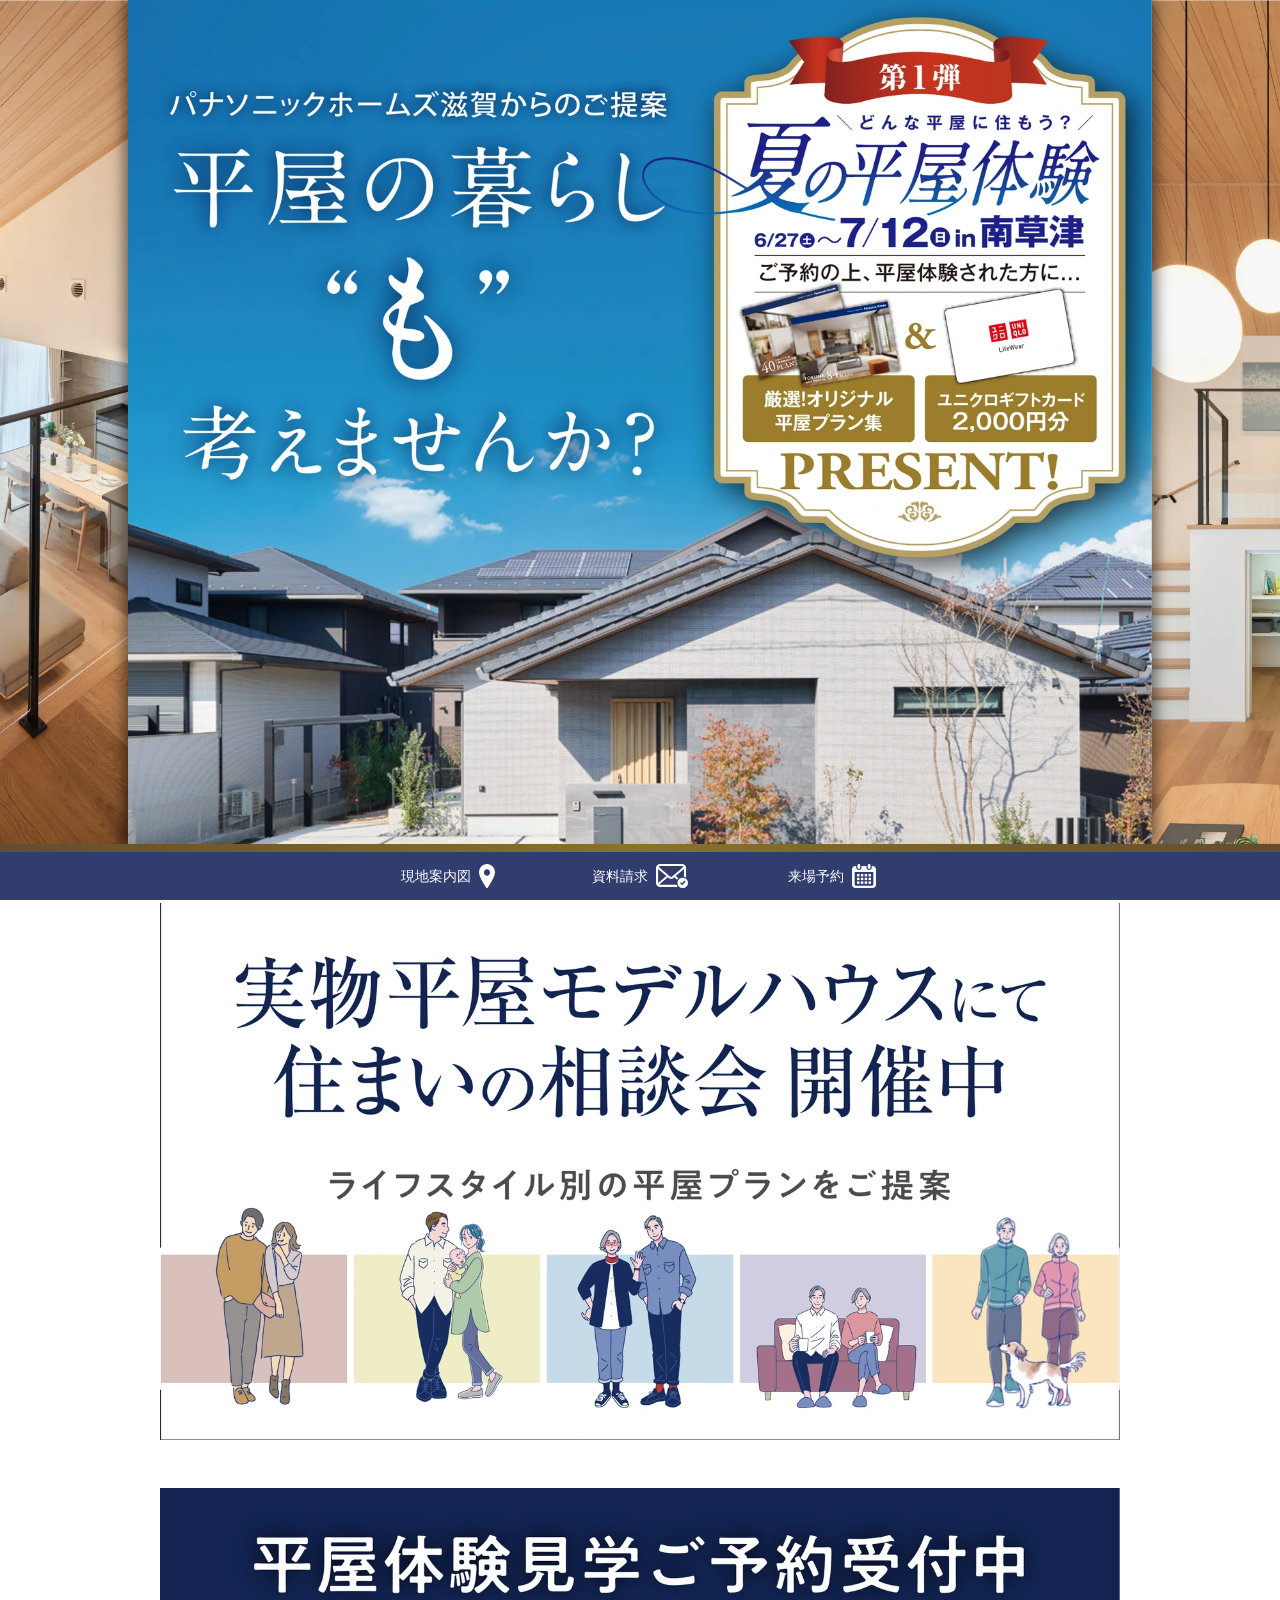
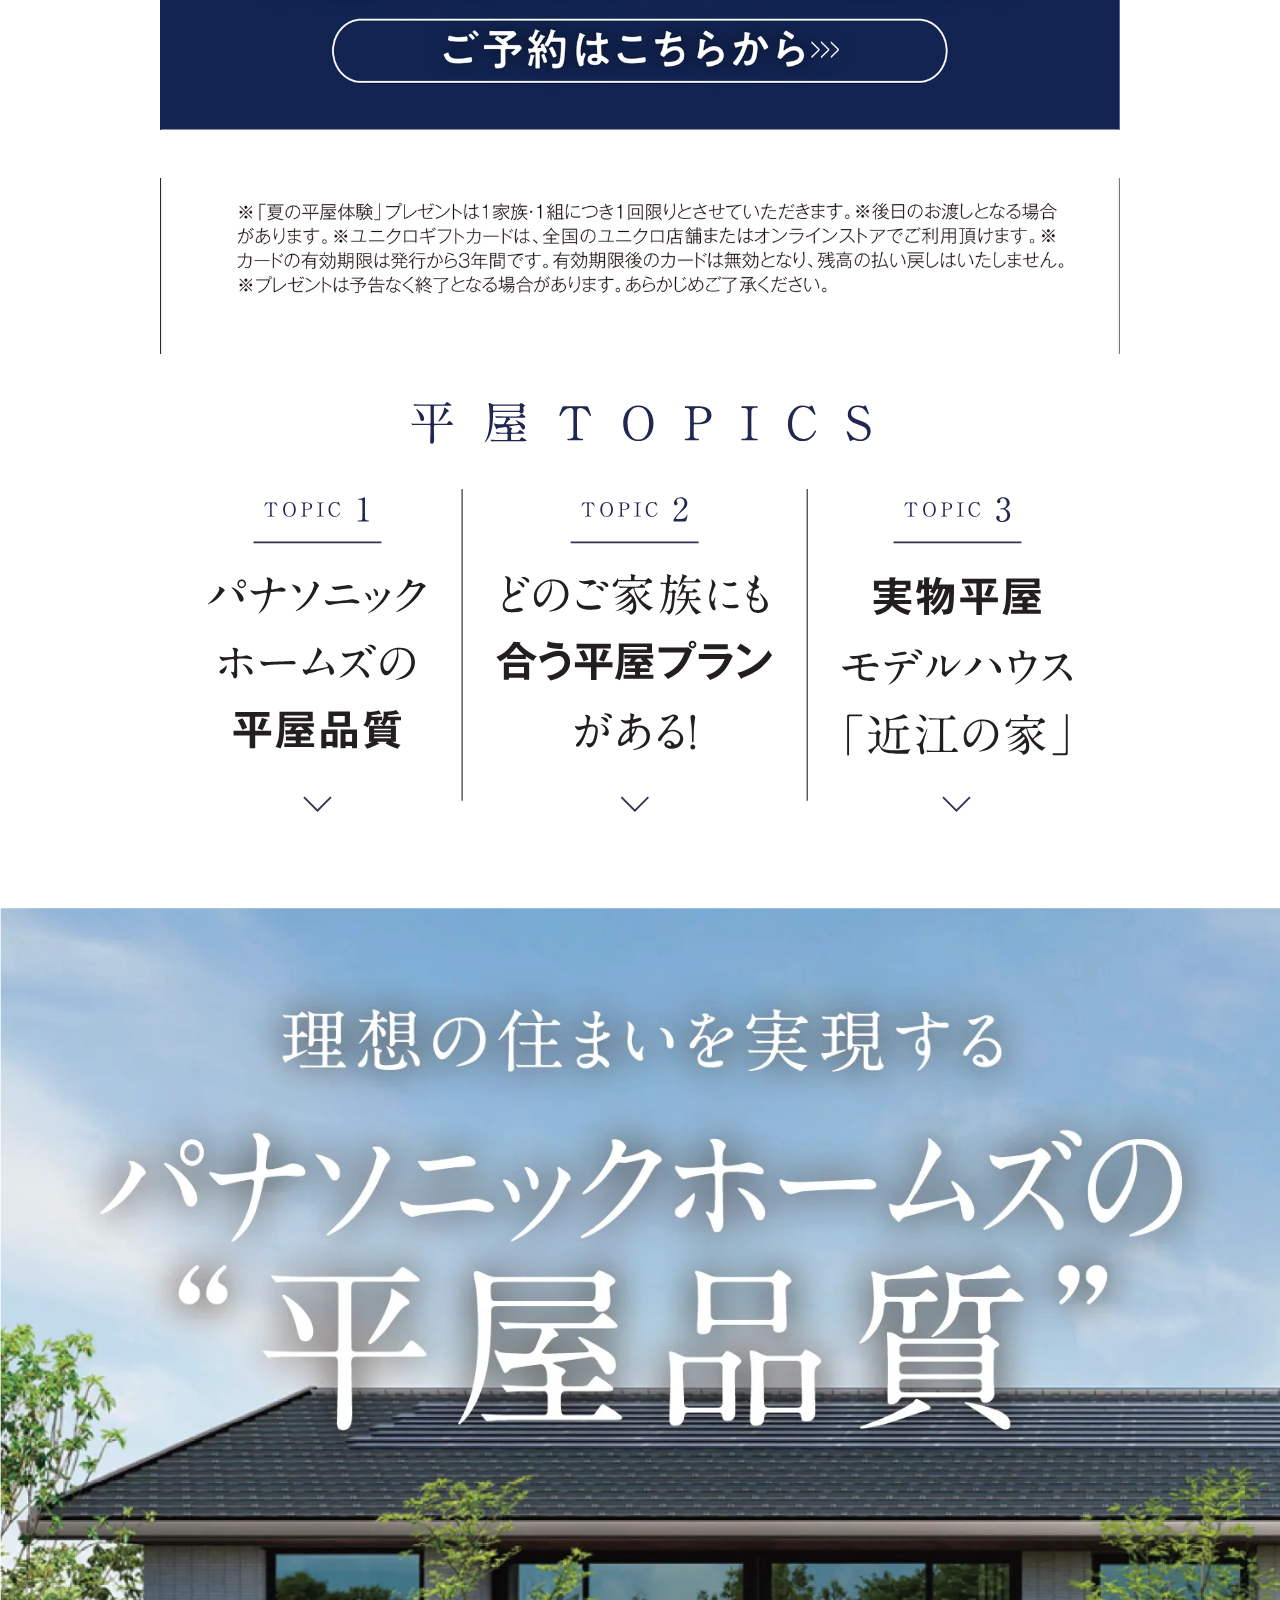
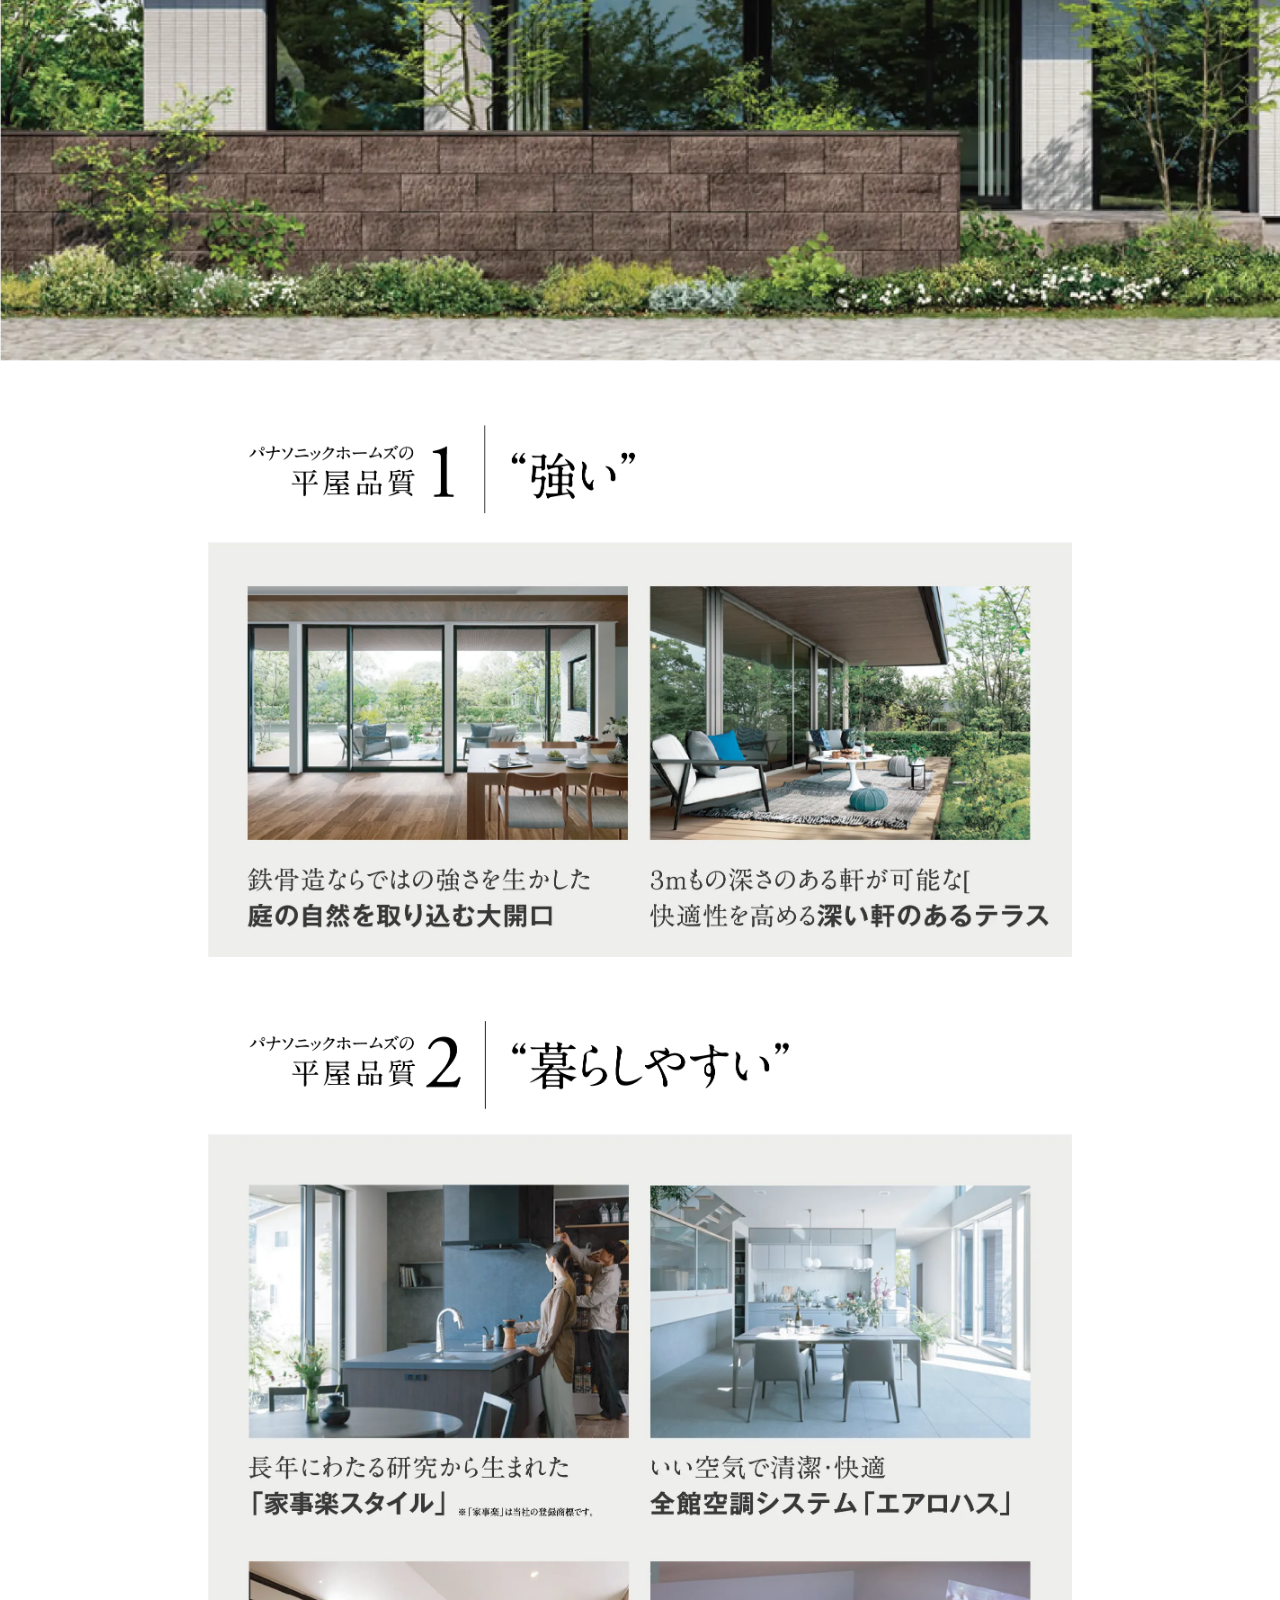
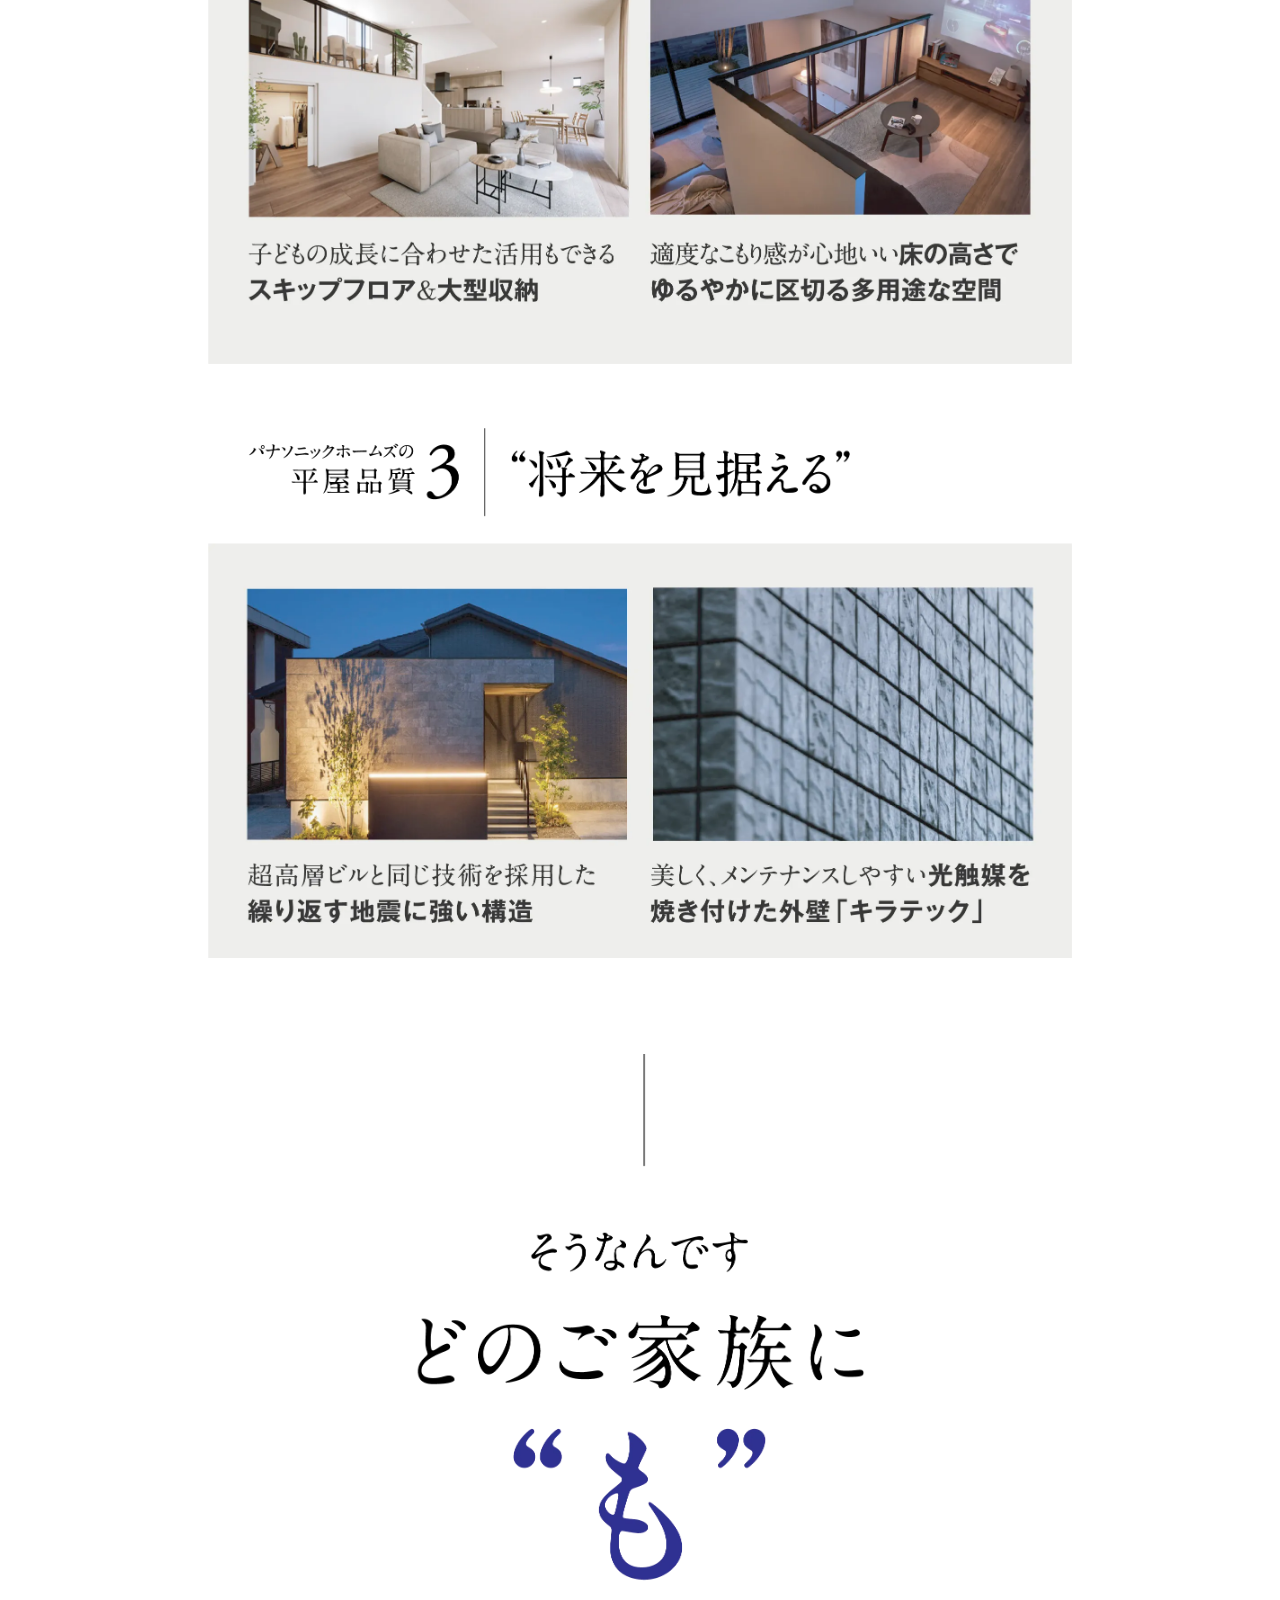
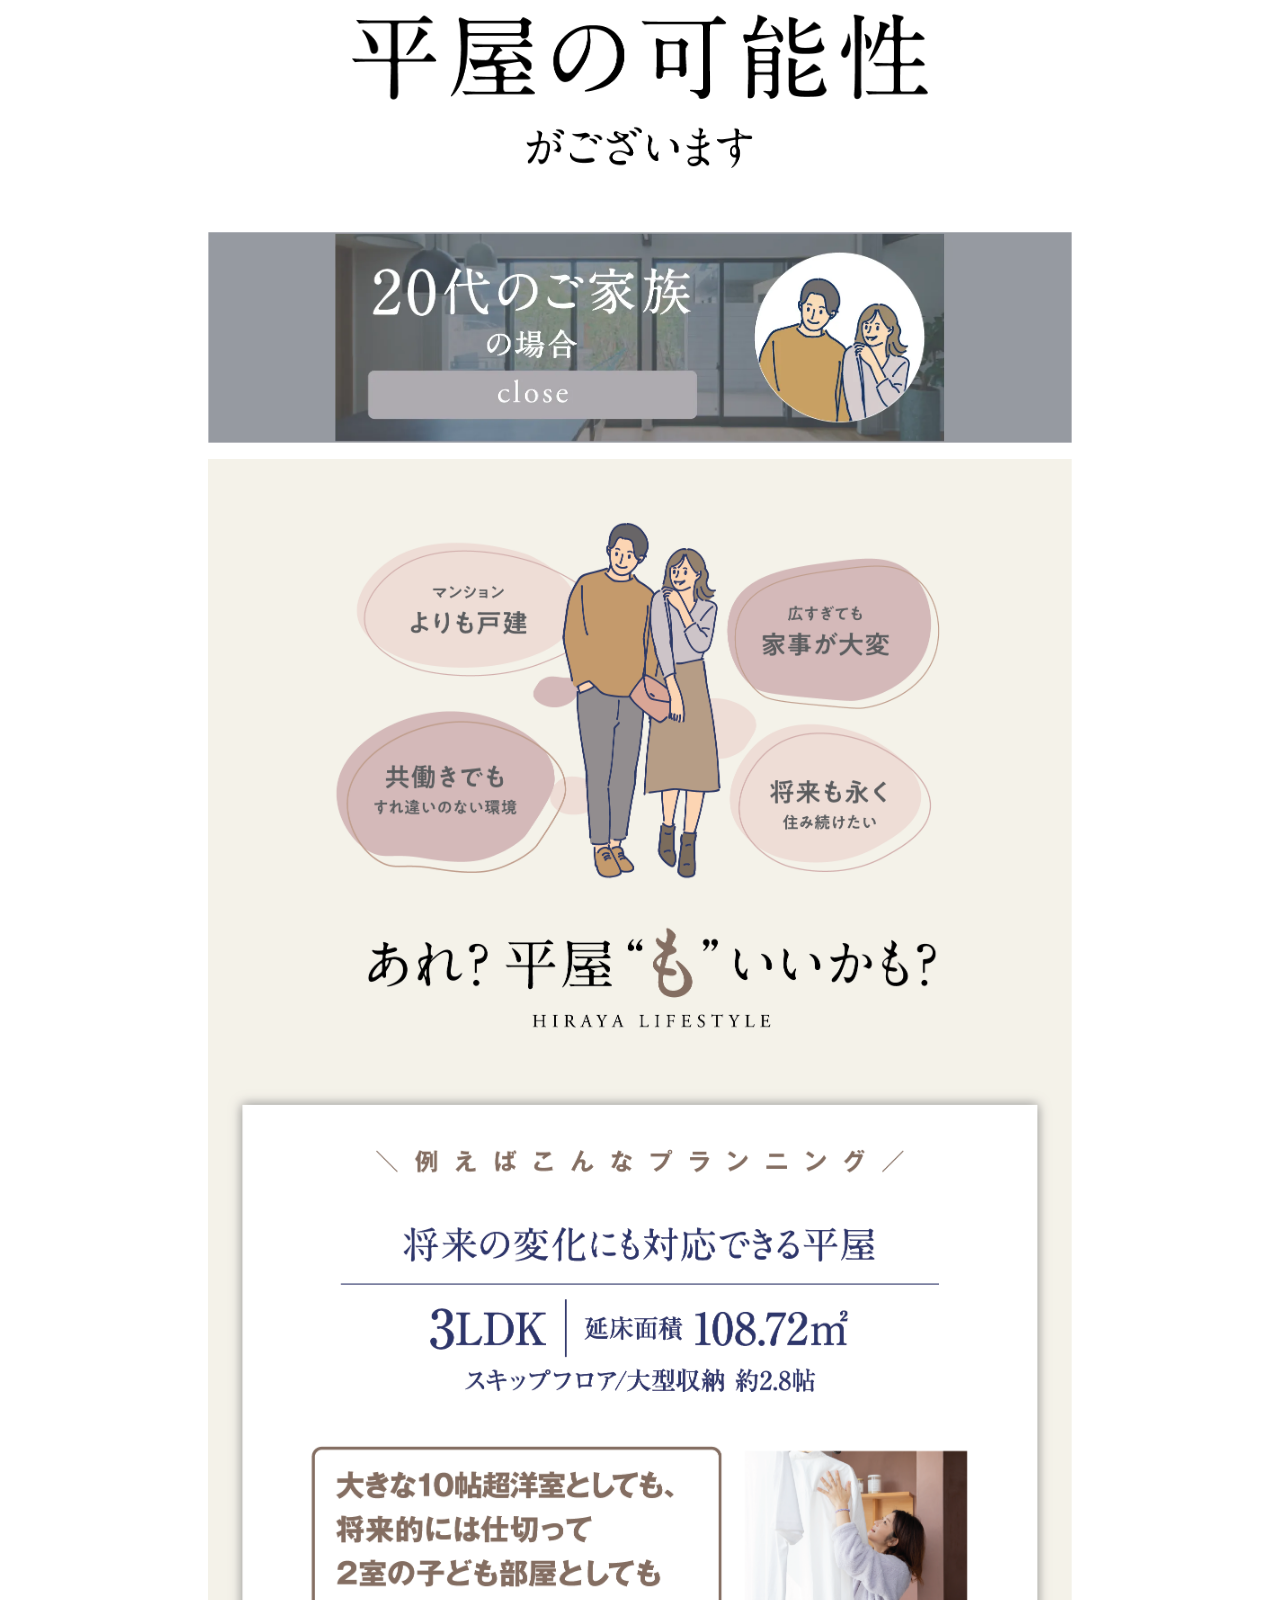
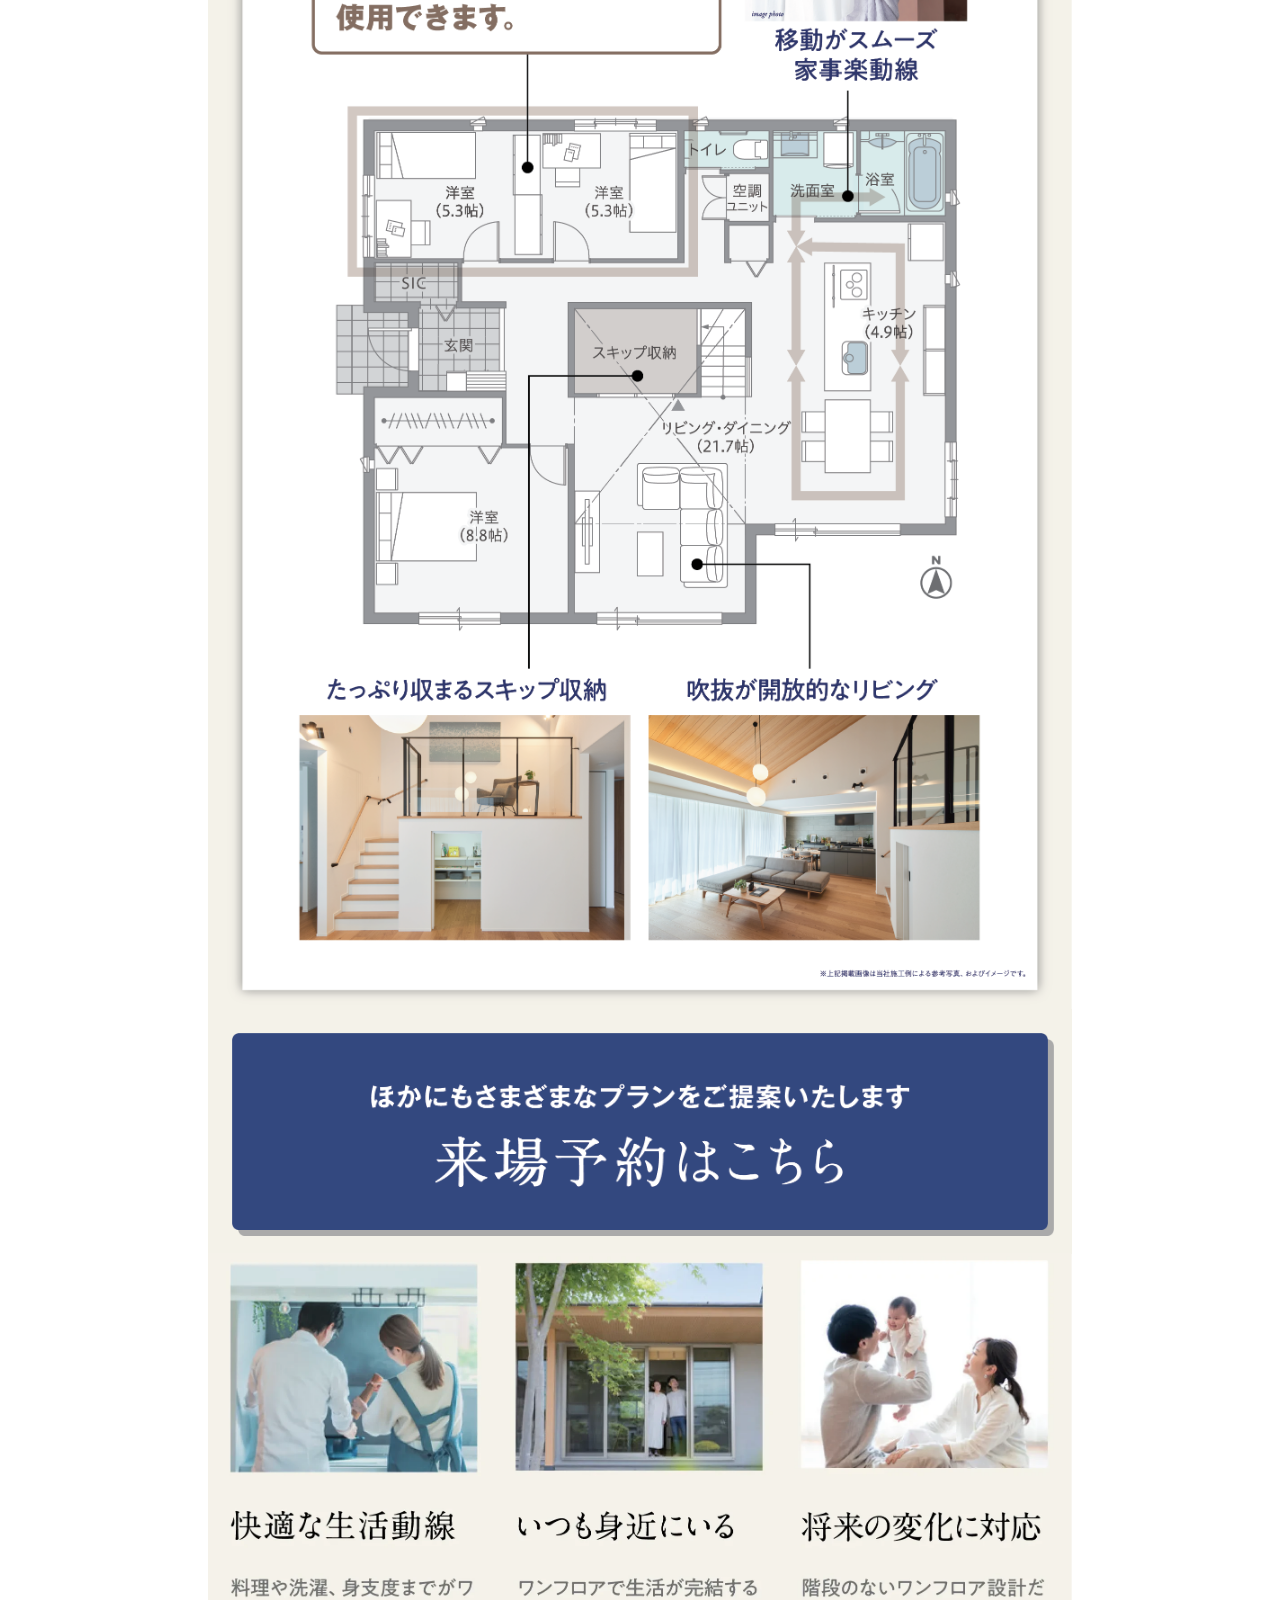
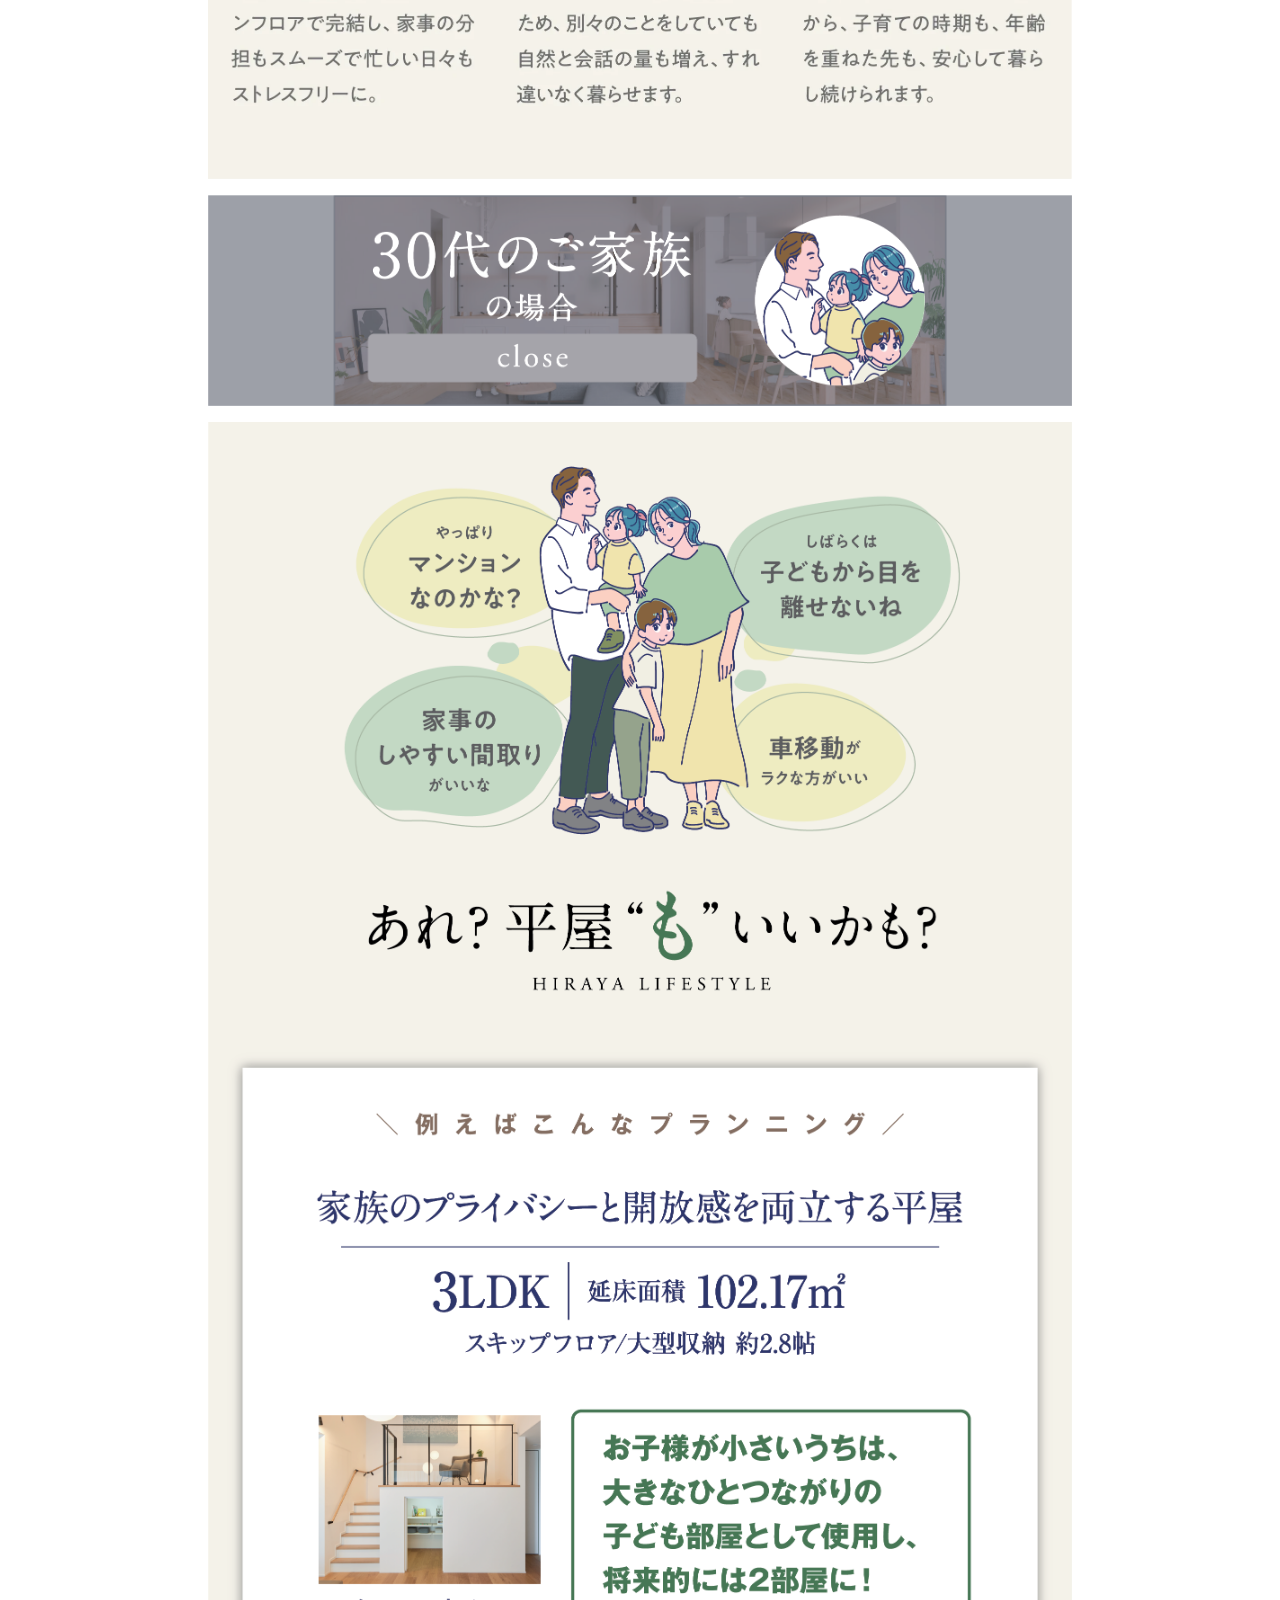
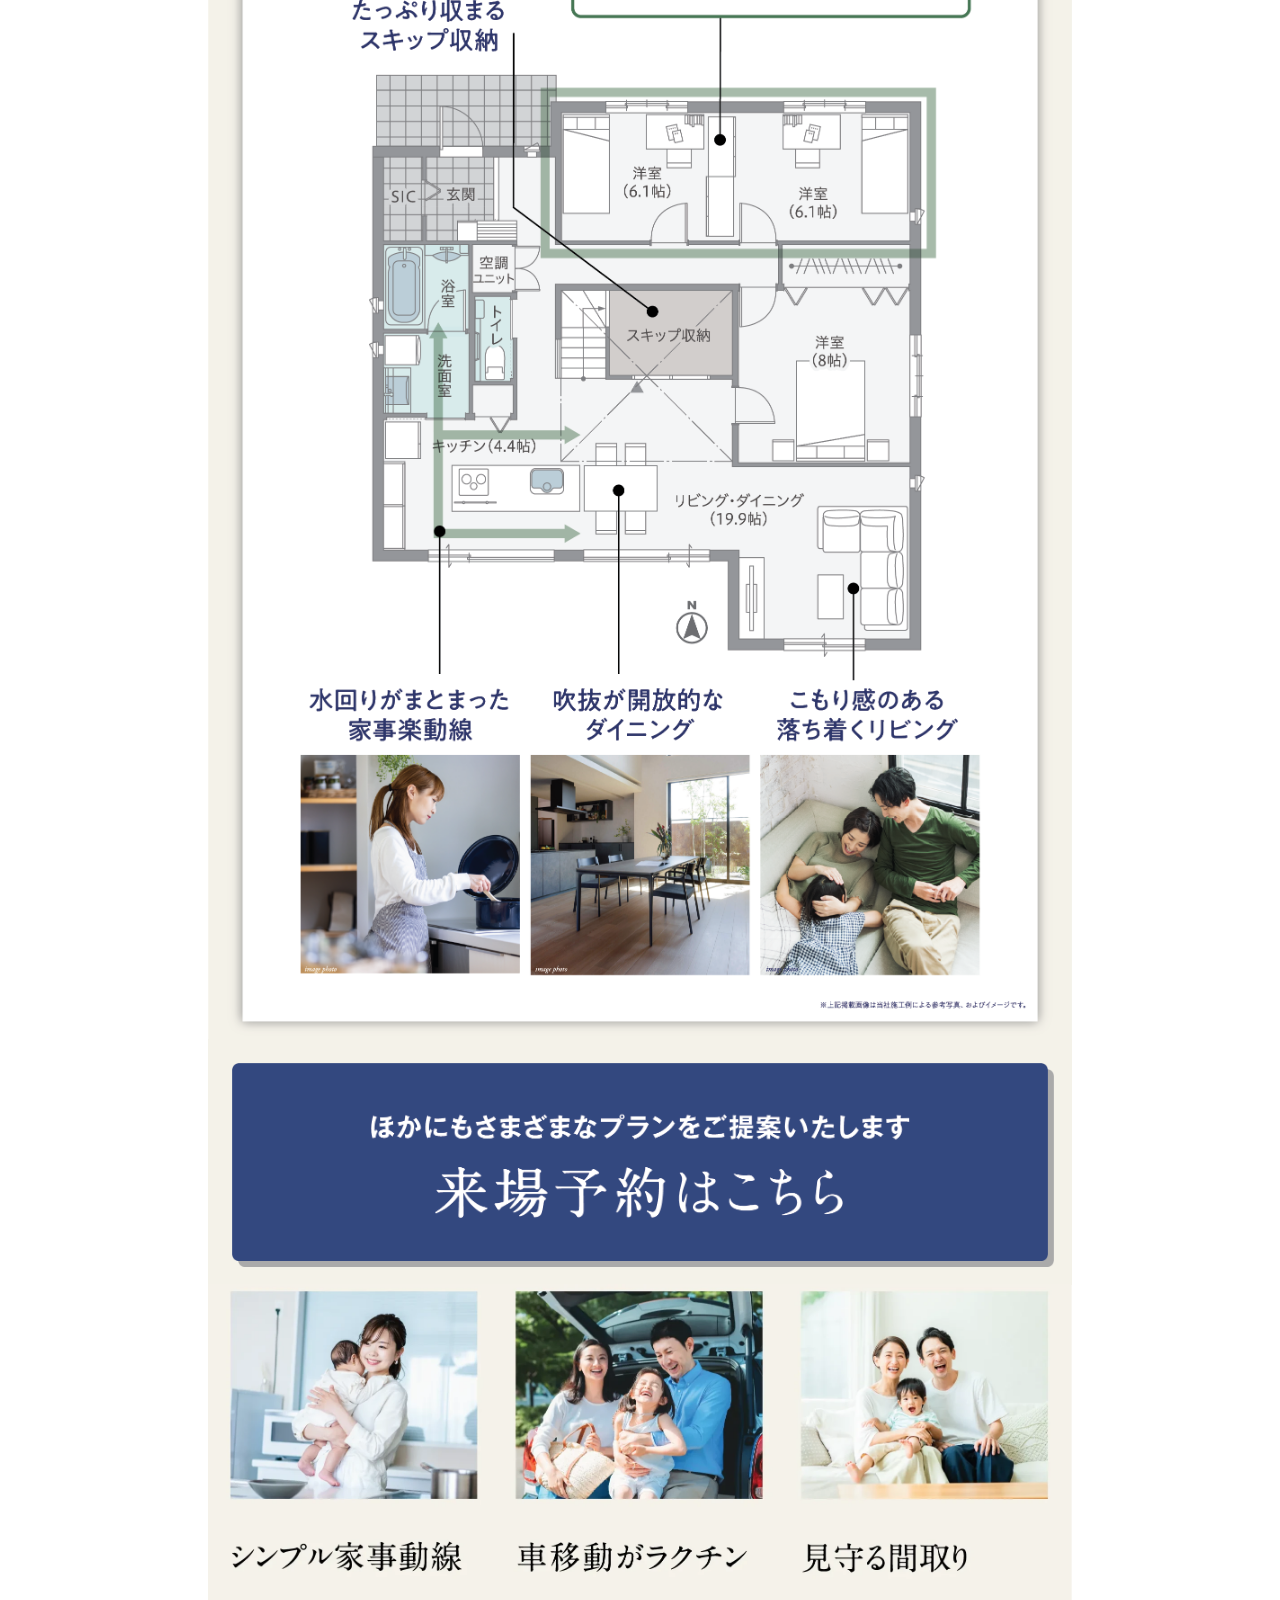
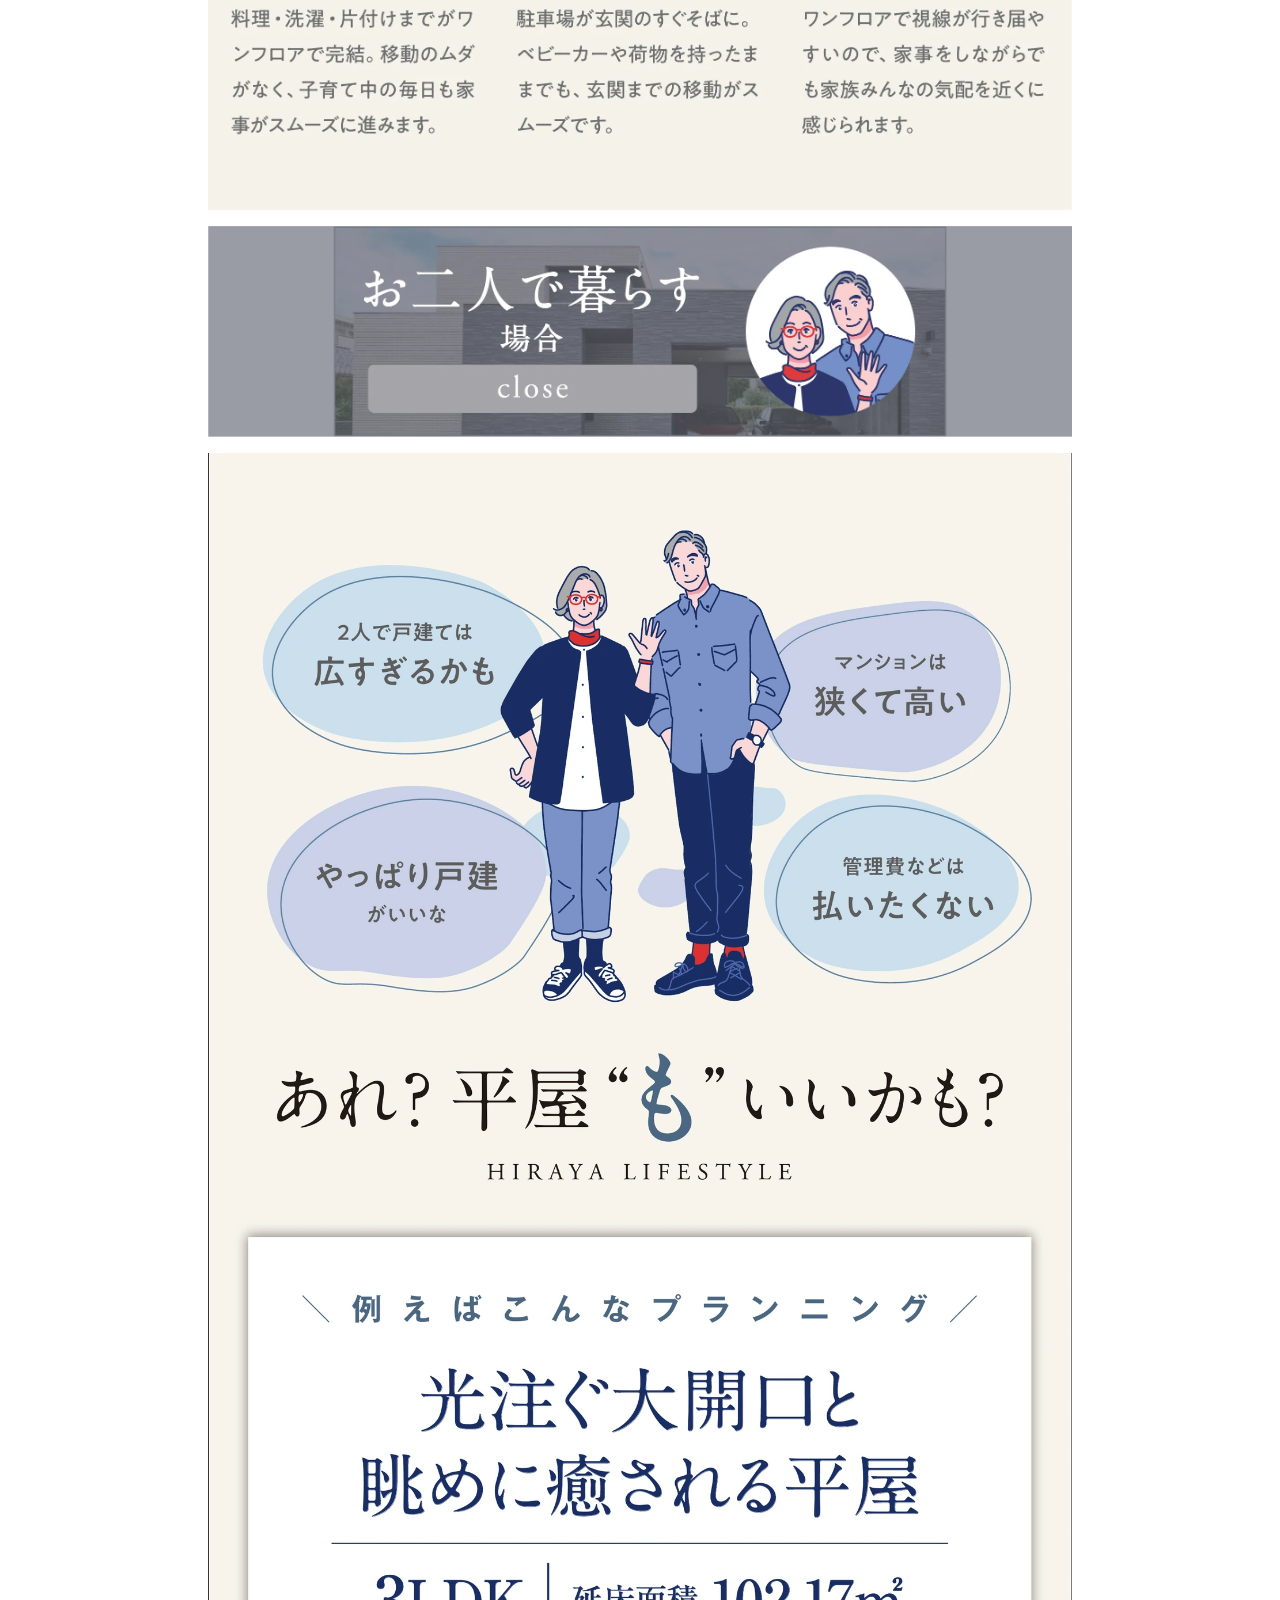
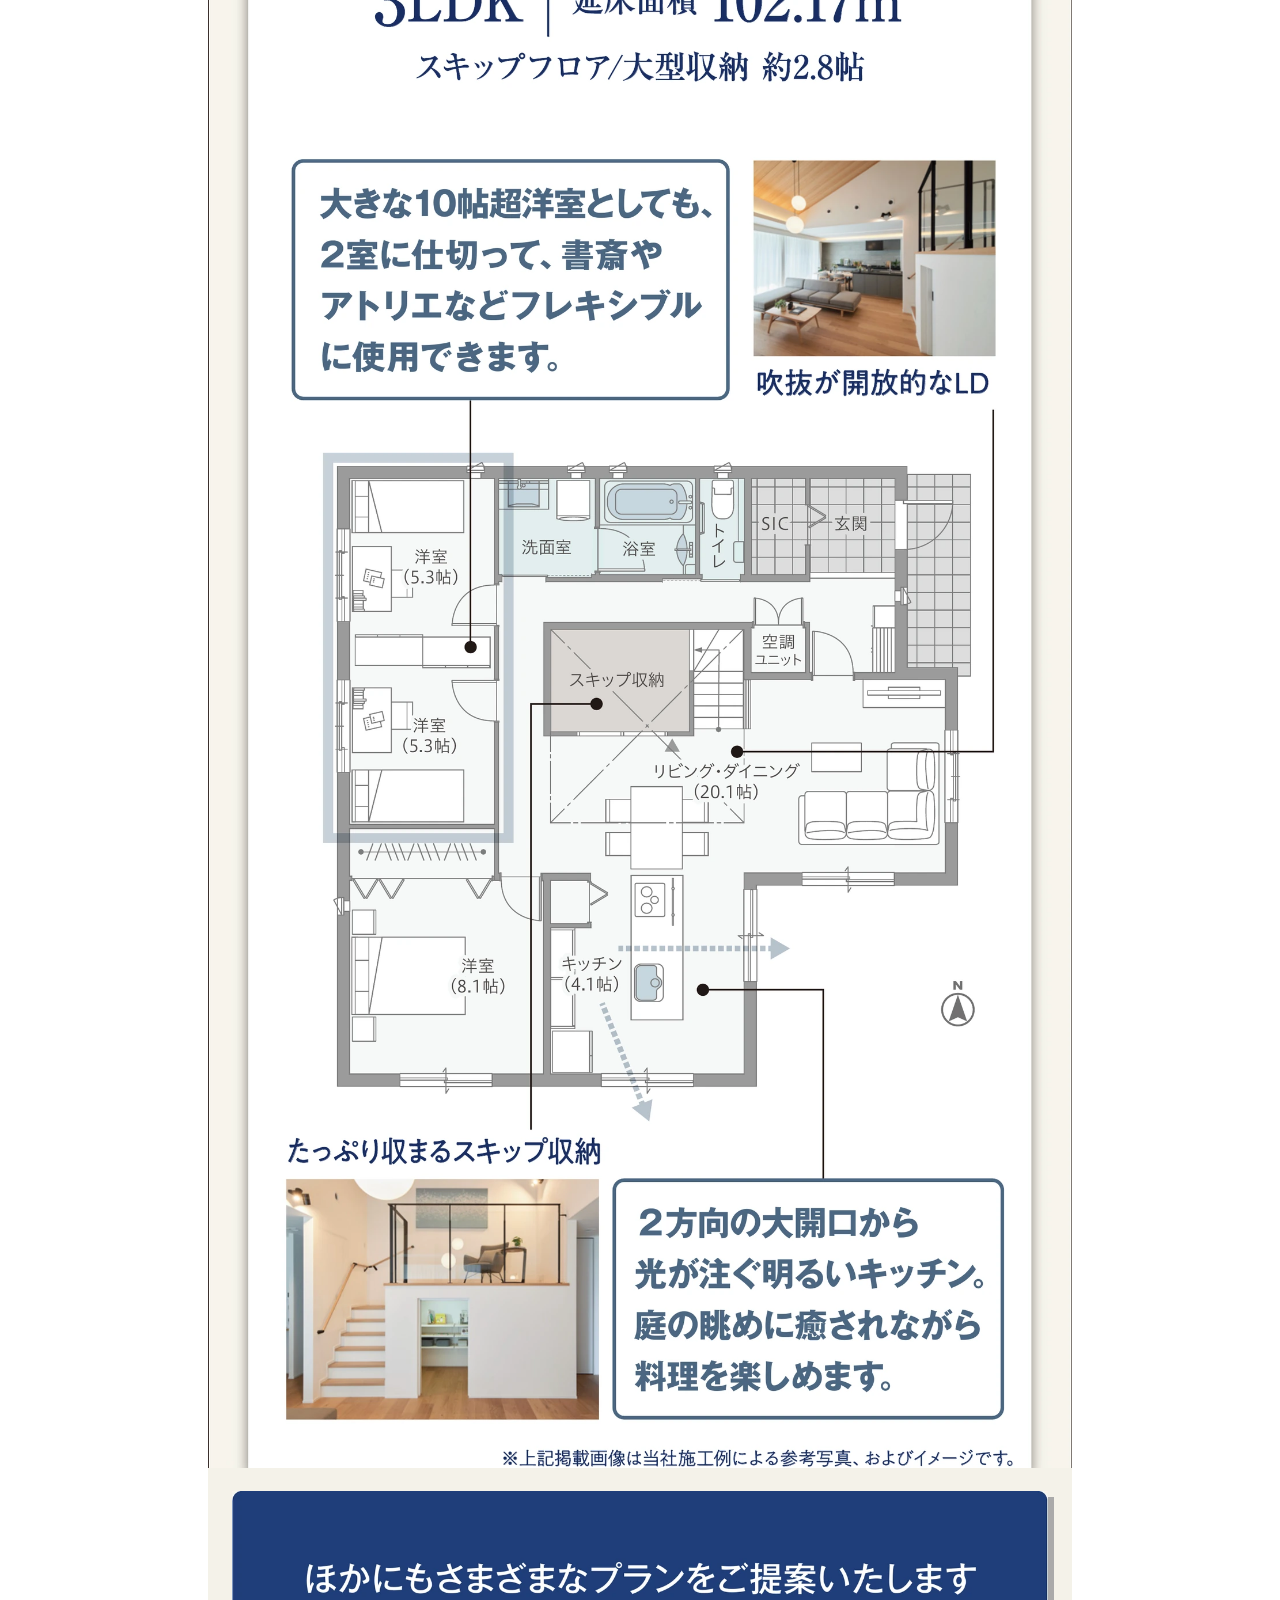
==== index.html @ 8e0b57bd "Add files via upload" ====
<!doctype html>
<html lang="ja">
	<head>
		<!-- Google Tag Manager -->
		<script>
			(function (w, d, s, l, i) {
				w[l] = w[l] || [];
				w[l].push({ "gtm.start": new Date().getTime(), event: "gtm.js" });
				var f = d.getElementsByTagName(s)[0],
					j = d.createElement(s),
					dl = l != "dataLayer" ? "&l=" + l : "";
				j.async = true;
				j.src = "https://www.googletagmanager.com/gtm.js?id=" + i + dl;
				f.parentNode.insertBefore(j, f);
			})(window, document, "script", "dataLayer", "GTM-PWSZZ2X");
		</script>
		<!-- End Google Tag Manager -->

		<meta charset="UTF-8" />
		<meta name="viewport" content="width=device-width, initial-scale=1.0" />
		<meta
			name="description"
			content="滋賀で叶える、家族にやさしい「平屋」という選択。新婚夫婦・子育て家族・ご夫婦・ペットと住む・セカンドライフまで、家族構成に合わせた平屋の可能性をご提案。街かどモデルハウス「近江の家」を公開中。実物の平屋で暮らしの相談会開催、ご予約受付中。"
		/>
		<title>滋賀で叶える「平屋」という選択｜街かどモデルハウス 近江の家</title>

		<link rel="icon" href="/phbases/img/favicon.ico" type="image/x-icon" />
		<link rel="shortcut icon" href="/phbases/img/favicon.ico" type="image/x-icon" />
		<link rel="shortcut icon" href="/phbases/img/favicon.ico" type="image/vnd.microsoft.icon" />
		<link rel="icon" href="/phbases/img/icon.svg?ts=260514" type="image/svg+xml" />
		<link rel="apple-touch-icon" sizes="180x180" href="/phbases/img/apple-touch-icon.png" />
		<link rel="manifest" href="/phbases/img/manifest.webmanifest" />

		<link rel="stylesheet" href="./_assets/styles/output.css" />
		<link href="https://unpkg.com/aos@2.3.1/dist/aos.css" rel="stylesheet" />
		<script src="https://unpkg.com/aos@2.3.1/dist/aos.js"></script>
	</head>

	<body class="bg-zinc-100">
		<!-- Google Tag Manager (noscript) -->
		<noscript>
			<iframe src="https://www.googletagmanager.com/ns.html?id=GTM-PWSZZ2X" height="0" width="0" style="display: none; visibility: hidden"></iframe>
		</noscript>
		<!-- End Google Tag Manager (noscript) -->

		<!-- main -->
		<main class="overflow-x-hidden max-w-360 mx-auto bg-white">
			<!-- 01 -->
			<section>
				<div class="flex overflow-y-hidden">
					<div class="max-md:hidden bg-center bg-cover flex-1" style="background-image: url(./_assets/images/sec01/hero-right.webp?ts=260514)"></div>
					<figure
						class="mx-auto max-w-5xl w-full shrink-0 relative z-10"
						style="
							box-shadow:
								-6px 0 12px #0006,
								6px 0 12px #0006;
						"
					>
						<picture>
							<source media="(min-width: 768px)" srcset="./_assets/images/sec01/summer-hero_pc.webp?ts=260623" />
							<img src="./_assets/images/sec01/summer-hero_sp.webp?ts=260623" alt="パナソニックホームズ滋賀からのご提案 平屋の暮らし“も”考えませんか？ 第1弾 夏の平屋体験 6月27日から7月12日まで in 南草津" />
						</picture>
					</figure>
					<div class="max-md:hidden bg-center bg-cover flex-1" style="background-image: url(./_assets/images/sec01/hero-left.webp?ts=260514)"></div>
				</div>

				<div class="space-y-8 md:space-y-12">
					<div class="w-full h-3 -mt-px bg-linear-to-l from-[#644d2e] to-[#644d2e] via-[#89722b]"></div>

					<figure class="max-w-240 mx-auto">
						<img src="./_assets/images/sec01/summer-lead.webp?ts=260623" alt="実物平屋モデルハウスにて住まいの相談会開催中 ライフスタイル別の平屋プランをご提案" />
					</figure>

					<a
						href="https://homes.panasonic.com/cgi-bin/webkytn/RC05205/input"
						target="_blank"
						class="flex items-center justify-center max-w-240 mx-auto hover:ring-2 ring-[#202852] ring-offset-2 transition"
					>
						<img src="./_assets/images/sec01/summer-reservation.webp?ts=260623" alt="平屋体験見学ご予約受付中 ご予約はこちらから" />
					</a>

					<figure class="max-w-240 mx-auto">
						<img src="./_assets/images/sec01/summer-notes.webp?ts=260623" alt="夏の平屋体験プレゼントに関する注意事項" />
					</figure>

					<div class="relative max-w-240 mx-auto">
						<figure class="px-[5%]">
							<picture>
								<source media="(min-width: 768px)" srcset="./_assets/images/sec01/topics_pc.svg?ts=260514" />
								<img src="./_assets/images/sec01/topics_sp.svg?ts=260514" alt="平屋TOPICS パナソニックホームズの平屋品質、どのご家族にも合う平屋プランがある、実物平屋モデルハウス 近江の家" class="w-full h-auto" />
							</picture>
						</figure>
						<nav aria-label="平屋TOPICS" style="position:absolute; left:5%; right:5%; top:28%; bottom:0; display:grid; grid-template-columns:repeat(3, minmax(0, 1fr)); z-index:2;">
							<a href="#topic-01" aria-label="パナソニックホームズの平屋品質へ" style="display:block;"></a>
							<a href="#topic-02" aria-label="どのご家族にも合う平屋プランへ" style="display:block;"></a>
							<a href="#topic-03" aria-label="実物平屋モデルハウス 近江の家へ" style="display:block;"></a>
						</nav>
					</div>
				</div>
			</section>

			<!-- sec05 -->
			<section id="topic-01" class="my-20 md:my-24 space-y-16">
				<figure data-aos="fade-in">
					<picture>
						<source media="(min-width: 768px)" srcset="./_assets/images/sec05/image-01_pc.webp?ts=260514" />
						<img src="./_assets/images/sec05/image-01_sp.webp?ts=260514" alt="" />
					</picture>
				</figure>

				<figure data-aos="fade-in" class="max-w-4xl px-4 mx-auto">
					<picture>
						<source media="(min-width: 768px)" srcset="./_assets/images/sec05/image-02_pc.webp?ts=260514" />
						<img src="./_assets/images/sec05/image-02_sp.webp?ts=260514" alt="" />
					</picture>
				</figure>

				<figure data-aos="fade-in" class="max-w-4xl px-4 mx-auto">
					<picture>
						<source media="(min-width: 768px)" srcset="./_assets/images/sec05/image-03_pc.webp?ts=260514" />
						<img src="./_assets/images/sec05/image-03_sp.webp?ts=260514" alt="" />
					</picture>
				</figure>

				<figure data-aos="fade-in" class="max-w-4xl px-4 mx-auto">
					<picture>
						<source media="(min-width: 768px)" srcset="./_assets/images/sec05/image-04_pc.webp?ts=260514" />
						<img src="./_assets/images/sec05/image-04_sp.webp?ts=260514" alt="" />
					</picture>
				</figure>
			</section>

			<!-- sec03 -->
			<section id="topic-02" class="max-w-4xl px-4 mx-auto my-20 md:my-24 space-y-4">
				<figure class="max-w-xl mx-auto pb-12" data-aos="fade-in">
					<img src="./_assets/images/sec03/image-01.webp?ts=260514" alt="" />
				</figure>

				<!-- 新婚ご夫婦 -->
				<details class="group space-y-4" open>
					<summary class="[&::-webkit-details-marker]:hidden cursor-pointer list-none flex transition hover:opacity-80">
						<figure class="hidden group-open:flex">
							<picture>
								<source media="(min-width: 768px)" srcset="./_assets/images/sec03/button-01_close_pc.webp?ts=260514" />
								<img src="./_assets/images/sec03/button-01_close_sp.webp?ts=260514" alt="" />
							</picture>
						</figure>
						<figure class="group-open:hidden">
							<picture>
								<source media="(min-width: 768px)" srcset="./_assets/images/sec03/button-01_click_pc.webp?ts=260514" />
								<img src="./_assets/images/sec03/button-01_click_sp.webp?ts=260514" alt="" />
							</picture>
						</figure>
					</summary>
					<div>
						<figure>
							<picture>
								<source media="(min-width: 768px)" srcset="./_assets/images/sec03/image-02_a_pc.webp?ts=260514" />
								<img src="./_assets/images/sec03/image-02_a_sp.webp?ts=260514" alt="" />
							</picture>
						</figure>
						<div class="py-6 -my-px bg-[#f4f2e9] px-6">
							<a
								class="flex transition hover:opacity-70"
								style="filter: drop-shadow(6px 6px 0 #aaa)"
								href="https://homes.panasonic.com/cgi-bin/webkytn/RC05205/input"
								target="_blank"
							>
								<picture>
									<source media="(min-width: 768px)" srcset="./_assets/images/sec03/link-01_pc.webp?ts=260514" />
									<img src="./_assets/images/sec03/link-01_sp.webp?ts=260514" alt="" />
								</picture>
							</a>
						</div>
						<figure>
							<picture>
								<source media="(min-width: 768px)" srcset="./_assets/images/sec03/image-02_b_pc.webp?ts=260514" />
								<img src="./_assets/images/sec03/image-02_b_sp.webp?ts=260514" alt="" />
							</picture>
						</figure>
					</div>
				</details>

				<!-- 子育て家族 -->
				<details class="group space-y-4" open>
					<summary class="[&::-webkit-details-marker]:hidden cursor-pointer list-none flex transition hover:opacity-80">
						<figure class="hidden group-open:flex">
							<picture>
								<source media="(min-width: 768px)" srcset="./_assets/images/sec03/button-02_close_pc.webp?ts=260514" />
								<img src="./_assets/images/sec03/button-02_close_sp.webp?ts=260514" alt="" />
							</picture>
						</figure>
						<figure class="group-open:hidden">
							<picture>
								<source media="(min-width: 768px)" srcset="./_assets/images/sec03/button-02_click_pc.webp?ts=260514" />
								<img src="./_assets/images/sec03/button-02_click_sp.webp?ts=260514" alt="" />
							</picture>
						</figure>
					</summary>
					<div>
						<figure>
							<picture>
								<source media="(min-width: 768px)" srcset="./_assets/images/sec03/image-03_a_pc.webp?ts=260514" />
								<img src="./_assets/images/sec03/image-03_a_sp.webp?ts=260514" alt="" />
							</picture>
						</figure>
						<div class="py-6 -my-px bg-[#f4f2e9] px-6">
							<a
								class="flex transition hover:opacity-70"
								style="filter: drop-shadow(6px 6px 0 #aaa)"
								href="https://homes.panasonic.com/cgi-bin/webkytn/RC05205/input"
								target="_blank"
							>
								<picture>
									<source media="(min-width: 768px)" srcset="./_assets/images/sec03/link-01_pc.webp?ts=260514" />
									<img src="./_assets/images/sec03/link-01_sp.webp?ts=260514" alt="" />
								</picture>
							</a>
						</div>
						<figure>
							<picture>
								<source media="(min-width: 768px)" srcset="./_assets/images/sec03/image-03_b_pc.webp?ts=260514" />
								<img src="./_assets/images/sec03/image-03_b_sp.webp?ts=260514" alt="" />
							</picture>
						</figure>
					</div>
				</details>

				<!-- お二人で暮らす -->
				<details class="group space-y-4" open>
					<summary class="[&::-webkit-details-marker]:hidden cursor-pointer list-none flex transition hover:opacity-80">
						<figure class="hidden group-open:flex">
							<picture>
								<source media="(min-width: 768px)" srcset="./_assets/images/sec03/button-03_close_pc.webp?ts=260623" />
								<img src="./_assets/images/sec03/button-03_close_sp.webp?ts=260623" alt="お二人で暮らす場合 close" />
							</picture>
						</figure>
						<figure class="group-open:hidden">
							<picture>
								<source media="(min-width: 768px)" srcset="./_assets/images/sec03/button-03_click_pc.webp?ts=260623" />
								<img src="./_assets/images/sec03/button-03_click_sp.webp?ts=260623" alt="お二人で暮らす場合 click" />
							</picture>
						</figure>
					</summary>
					<div>
						<figure>
							<img src="./_assets/images/sec03/case-couple-body.webp?ts=260623" alt="お二人で暮らす場合 光注ぐ大開口と眺めに癒される平屋" />
						</figure>
						<div class="py-6 -my-px bg-[#f4f2e9] px-6">
							<a
								class="flex transition hover:opacity-70"
								style="filter: drop-shadow(6px 6px 0 #aaa)"
								href="https://homes.panasonic.com/cgi-bin/webkytn/RC05205/input"
								target="_blank"
							>
								<img src="./_assets/images/sec03/case-couple-reservation.webp?ts=260623" alt="ほかにもさまざまなプランをご提案いたします 来場予約はこちら" />
							</a>
						</div>
					</div>
				</details>

				<!-- ファミリー -->
				<details class="group space-y-4" open>
					<summary class="[&::-webkit-details-marker]:hidden cursor-pointer list-none flex transition hover:opacity-80">
						<figure class="hidden group-open:flex">
							<picture>
								<source media="(min-width: 768px)" srcset="./_assets/images/sec03/button-04_close_pc.webp?ts=260623" />
								<img src="./_assets/images/sec03/button-04_close_sp.webp?ts=260623" alt="ファミリーの場合 close" />
							</picture>
						</figure>
						<figure class="group-open:hidden">
							<picture>
								<source media="(min-width: 768px)" srcset="./_assets/images/sec03/button-04_click_pc.webp?ts=260623" />
								<img src="./_assets/images/sec03/button-04_click_sp.webp?ts=260623" alt="ファミリーの場合 click" />
							</picture>
						</figure>
					</summary>
					<div>
						<figure>
							<img src="./_assets/images/sec03/case-family-body.webp?ts=260623" alt="ファミリーの場合 家族の集う空間がもっと広がる平屋" />
						</figure>
						<div class="py-6 -my-px bg-[#f4f2e9] px-6">
							<a
								class="flex transition hover:opacity-70"
								style="filter: drop-shadow(6px 6px 0 #aaa)"
								href="https://homes.panasonic.com/cgi-bin/webkytn/RC05205/input"
								target="_blank"
							>
								<img src="./_assets/images/sec03/case-family-reservation.webp?ts=260623" alt="ほかにもさまざまなプランをご提案いたします 来場予約はこちら" />
							</a>
						</div>
					</div>
				</details>

				<!-- セカンドライフ -->
				<details class="group space-y-4" open>
					<summary class="[&::-webkit-details-marker]:hidden cursor-pointer list-none flex transition hover:opacity-80">
						<figure class="hidden group-open:flex">
							<picture>
								<source media="(min-width: 768px)" srcset="./_assets/images/sec03/button-05_close_pc.webp?ts=260623" />
								<img src="./_assets/images/sec03/button-05_close_sp.webp?ts=260623" alt="セカンドライフの場合 close" />
							</picture>
						</figure>
						<figure class="group-open:hidden">
							<picture>
								<source media="(min-width: 768px)" srcset="./_assets/images/sec03/button-05_click_pc.webp?ts=260623" />
								<img src="./_assets/images/sec03/button-05_click_sp.webp?ts=260623" alt="セカンドライフの場合 click" />
							</picture>
						</figure>
					</summary>
					<div>
						<figure>
							<img src="./_assets/images/sec03/case-secondlife-body.webp?ts=260623" alt="セカンドライフの場合 内と外をつなげ自然を取り込む平屋" />
						</figure>
						<div class="py-6 -my-px bg-[#f4f2e9] px-6">
							<a
								class="flex transition hover:opacity-70"
								style="filter: drop-shadow(6px 6px 0 #aaa)"
								href="https://homes.panasonic.com/cgi-bin/webkytn/RC05205/input"
								target="_blank"
							>
								<img src="./_assets/images/sec03/case-secondlife-reservation.webp?ts=260623" alt="ほかにもさまざまなプランをご提案いたします 来場予約はこちら" />
							</a>
						</div>
					</div>
				</details>

				<div class="space-y-6 max-w-4xl px-4 mx-auto pt-8">
					<figure data-aos="fade-in">
						<picture>
							<source media="(min-width: 768px)" srcset="./_assets/images/sec03/image-07_pc.webp?ts=260514" />
							<img src="./_assets/images/sec03/image-07_sp.webp?ts=260514" alt="" />
						</picture>
					</figure>
					<a
						href="https://homes.panasonic.com/cgi-bin/webkytn/RC05205/input"
						target="_blank"
						class="flex items-center justify-center max-w-240 py-3 md:py-6 mx-auto bg-[#33487f] rounded-lg hover:opacity-70 transition"
						style="filter: drop-shadow(6px 6px 0 #aaa)"
					>
						<figure class="mx-auto w-4/5 max-w-md">
							<img src="./_assets/images/sec03/reservation.svg?ts=260514" alt="" />
						</figure>
					</a>
				</div>
			</section>

			<!-- sec06 -->
			<section class="my-20 md:my-24 space-y-6">
				<figure data-aos="fade-in" class="mx-auto max-w-2xl w-3/5">
					<img src="./_assets/images/sec06/image-01.webp?ts=260514" alt="" />
				</figure>

				<div class="max-w-4xl mx-auto -mb-6 pt-6">
					<figure class="" data-aos="fade-in">
						<img src="./_assets/images/sec06/image-02.webp?ts=260514" alt="" />
					</figure>
				</div>

				<div class="space-y-16 max-w-4xl px-5 py-12 mx-auto bg-[#e7e7e0]">
					<figure data-aos="fade-in">
						<img src="./_assets/images/sec06/image-03.webp?ts=260514" alt="" />
					</figure>

					<figure data-aos="fade-in" class="mx-auto w-6/7">
						<img src="./_assets/images/sec06/image-04.webp?ts=260514" alt="" />
					</figure>

					<figure data-aos="fade-in">
						<img src="./_assets/images/sec06/image-05.webp?ts=260514" alt="" />
					</figure>

					<div data-aos="fade-in">
						<a
							class="flex transition hover:opacity-70"
							style="filter: drop-shadow(6px 6px 0 #aaa)"
							href="https://homes.panasonic.com/cgi-bin/webkytn/RC05205/input"
							target="_blank"
						>
							<img src="./_assets/images/sec06/link-01.webp?ts=260514" alt="" />
						</a>
					</div>

					<div class="relative" data-aos="fade-in">
						<figure>
							<img src="./_assets/images/sec06/image-06.webp?ts=260514" alt="" />
						</figure>
						<a
							class="flex absolute bottom-[3%] right-2 w-[31.5%] hover:opacity-70 transition"
							style="filter: drop-shadow(6px 6px 0 #aaa)"
							href="https://www.google.com/maps/search/?api=1&query=34.99868894774493,135.94258057096255"
							target="_blank"
						>
							<img class="" src="./_assets/images/sec06/link-02.webp?ts=260514" alt="" />
						</a>
					</div>
				</div>
			</section>

			<!-- sec04 -->
			<section id="topic-03" class="my-20 md:my-24 space-y-16">
				<figure data-aos="fade-in">
					<picture>
						<source media="(min-width: 768px)" srcset="./_assets/images/sec04/image-02_pc.webp?ts=260514" />
						<img src="./_assets/images/sec04/image-02_sp.webp?ts=260514" alt="" />
					</picture>
				</figure>

				<figure data-aos="fade-in" class="max-w-4xl px-4 mx-auto">
					<picture>
						<source media="(min-width: 768px)" srcset="./_assets/images/sec04/image-03_pc.webp?ts=260514" />
						<img src="./_assets/images/sec04/image-03_sp.webp?ts=260514" alt="" />
					</picture>
				</figure>

				<figure data-aos="fade-in" class="max-w-4xl px-4 mx-auto">
					<picture>
						<source media="(min-width: 768px)" srcset="./_assets/images/sec04/image-04_pc.webp?ts=260514" />
						<img src="./_assets/images/sec04/image-04_sp.webp?ts=260514" alt="" />
					</picture>
				</figure>

				<div class="-space-y-1 max-w-4xl px-4 mx-auto">
					<figure data-aos="fade-in" class="w-4/5 mx-auto">
						<picture>
							<source media="(min-width: 768px)" srcset="./_assets/images/sec04/image-05_pc.webp?ts=260514" />
							<img src="./_assets/images/sec04/image-05_sp.webp?ts=260514" alt="" />
						</picture>
					</figure>
					<div data-aos="fade-in">
						<a
							class="flex transition hover:opacity-80"
							style="filter: drop-shadow(6px 6px 0 #aaa)"
							href="https://homes.panasonic.com/cgi-bin/webkytn/RC05205/input"
							target="_blank"
						>
							<picture>
								<source media="(min-width: 768px)" srcset="./_assets/images/sec04/link-02_pc.webp?ts=260514" />
								<img class="" src="./_assets/images/sec04/link-02_sp.webp?ts=260514" alt="" />
							</picture>
						</a>
					</div>
				</div>

				<div class="max-w-2xl mx-auto px-4 py-12">
					<figure data-aos="fade-in" class="mx-auto">
						<img src="./_assets/images/sec06/image-07.webp?ts=260514" alt="" />
					</figure>
					<div class="px-4 py-12 bg-[#f6f5ec]">
						<a
							class="flex group"
							style="filter: drop-shadow(6px 6px 0 #aaa)"
							href="https://homes.panasonic.com/cgi-bin/webkytn/S300001S/input "
							target="_blank"
						>
							<img class="group-hover:opacity-80 transition" src="./_assets/images/sec06/link-03.webp?ts=260514" alt="" />
						</a>
					</div>
				</div>
			</section>
		</main>

		<!-- footer -->
		<footer class="mt-20 pb-12">
			<div class="px-4 py-8 text-[#67686b]">
				<div class="flex justify-center items-center gap-2 max-md:flex-col">
					<p class="text-xs">事業主</p>
					<figure>
						<img src="./_assets/images/shared/logo-panahome-shiga.svg?ts=260514" class="h-6" alt="" />
					</figure>
				</div>
			</div>

			<div class="bg-[#edeae3] text-[#67686b] py-8 px-4 flex flex-col justify-center items-center gap-4">
				<p>お問い合わせは「大津展示場」</p>
				<a href="tel:0120-8746-53">
					<figure>
						<img src="./_assets/images/shared/phone.svg?ts=260514" class="h-7 w-auto" alt="" />
					</figure>
				</a>
				<p>営業時間／10：00〜18:00（火曜水曜定休）</p>
			</div>

			<div class="px-4 py-8 text-[#67686b] flex justify-center items-center gap-4 max-md:flex-col">
				<figure>
					<img src="./_assets/images/shared/logo_plt_1.webp?ts=260514" alt="" class="w-auto h-7" />
				</figure>
				<div class="md:border-r md:pr-4">
					<p class="text-xs tracking-wide">
						パナソニック ホームズは、未来志向のまちづくりと豊かな地域社会の実現を目指す<br />
						プライム ライフテクノロジーズ株式会社(PLT)のグループ会社です。
					</p>
				</div>
				<figure class="max-md:hidden">
					<img src="./_assets/images/shared/logo_plt_2.webp?ts=260514" alt="" class="w-auto h-4" />
				</figure>
			</div>

			<div class="bg-[#edeae3] text-[#67686b] pt-2 pb-8 px-4 space-y-3">
				<a href="#" class="flex w-full justify-center flex-col items-center gap-1">
					<svg xmlns="http://www.w3.org/2000/svg" width="14.83" height="8.016">
						<path fill="none" stroke="#67686b" stroke-miterlimit="10" stroke-width=".85" d="M.301 7.716 7.415.601l7.114 7.115" />
					</svg>
					<span class="text-xs">ページの先頭へ</span>
				</a>
				<p class="text-center text-xs">© Panasonic Homes Co., Ltd.</p>
				<ul class="text-xs flex divide-x justify-center *:px-2 flex-wrap gap-y-1">
					<li><a href="https://homes.panasonic.com/sitemap/" target="_blank">サイトマップ</a></li>
					<li><a href="https://homes.panasonic.com/company/sitepolicy/" target="_blank">サイトのご利用にあたって</a></li>
					<li><a href="https://homes.panasonic.com/company/privacy/" target="_blank">個人情報保護方針</a></li>
					<li><a href="https://homes.panasonic.com/" target="_blank">パナソニック</a> ホームズ</li>
				</ul>
			</div>
		</footer>

		<!-- bottom menu -->
		<div class="fixed bg-[#313d6f] bottom-0 inset-x-0 w-full z-100">
			<ul class="flex justify-center mx-auto max-w-xl max-md:divide-x divide-white">
				<li class="w-full">
					<a
						href="https://www.google.com/maps/search/?api=1&query=34.99868894774493,135.94258057096255 "
						class="flex items-center justify-center gap-2 px-4 py-3 hover:bg-white/10 transition max-md:flex-col-reverse max-md:bg-white/70"
						target="_blank"
					>
						<span class="text-white max-md:text-[#313d6f] text-xs md:text-sm">現地案内図</span>
						<figure>
							<picture>
								<source media="(min-width: 768px)" srcset="./_assets/images/shared/icon-pin.svg?ts=260514" />
								<img src="./_assets/images/shared/icon-pin_2.svg?ts=260514" class="w-auto h-6" alt="" />
							</picture>
						</figure>
					</a>
				</li>
				<li class="w-full">
					<a
						href="https://homes.panasonic.com/cgi-bin/webkytn/S300001S/input "
						class="flex items-center justify-center gap-2 px-4 py-3 hover:bg-white/10 transition max-md:flex-col-reverse"
						target="_blank"
					>
						<span class="text-white text-xs md:text-sm">資料請求</span>
						<figure>
							<img src="./_assets/images/shared/icon-mail.svg?ts=260514" class="w-auto h-6" alt="" />
						</figure>
					</a>
				</li>
				<li class="w-full">
					<a
						href="https://homes.panasonic.com/cgi-bin/webkytn/RC05205/input "
						class="flex items-center justify-center gap-2 px-4 py-3 hover:bg-white/10 transition max-md:flex-col-reverse"
						target="_blank"
					>
						<span class="text-white text-xs md:text-sm">来場予約</span>
						<figure>
							<img src="./_assets/images/shared/icon-calendar.svg?ts=260514" class="w-auto h-6" alt="" />
						</figure>
					</a>
				</li>
				<li class="w-full md:hidden">
					<a
						href="https://homes.panasonic.com/cgi-bin/webkytn/RC05205/input "
						class="flex items-center justify-center gap-2 px-4 py-3 hover:bg-white/10 bg-black/20 transition max-md:flex-col-reverse"
						target="_blank"
					>
						<span class="text-white text-xs md:text-sm">お電話</span>
						<figure>
							<img src="./_assets/images/shared/icon-phone.svg?ts=260514" class="w-auto h-6" alt="" />
						</figure>
					</a>
				</li>
			</ul>
		</div>

		<script>
			AOS.init({
				delay: 100, // values from 0 to 3000, with step 50ms
				duration: 600, // values from 0 to 3000, with step 50ms
			});
		</script>
	</body>
</html>
---- _assets/styles/output.css ----
/*! tailwindcss v4.3.0 | MIT License | https://tailwindcss.com */
@layer properties;
@layer theme, base, components, utilities;
@layer theme {
  :root, :host {
    --font-sans: ui-sans-serif, system-ui, sans-serif, "Apple Color Emoji",
      "Segoe UI Emoji", "Segoe UI Symbol", "Noto Color Emoji";
    --font-mono: ui-monospace, SFMono-Regular, Menlo, Monaco, Consolas, "Liberation Mono",
      "Courier New", monospace;
    --color-zinc-100: oklch(96.7% 0.001 286.375);
    --color-black: #000;
    --color-white: #fff;
    --spacing: 0.25rem;
    --container-md: 28rem;
    --container-xl: 36rem;
    --container-2xl: 42rem;
    --container-4xl: 56rem;
    --container-5xl: 64rem;
    --text-xs: 0.75rem;
    --text-xs--line-height: calc(1 / 0.75);
    --text-sm: 0.875rem;
    --text-sm--line-height: calc(1.25 / 0.875);
    --tracking-wide: 0.025em;
    --radius-lg: 0.5rem;
    --default-transition-duration: 150ms;
    --default-transition-timing-function: cubic-bezier(0.4, 0, 0.2, 1);
    --default-font-family: var(--font-sans);
    --default-mono-font-family: var(--font-mono);
  }
}
@layer base {
  *, ::after, ::before, ::backdrop, ::file-selector-button {
    box-sizing: border-box;
    margin: 0;
    padding: 0;
    border: 0 solid;
  }
  html, :host {
    line-height: 1.5;
    -webkit-text-size-adjust: 100%;
    tab-size: 4;
    font-family: var(--default-font-family, ui-sans-serif, system-ui, sans-serif, "Apple Color Emoji", "Segoe UI Emoji", "Segoe UI Symbol", "Noto Color Emoji");
    font-feature-settings: var(--default-font-feature-settings, normal);
    font-variation-settings: var(--default-font-variation-settings, normal);
    -webkit-tap-highlight-color: transparent;
  }
  hr {
    height: 0;
    color: inherit;
    border-top-width: 1px;
  }
  abbr:where([title]) {
    -webkit-text-decoration: underline dotted;
    text-decoration: underline dotted;
  }
  h1, h2, h3, h4, h5, h6 {
    font-size: inherit;
    font-weight: inherit;
  }
  a {
    color: inherit;
    -webkit-text-decoration: inherit;
    text-decoration: inherit;
  }
  b, strong {
    font-weight: bolder;
  }
  code, kbd, samp, pre {
    font-family: var(--default-mono-font-family, ui-monospace, SFMono-Regular, Menlo, Monaco, Consolas, "Liberation Mono", "Courier New", monospace);
    font-feature-settings: var(--default-mono-font-feature-settings, normal);
    font-variation-settings: var(--default-mono-font-variation-settings, normal);
    font-size: 1em;
  }
  small {
    font-size: 80%;
  }
  sub, sup {
    font-size: 75%;
    line-height: 0;
    position: relative;
    vertical-align: baseline;
  }
  sub {
    bottom: -0.25em;
  }
  sup {
    top: -0.5em;
  }
  table {
    text-indent: 0;
    border-color: inherit;
    border-collapse: collapse;
  }
  :-moz-focusring {
    outline: auto;
  }
  progress {
    vertical-align: baseline;
  }
  summary {
    display: list-item;
  }
  ol, ul, menu {
    list-style: none;
  }
  img, svg, video, canvas, audio, iframe, embed, object {
    display: block;
    vertical-align: middle;
  }
  img, video {
    max-width: 100%;
    height: auto;
  }
  button, input, select, optgroup, textarea, ::file-selector-button {
    font: inherit;
    font-feature-settings: inherit;
    font-variation-settings: inherit;
    letter-spacing: inherit;
    color: inherit;
    border-radius: 0;
    background-color: transparent;
    opacity: 1;
  }
  :where(select:is([multiple], [size])) optgroup {
    font-weight: bolder;
  }
  :where(select:is([multiple], [size])) optgroup option {
    padding-inline-start: 20px;
  }
  ::file-selector-button {
    margin-inline-end: 4px;
  }
  ::placeholder {
    opacity: 1;
  }
  @supports (not (-webkit-appearance: -apple-pay-button))  or (contain-intrinsic-size: 1px) {
    ::placeholder {
      color: currentcolor;
      @supports (color: color-mix(in lab, red, red)) {
        color: color-mix(in oklab, currentcolor 50%, transparent);
      }
    }
  }
  textarea {
    resize: vertical;
  }
  ::-webkit-search-decoration {
    -webkit-appearance: none;
  }
  ::-webkit-date-and-time-value {
    min-height: 1lh;
    text-align: inherit;
  }
  ::-webkit-datetime-edit {
    display: inline-flex;
  }
  ::-webkit-datetime-edit-fields-wrapper {
    padding: 0;
  }
  ::-webkit-datetime-edit, ::-webkit-datetime-edit-year-field, ::-webkit-datetime-edit-month-field, ::-webkit-datetime-edit-day-field, ::-webkit-datetime-edit-hour-field, ::-webkit-datetime-edit-minute-field, ::-webkit-datetime-edit-second-field, ::-webkit-datetime-edit-millisecond-field, ::-webkit-datetime-edit-meridiem-field {
    padding-block: 0;
  }
  ::-webkit-calendar-picker-indicator {
    line-height: 1;
  }
  :-moz-ui-invalid {
    box-shadow: none;
  }
  button, input:where([type="button"], [type="reset"], [type="submit"]), ::file-selector-button {
    appearance: button;
  }
  ::-webkit-inner-spin-button, ::-webkit-outer-spin-button {
    height: auto;
  }
  [hidden]:where(:not([hidden="until-found"])) {
    display: none !important;
  }
}
@layer utilities {
  .absolute {
    position: absolute;
  }
  .fixed {
    position: fixed;
  }
  .relative {
    position: relative;
  }
  .inset-x-0 {
    inset-inline: calc(var(--spacing) * 0);
  }
  .right-2 {
    right: calc(var(--spacing) * 2);
  }
  .bottom-0 {
    bottom: calc(var(--spacing) * 0);
  }
  .bottom-\[3\%\] {
    bottom: 3%;
  }
  .z-10 {
    z-index: 10;
  }
  .z-100 {
    z-index: 100;
  }
  .col-span-full {
    grid-column: 1 / -1;
  }
  .row-span-4 {
    grid-row: span 4 / span 4;
  }
  .row-span-full {
    grid-row: 1 / -1;
  }
  .mx-auto {
    margin-inline: auto;
  }
  .-my-1 {
    margin-block: calc(var(--spacing) * -1);
  }
  .-my-px {
    margin-block: -1px;
  }
  .my-20 {
    margin-block: calc(var(--spacing) * 20);
  }
  .-mt-px {
    margin-top: -1px;
  }
  .mt-20 {
    margin-top: calc(var(--spacing) * 20);
  }
  .-mb-6 {
    margin-bottom: calc(var(--spacing) * -6);
  }
  .flex {
    display: flex;
  }
  .grid {
    display: grid;
  }
  .hidden {
    display: none;
  }
  .h-3 {
    height: calc(var(--spacing) * 3);
  }
  .h-4 {
    height: calc(var(--spacing) * 4);
  }
  .h-6 {
    height: calc(var(--spacing) * 6);
  }
  .h-7 {
    height: calc(var(--spacing) * 7);
  }
  .h-auto {
    height: auto;
  }
  .w-3\/5 {
    width: calc(3 / 5 * 100%);
  }
  .w-4\/5 {
    width: calc(4 / 5 * 100%);
  }
  .w-6\/7 {
    width: calc(6 / 7 * 100%);
  }
  .w-\[31\.5\%\] {
    width: 31.5%;
  }
  .w-auto {
    width: auto;
  }
  .w-full {
    width: 100%;
  }
  .max-w-2xl {
    max-width: var(--container-2xl);
  }
  .max-w-4xl {
    max-width: var(--container-4xl);
  }
  .max-w-5xl {
    max-width: var(--container-5xl);
  }
  .max-w-240 {
    max-width: calc(var(--spacing) * 240);
  }
  .max-w-360 {
    max-width: calc(var(--spacing) * 360);
  }
  .max-w-md {
    max-width: var(--container-md);
  }
  .max-w-xl {
    max-width: var(--container-xl);
  }
  .flex-1 {
    flex: 1;
  }
  .shrink-0 {
    flex-shrink: 0;
  }
  .transform {
    transform: var(--tw-rotate-x,) var(--tw-rotate-y,) var(--tw-rotate-z,) var(--tw-skew-x,) var(--tw-skew-y,);
  }
  .cursor-pointer {
    cursor: pointer;
  }
  .list-none {
    list-style-type: none;
  }
  .grid-cols-3 {
    grid-template-columns: repeat(3, minmax(0, 1fr));
  }
  .grid-rows-5 {
    grid-template-rows: repeat(5, minmax(0, 1fr));
  }
  .flex-col {
    flex-direction: column;
  }
  .flex-wrap {
    flex-wrap: wrap;
  }
  .items-center {
    align-items: center;
  }
  .justify-center {
    justify-content: center;
  }
  .gap-1 {
    gap: calc(var(--spacing) * 1);
  }
  .gap-2 {
    gap: calc(var(--spacing) * 2);
  }
  .gap-4 {
    gap: calc(var(--spacing) * 4);
  }
  .gap-px {
    gap: 1px;
  }
  .-space-y-1 {
    :where(& > :not(:last-child)) {
      --tw-space-y-reverse: 0;
      margin-block-start: calc(calc(var(--spacing) * -1) * var(--tw-space-y-reverse));
      margin-block-end: calc(calc(var(--spacing) * -1) * calc(1 - var(--tw-space-y-reverse)));
    }
  }
  .space-y-3 {
    :where(& > :not(:last-child)) {
      --tw-space-y-reverse: 0;
      margin-block-start: calc(calc(var(--spacing) * 3) * var(--tw-space-y-reverse));
      margin-block-end: calc(calc(var(--spacing) * 3) * calc(1 - var(--tw-space-y-reverse)));
    }
  }
  .space-y-4 {
    :where(& > :not(:last-child)) {
      --tw-space-y-reverse: 0;
      margin-block-start: calc(calc(var(--spacing) * 4) * var(--tw-space-y-reverse));
      margin-block-end: calc(calc(var(--spacing) * 4) * calc(1 - var(--tw-space-y-reverse)));
    }
  }
  .space-y-6 {
    :where(& > :not(:last-child)) {
      --tw-space-y-reverse: 0;
      margin-block-start: calc(calc(var(--spacing) * 6) * var(--tw-space-y-reverse));
      margin-block-end: calc(calc(var(--spacing) * 6) * calc(1 - var(--tw-space-y-reverse)));
    }
  }
  .space-y-8 {
    :where(& > :not(:last-child)) {
      --tw-space-y-reverse: 0;
      margin-block-start: calc(calc(var(--spacing) * 8) * var(--tw-space-y-reverse));
      margin-block-end: calc(calc(var(--spacing) * 8) * calc(1 - var(--tw-space-y-reverse)));
    }
  }
  .space-y-16 {
    :where(& > :not(:last-child)) {
      --tw-space-y-reverse: 0;
      margin-block-start: calc(calc(var(--spacing) * 16) * var(--tw-space-y-reverse));
      margin-block-end: calc(calc(var(--spacing) * 16) * calc(1 - var(--tw-space-y-reverse)));
    }
  }
  .gap-y-1 {
    row-gap: calc(var(--spacing) * 1);
  }
  .divide-x {
    :where(& > :not(:last-child)) {
      --tw-divide-x-reverse: 0;
      border-inline-style: var(--tw-border-style);
      border-inline-start-width: calc(1px * var(--tw-divide-x-reverse));
      border-inline-end-width: calc(1px * calc(1 - var(--tw-divide-x-reverse)));
    }
  }
  .divide-white {
    :where(& > :not(:last-child)) {
      border-color: var(--color-white);
    }
  }
  .overflow-x-hidden {
    overflow-x: hidden;
  }
  .overflow-y-hidden {
    overflow-y: hidden;
  }
  .rounded-lg {
    border-radius: var(--radius-lg);
  }
  .bg-\[\#313d6f\] {
    background-color: #313d6f;
  }
  .bg-\[\#33487f\] {
    background-color: #33487f;
  }
  .bg-\[\#202852\] {
    background-color: #202852;
  }
  .bg-\[\#\] {
    background-color: #;
  }
  .bg-\[\#e7e7e0\] {
    background-color: #e7e7e0;
  }
  .bg-\[\#edeae3\] {
    background-color: #edeae3;
  }
  .bg-\[\#f4f2e9\] {
    background-color: #f4f2e9;
  }
  .bg-\[\#f5f2ea\] {
    background-color: #f5f2ea;
  }
  .bg-\[\#f6f5ec\] {
    background-color: #f6f5ec;
  }
  .bg-black\/20 {
    background-color: color-mix(in srgb, #000 20%, transparent);
    @supports (color: color-mix(in lab, red, red)) {
      background-color: color-mix(in oklab, var(--color-black) 20%, transparent);
    }
  }
  .bg-white {
    background-color: var(--color-white);
  }
  .bg-zinc-100 {
    background-color: var(--color-zinc-100);
  }
  .bg-linear-to-l {
    --tw-gradient-position: to left;
    @supports (background-image: linear-gradient(in lab, red, red)) {
      --tw-gradient-position: to left in oklab;
    }
    background-image: linear-gradient(var(--tw-gradient-stops));
  }
  .from-\[\#644d2e\] {
    --tw-gradient-from: #644d2e;
    --tw-gradient-stops: var(--tw-gradient-via-stops, var(--tw-gradient-position), var(--tw-gradient-from) var(--tw-gradient-from-position), var(--tw-gradient-to) var(--tw-gradient-to-position));
  }
  .via-\[\#89722b\] {
    --tw-gradient-via: #89722b;
    --tw-gradient-via-stops: var(--tw-gradient-position), var(--tw-gradient-from) var(--tw-gradient-from-position), var(--tw-gradient-via) var(--tw-gradient-via-position), var(--tw-gradient-to) var(--tw-gradient-to-position);
    --tw-gradient-stops: var(--tw-gradient-via-stops);
  }
  .to-\[\#644d2e\] {
    --tw-gradient-to: #644d2e;
    --tw-gradient-stops: var(--tw-gradient-via-stops, var(--tw-gradient-position), var(--tw-gradient-from) var(--tw-gradient-from-position), var(--tw-gradient-to) var(--tw-gradient-to-position));
  }
  .bg-cover {
    background-size: cover;
  }
  .bg-center {
    background-position: center;
  }
  .px-4 {
    padding-inline: calc(var(--spacing) * 4);
  }
  .px-5 {
    padding-inline: calc(var(--spacing) * 5);
  }
  .px-6 {
    padding-inline: calc(var(--spacing) * 6);
  }
  .px-\[5\%\] {
    padding-inline: 5%;
  }
  .py-3 {
    padding-block: calc(var(--spacing) * 3);
  }
  .py-4 {
    padding-block: calc(var(--spacing) * 4);
  }
  .py-6 {
    padding-block: calc(var(--spacing) * 6);
  }
  .py-8 {
    padding-block: calc(var(--spacing) * 8);
  }
  .py-12 {
    padding-block: calc(var(--spacing) * 12);
  }
  .pt-2 {
    padding-top: calc(var(--spacing) * 2);
  }
  .pt-6 {
    padding-top: calc(var(--spacing) * 6);
  }
  .pt-8 {
    padding-top: calc(var(--spacing) * 8);
  }
  .pb-8 {
    padding-bottom: calc(var(--spacing) * 8);
  }
  .pb-12 {
    padding-bottom: calc(var(--spacing) * 12);
  }
  .text-center {
    text-align: center;
  }
  .text-xs {
    font-size: var(--text-xs);
    line-height: var(--tw-leading, var(--text-xs--line-height));
  }
  .tracking-wide {
    --tw-tracking: var(--tracking-wide);
    letter-spacing: var(--tracking-wide);
  }
  .text-\[\#67686b\] {
    color: #67686b;
  }
  .text-white {
    color: var(--color-white);
  }
  .ring-\[\#202852\] {
    --tw-ring-color: #202852;
  }
  .ring-offset-2 {
    --tw-ring-offset-width: 2px;
    --tw-ring-offset-shadow: var(--tw-ring-inset,) 0 0 0 var(--tw-ring-offset-width) var(--tw-ring-offset-color);
  }
  .filter {
    filter: var(--tw-blur,) var(--tw-brightness,) var(--tw-contrast,) var(--tw-grayscale,) var(--tw-hue-rotate,) var(--tw-invert,) var(--tw-saturate,) var(--tw-sepia,) var(--tw-drop-shadow,);
  }
  .transition {
    transition-property: color, background-color, border-color, outline-color, text-decoration-color, fill, stroke, --tw-gradient-from, --tw-gradient-via, --tw-gradient-to, opacity, box-shadow, transform, translate, scale, rotate, filter, -webkit-backdrop-filter, backdrop-filter, display, content-visibility, overlay, pointer-events;
    transition-timing-function: var(--tw-ease, var(--default-transition-timing-function));
    transition-duration: var(--tw-duration, var(--default-transition-duration));
  }
  .\*\:px-2 {
    :is(& > *) {
      padding-inline: calc(var(--spacing) * 2);
    }
  }
  .group-open\:flex {
    &:is(:where(.group):is([open], :popover-open, :open) *) {
      display: flex;
    }
  }
  .group-open\:hidden {
    &:is(:where(.group):is([open], :popover-open, :open) *) {
      display: none;
    }
  }
  .group-hover\:opacity-80 {
    &:is(:where(.group):hover *) {
      @media (hover: hover) {
        opacity: 80%;
      }
    }
  }
  .hover\:bg-white\/10 {
    &:hover {
      @media (hover: hover) {
        background-color: color-mix(in srgb, #fff 10%, transparent);
        @supports (color: color-mix(in lab, red, red)) {
          background-color: color-mix(in oklab, var(--color-white) 10%, transparent);
        }
      }
    }
  }
  .hover\:bg-white\/50 {
    &:hover {
      @media (hover: hover) {
        background-color: color-mix(in srgb, #fff 50%, transparent);
        @supports (color: color-mix(in lab, red, red)) {
          background-color: color-mix(in oklab, var(--color-white) 50%, transparent);
        }
      }
    }
  }
  .hover\:opacity-70 {
    &:hover {
      @media (hover: hover) {
        opacity: 70%;
      }
    }
  }
  .hover\:opacity-80 {
    &:hover {
      @media (hover: hover) {
        opacity: 80%;
      }
    }
  }
  .hover\:ring-2 {
    &:hover {
      @media (hover: hover) {
        --tw-ring-shadow: var(--tw-ring-inset,) 0 0 0 calc(2px + var(--tw-ring-offset-width)) var(--tw-ring-color, currentcolor);
        box-shadow: var(--tw-inset-shadow), var(--tw-inset-ring-shadow), var(--tw-ring-offset-shadow), var(--tw-ring-shadow), var(--tw-shadow);
      }
    }
  }
  .max-md\:hidden {
    @media (width < 48rem) {
      display: none;
    }
  }
  .max-md\:flex-col {
    @media (width < 48rem) {
      flex-direction: column;
    }
  }
  .max-md\:flex-col-reverse {
    @media (width < 48rem) {
      flex-direction: column-reverse;
    }
  }
  .max-md\:divide-x {
    @media (width < 48rem) {
      :where(& > :not(:last-child)) {
        --tw-divide-x-reverse: 0;
        border-inline-style: var(--tw-border-style);
        border-inline-start-width: calc(1px * var(--tw-divide-x-reverse));
        border-inline-end-width: calc(1px * calc(1 - var(--tw-divide-x-reverse)));
      }
    }
  }
  .max-md\:bg-white\/70 {
    @media (width < 48rem) {
      background-color: color-mix(in srgb, #fff 70%, transparent);
      @supports (color: color-mix(in lab, red, red)) {
        background-color: color-mix(in oklab, var(--color-white) 70%, transparent);
      }
    }
  }
  .max-md\:text-\[\#313d6f\] {
    @media (width < 48rem) {
      color: #313d6f;
    }
  }
  .md\:my-24 {
    @media (width >= 48rem) {
      margin-block: calc(var(--spacing) * 24);
    }
  }
  .md\:hidden {
    @media (width >= 48rem) {
      display: none;
    }
  }
  .md\:space-y-12 {
    @media (width >= 48rem) {
      :where(& > :not(:last-child)) {
        --tw-space-y-reverse: 0;
        margin-block-start: calc(calc(var(--spacing) * 12) * var(--tw-space-y-reverse));
        margin-block-end: calc(calc(var(--spacing) * 12) * calc(1 - var(--tw-space-y-reverse)));
      }
    }
  }
  .md\:border-r {
    @media (width >= 48rem) {
      border-right-style: var(--tw-border-style);
      border-right-width: 1px;
    }
  }
  .md\:py-6 {
    @media (width >= 48rem) {
      padding-block: calc(var(--spacing) * 6);
    }
  }
  .md\:pr-4 {
    @media (width >= 48rem) {
      padding-right: calc(var(--spacing) * 4);
    }
  }
  .md\:text-sm {
    @media (width >= 48rem) {
      font-size: var(--text-sm);
      line-height: var(--tw-leading, var(--text-sm--line-height));
    }
  }
  .\[\&\:\:-webkit-details-marker\]\:hidden {
    &::-webkit-details-marker {
      display: none;
    }
  }
}
html {
  scroll-behavior: smooth;
}
[data-aos="fade-in"] {
  opacity: 0;
  transition-property: opacity;
  &.aos-animate {
    opacity: 1;
  }
}
@property --tw-rotate-x {
  syntax: "*";
  inherits: false;
}
@property --tw-rotate-y {
  syntax: "*";
  inherits: false;
}
@property --tw-rotate-z {
  syntax: "*";
  inherits: false;
}
@property --tw-skew-x {
  syntax: "*";
  inherits: false;
}
@property --tw-skew-y {
  syntax: "*";
  inherits: false;
}
@property --tw-space-y-reverse {
  syntax: "*";
  inherits: false;
  initial-value: 0;
}
@property --tw-divide-x-reverse {
  syntax: "*";
  inherits: false;
  initial-value: 0;
}
@property --tw-border-style {
  syntax: "*";
  inherits: false;
  initial-value: solid;
}
@property --tw-gradient-position {
  syntax: "*";
  inherits: false;
}
@property --tw-gradient-from {
  syntax: "<color>";
  inherits: false;
  initial-value: #0000;
}
@property --tw-gradient-via {
  syntax: "<color>";
  inherits: false;
  initial-value: #0000;
}
@property --tw-gradient-to {
  syntax: "<color>";
  inherits: false;
  initial-value: #0000;
}
@property --tw-gradient-stops {
  syntax: "*";
  inherits: false;
}
@property --tw-gradient-via-stops {
  syntax: "*";
  inherits: false;
}
@property --tw-gradient-from-position {
  syntax: "<length-percentage>";
  inherits: false;
  initial-value: 0%;
}
@property --tw-gradient-via-position {
  syntax: "<length-percentage>";
  inherits: false;
  initial-value: 50%;
}
@property --tw-gradient-to-position {
  syntax: "<length-percentage>";
  inherits: false;
  initial-value: 100%;
}
@property --tw-tracking {
  syntax: "*";
  inherits: false;
}
@property --tw-blur {
  syntax: "*";
  inherits: false;
}
@property --tw-brightness {
  syntax: "*";
  inherits: false;
}
@property --tw-contrast {
  syntax: "*";
  inherits: false;
}
@property --tw-grayscale {
  syntax: "*";
  inherits: false;
}
@property --tw-hue-rotate {
  syntax: "*";
  inherits: false;
}
@property --tw-invert {
  syntax: "*";
  inherits: false;
}
@property --tw-opacity {
  syntax: "*";
  inherits: false;
}
@property --tw-saturate {
  syntax: "*";
  inherits: false;
}
@property --tw-sepia {
  syntax: "*";
  inherits: false;
}
@property --tw-drop-shadow {
  syntax: "*";
  inherits: false;
}
@property --tw-drop-shadow-color {
  syntax: "*";
  inherits: false;
}
@property --tw-drop-shadow-alpha {
  syntax: "<percentage>";
  inherits: false;
  initial-value: 100%;
}
@property --tw-drop-shadow-size {
  syntax: "*";
  inherits: false;
}
@property --tw-shadow {
  syntax: "*";
  inherits: false;
  initial-value: 0 0 #0000;
}
@property --tw-shadow-color {
  syntax: "*";
  inherits: false;
}
@property --tw-shadow-alpha {
  syntax: "<percentage>";
  inherits: false;
  initial-value: 100%;
}
@property --tw-inset-shadow {
  syntax: "*";
  inherits: false;
  initial-value: 0 0 #0000;
}
@property --tw-inset-shadow-color {
  syntax: "*";
  inherits: false;
}
@property --tw-inset-shadow-alpha {
  syntax: "<percentage>";
  inherits: false;
  initial-value: 100%;
}
@property --tw-ring-color {
  syntax: "*";
  inherits: false;
}
@property --tw-ring-shadow {
  syntax: "*";
  inherits: false;
  initial-value: 0 0 #0000;
}
@property --tw-inset-ring-color {
  syntax: "*";
  inherits: false;
}
@property --tw-inset-ring-shadow {
  syntax: "*";
  inherits: false;
  initial-value: 0 0 #0000;
}
@property --tw-ring-inset {
  syntax: "*";
  inherits: false;
}
@property --tw-ring-offset-width {
  syntax: "<length>";
  inherits: false;
  initial-value: 0px;
}
@property --tw-ring-offset-color {
  syntax: "*";
  inherits: false;
  initial-value: #fff;
}
@property --tw-ring-offset-shadow {
  syntax: "*";
  inherits: false;
  initial-value: 0 0 #0000;
}
@layer properties {
  @supports ((-webkit-hyphens: none) and (not (margin-trim: inline))) or ((-moz-orient: inline) and (not (color:rgb(from red r g b)))) {
    *, ::before, ::after, ::backdrop {
      --tw-rotate-x: initial;
      --tw-rotate-y: initial;
      --tw-rotate-z: initial;
      --tw-skew-x: initial;
      --tw-skew-y: initial;
      --tw-space-y-reverse: 0;
      --tw-divide-x-reverse: 0;
      --tw-border-style: solid;
      --tw-gradient-position: initial;
      --tw-gradient-from: #0000;
      --tw-gradient-via: #0000;
      --tw-gradient-to: #0000;
      --tw-gradient-stops: initial;
      --tw-gradient-via-stops: initial;
      --tw-gradient-from-position: 0%;
      --tw-gradient-via-position: 50%;
      --tw-gradient-to-position: 100%;
      --tw-tracking: initial;
      --tw-blur: initial;
      --tw-brightness: initial;
      --tw-contrast: initial;
      --tw-grayscale: initial;
      --tw-hue-rotate: initial;
      --tw-invert: initial;
      --tw-opacity: initial;
      --tw-saturate: initial;
      --tw-sepia: initial;
      --tw-drop-shadow: initial;
      --tw-drop-shadow-color: initial;
      --tw-drop-shadow-alpha: 100%;
      --tw-drop-shadow-size: initial;
      --tw-shadow: 0 0 #0000;
      --tw-shadow-color: initial;
      --tw-shadow-alpha: 100%;
      --tw-inset-shadow: 0 0 #0000;
      --tw-inset-shadow-color: initial;
      --tw-inset-shadow-alpha: 100%;
      --tw-ring-color: initial;
      --tw-ring-shadow: 0 0 #0000;
      --tw-inset-ring-color: initial;
      --tw-inset-ring-shadow: 0 0 #0000;
      --tw-ring-inset: initial;
      --tw-ring-offset-width: 0px;
      --tw-ring-offset-color: #fff;
      --tw-ring-offset-shadow: 0 0 #0000;
    }
  }
}
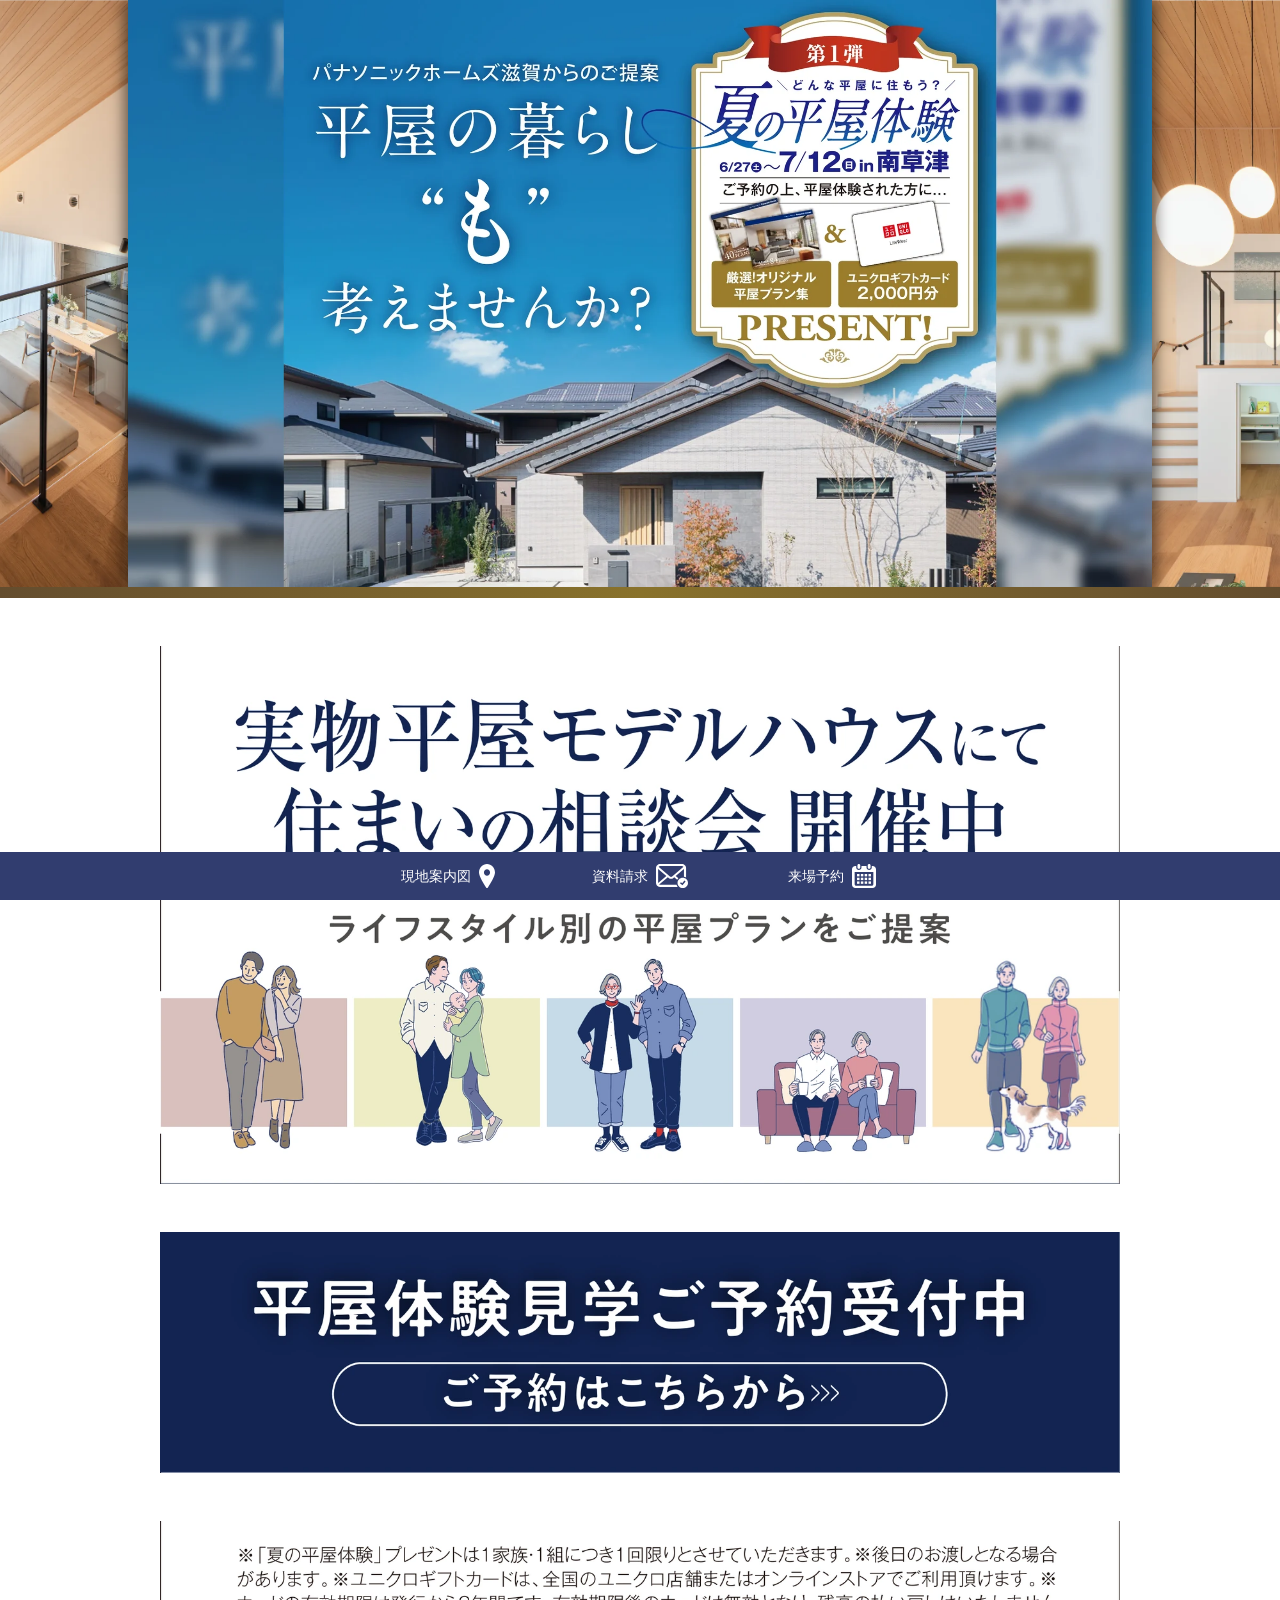
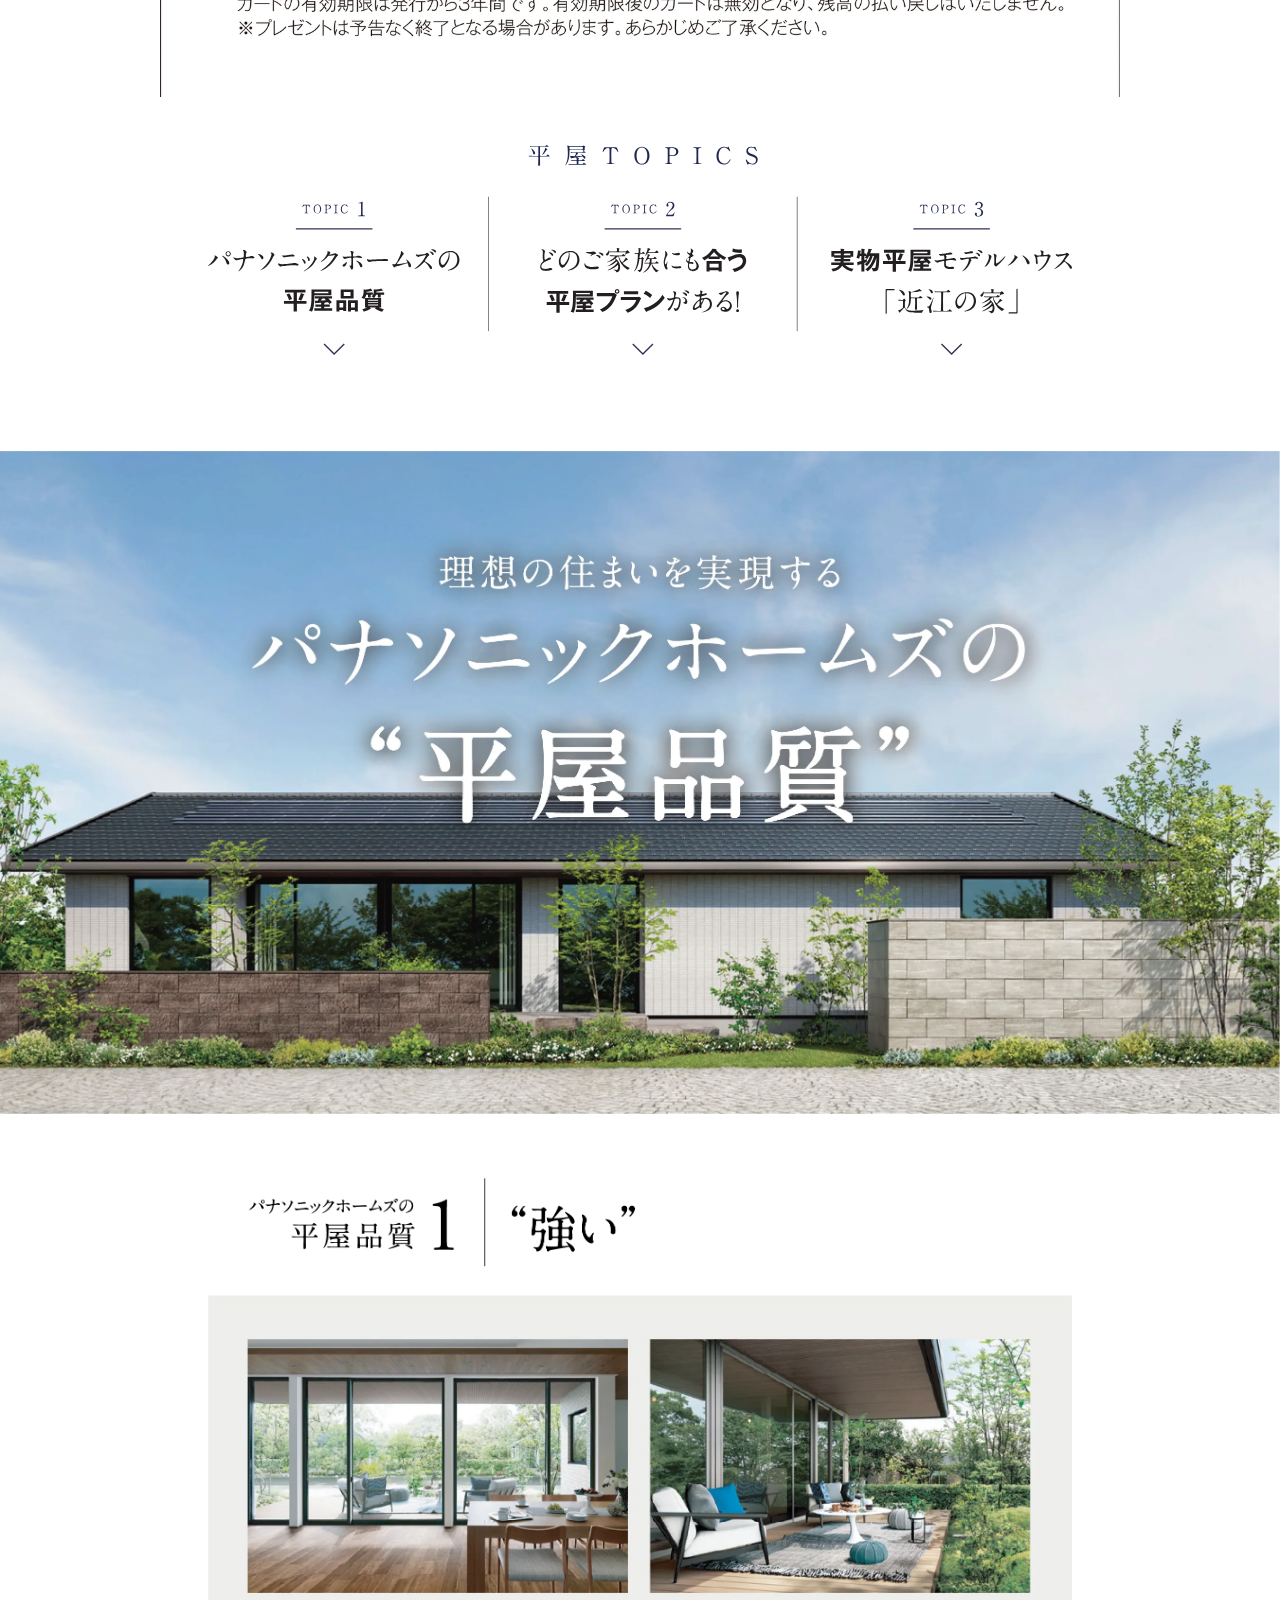
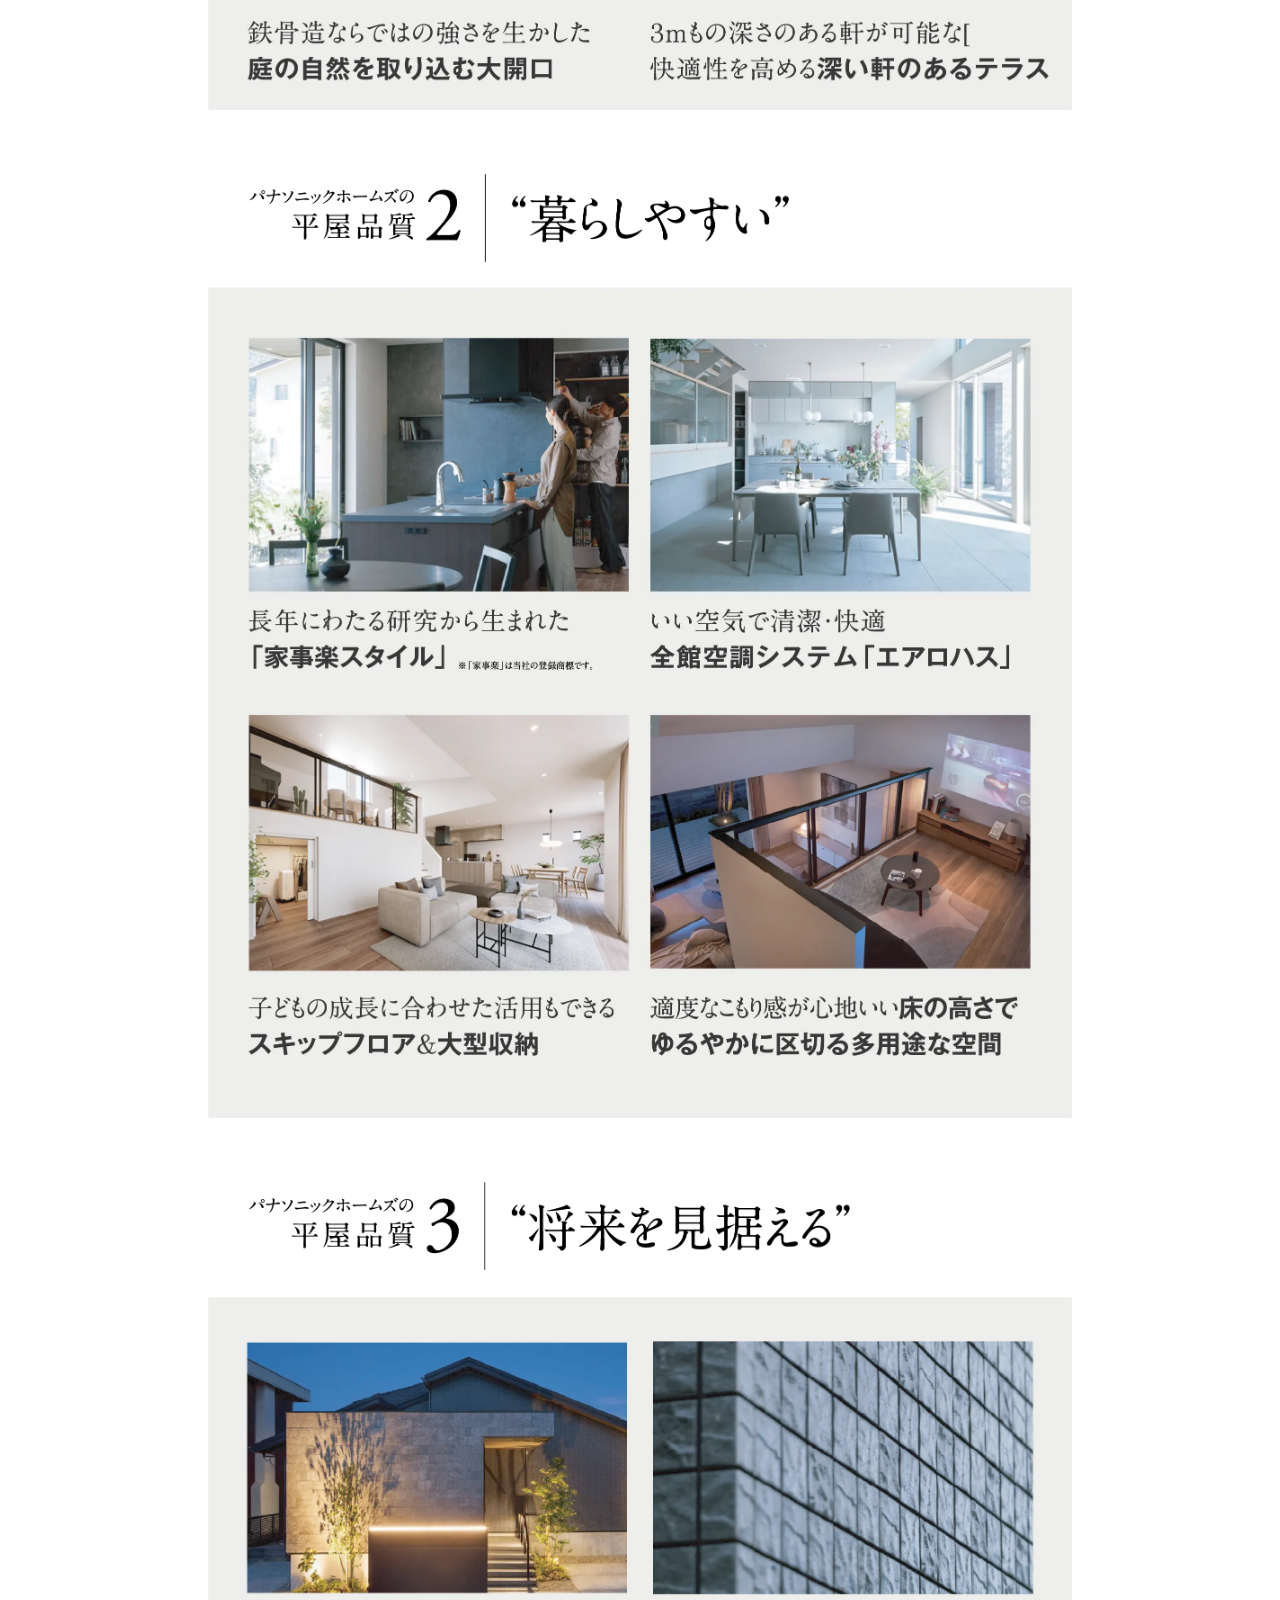
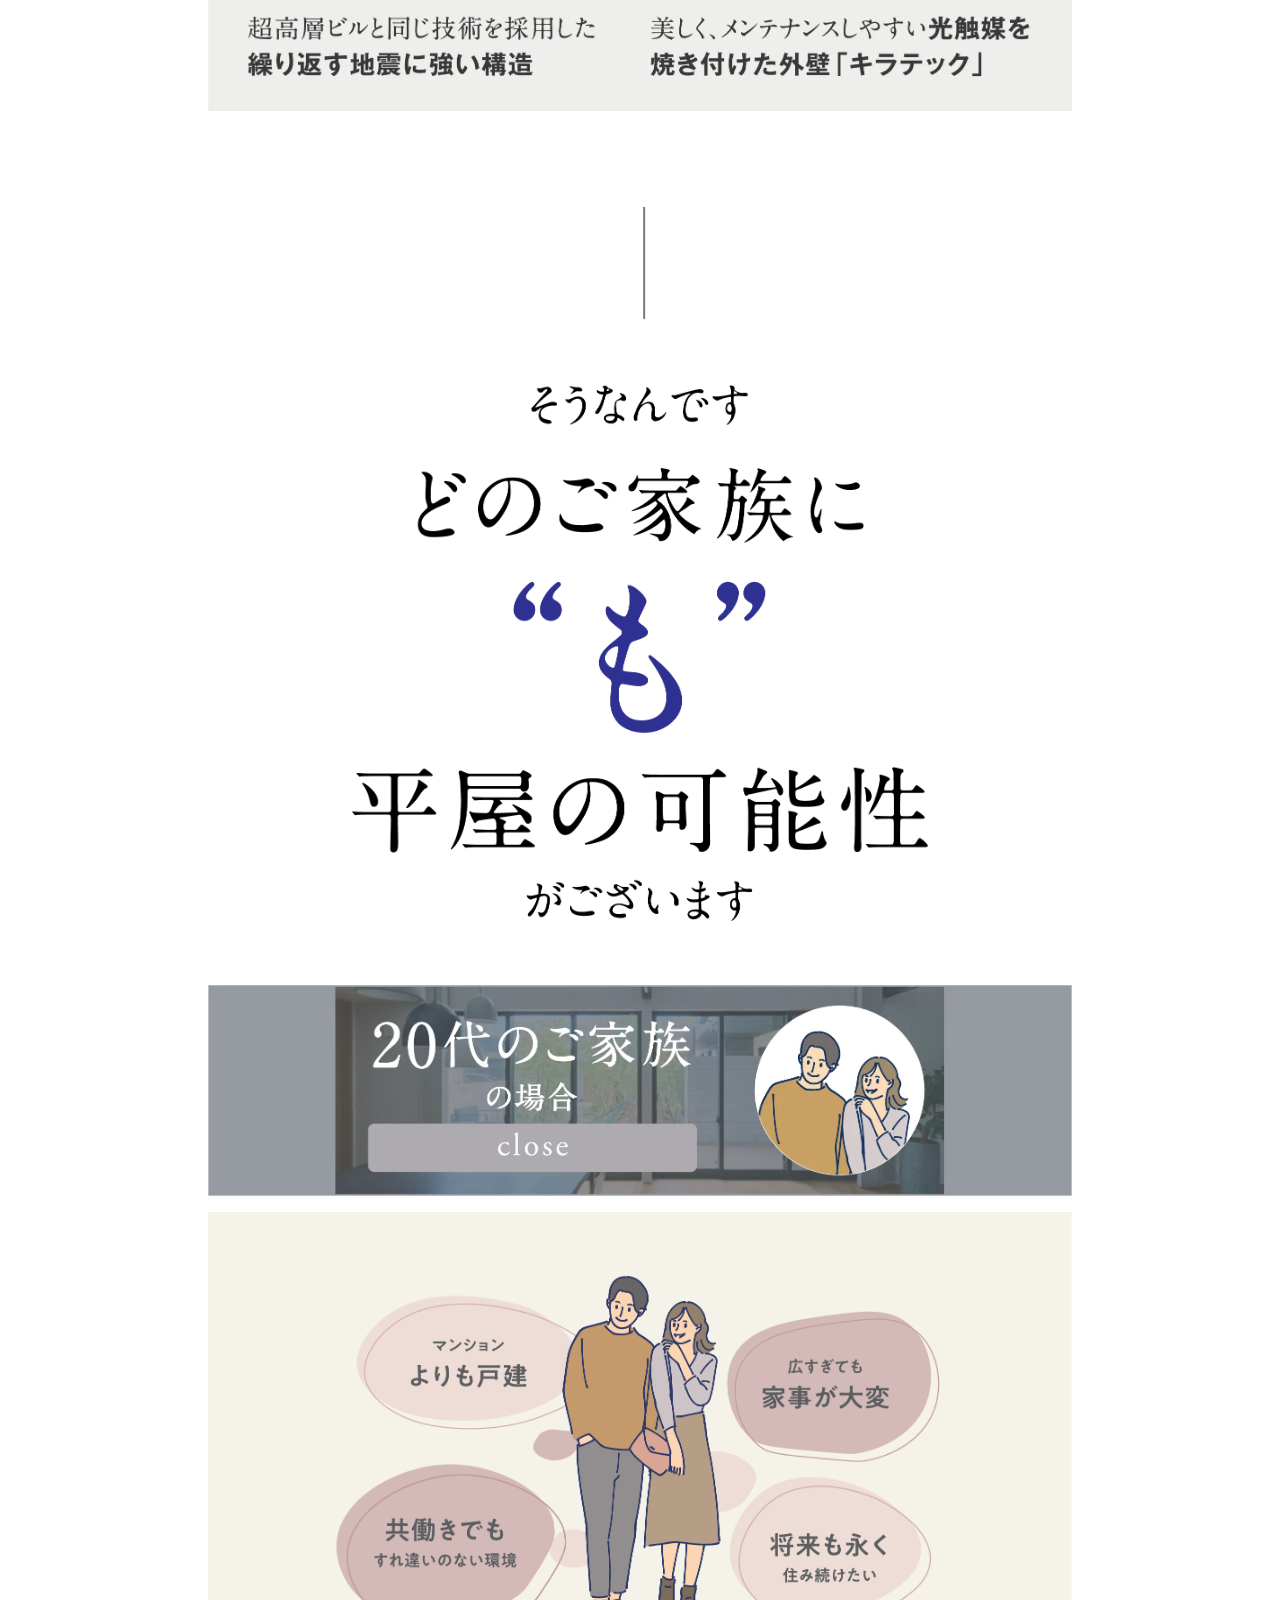
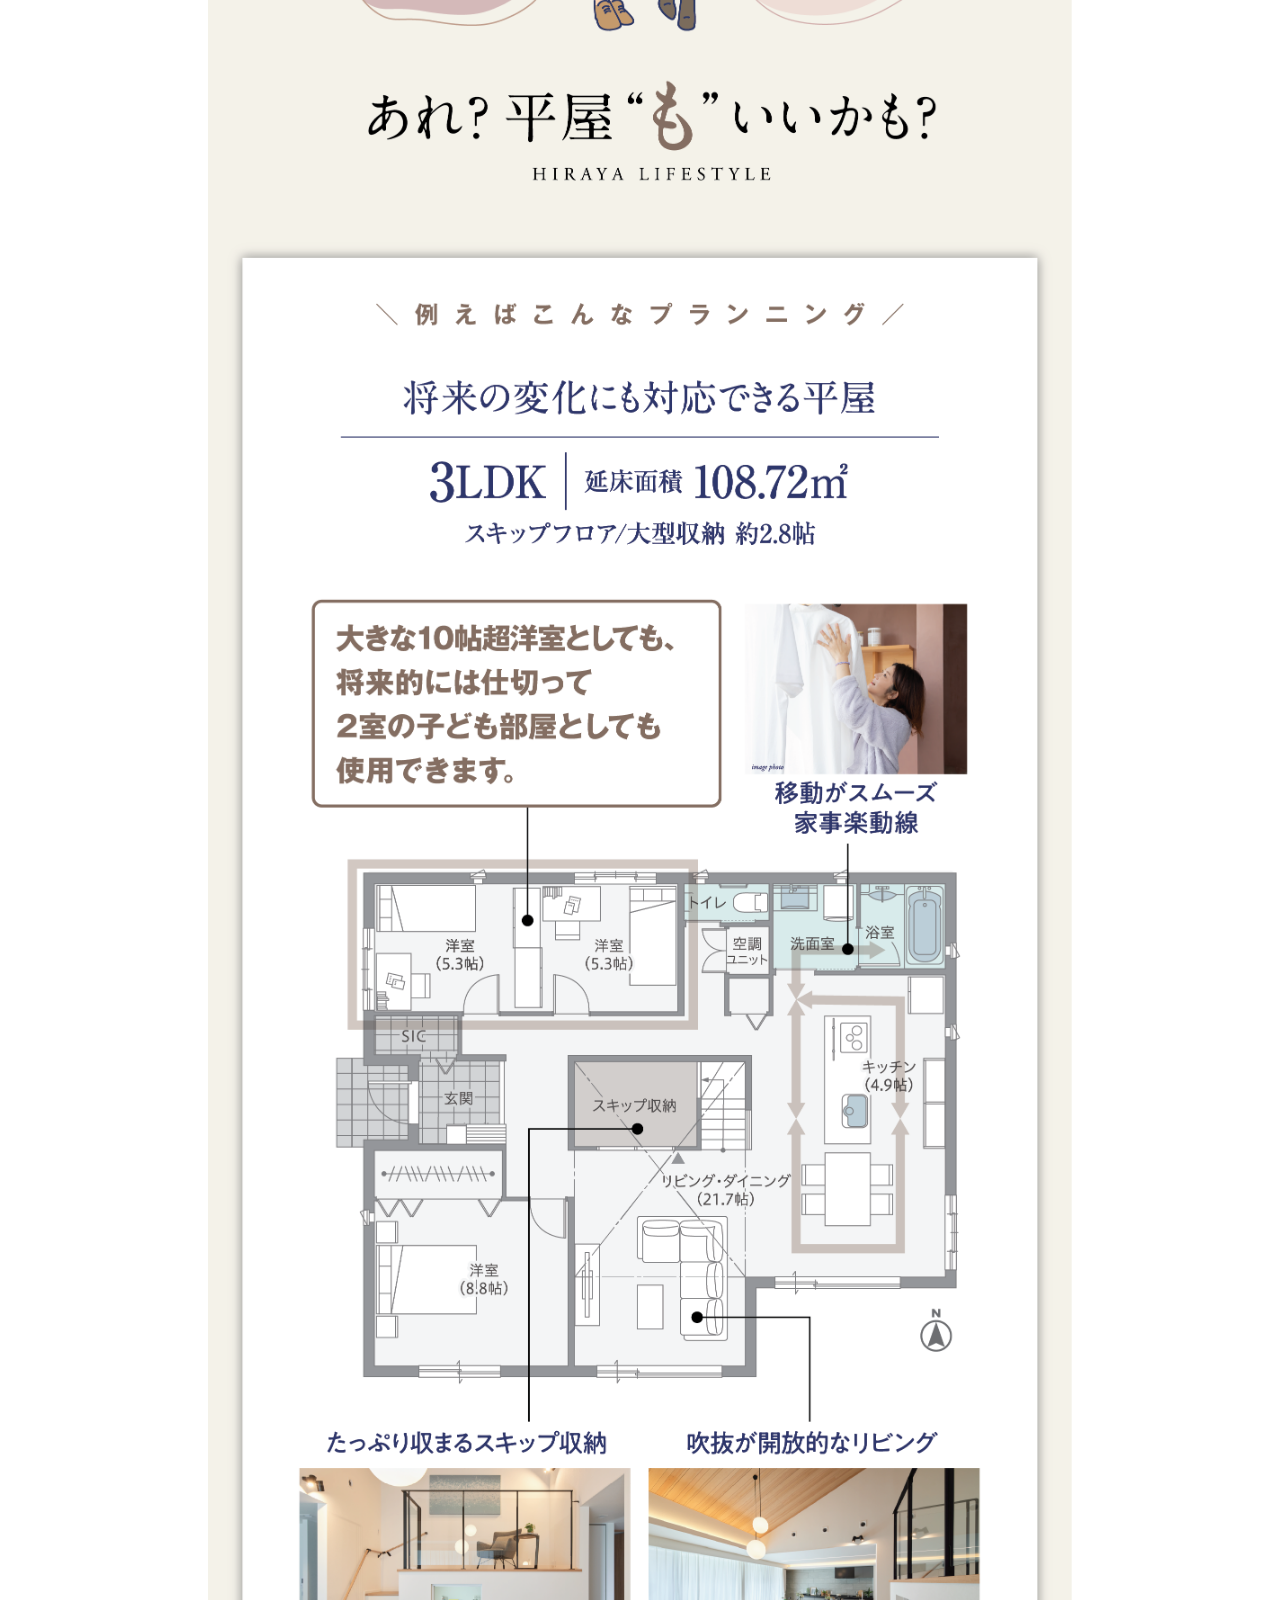
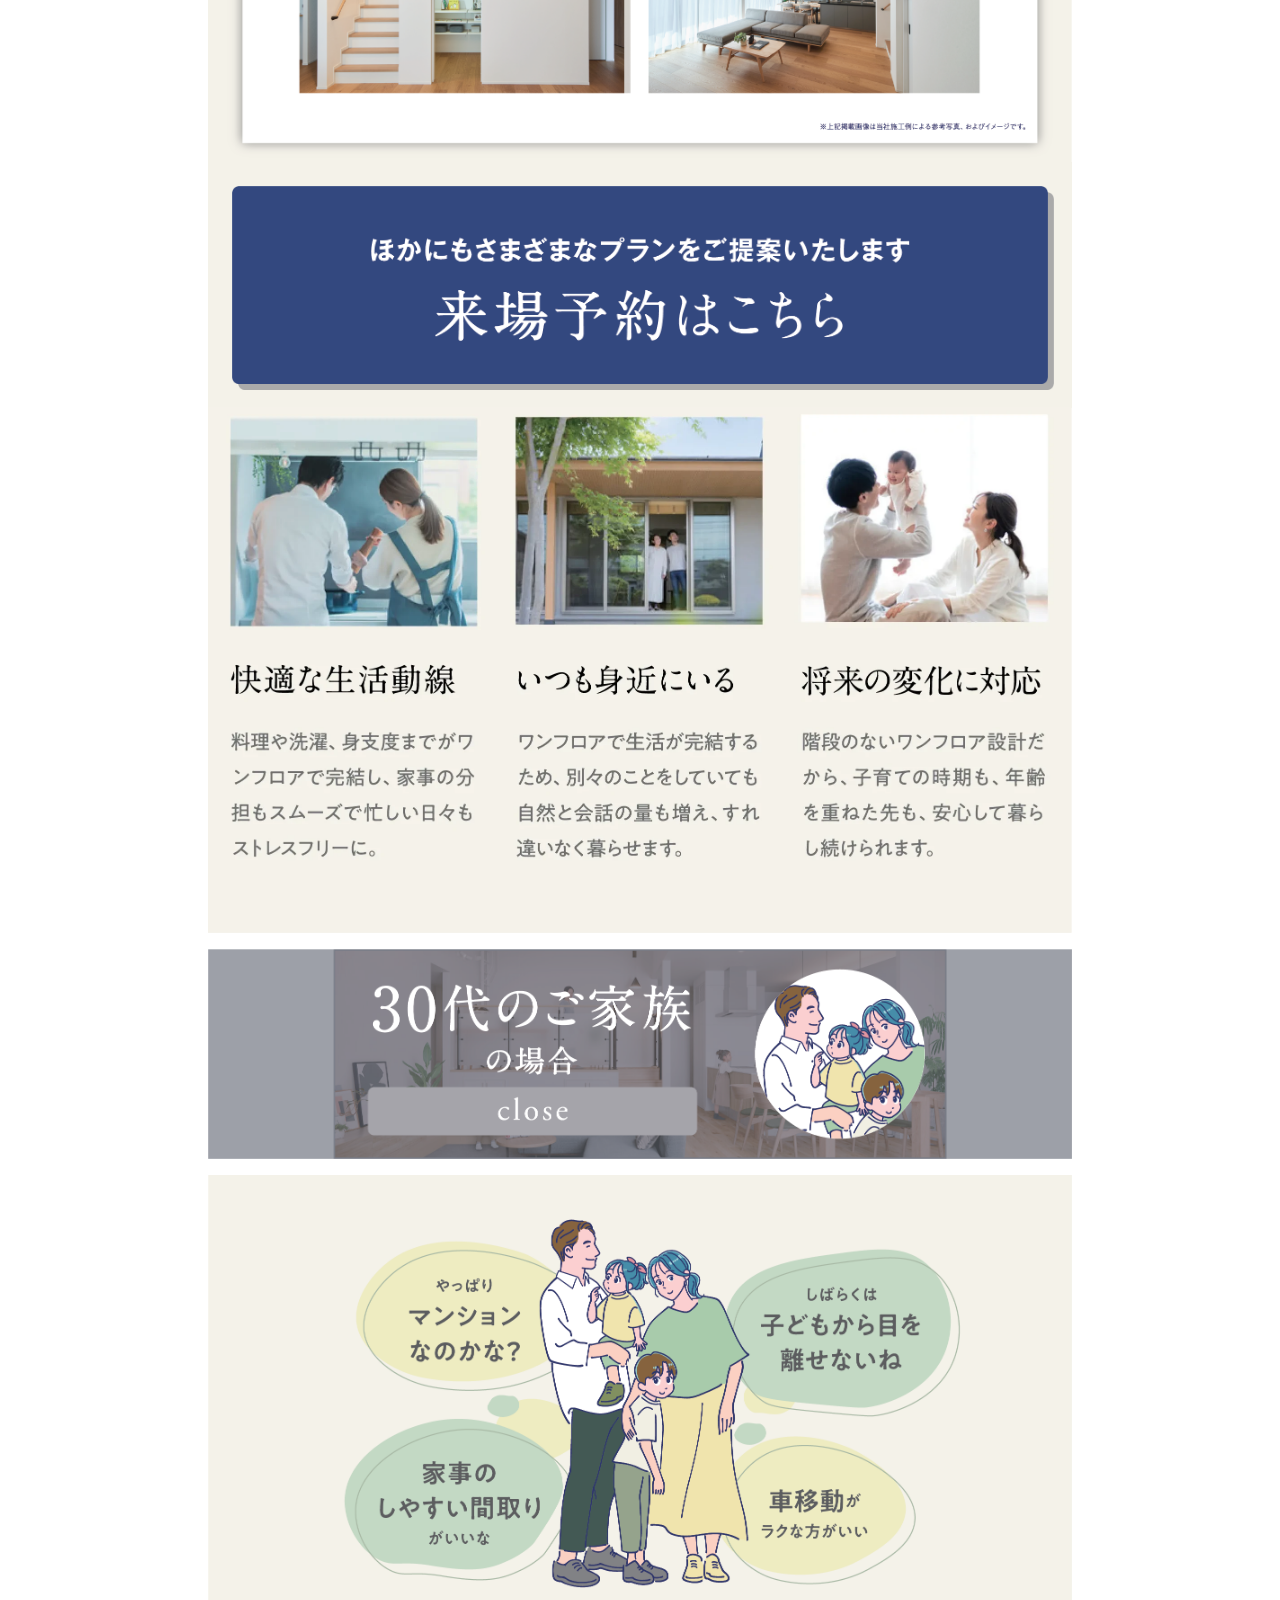
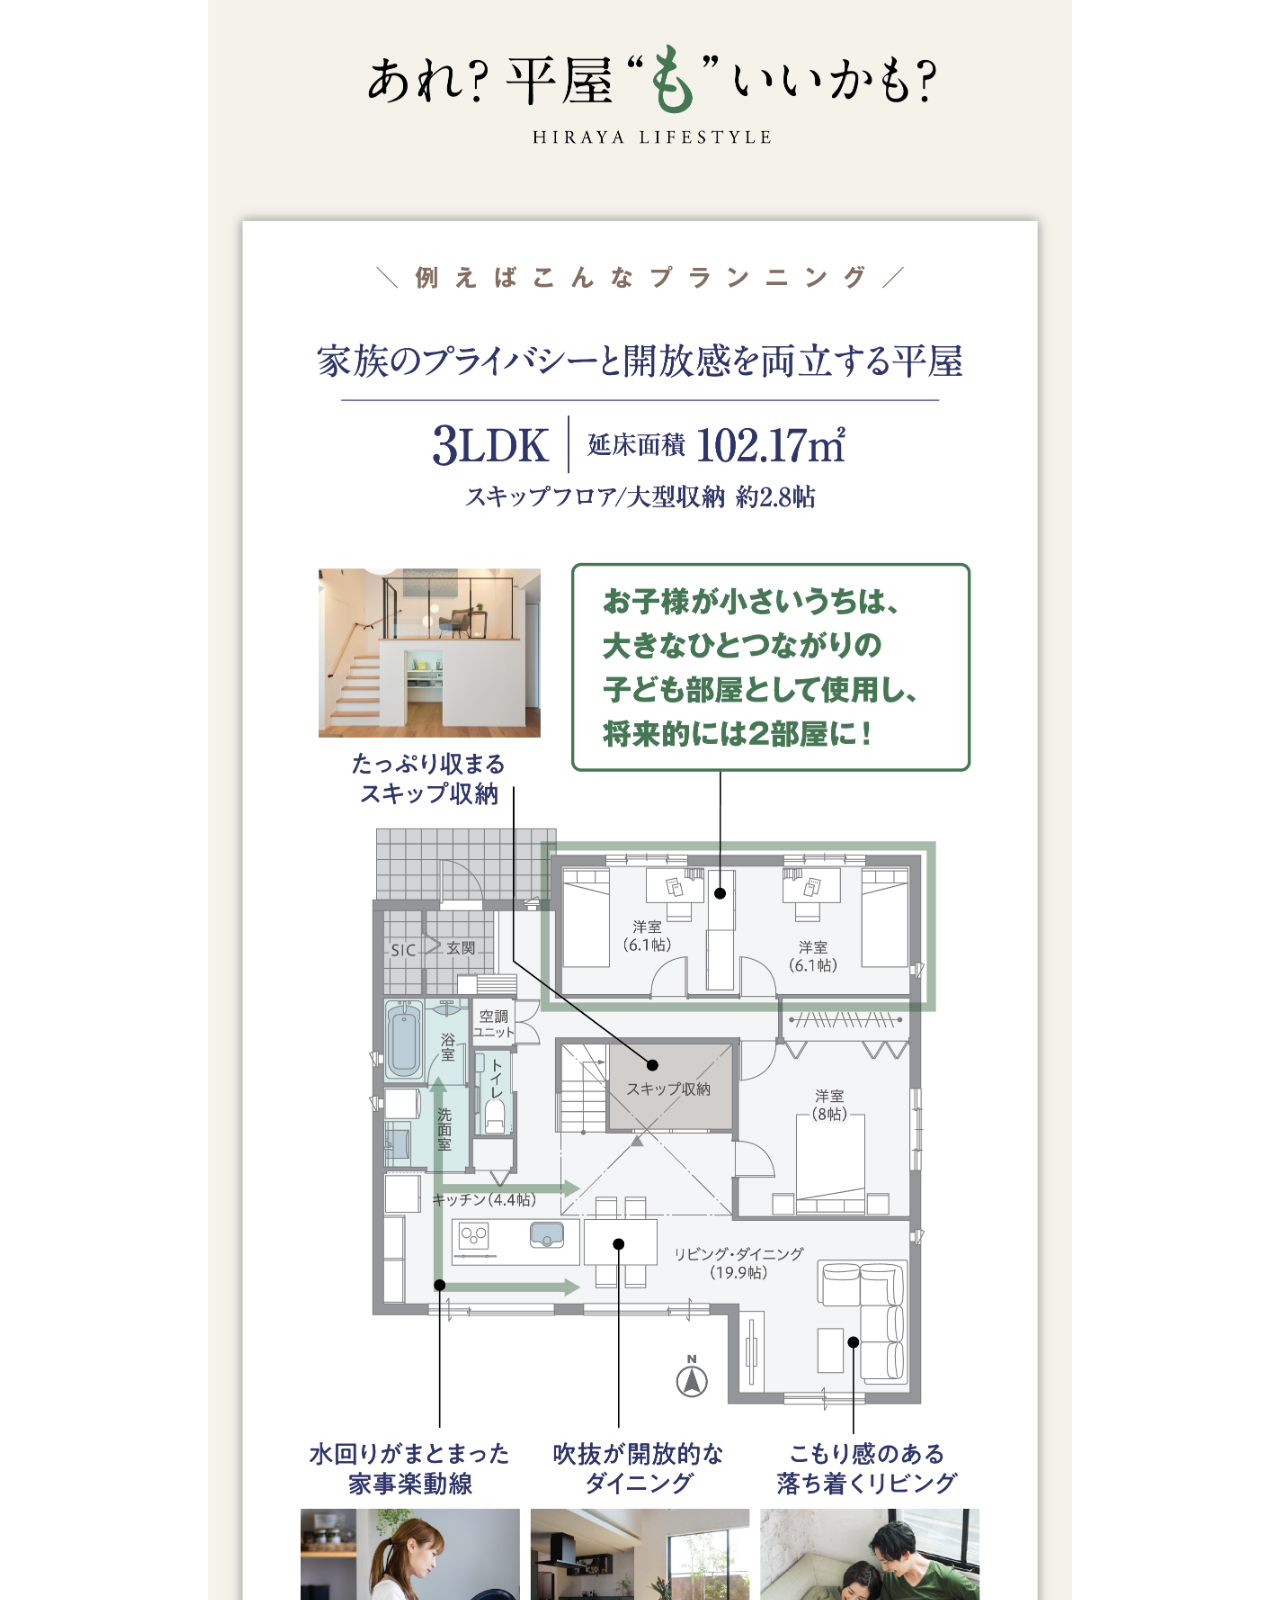
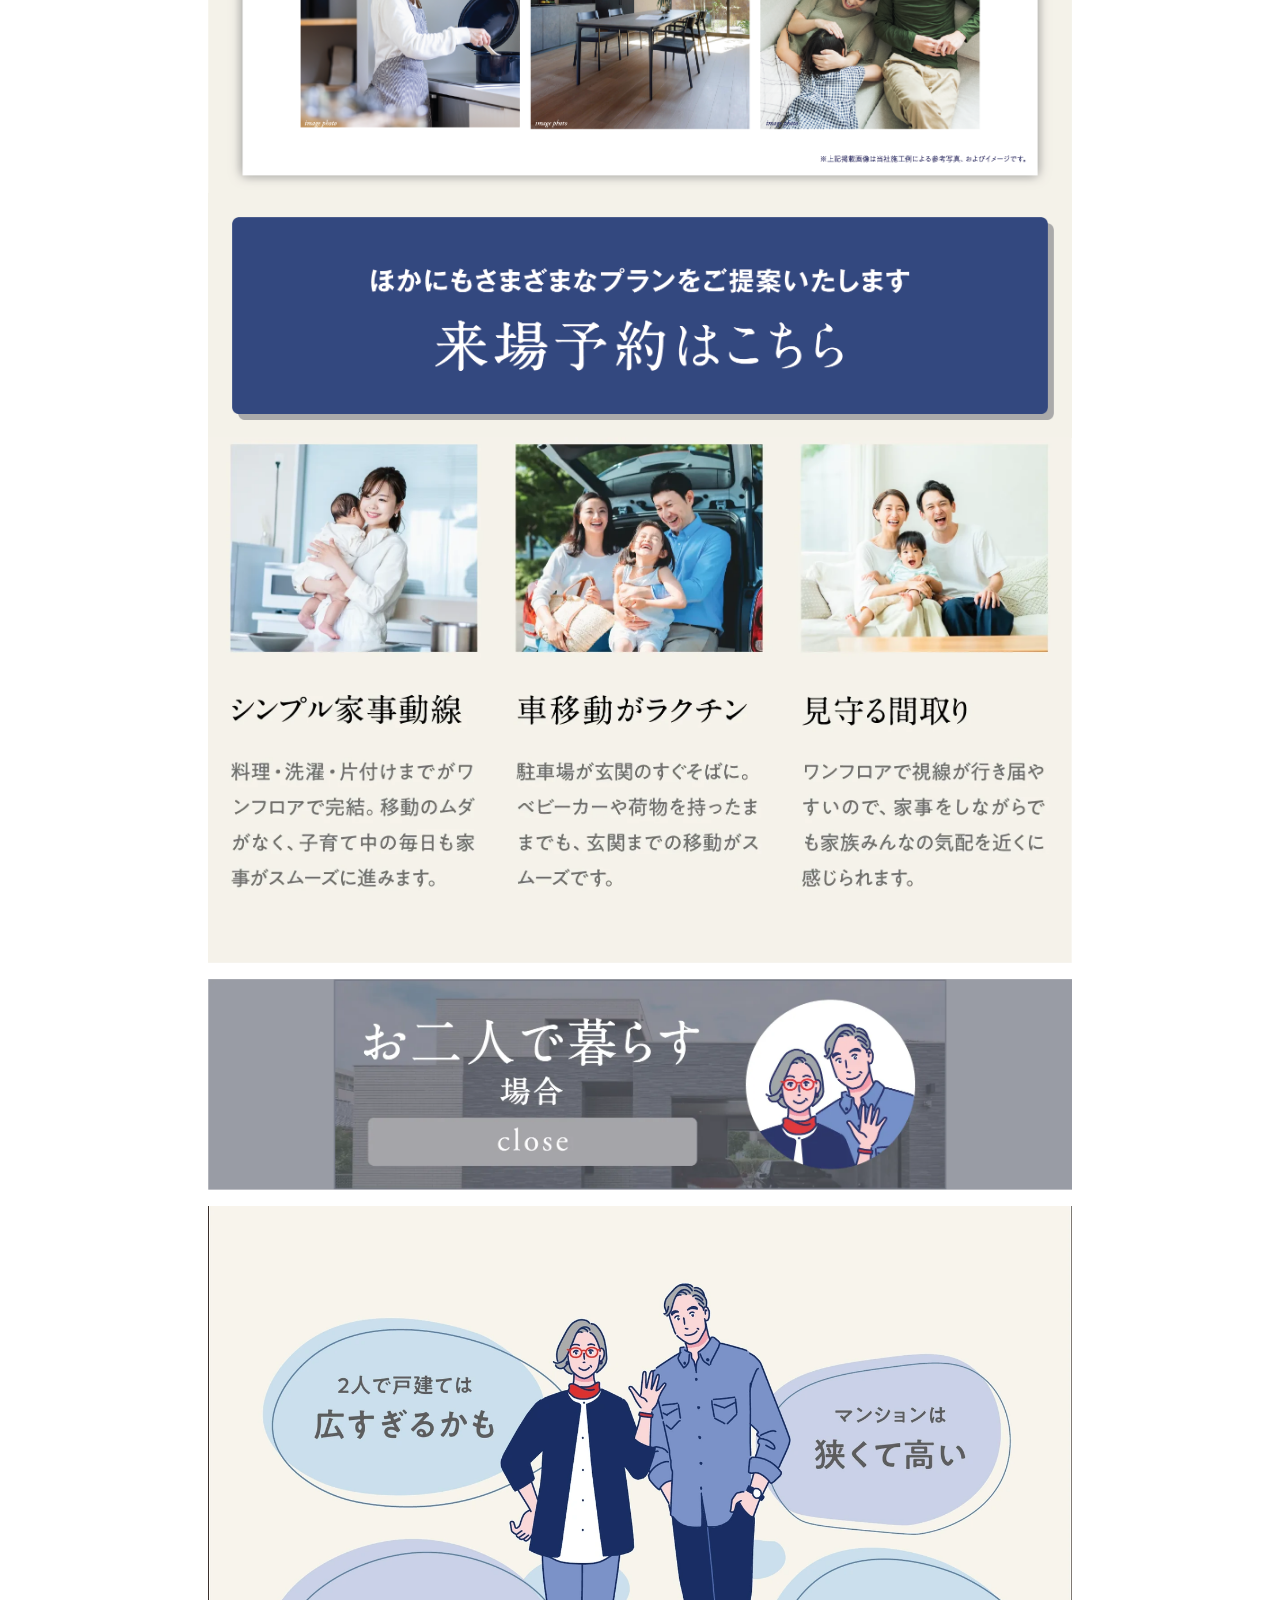
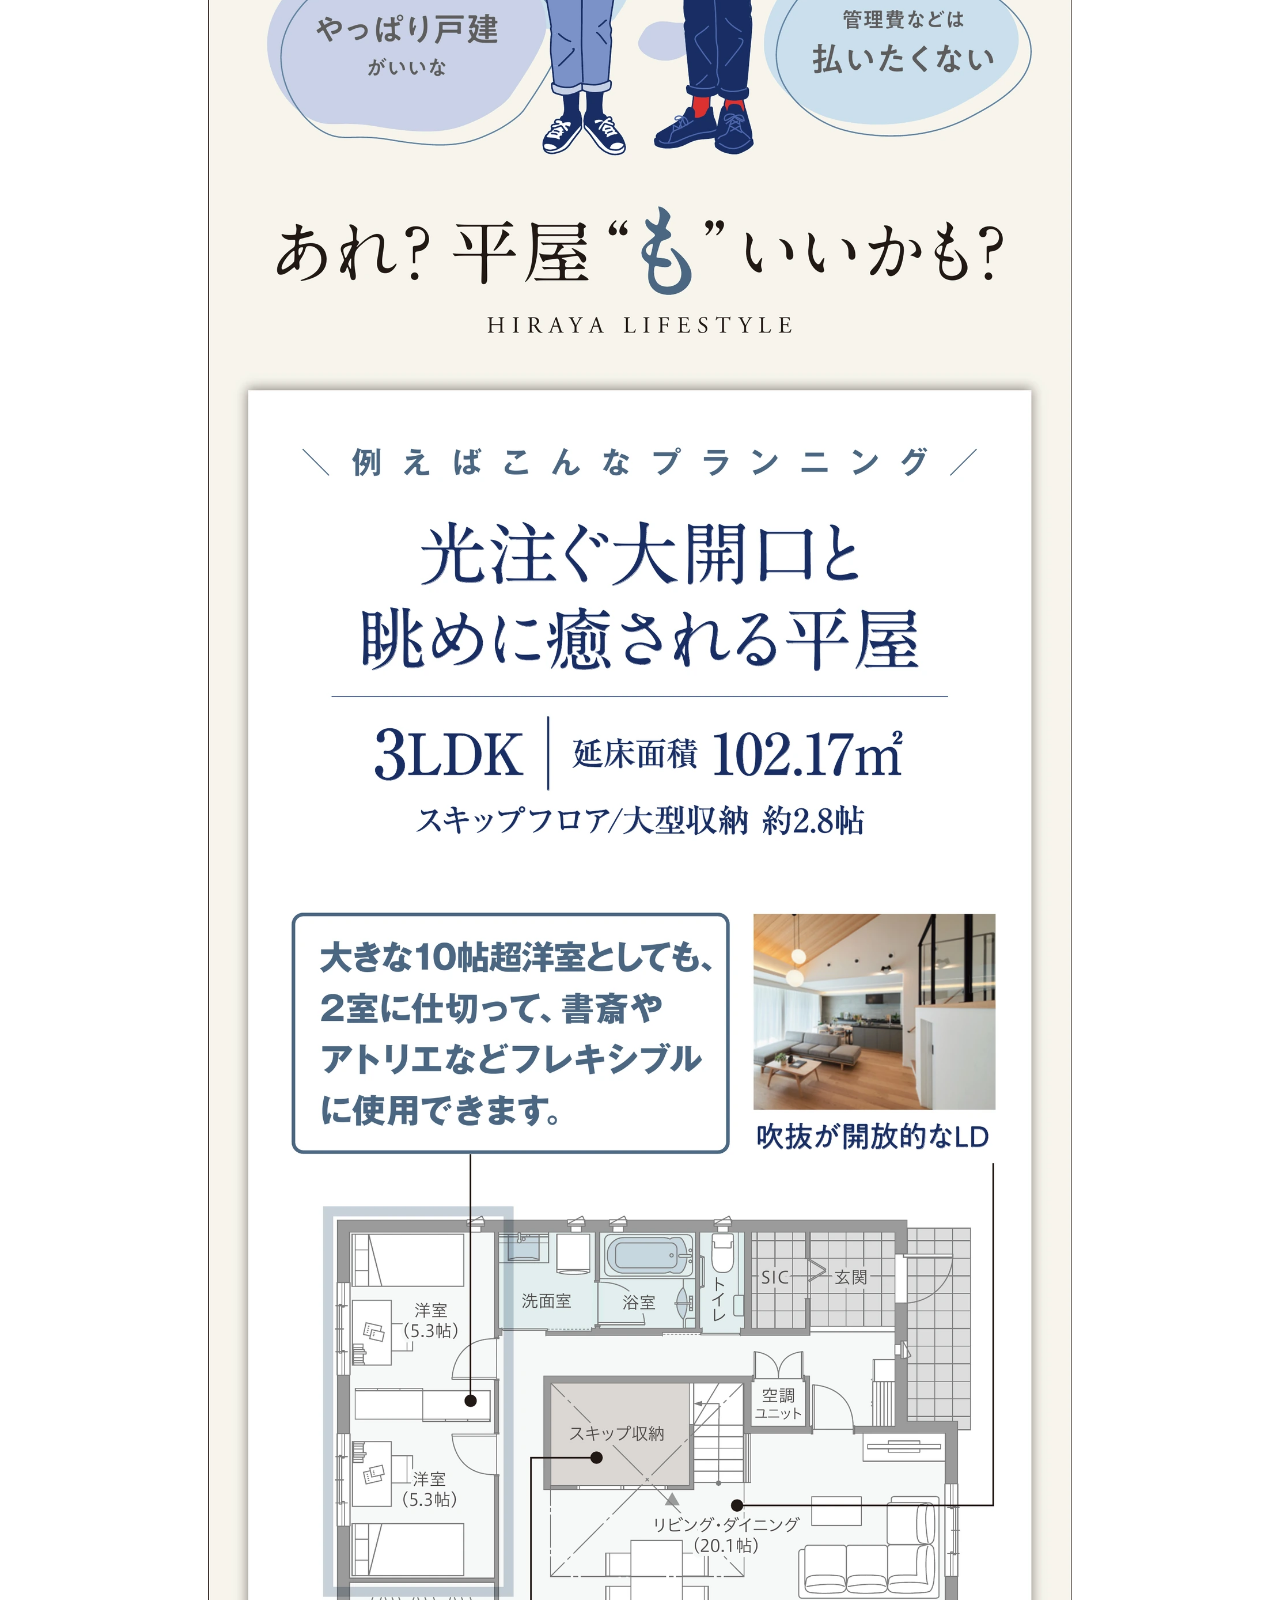
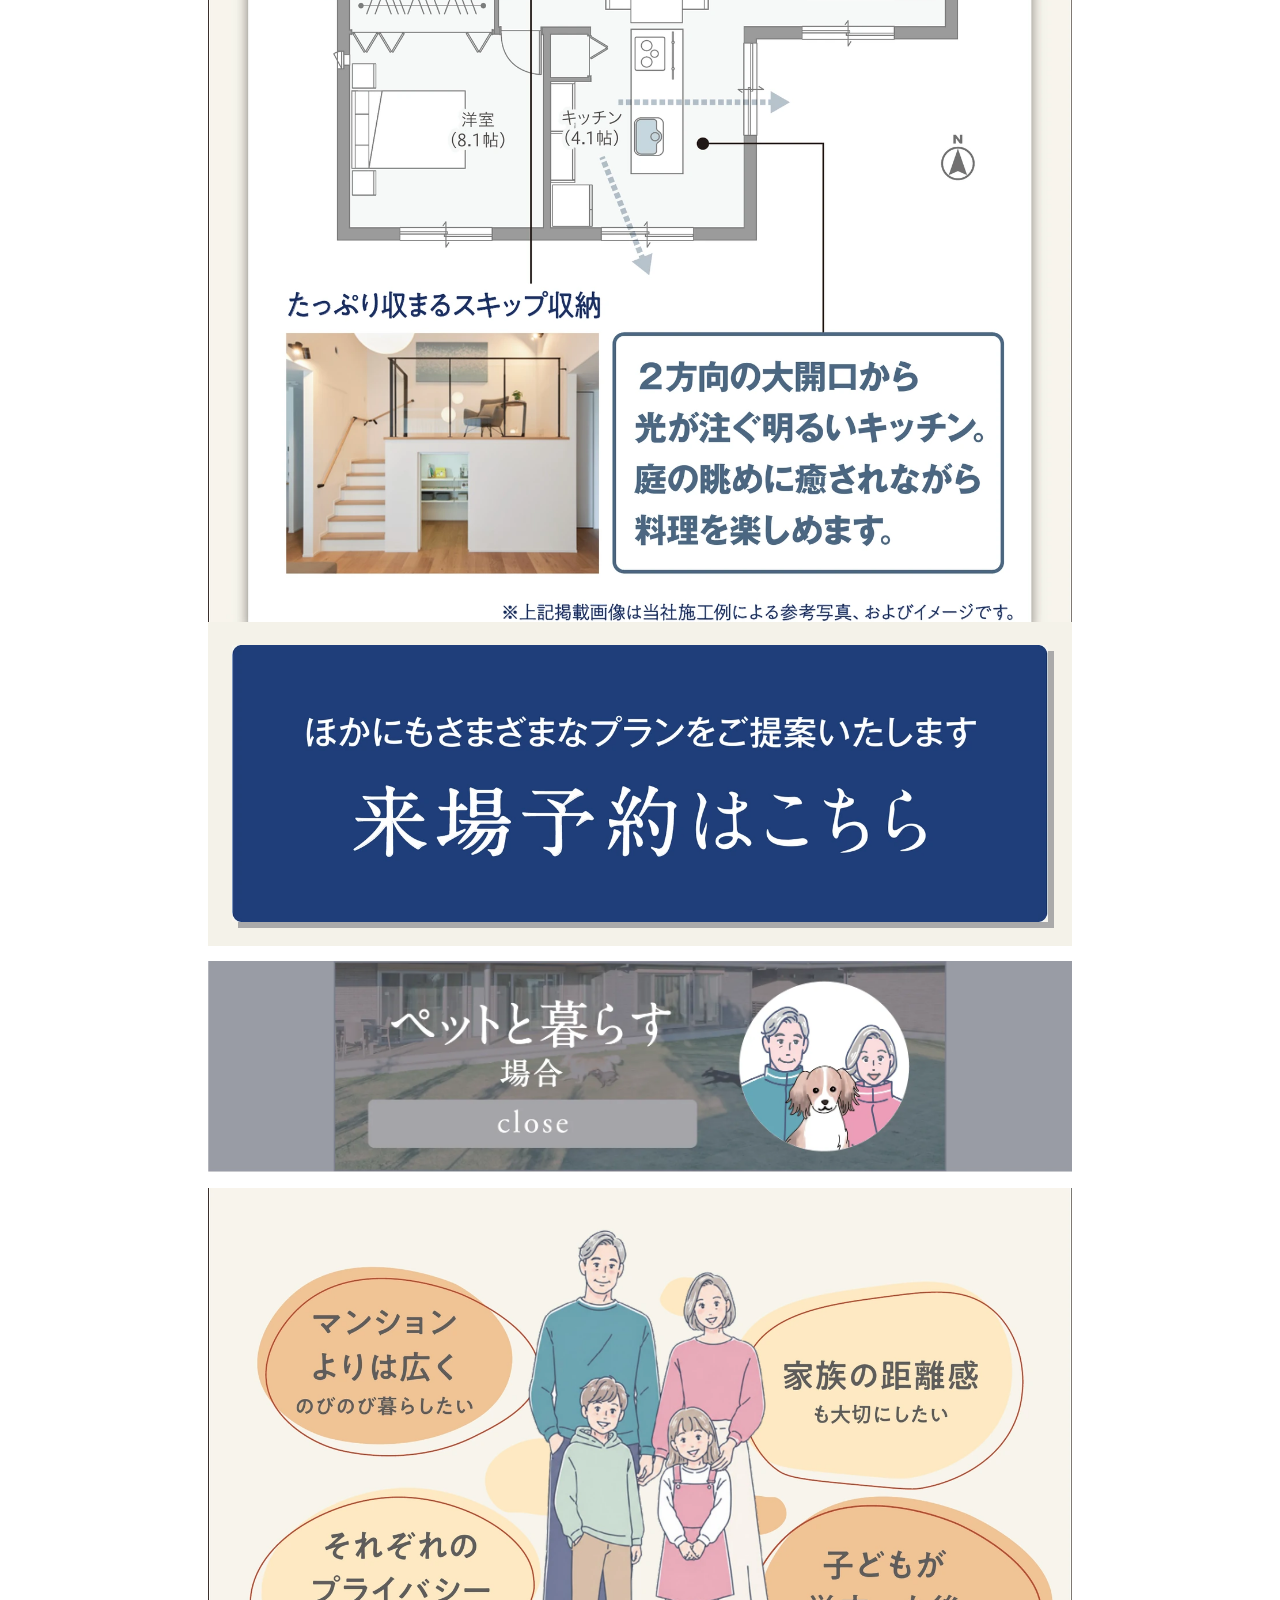
==== commit 12c9d2b7: "Add files via upload" ====
--- a/index.html
+++ b/index.html
@@ -84,17 +84,17 @@
 						<img src="./_assets/images/sec01/summer-notes.webp?ts=260623" alt="夏の平屋体験プレゼントに関する注意事項" />
 					</figure>
 
-					<div class="relative max-w-240 mx-auto">
+					<div class="relative max-w-240 mx-auto" style="position: relative;">
 						<figure class="px-[5%]">
 							<picture>
 								<source media="(min-width: 768px)" srcset="./_assets/images/sec01/topics_pc.svg?ts=260514" />
 								<img src="./_assets/images/sec01/topics_sp.svg?ts=260514" alt="平屋TOPICS パナソニックホームズの平屋品質、どのご家族にも合う平屋プランがある、実物平屋モデルハウス 近江の家" class="w-full h-auto" />
 							</picture>
 						</figure>
-						<nav aria-label="平屋TOPICS" style="position:absolute; left:5%; right:5%; top:28%; bottom:0; display:grid; grid-template-columns:repeat(3, minmax(0, 1fr)); z-index:2;">
-							<a href="#topic-01" aria-label="パナソニックホームズの平屋品質へ" style="display:block;"></a>
-							<a href="#topic-02" aria-label="どのご家族にも合う平屋プランへ" style="display:block;"></a>
-							<a href="#topic-03" aria-label="実物平屋モデルハウス 近江の家へ" style="display:block;"></a>
+						<nav aria-label="平屋TOPICS" style="position:absolute; left:5%; right:5%; top:0; bottom:0; z-index:20; display:grid; grid-template-columns:repeat(3, 1fr);">
+							<a href="#topic-01" aria-label="パナソニックホームズの平屋品質へ" style="display:block; width:100%; height:100%; cursor:pointer; text-indent:-9999px; overflow:hidden; background:rgba(255,255,255,0);">TOPIC 1</a>
+							<a href="#topic-02" aria-label="どのご家族にも合う平屋プランへ" style="display:block; width:100%; height:100%; cursor:pointer; text-indent:-9999px; overflow:hidden; background:rgba(255,255,255,0);">TOPIC 2</a>
+							<a href="#topic-03" aria-label="実物平屋モデルハウス 近江の家へ" style="display:block; width:100%; height:100%; cursor:pointer; text-indent:-9999px; overflow:hidden; background:rgba(255,255,255,0);">TOPIC 3</a>
 						</nav>
 					</div>
 				</div>
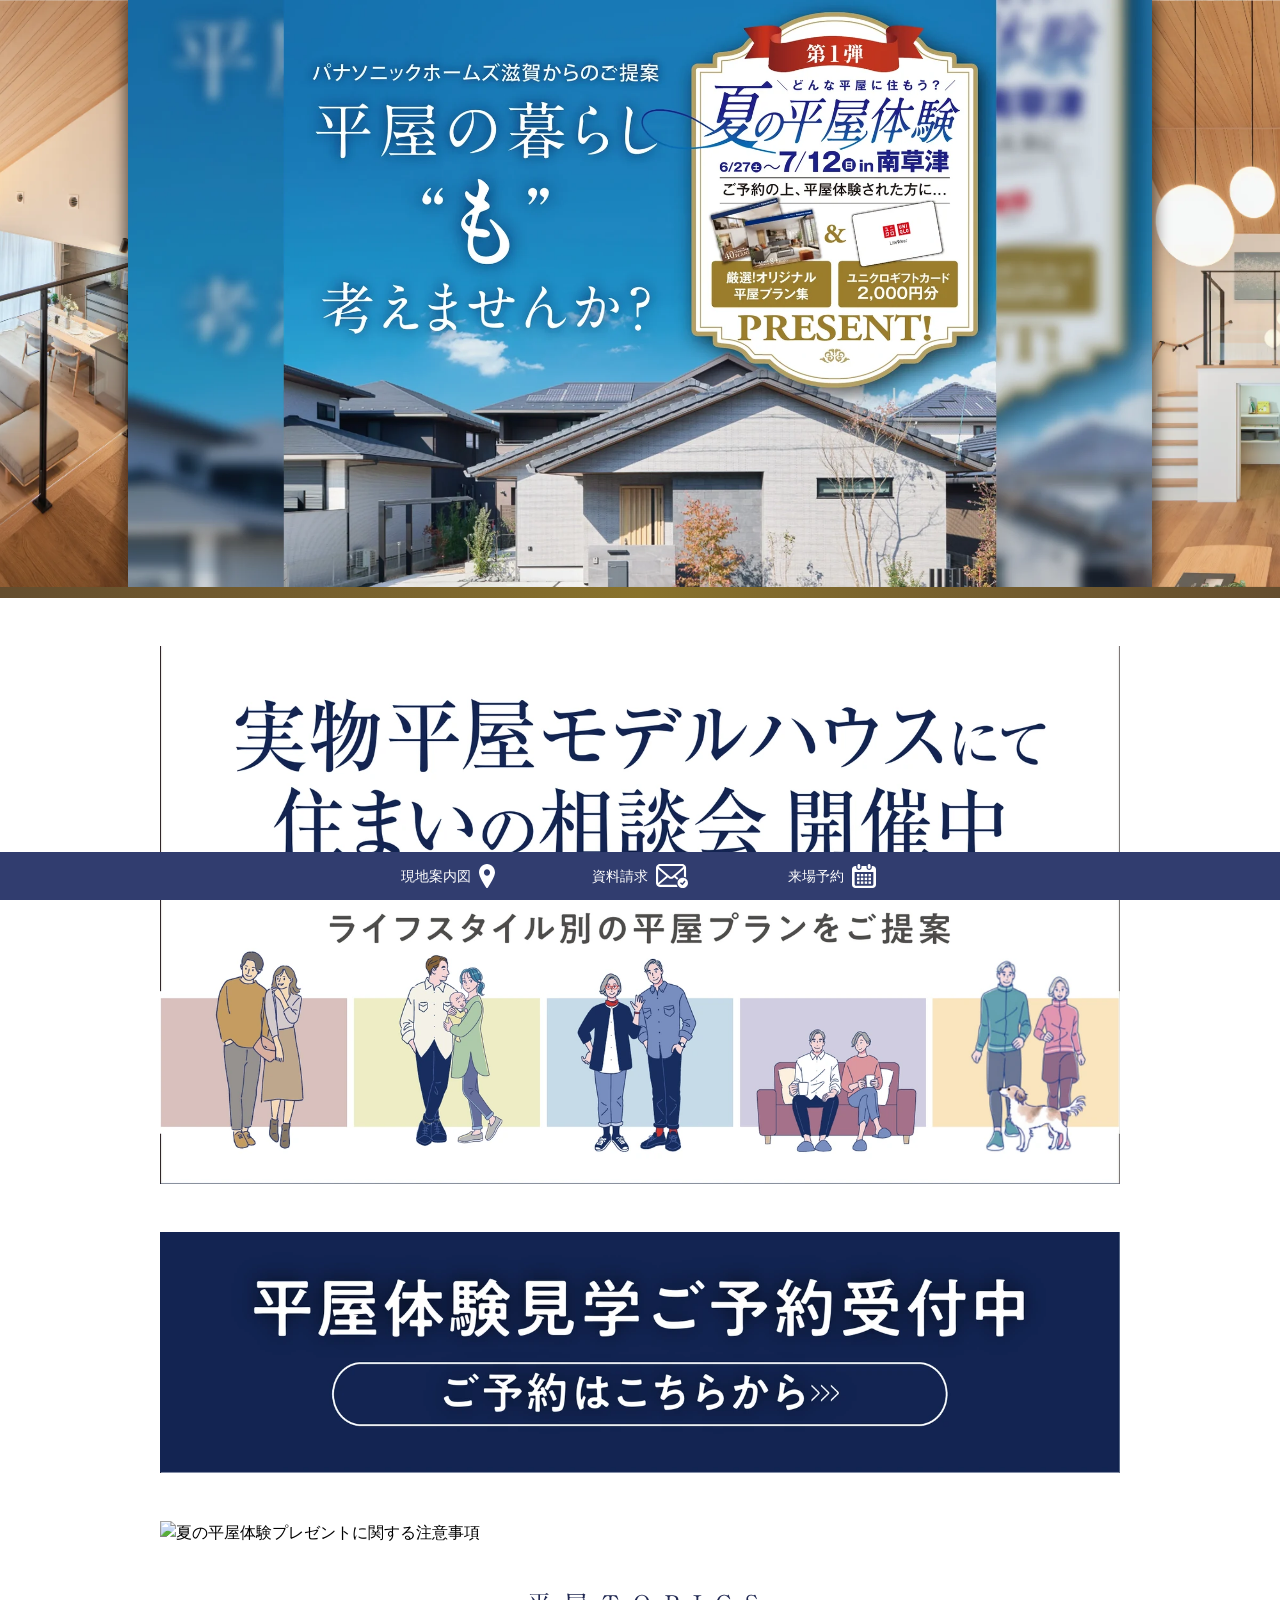
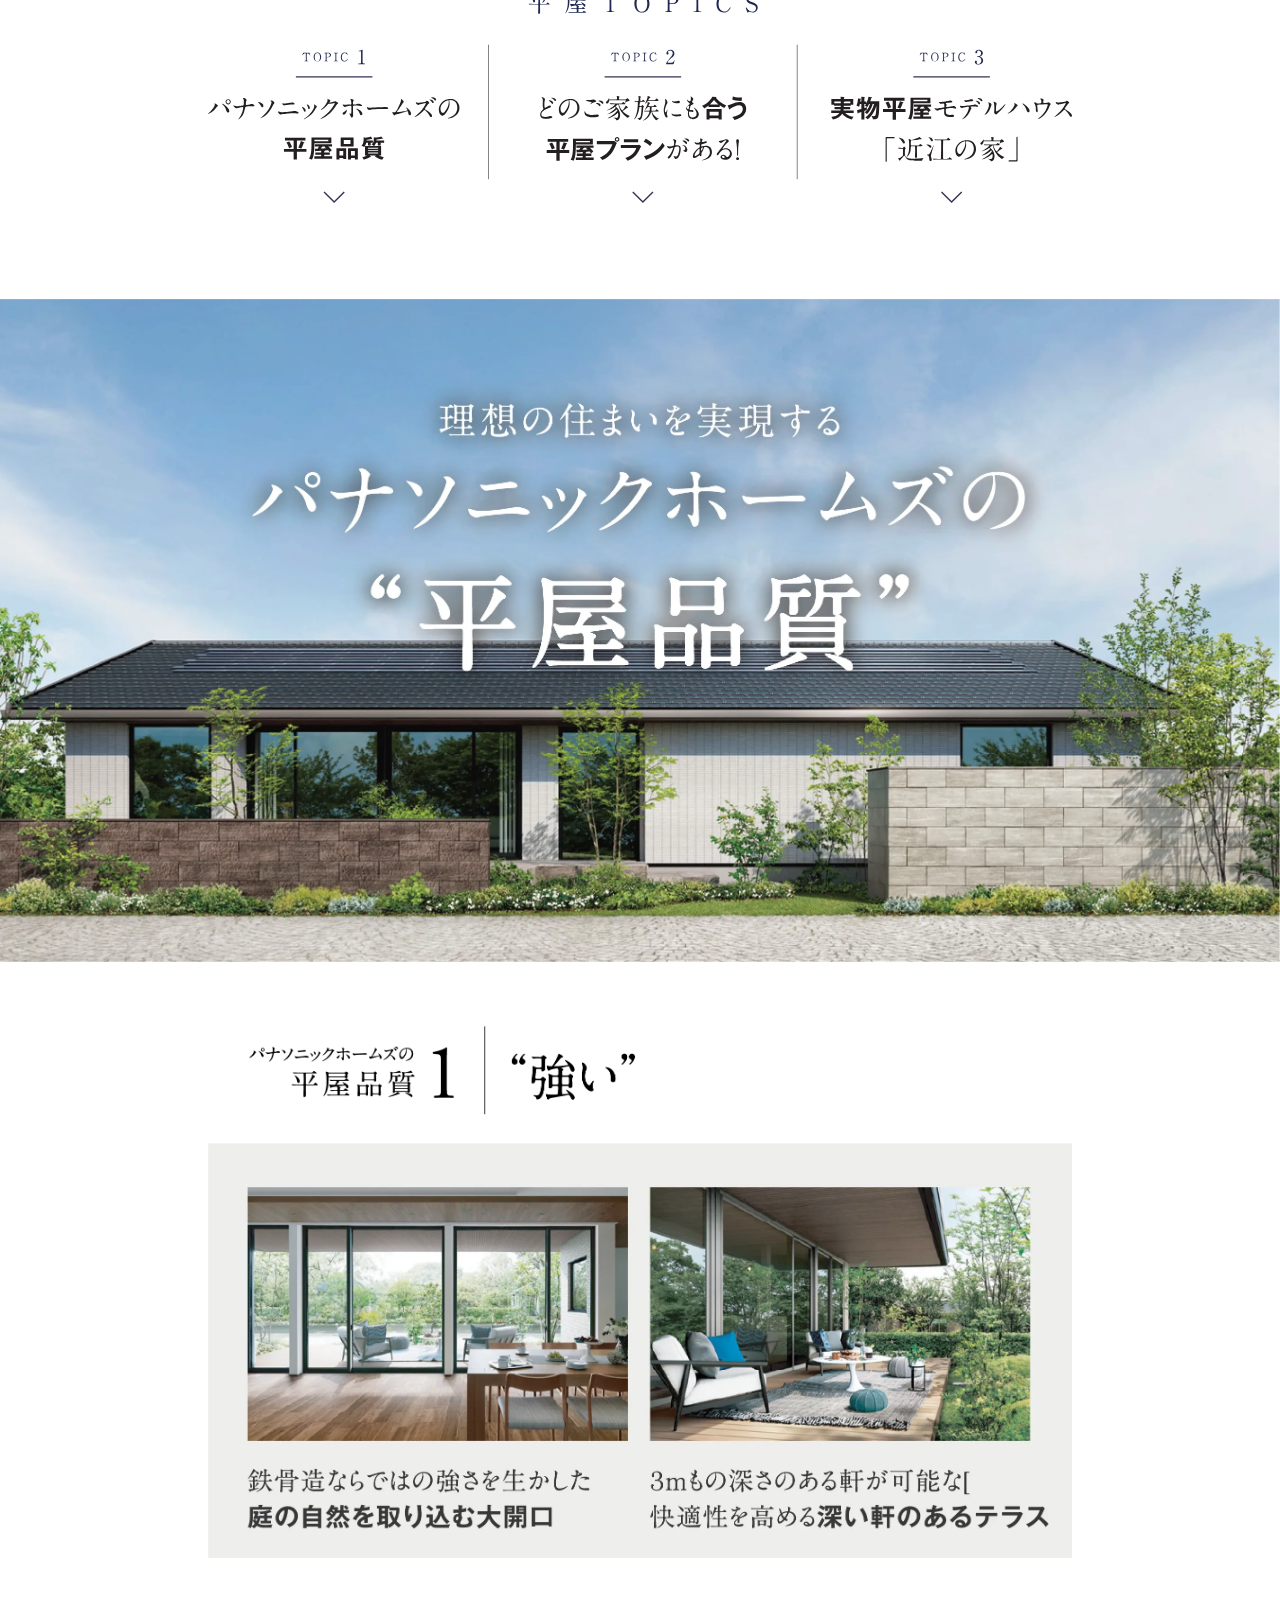
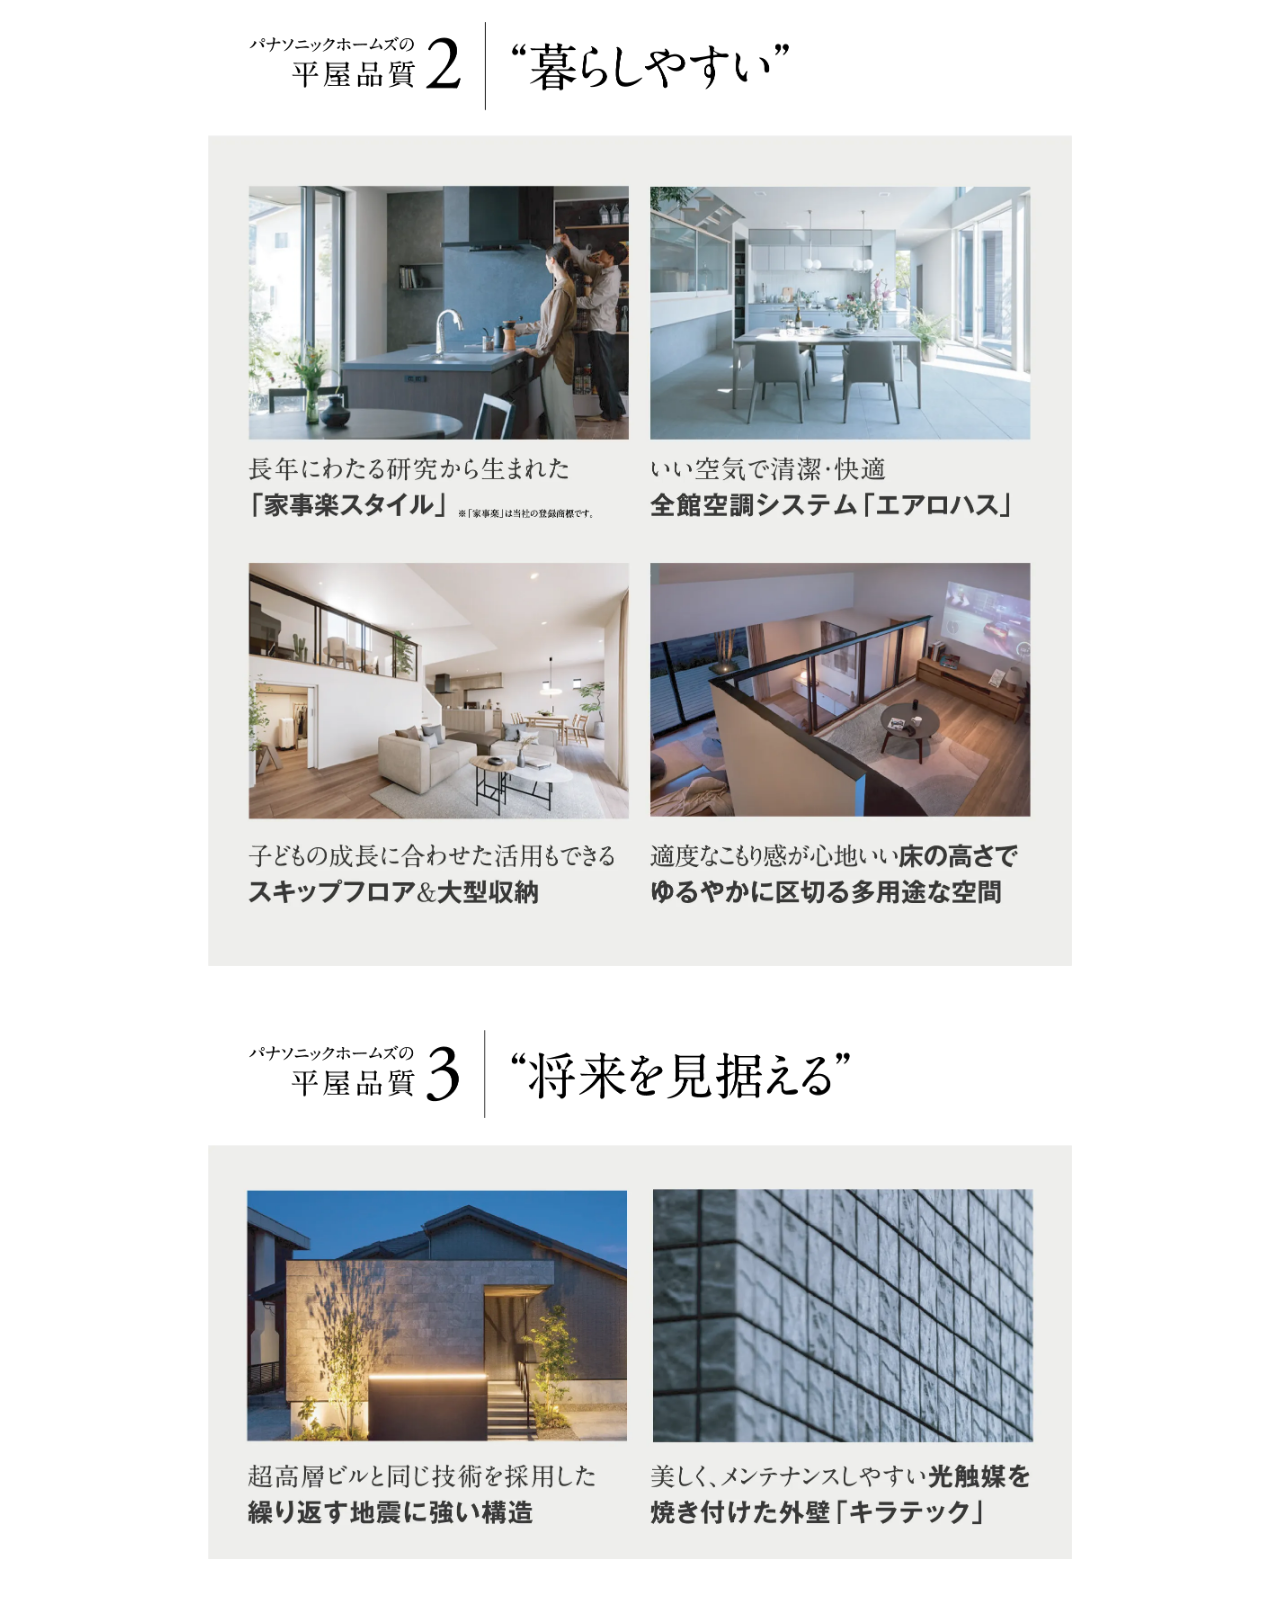
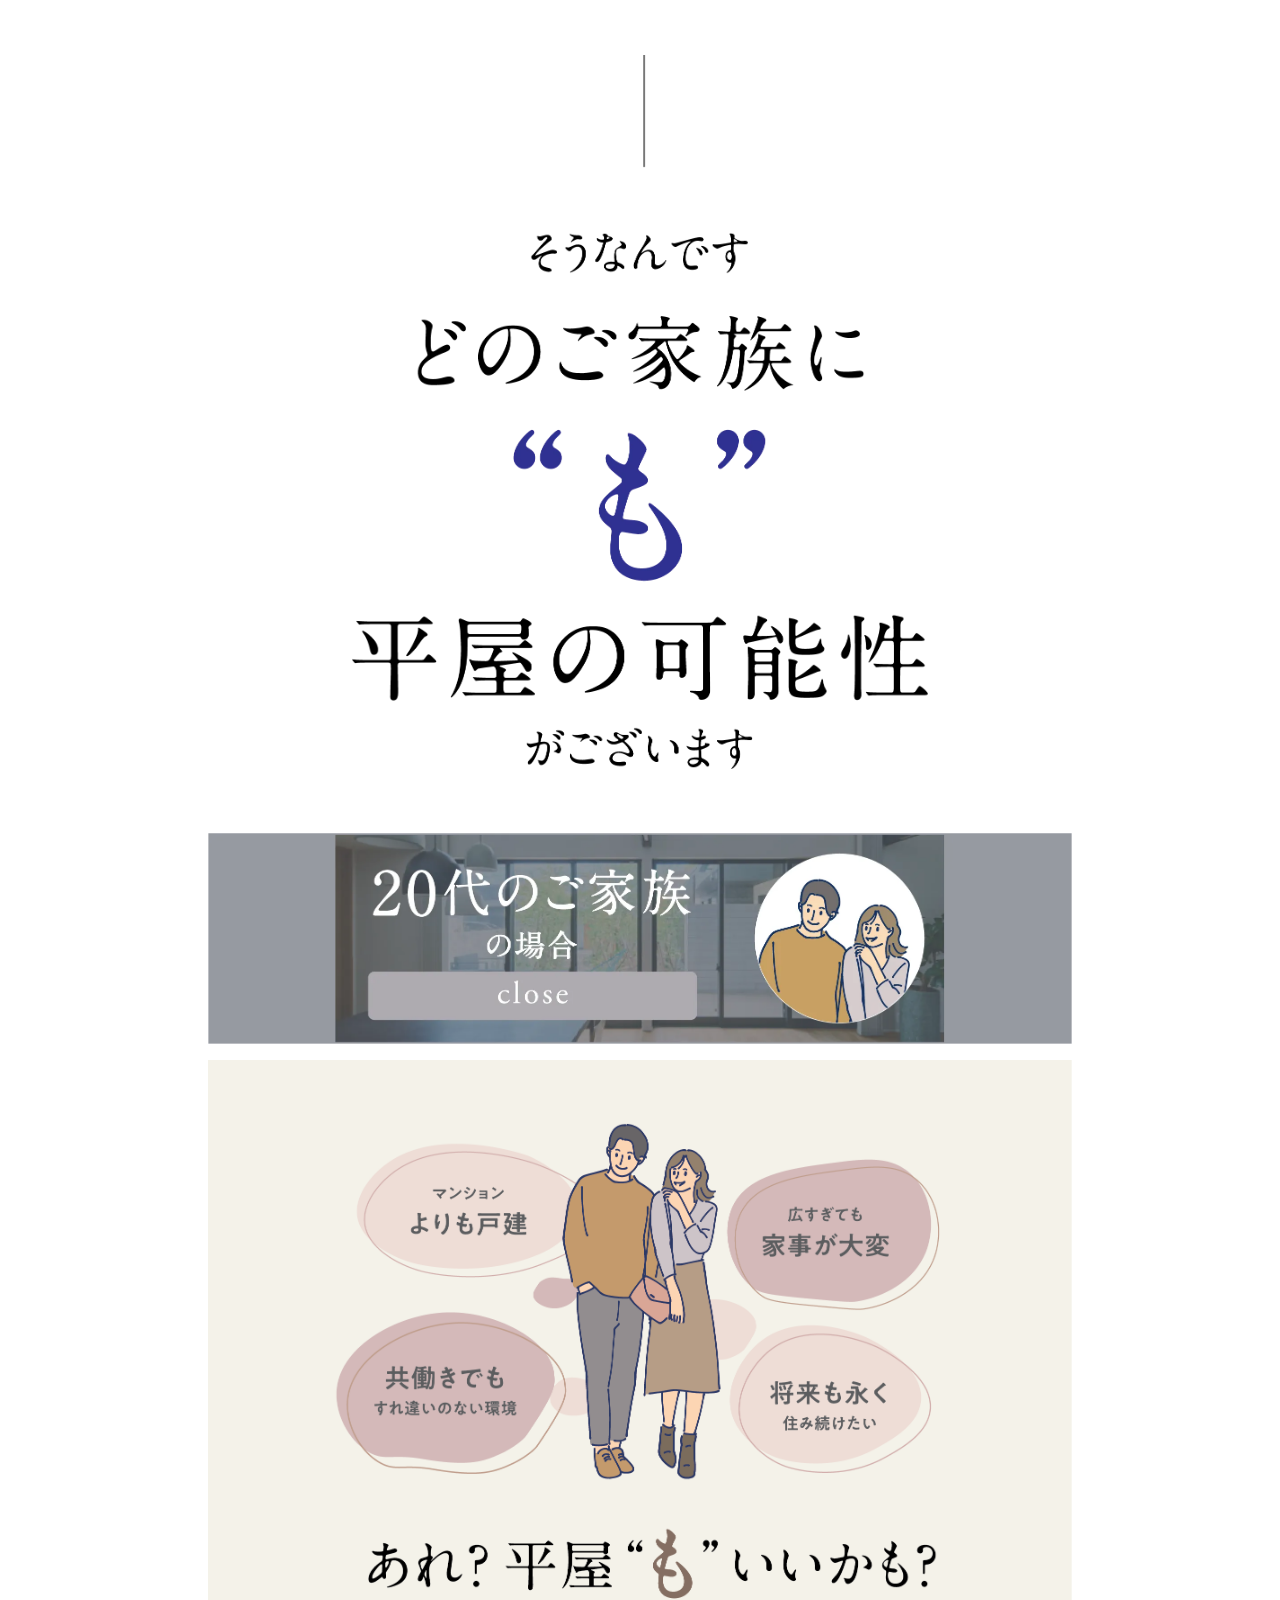
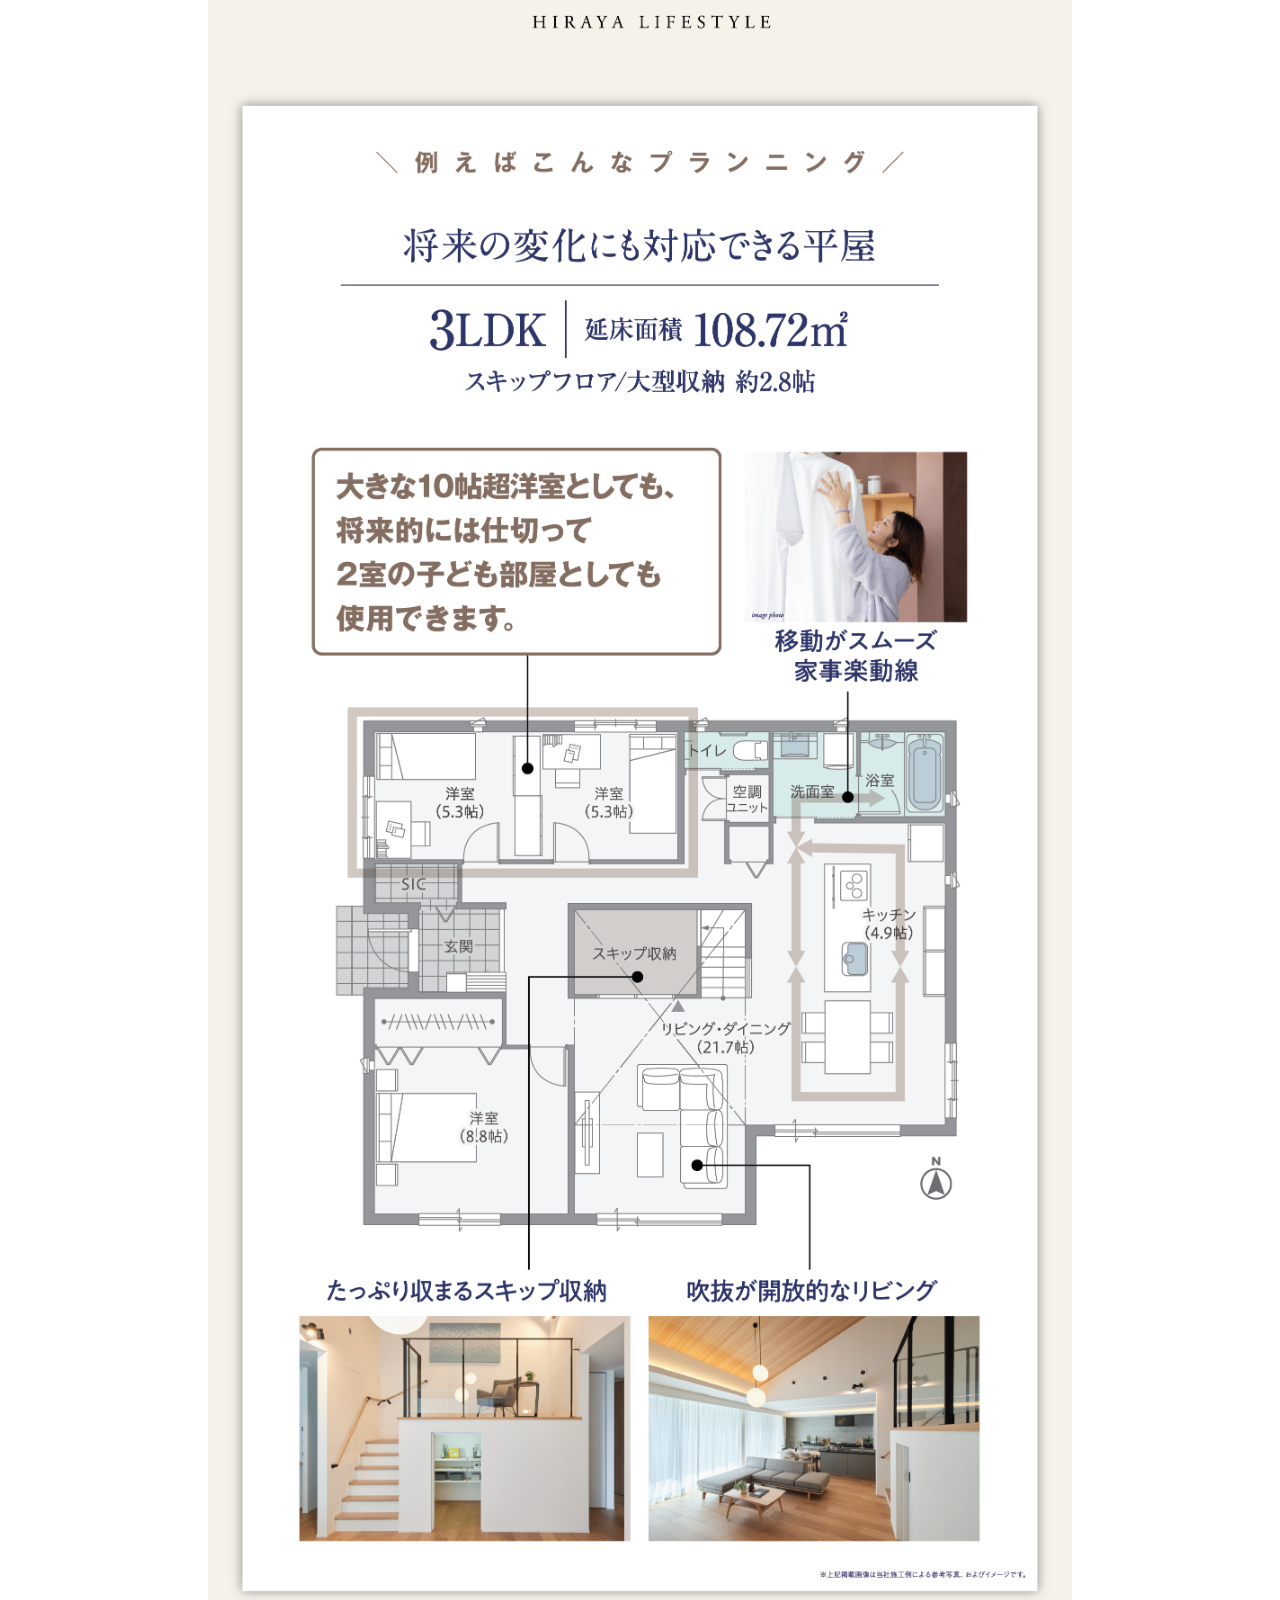
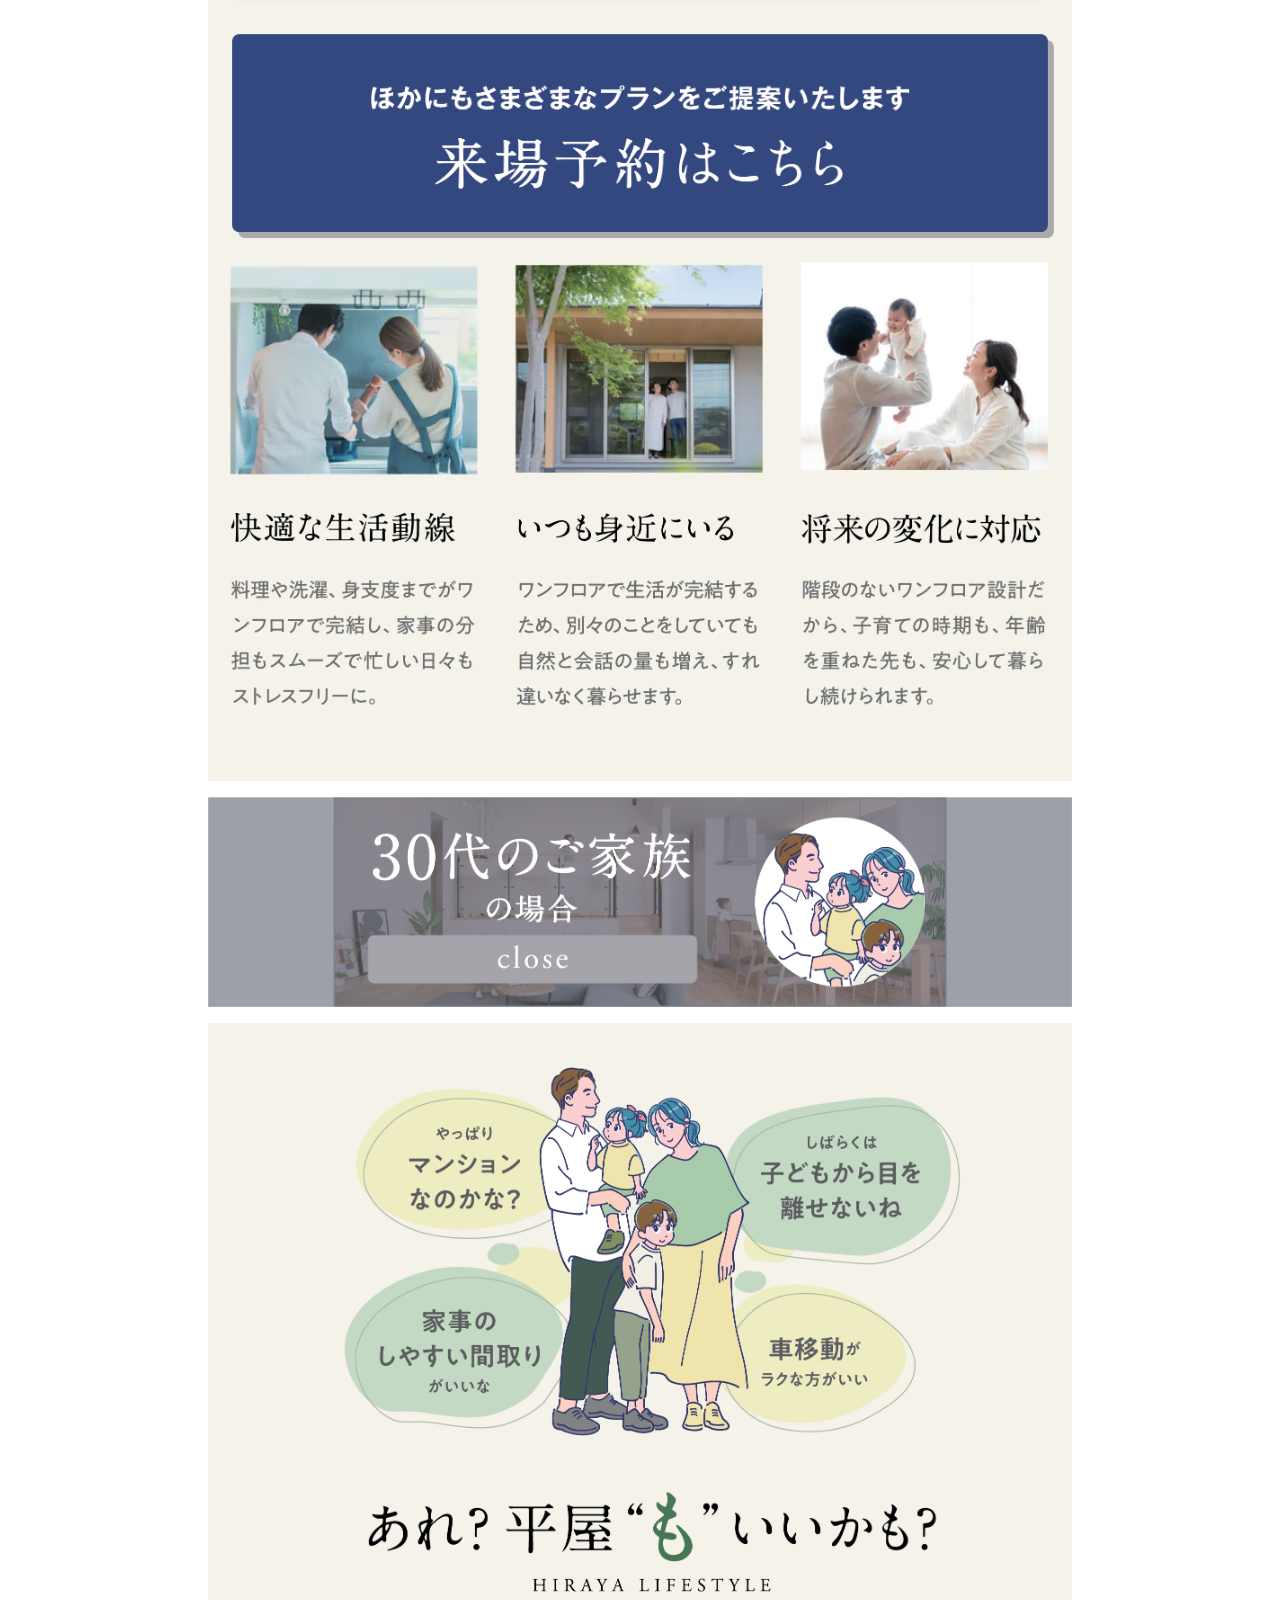
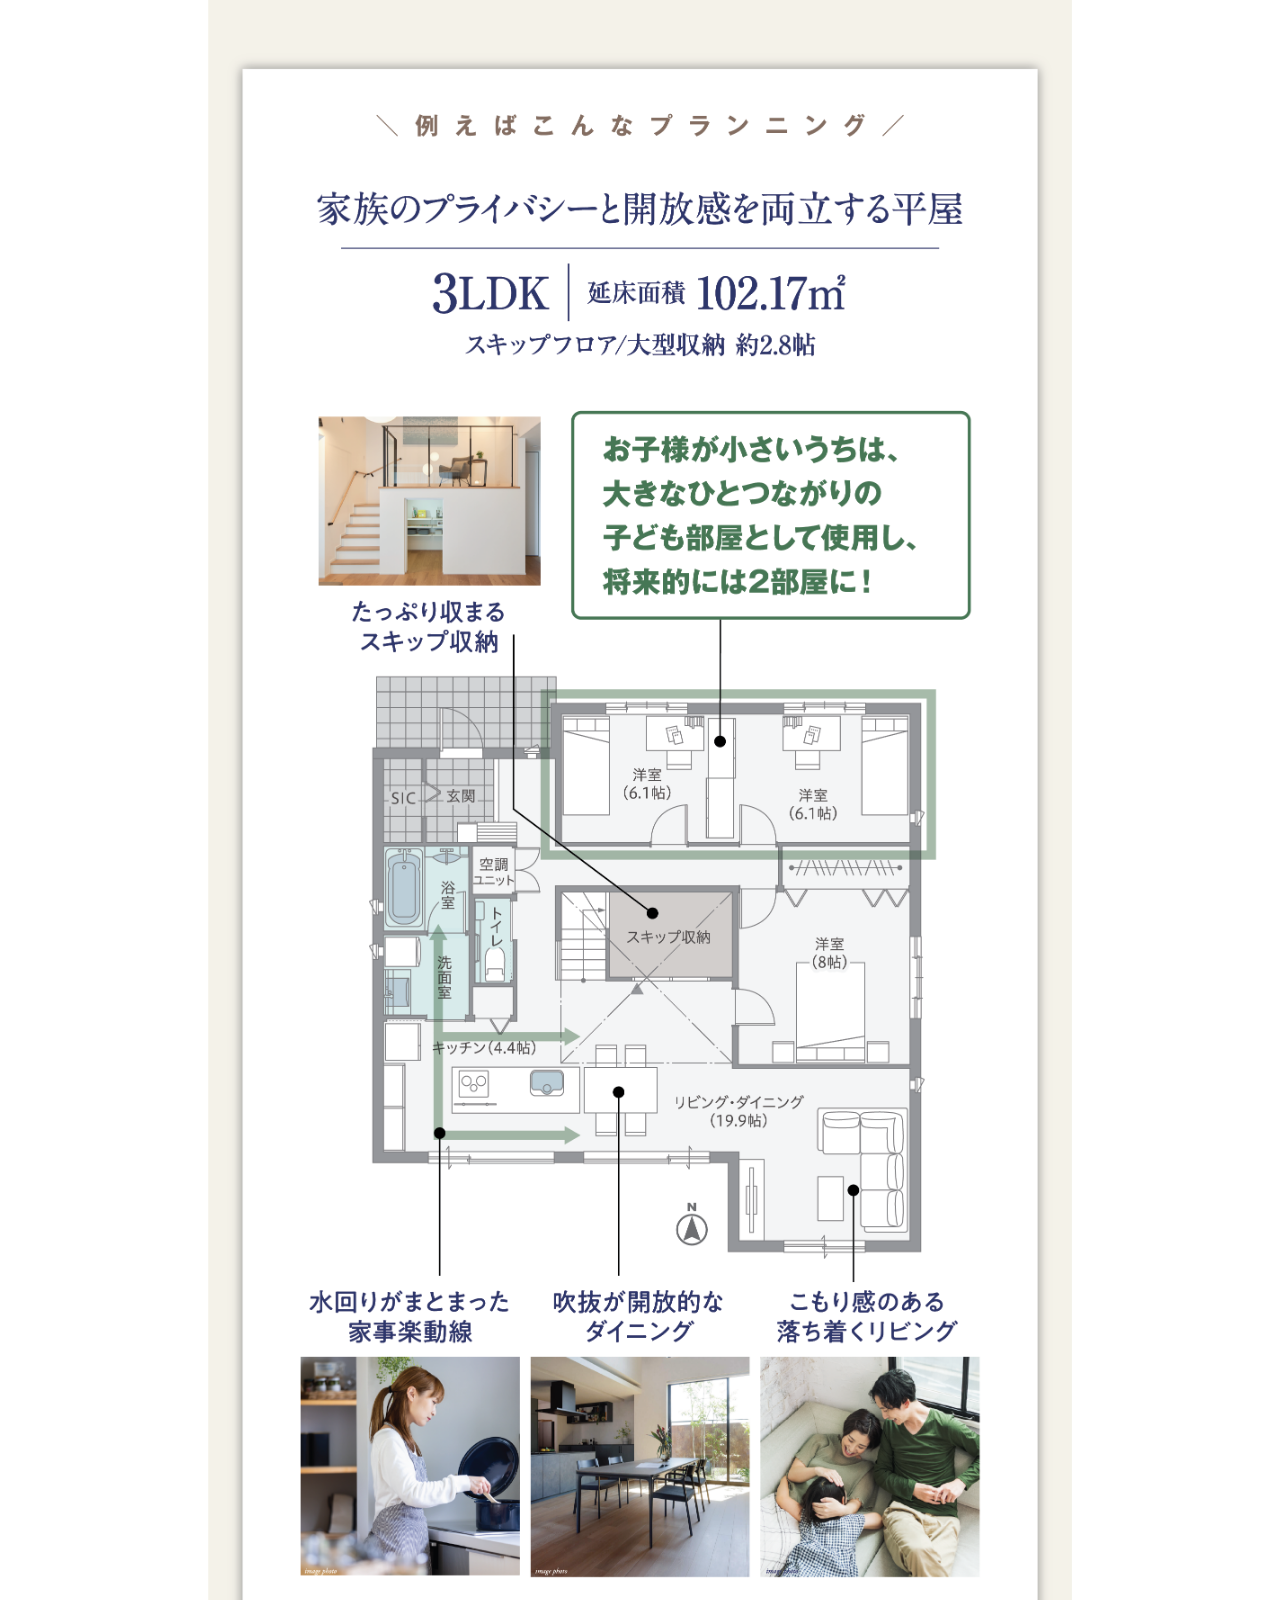
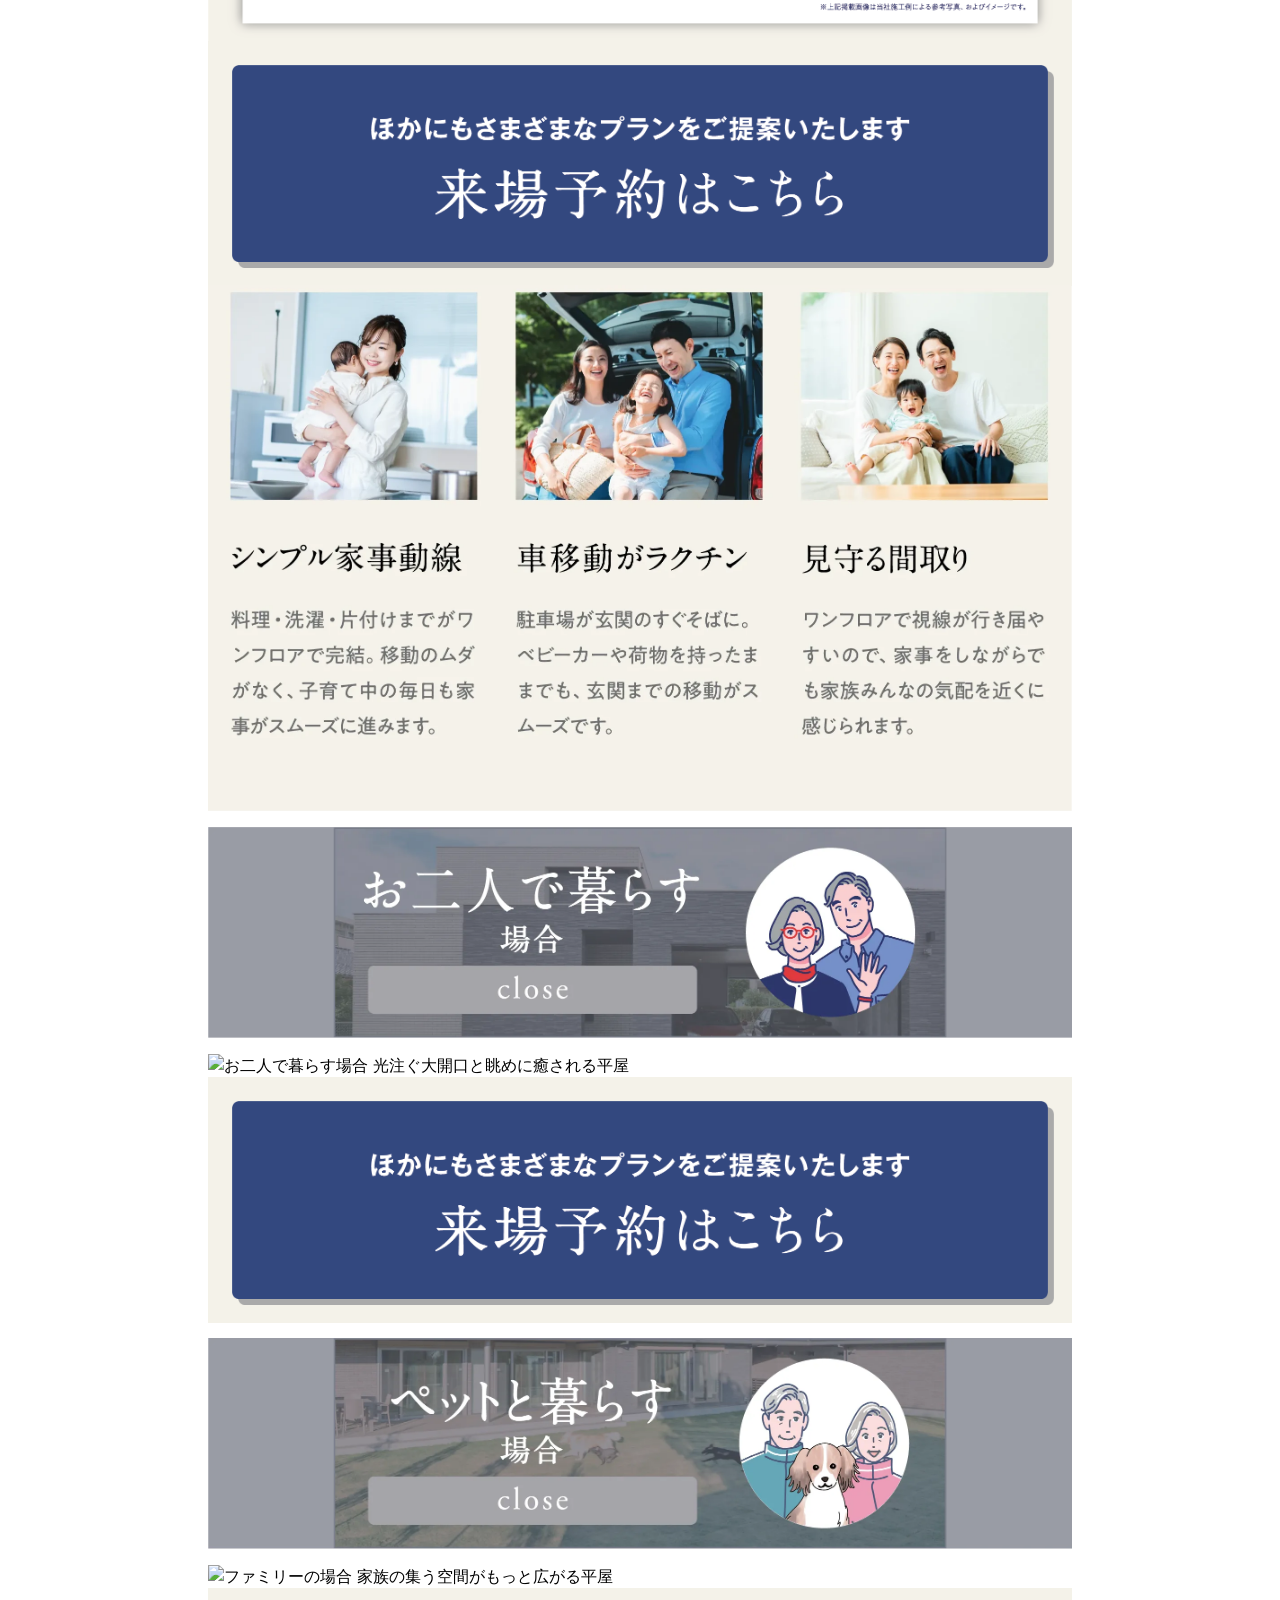
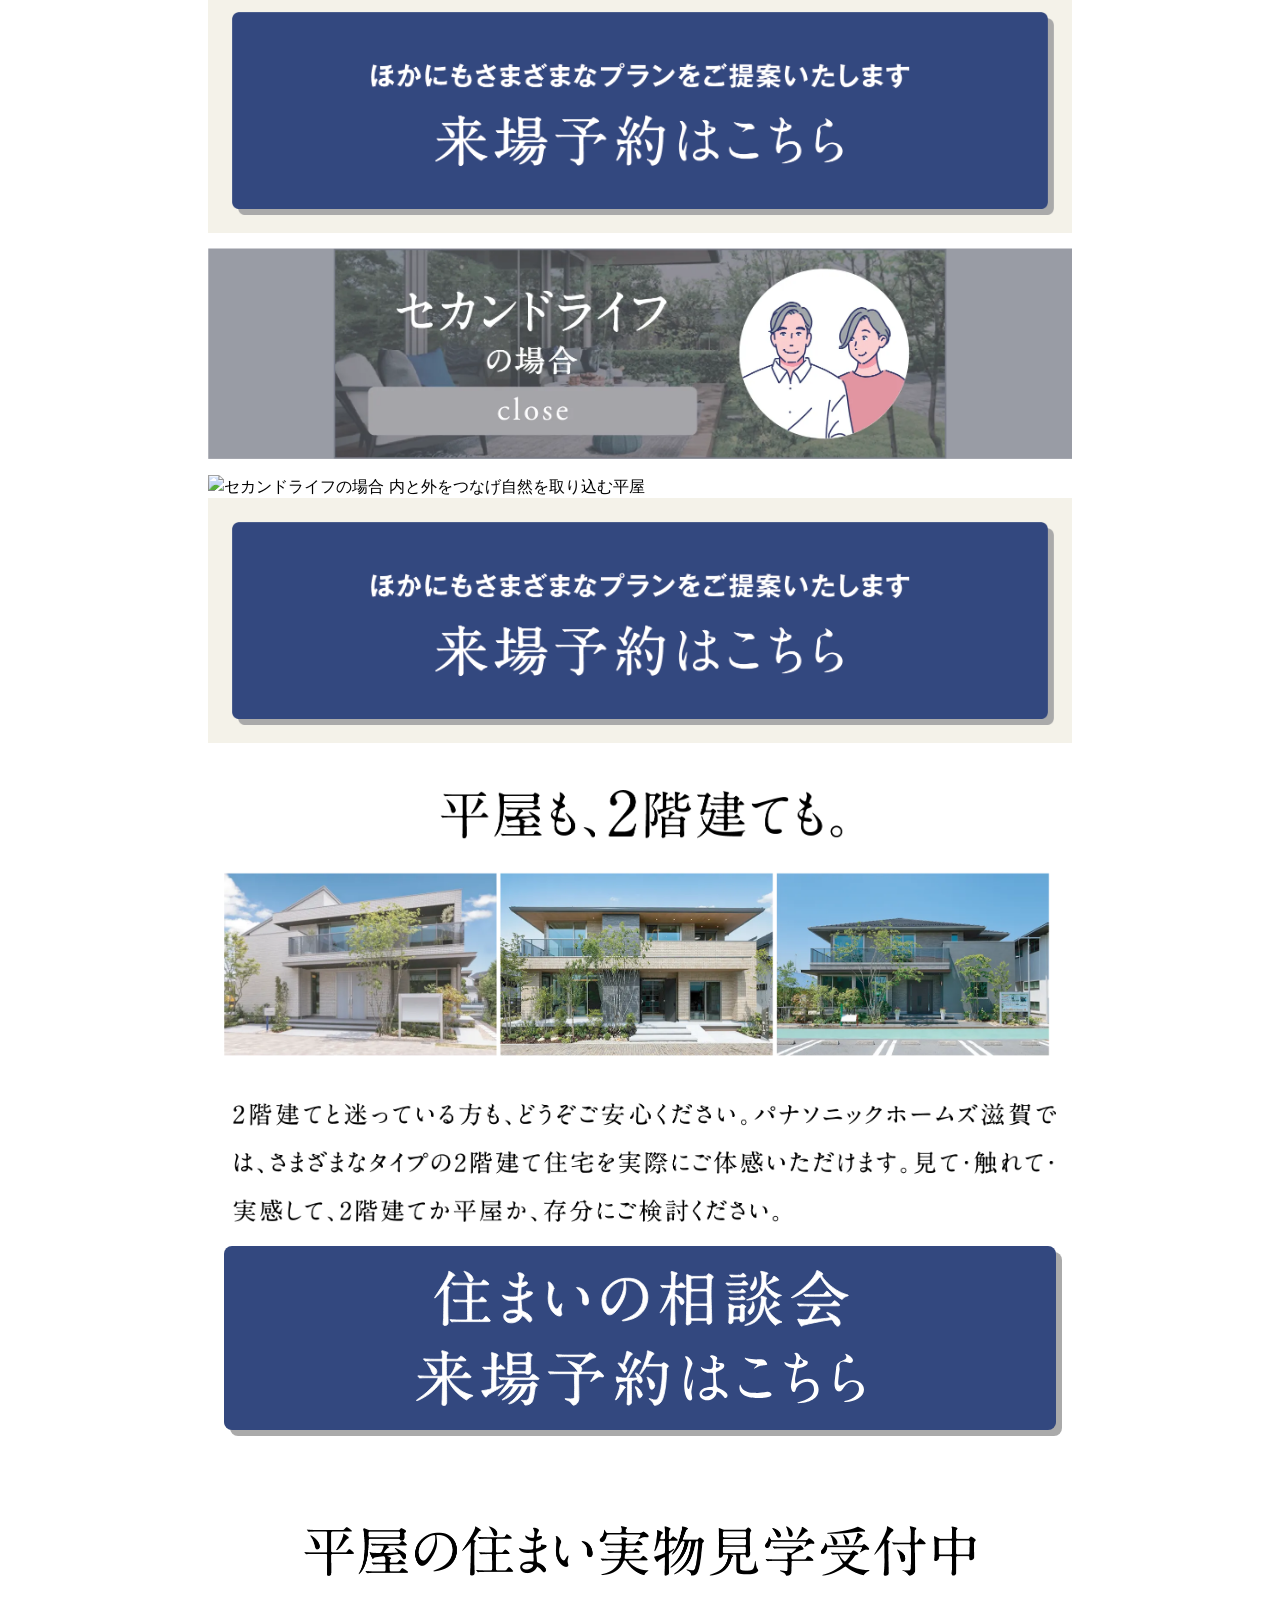
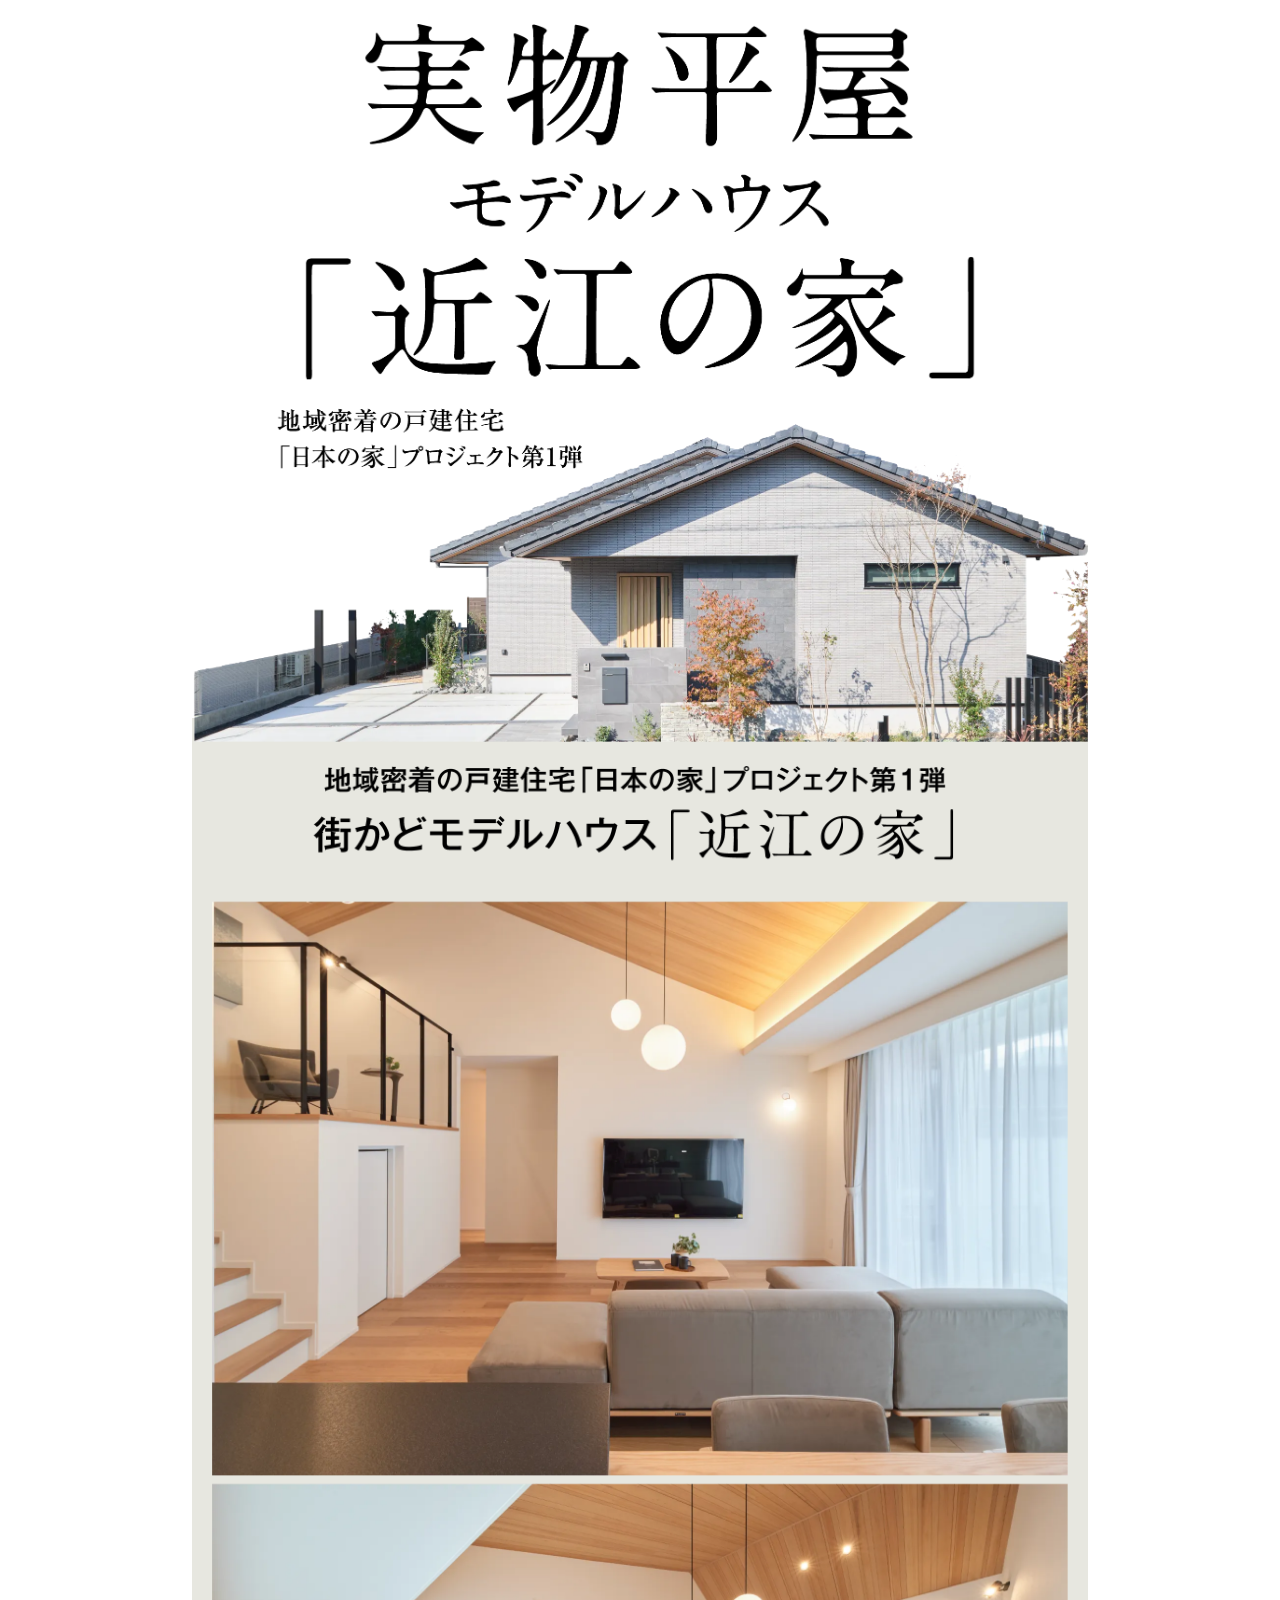
==== commit 8f977781: "Add files via upload" ====
--- a/index.html
+++ b/index.html
@@ -71,7 +71,6 @@
 					<figure class="max-w-240 mx-auto">
 						<img src="./_assets/images/sec01/summer-lead.webp?ts=260623" alt="実物平屋モデルハウスにて住まいの相談会開催中 ライフスタイル別の平屋プランをご提案" />
 					</figure>
-
 					<a
 						href="https://homes.panasonic.com/cgi-bin/webkytn/RC05205/input"
 						target="_blank"
@@ -79,23 +78,25 @@
 					>
 						<img src="./_assets/images/sec01/summer-reservation.webp?ts=260623" alt="平屋体験見学ご予約受付中 ご予約はこちらから" />
 					</a>
-
 					<figure class="max-w-240 mx-auto">
-						<img src="./_assets/images/sec01/summer-notes.webp?ts=260623" alt="夏の平屋体験プレゼントに関する注意事項" />
-					</figure>
-
-					<div class="relative max-w-240 mx-auto" style="position: relative;">
-						<figure class="px-[5%]">
+						<picture>
+							<source media="(min-width: 768px)" srcset="./_assets/images/sec01/summer-notes_pc.webp?ts=260623" />
+							<img src="./_assets/images/sec01/summer-notes_sp.webp?ts=260623" alt="夏の平屋体験プレゼントに関する注意事項" />
+						</picture>
+					</figure>
+
+					<div class="grid max-w-240 mx-auto" style="position: relative;">
+						<figure class="col-span-full row-span-full px-[5%]">
 							<picture>
 								<source media="(min-width: 768px)" srcset="./_assets/images/sec01/topics_pc.svg?ts=260514" />
 								<img src="./_assets/images/sec01/topics_sp.svg?ts=260514" alt="平屋TOPICS パナソニックホームズの平屋品質、どのご家族にも合う平屋プランがある、実物平屋モデルハウス 近江の家" class="w-full h-auto" />
 							</picture>
 						</figure>
-						<nav aria-label="平屋TOPICS" style="position:absolute; left:5%; right:5%; top:0; bottom:0; z-index:20; display:grid; grid-template-columns:repeat(3, 1fr);">
-							<a href="#topic-01" aria-label="パナソニックホームズの平屋品質へ" style="display:block; width:100%; height:100%; cursor:pointer; text-indent:-9999px; overflow:hidden; background:rgba(255,255,255,0);">TOPIC 1</a>
-							<a href="#topic-02" aria-label="どのご家族にも合う平屋プランへ" style="display:block; width:100%; height:100%; cursor:pointer; text-indent:-9999px; overflow:hidden; background:rgba(255,255,255,0);">TOPIC 2</a>
-							<a href="#topic-03" aria-label="実物平屋モデルハウス 近江の家へ" style="display:block; width:100%; height:100%; cursor:pointer; text-indent:-9999px; overflow:hidden; background:rgba(255,255,255,0);">TOPIC 3</a>
-						</nav>
+						<div aria-hidden="false" style="position: absolute; inset: 0 5%; z-index: 10; display: grid; grid-template-columns: repeat(3, minmax(0, 1fr));">
+							<a href="#topic-01" aria-label="パナソニックホームズの平屋品質" style="display: block;"></a>
+							<a href="#topic-02" aria-label="どのご家族にも合う平屋プランがある" style="display: block;"></a>
+							<a href="#topic-03" aria-label="実物平屋モデルハウス 近江の家" style="display: block;"></a>
+						</div>
 					</div>
 				</div>
 			</section>
@@ -245,7 +246,10 @@
 					</summary>
 					<div>
 						<figure>
-							<img src="./_assets/images/sec03/case-couple-body.webp?ts=260623" alt="お二人で暮らす場合 光注ぐ大開口と眺めに癒される平屋" />
+							<picture>
+								<source media="(min-width: 768px)" srcset="./_assets/images/sec03/case-couple-body_pc.webp?ts=260623" />
+								<img src="./_assets/images/sec03/case-couple-body_sp.webp?ts=260623" alt="お二人で暮らす場合 光注ぐ大開口と眺めに癒される平屋" />
+							</picture>
 						</figure>
 						<div class="py-6 -my-px bg-[#f4f2e9] px-6">
 							<a
@@ -254,7 +258,10 @@
 								href="https://homes.panasonic.com/cgi-bin/webkytn/RC05205/input"
 								target="_blank"
 							>
-								<img src="./_assets/images/sec03/case-couple-reservation.webp?ts=260623" alt="ほかにもさまざまなプランをご提案いたします 来場予約はこちら" />
+								<picture>
+	<source media="(min-width: 768px)" srcset="./_assets/images/sec03/link-01_pc.webp?ts=260514" />
+	<img src="./_assets/images/sec03/link-01_sp.webp?ts=260514" alt="" />
+</picture>
 							</a>
 						</div>
 					</div>
@@ -278,7 +285,10 @@
 					</summary>
 					<div>
 						<figure>
-							<img src="./_assets/images/sec03/case-family-body.webp?ts=260623" alt="ファミリーの場合 家族の集う空間がもっと広がる平屋" />
+							<picture>
+								<source media="(min-width: 768px)" srcset="./_assets/images/sec03/case-family-body_pc.webp?ts=260623" />
+								<img src="./_assets/images/sec03/case-family-body_sp.webp?ts=260623" alt="ファミリーの場合 家族の集う空間がもっと広がる平屋" />
+							</picture>
 						</figure>
 						<div class="py-6 -my-px bg-[#f4f2e9] px-6">
 							<a
@@ -287,7 +297,10 @@
 								href="https://homes.panasonic.com/cgi-bin/webkytn/RC05205/input"
 								target="_blank"
 							>
-								<img src="./_assets/images/sec03/case-family-reservation.webp?ts=260623" alt="ほかにもさまざまなプランをご提案いたします 来場予約はこちら" />
+								<picture>
+	<source media="(min-width: 768px)" srcset="./_assets/images/sec03/link-01_pc.webp?ts=260514" />
+	<img src="./_assets/images/sec03/link-01_sp.webp?ts=260514" alt="" />
+</picture>
 							</a>
 						</div>
 					</div>
@@ -311,7 +324,10 @@
 					</summary>
 					<div>
 						<figure>
-							<img src="./_assets/images/sec03/case-secondlife-body.webp?ts=260623" alt="セカンドライフの場合 内と外をつなげ自然を取り込む平屋" />
+							<picture>
+								<source media="(min-width: 768px)" srcset="./_assets/images/sec03/case-secondlife-body_pc.webp?ts=260623" />
+								<img src="./_assets/images/sec03/case-secondlife-body_sp.webp?ts=260623" alt="セカンドライフの場合 内と外をつなげ自然を取り込む平屋" />
+							</picture>
 						</figure>
 						<div class="py-6 -my-px bg-[#f4f2e9] px-6">
 							<a
@@ -320,7 +336,10 @@
 								href="https://homes.panasonic.com/cgi-bin/webkytn/RC05205/input"
 								target="_blank"
 							>
-								<img src="./_assets/images/sec03/case-secondlife-reservation.webp?ts=260623" alt="ほかにもさまざまなプランをご提案いたします 来場予約はこちら" />
+								<picture>
+	<source media="(min-width: 768px)" srcset="./_assets/images/sec03/link-01_pc.webp?ts=260514" />
+	<img src="./_assets/images/sec03/link-01_sp.webp?ts=260514" alt="" />
+</picture>
 							</a>
 						</div>
 					</div>
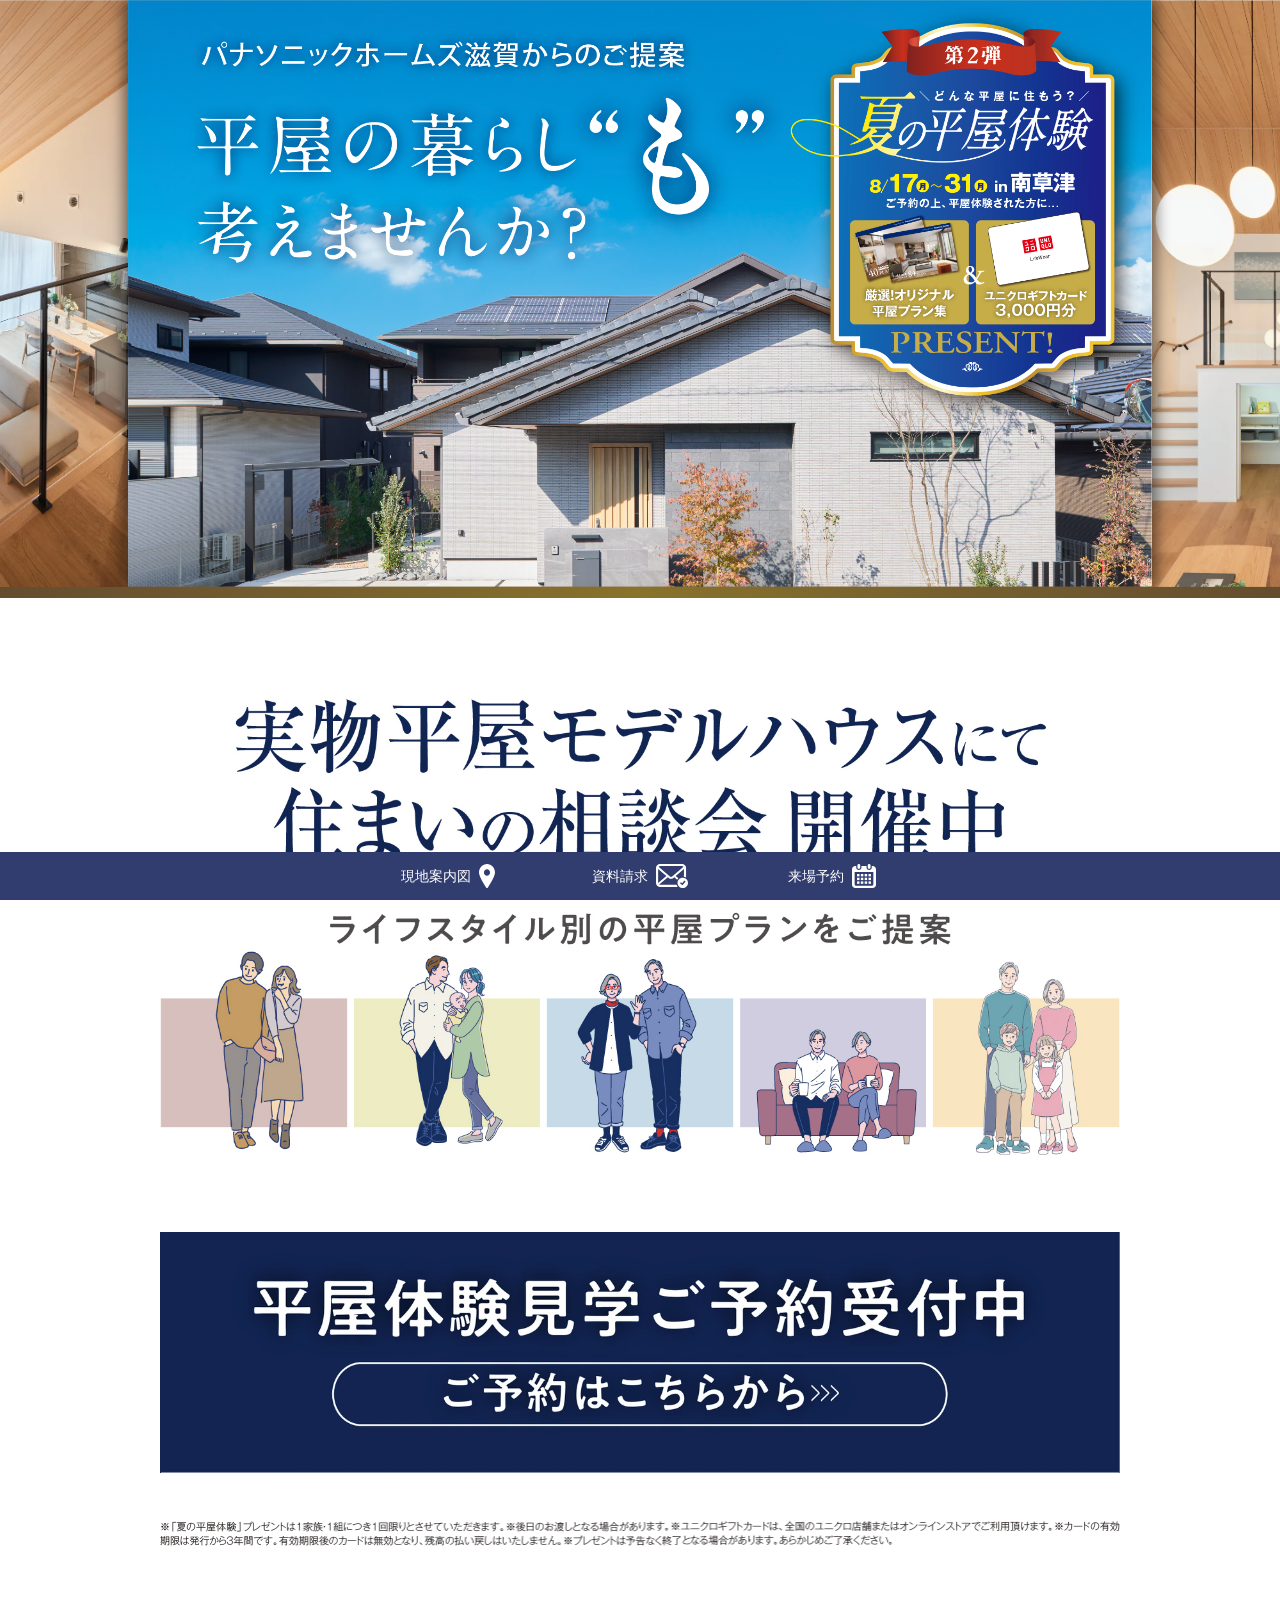
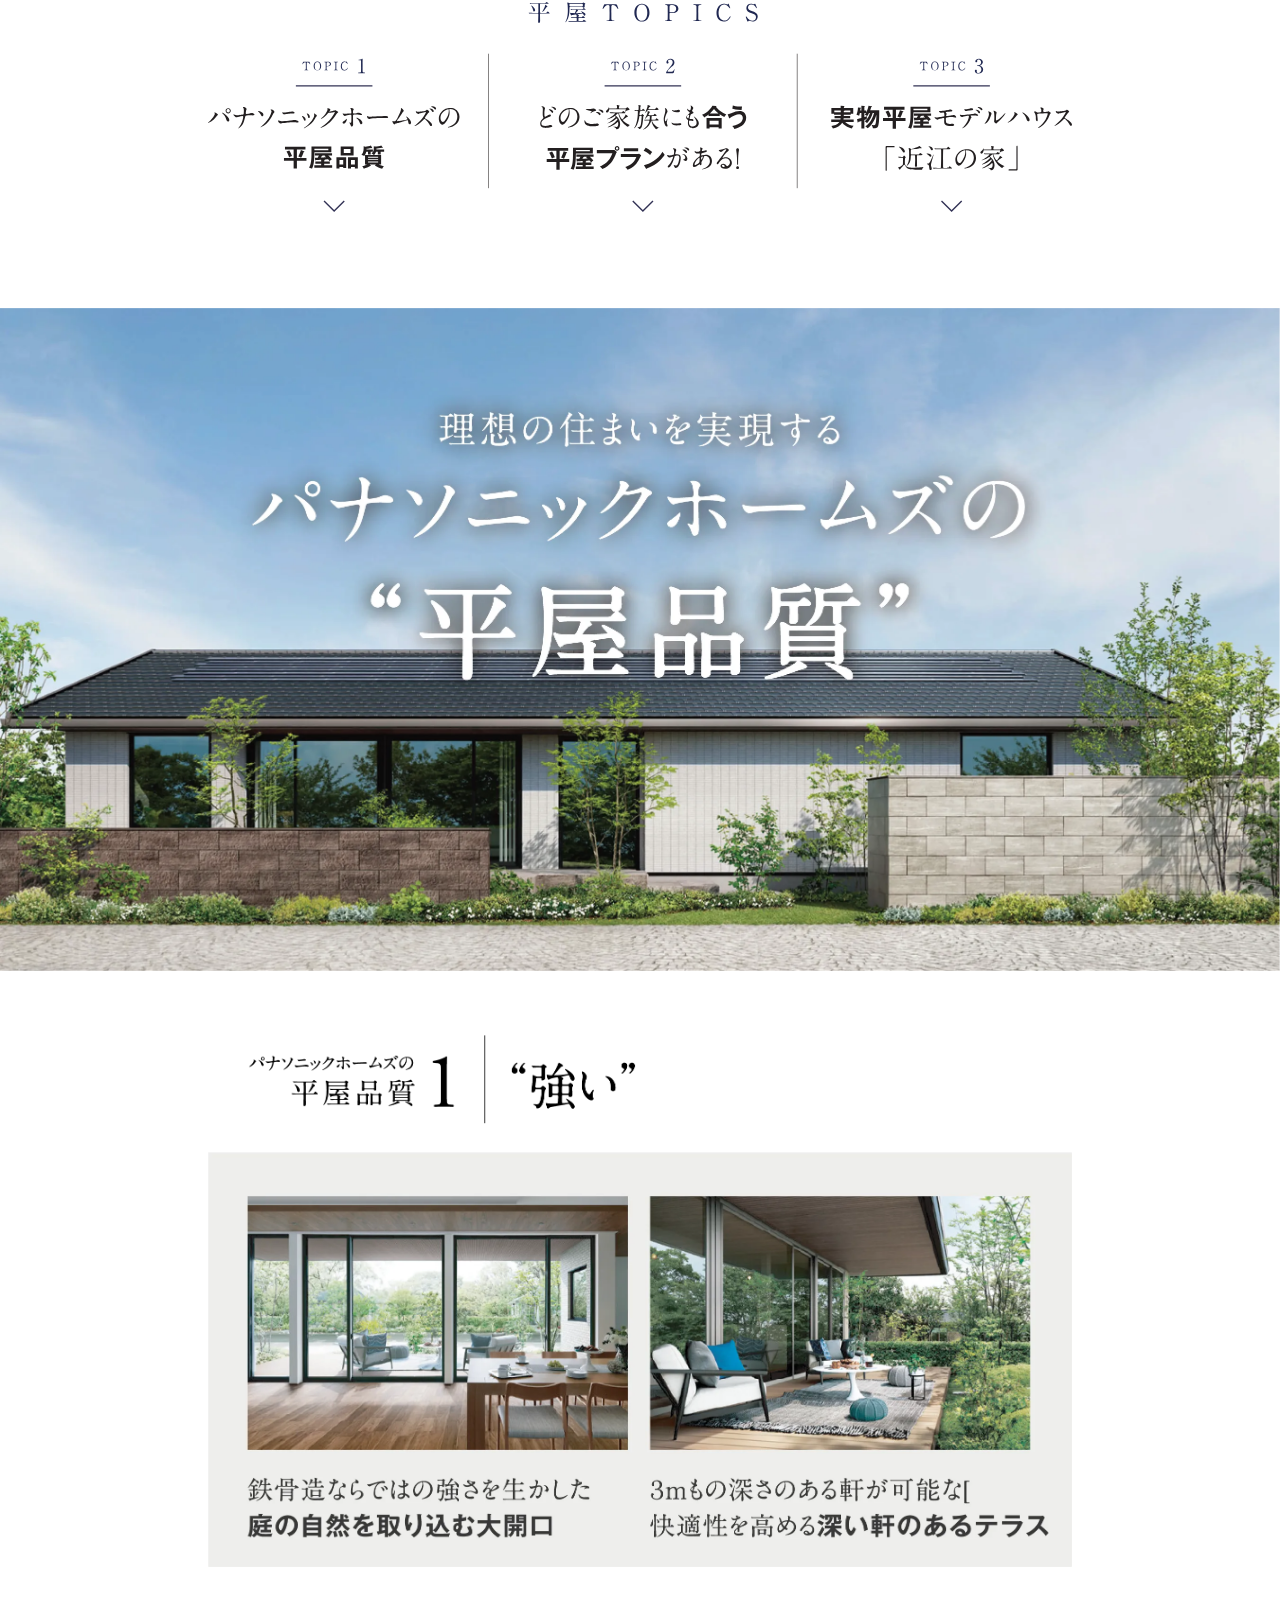
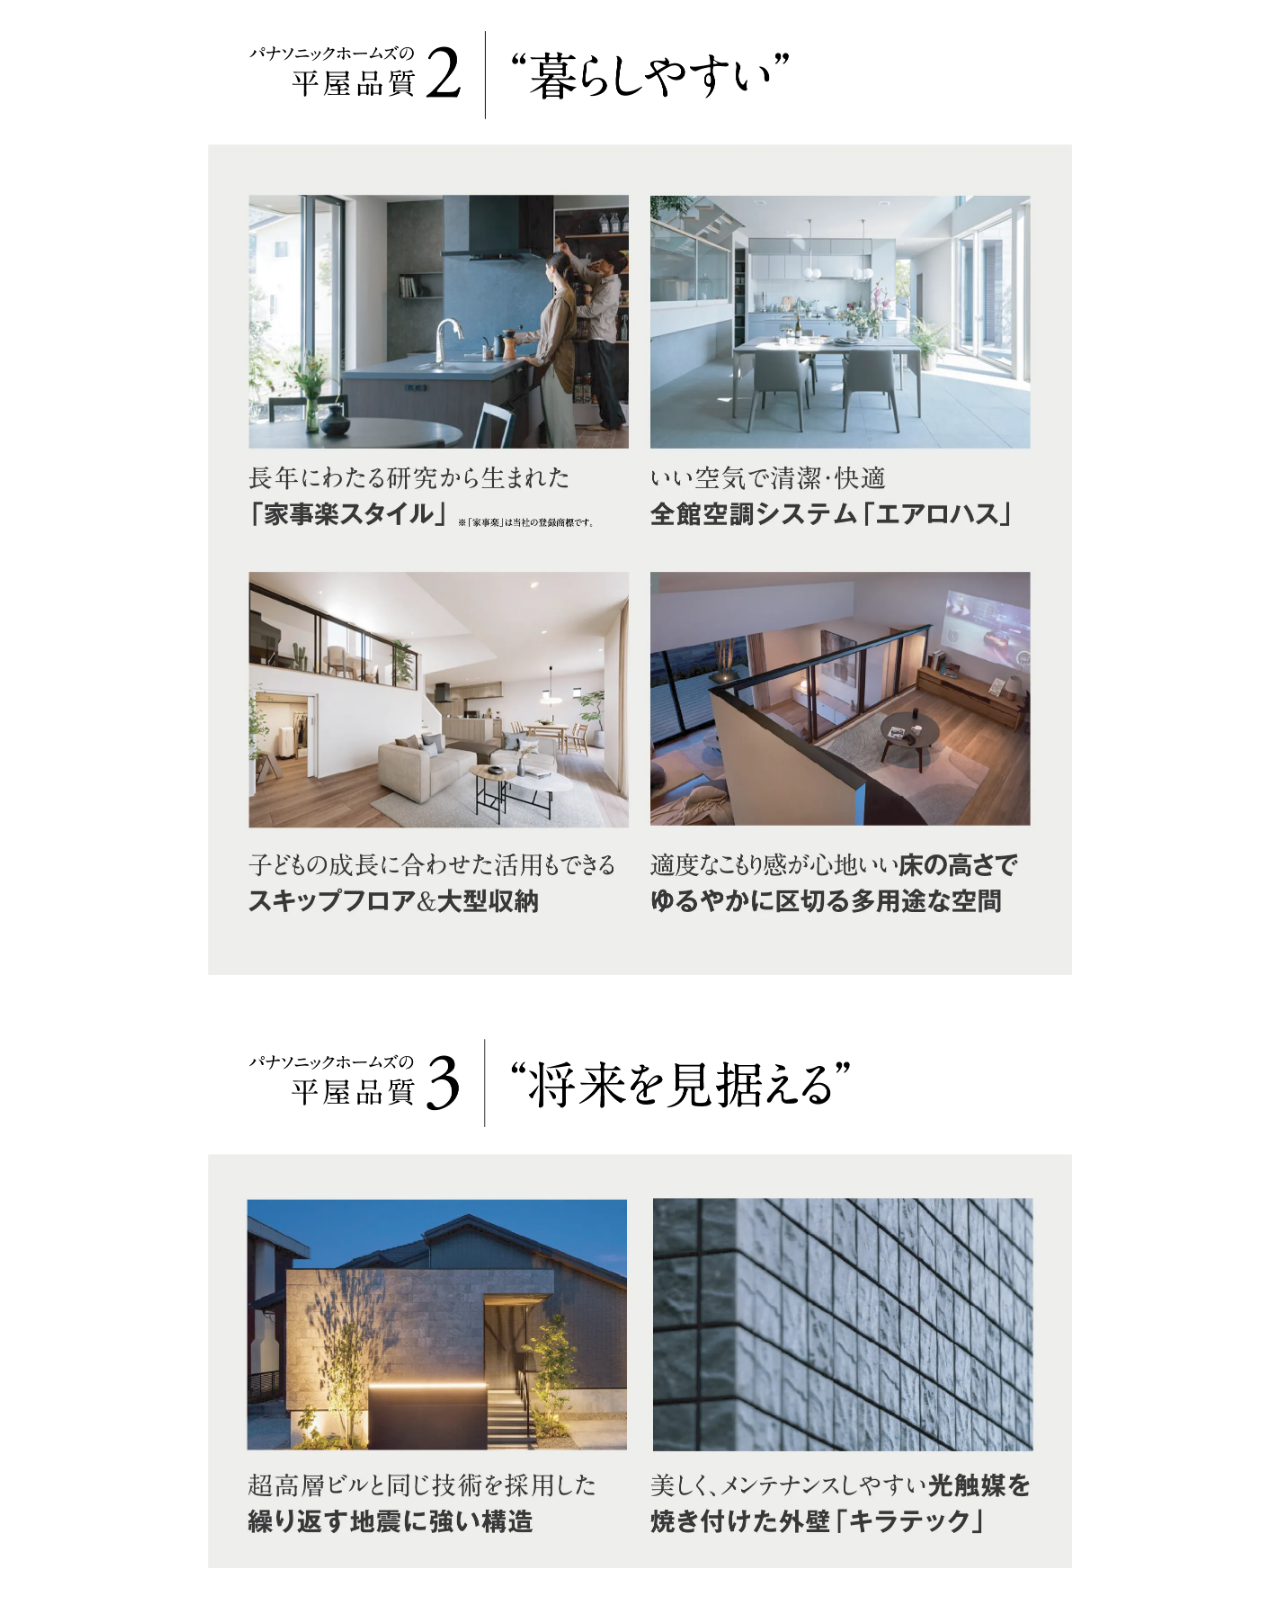
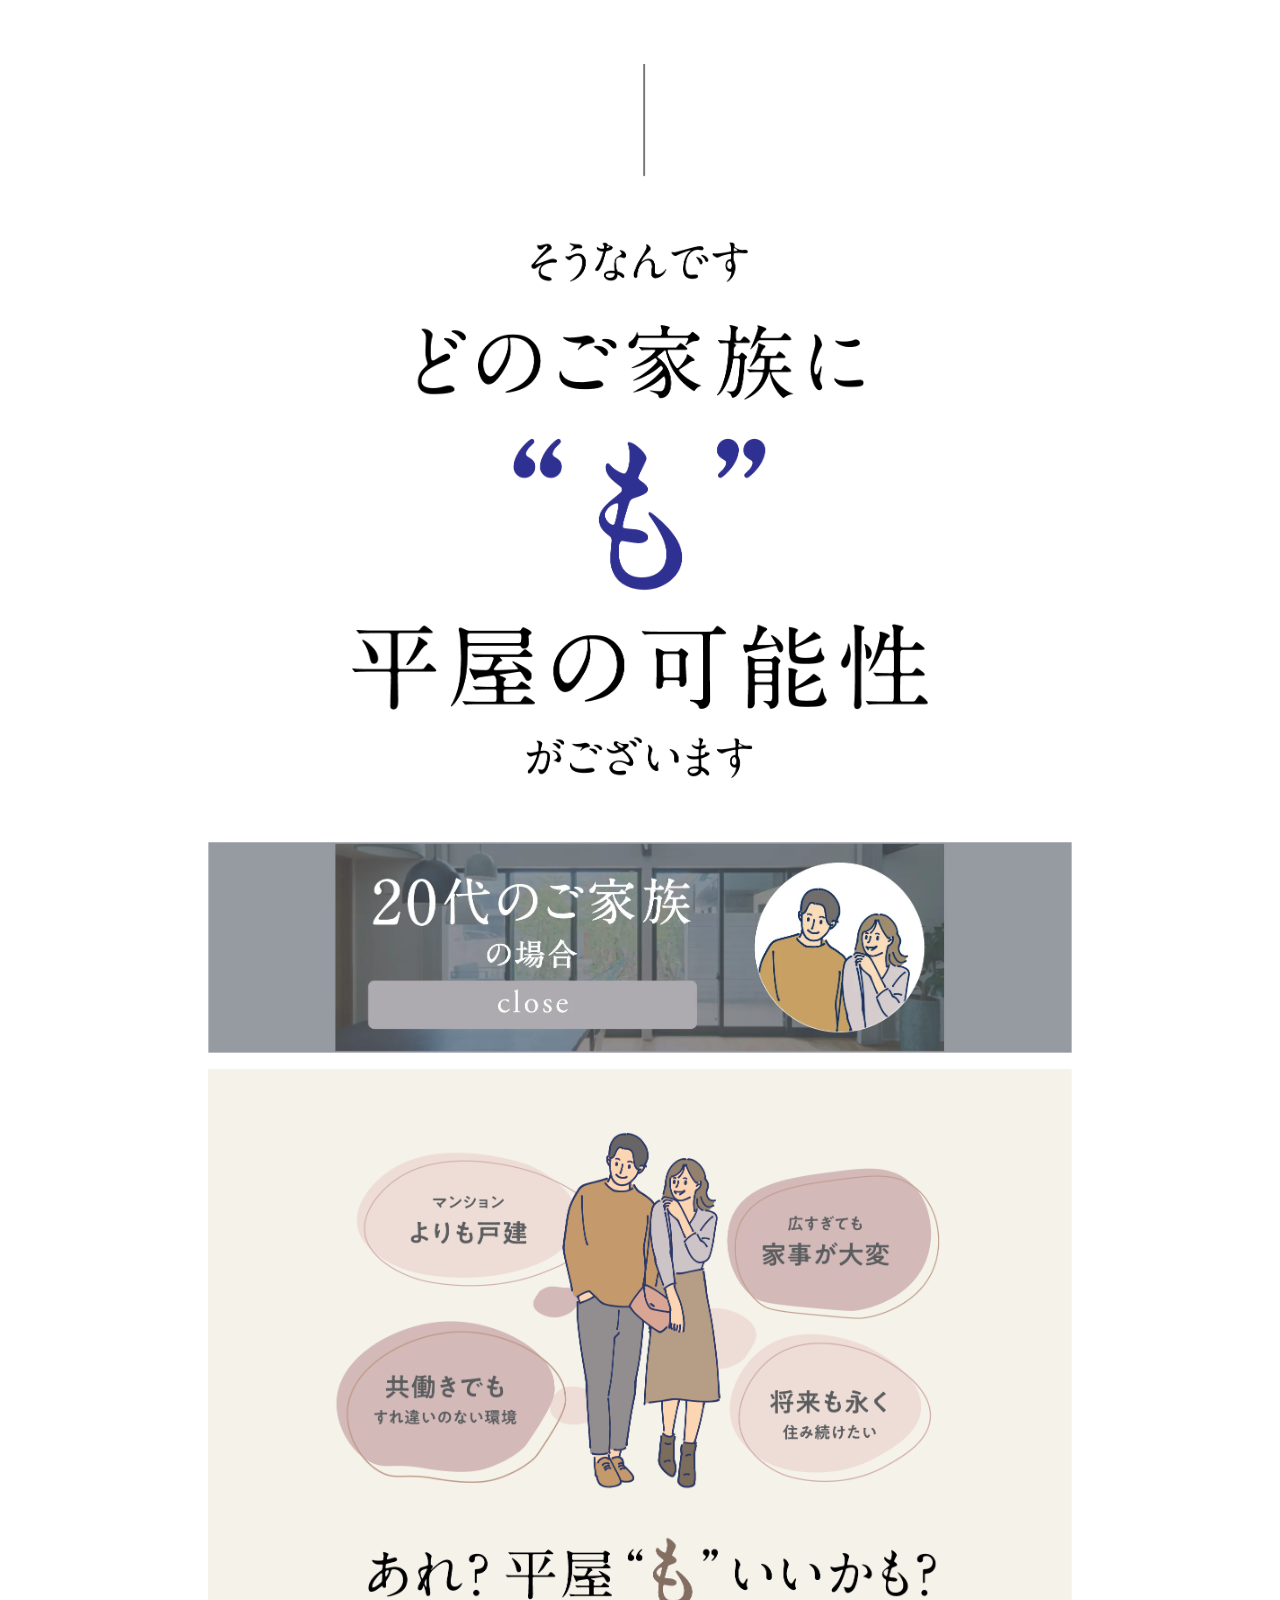
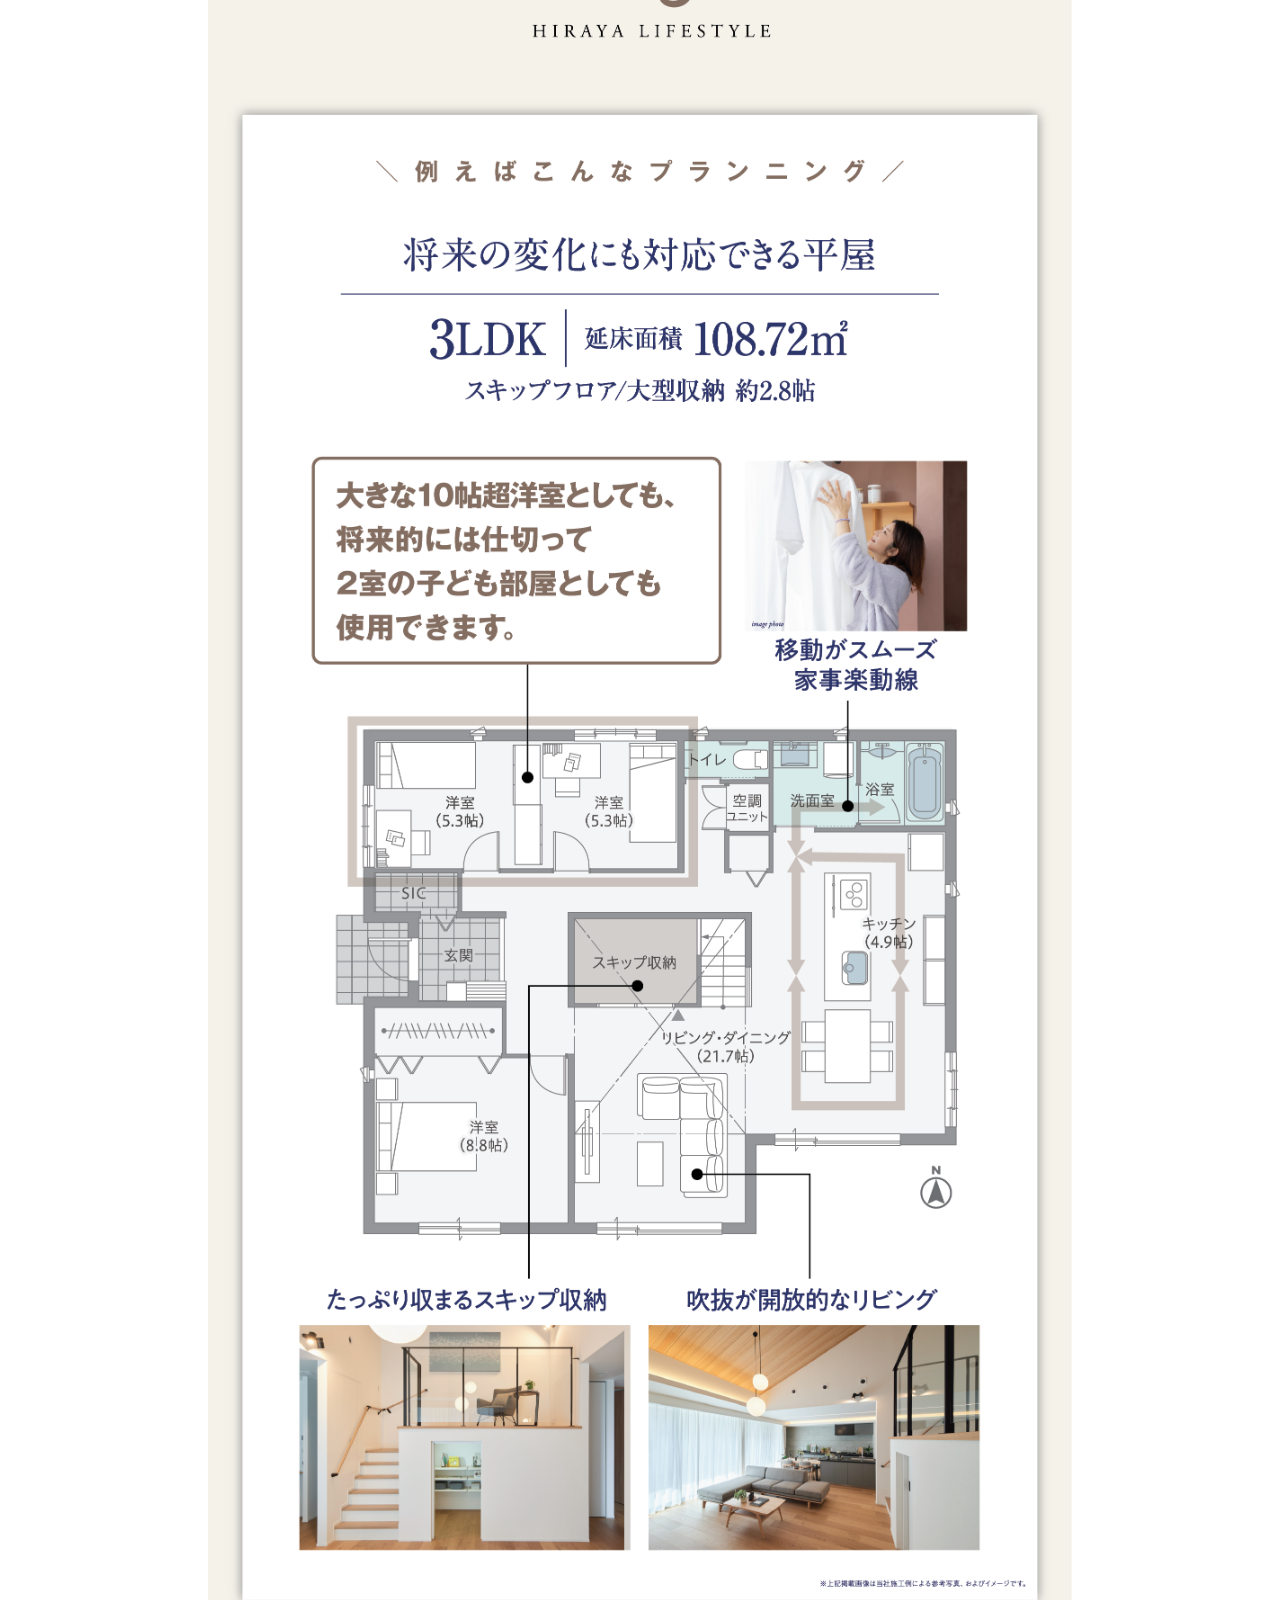
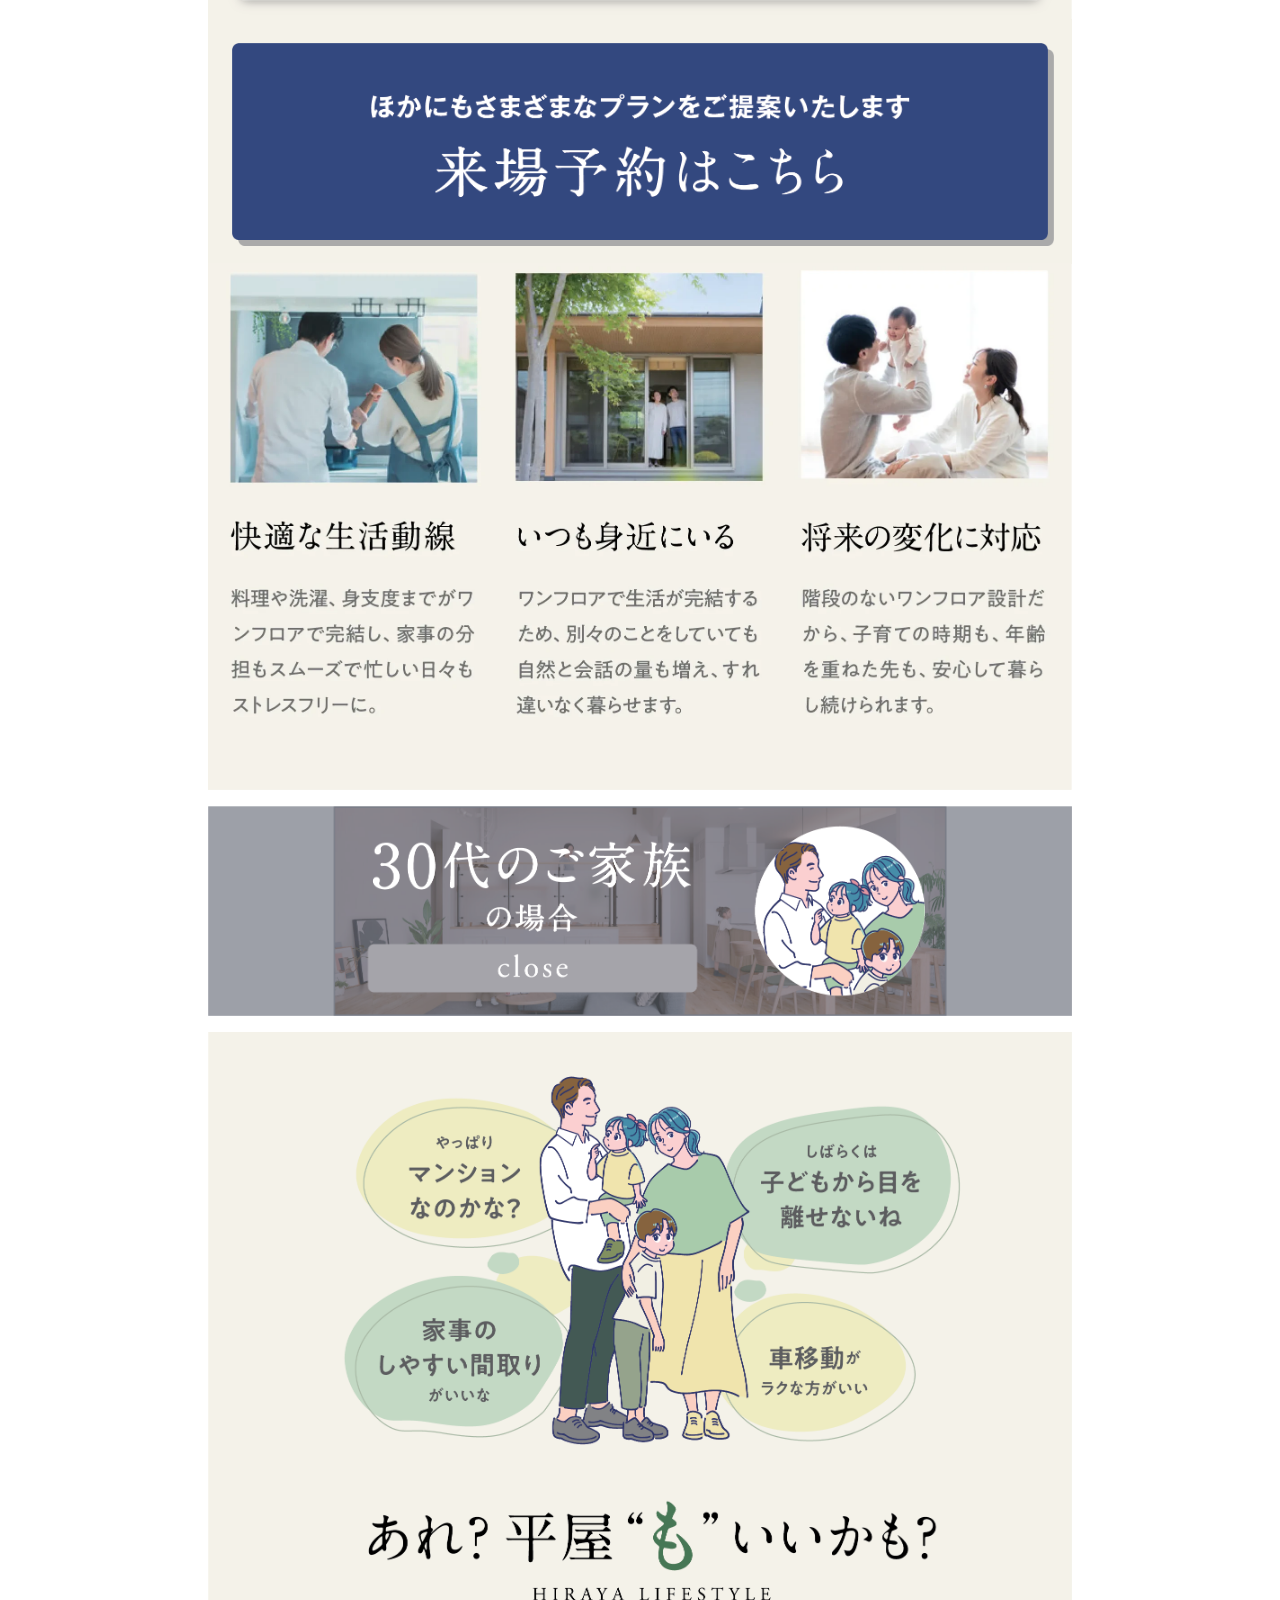
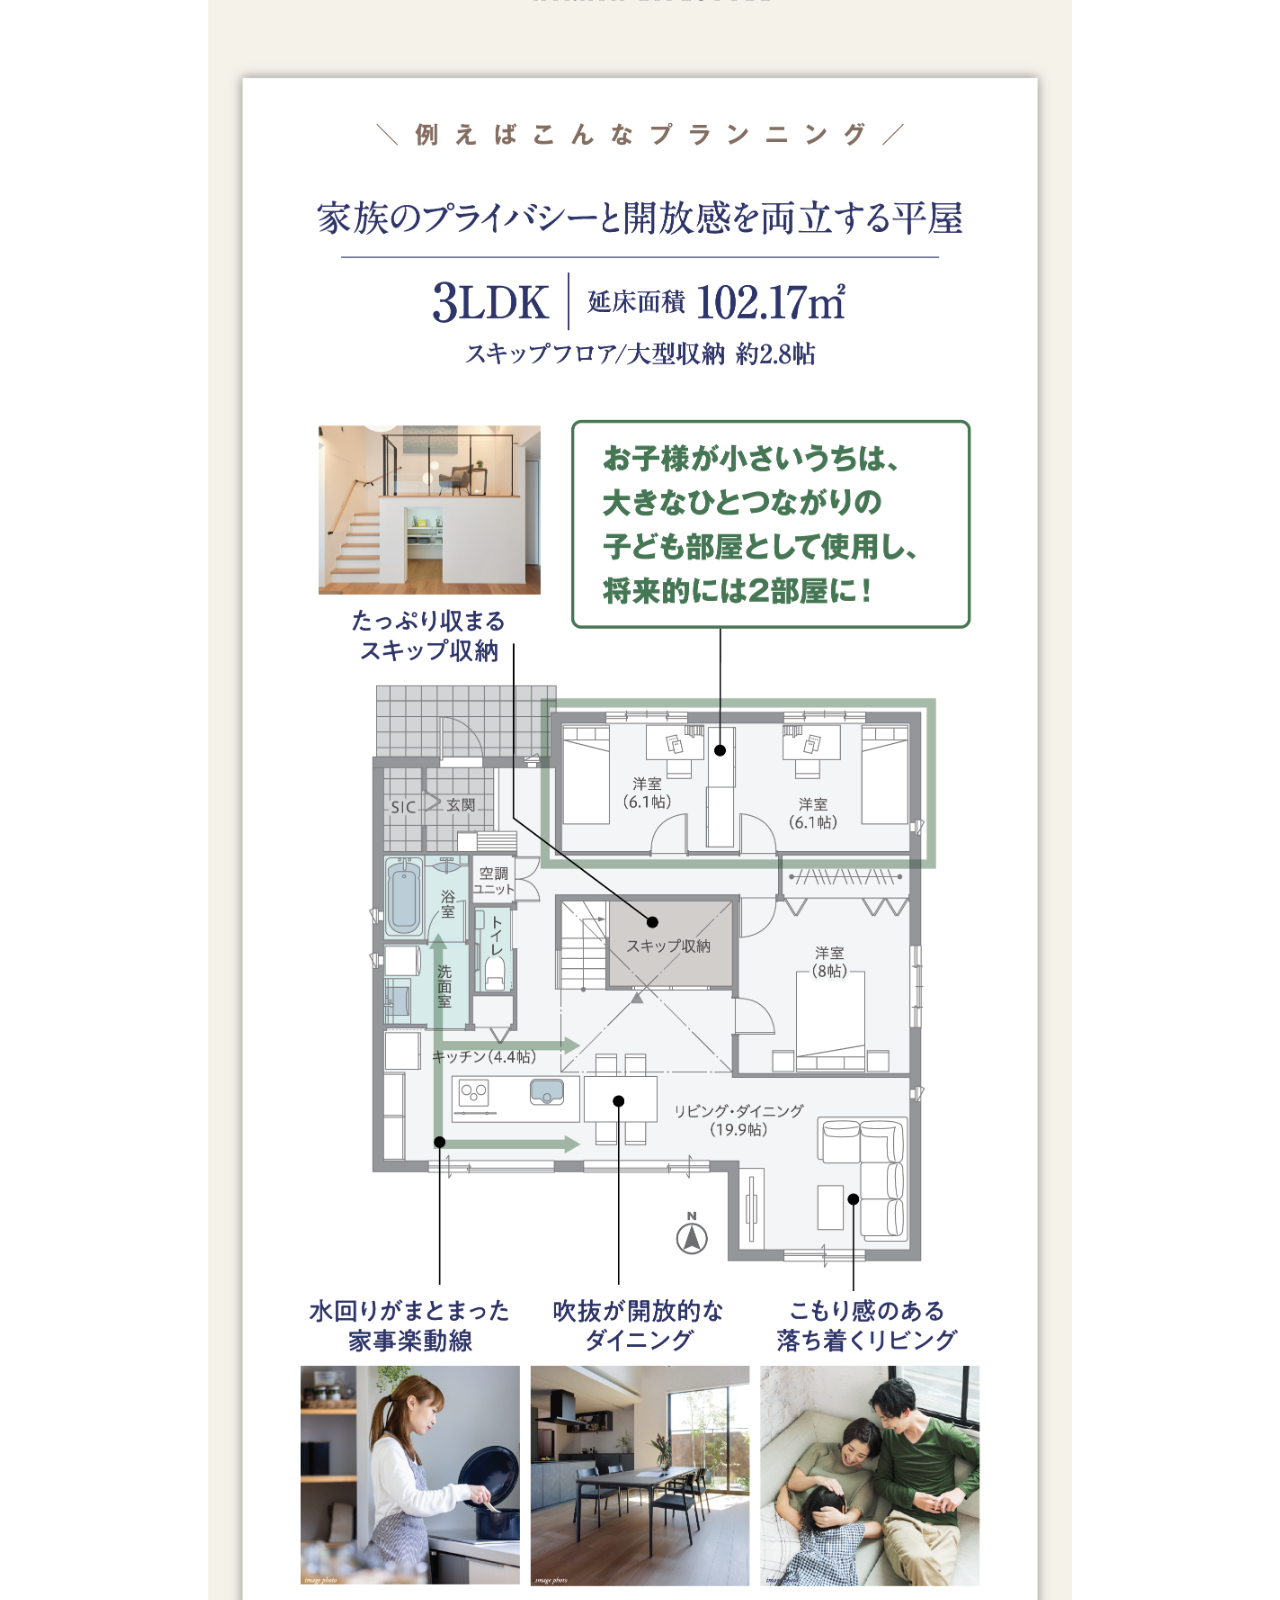
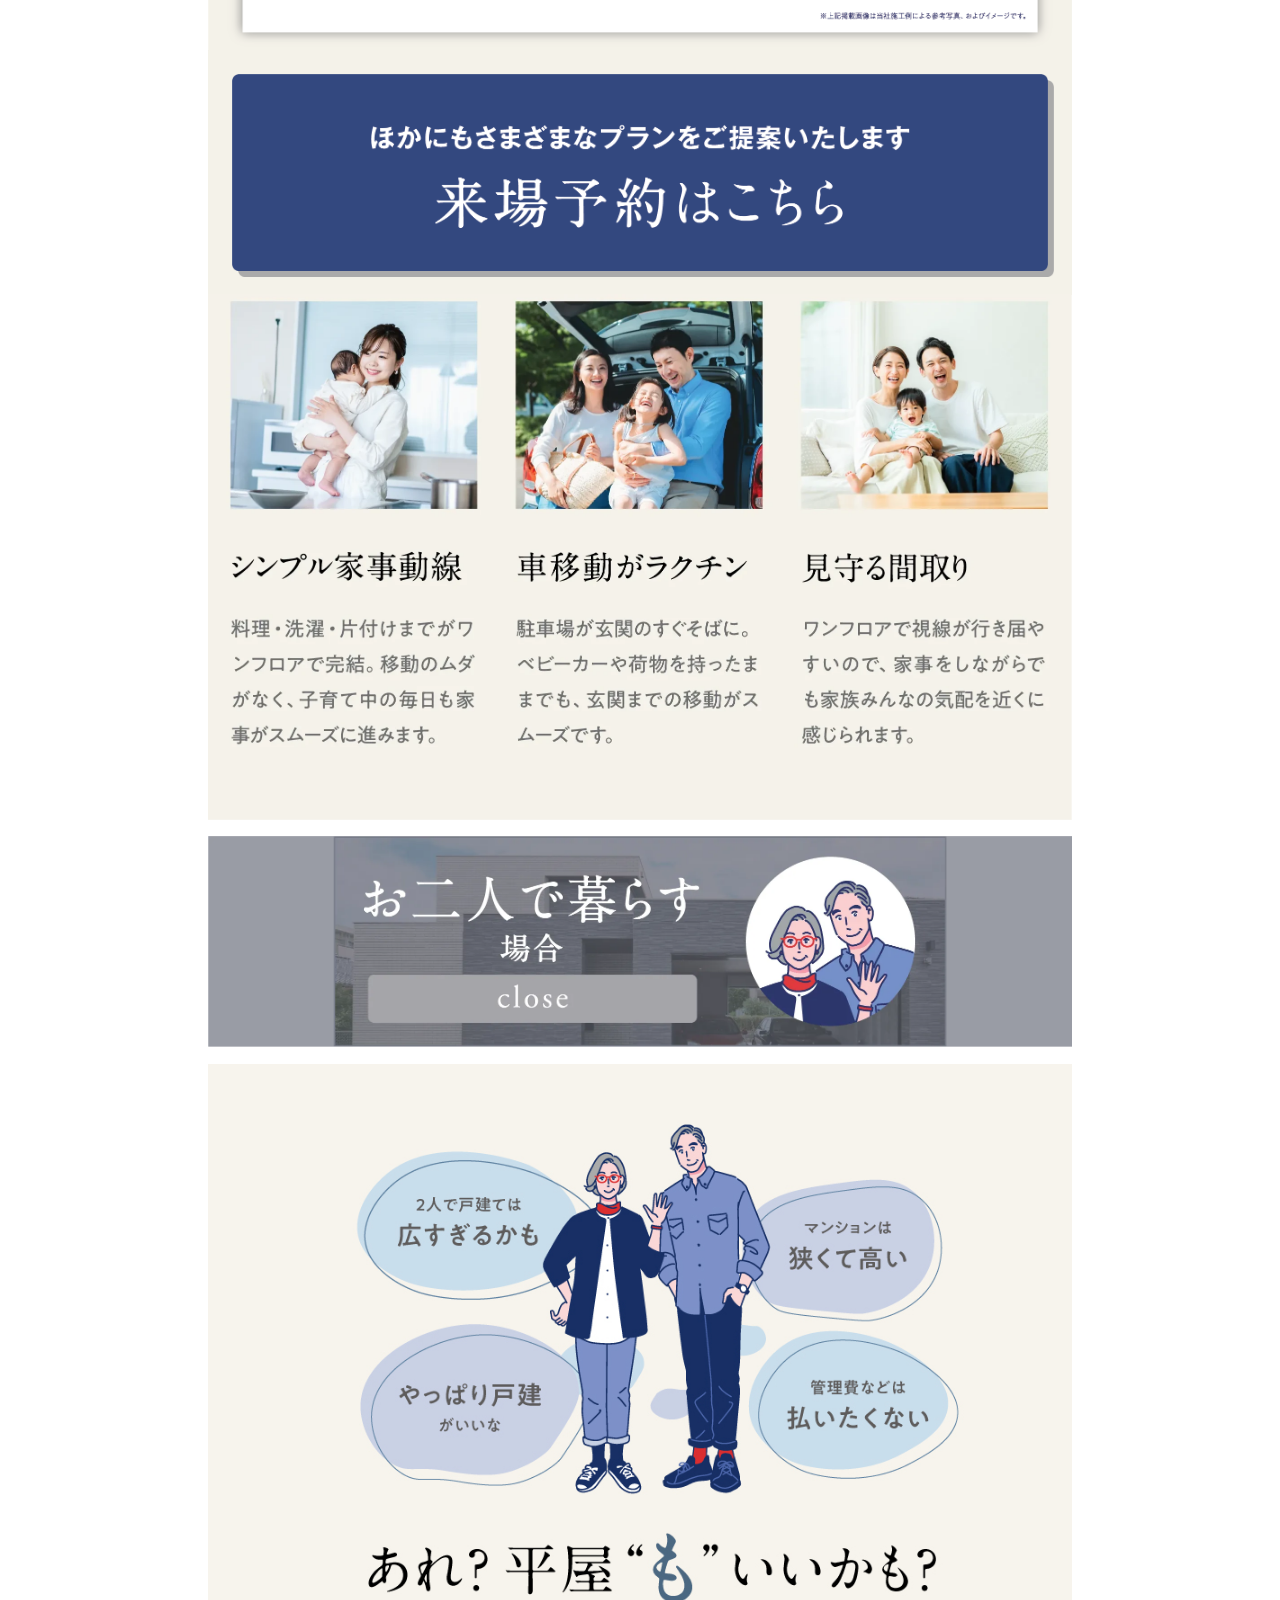
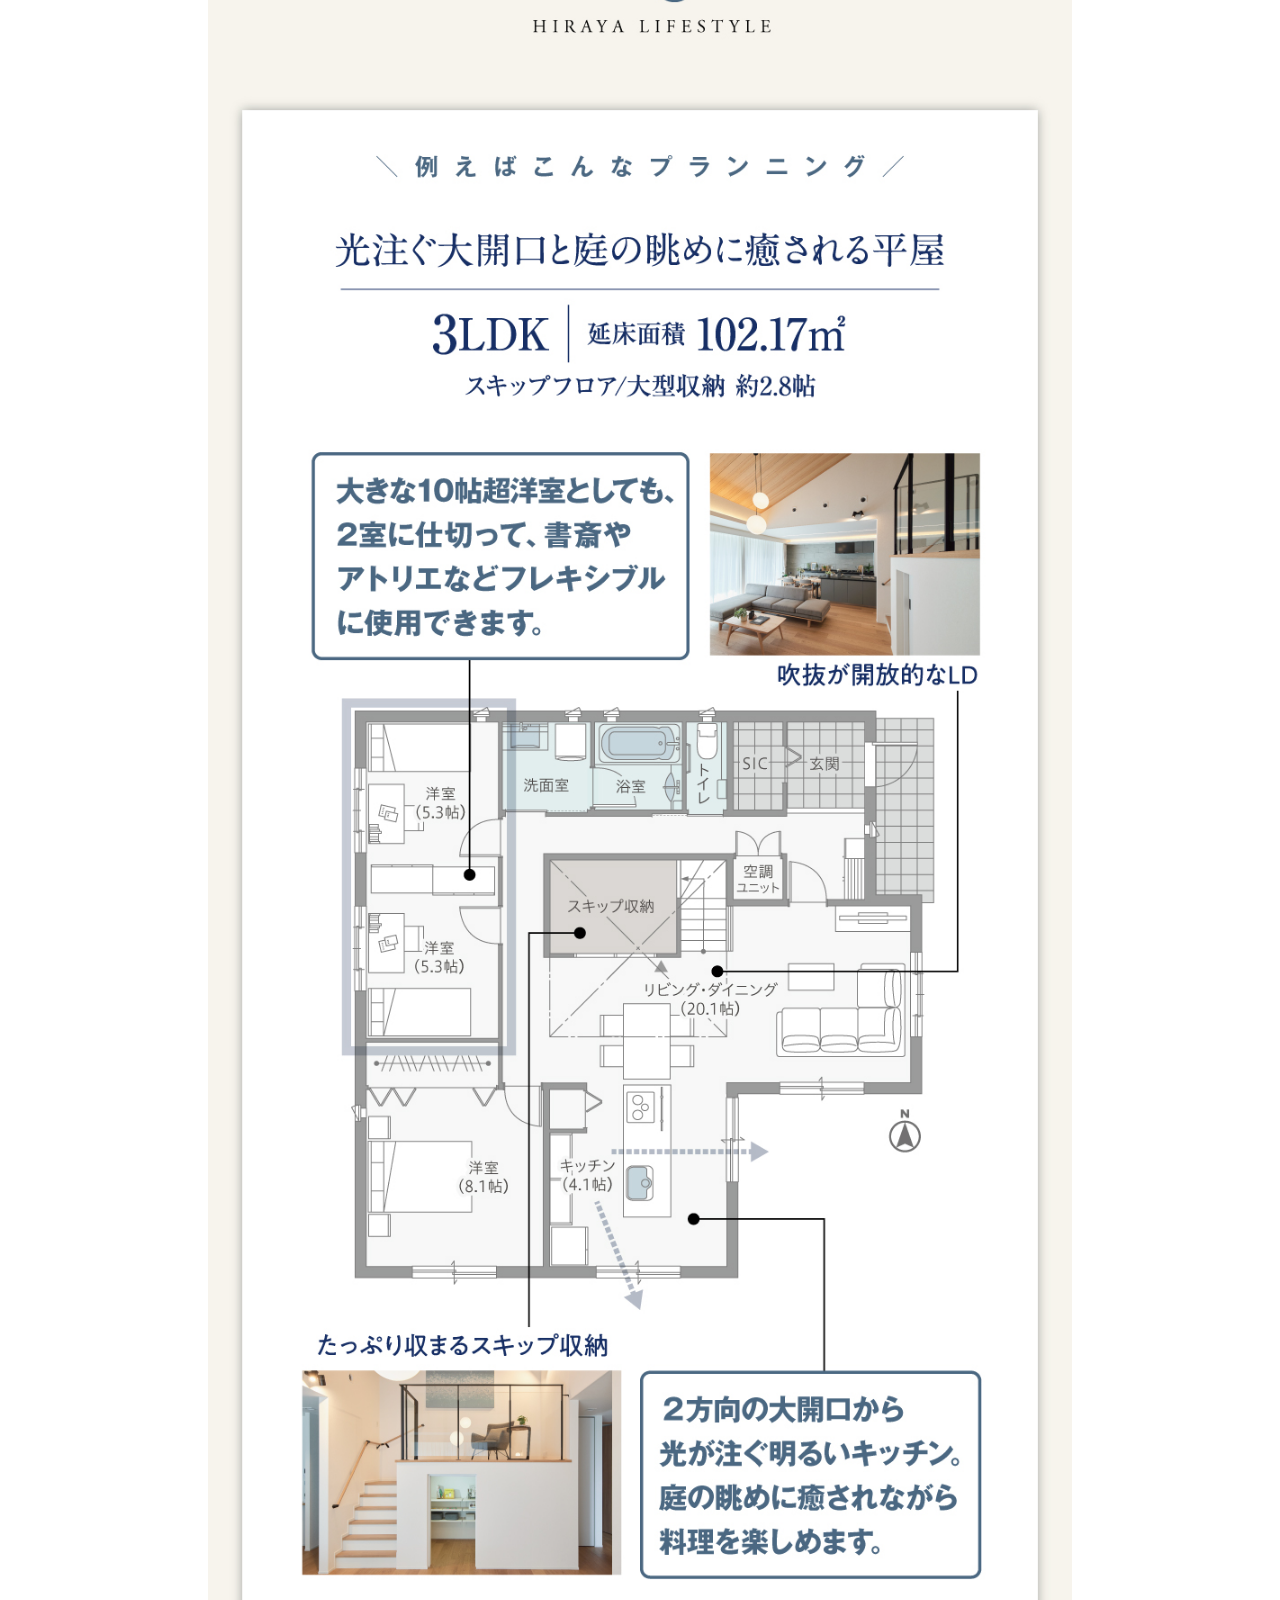
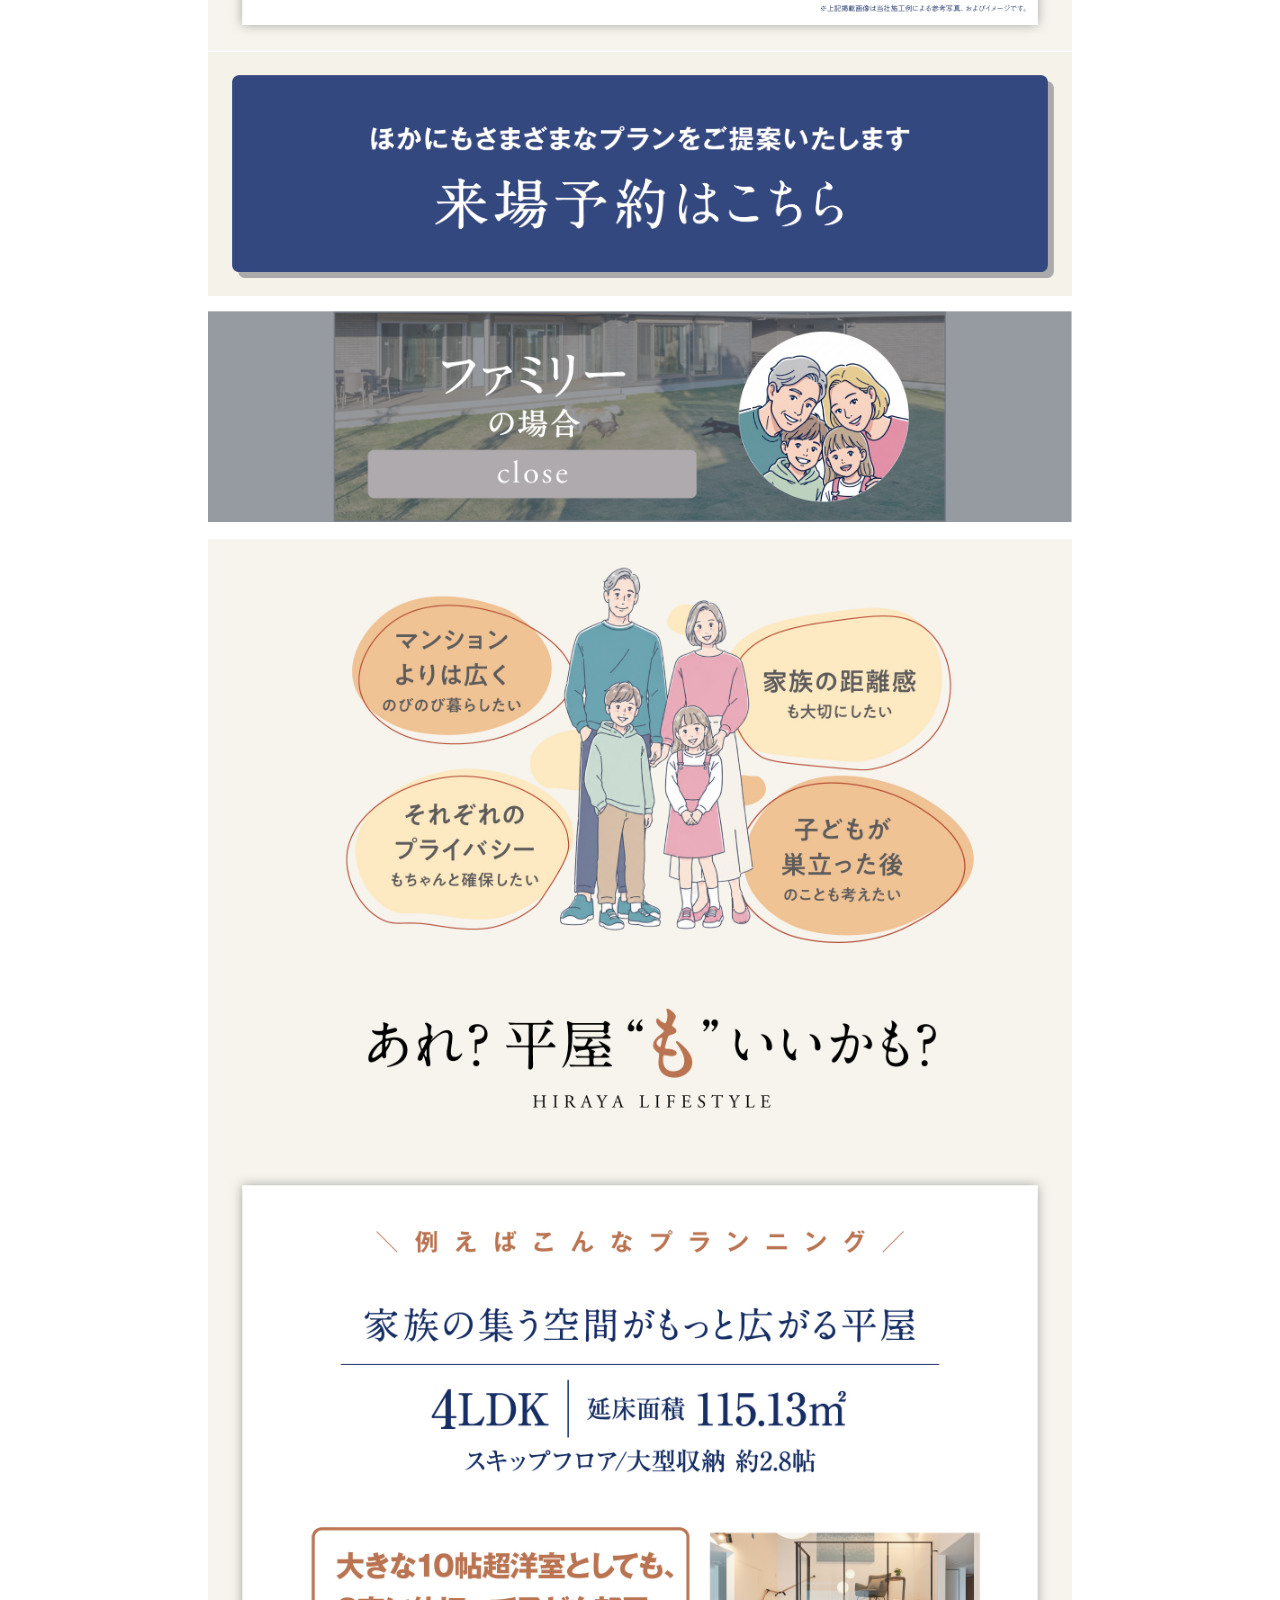
==== commit 99e1eecb: "Add files via upload" ====
--- a/index.html
+++ b/index.html
@@ -58,8 +58,8 @@
 						"
 					>
 						<picture>
-							<source media="(min-width: 768px)" srcset="./_assets/images/sec01/summer-hero_pc.webp?ts=260623" />
-							<img src="./_assets/images/sec01/summer-hero_sp.webp?ts=260623" alt="パナソニックホームズ滋賀からのご提案 平屋の暮らし“も”考えませんか？ 第1弾 夏の平屋体験 6月27日から7月12日まで in 南草津" />
+							<source media="(min-width: 768px)" srcset="./_assets/images/sec01/summer-hero_pc.webp?ts=260806" />
+							<img src="./_assets/images/sec01/summer-hero_sp.webp?ts=260806" alt="パナソニックホームズ滋賀からのご提案 平屋の暮らし“も”考えませんか？ 第2弾 夏の平屋体験 8月17日から31日まで in 南草津" />
 						</picture>
 					</figure>
 					<div class="max-md:hidden bg-center bg-cover flex-1" style="background-image: url(./_assets/images/sec01/hero-left.webp?ts=260514)"></div>
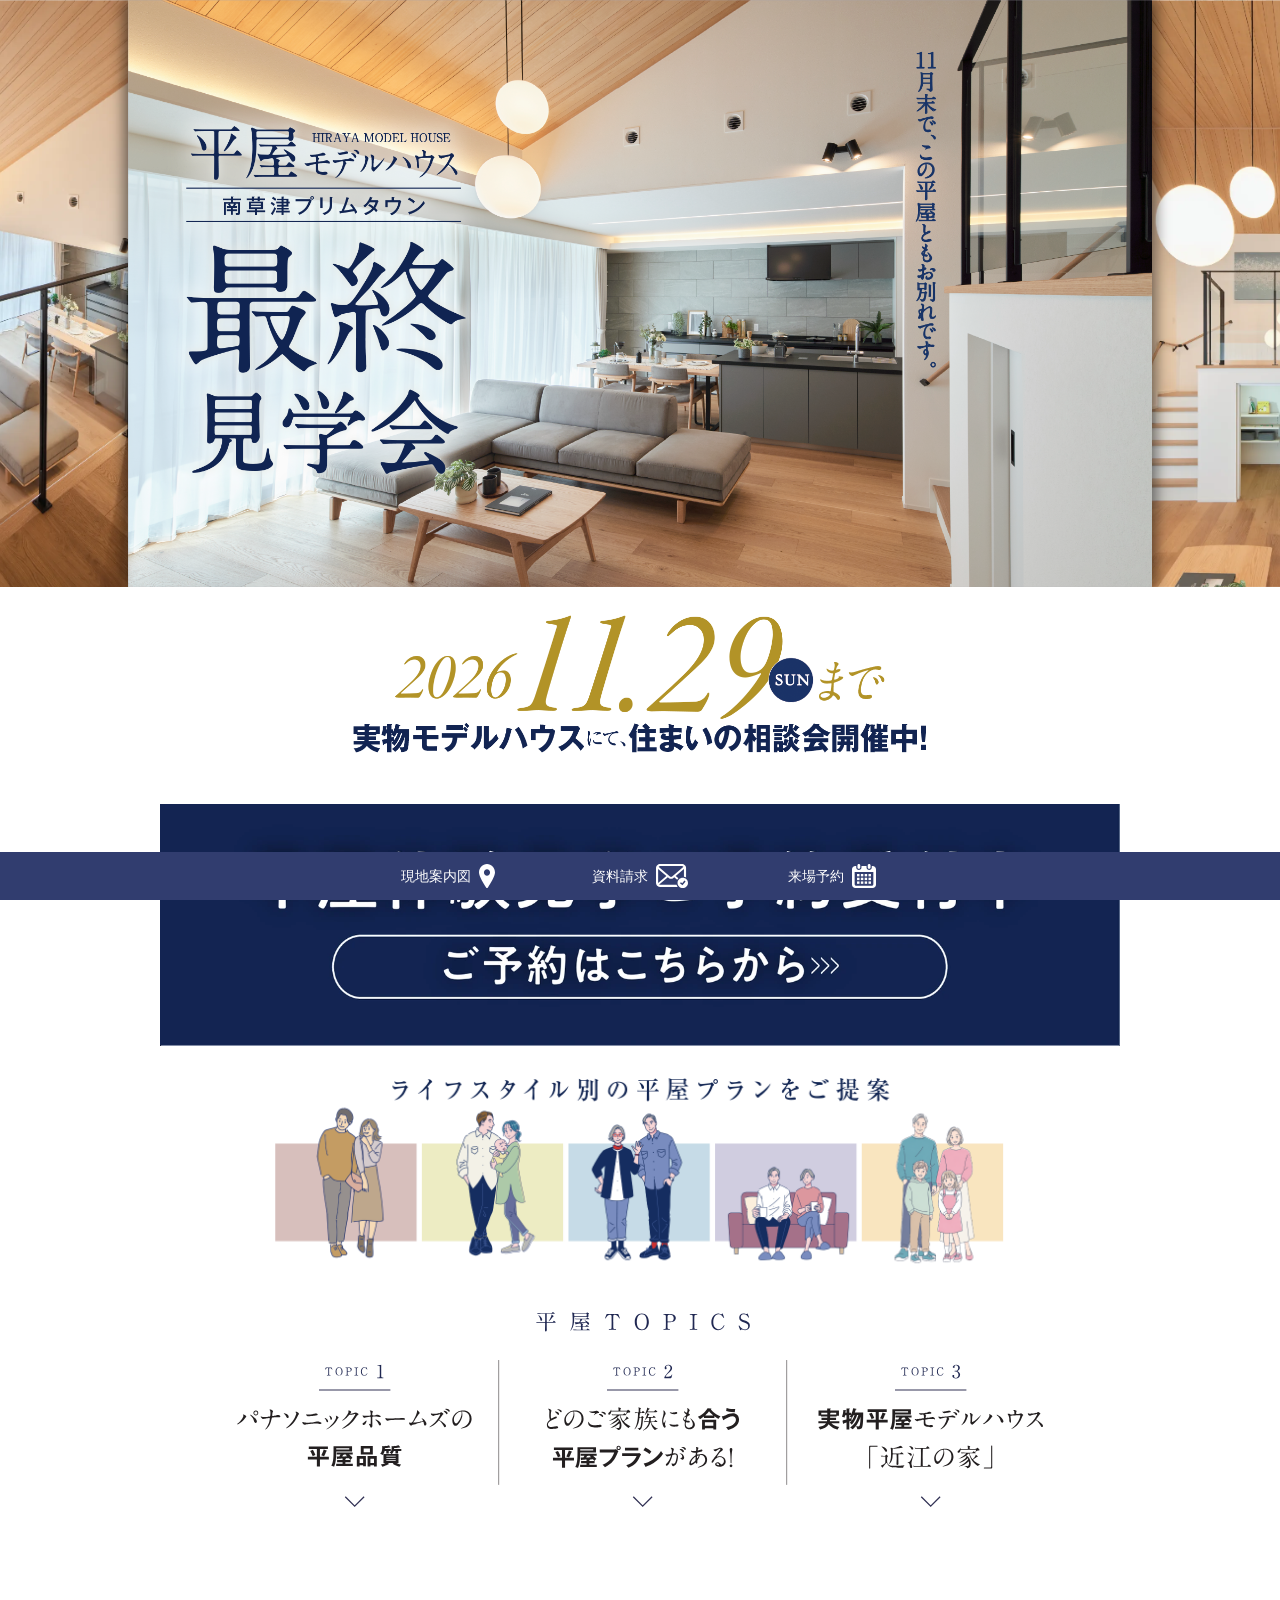
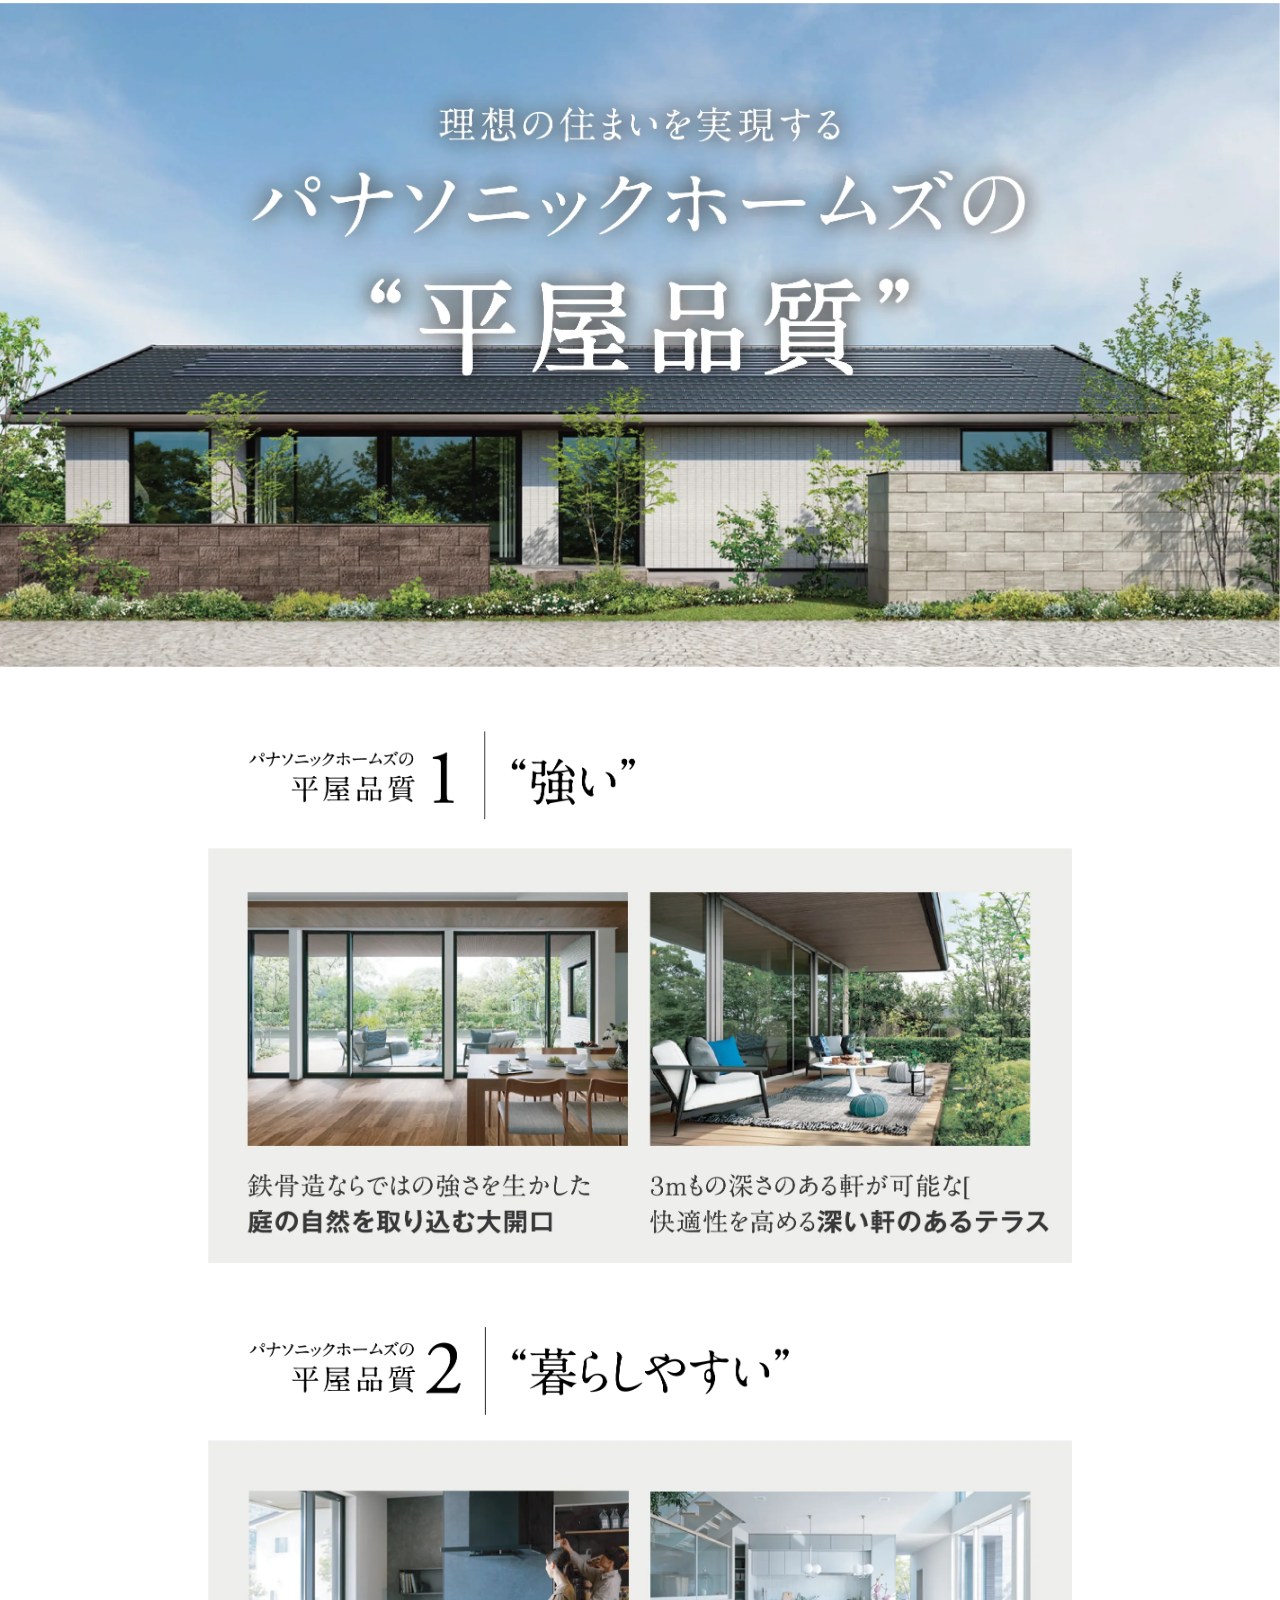
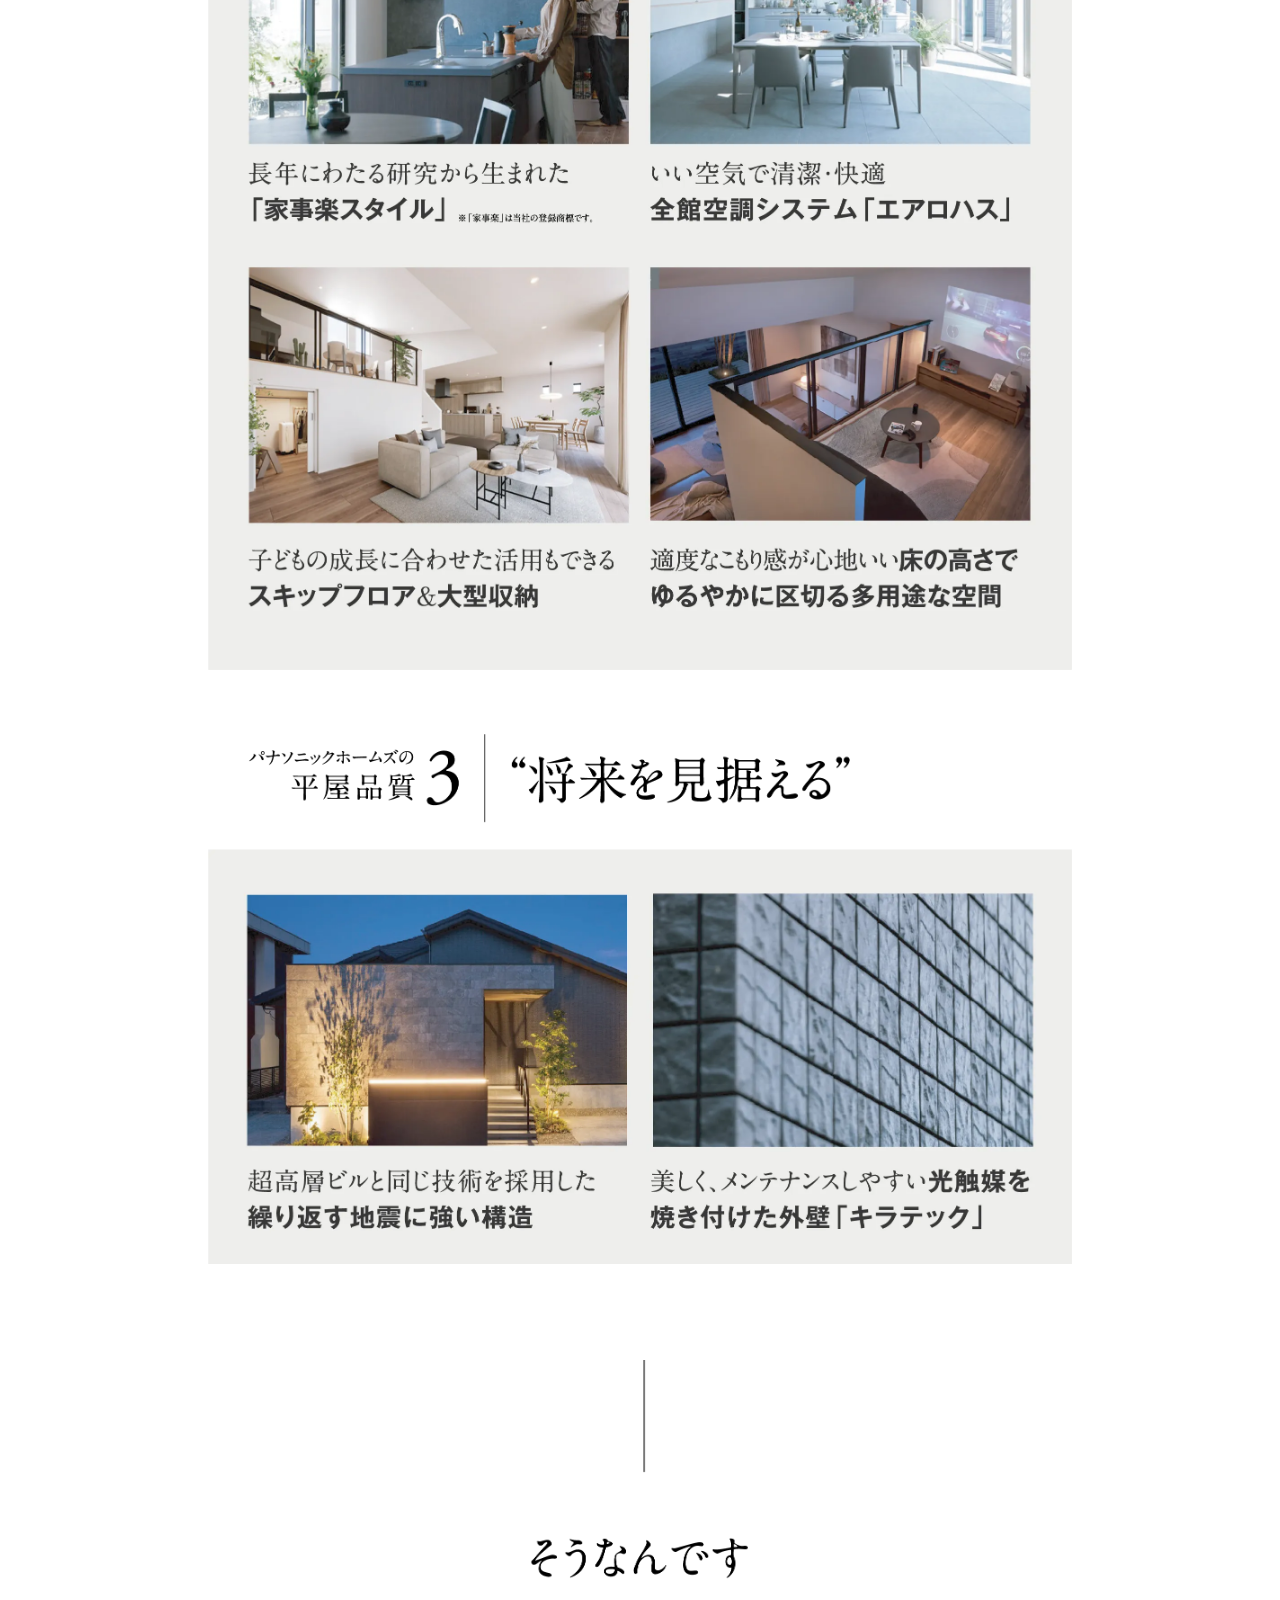
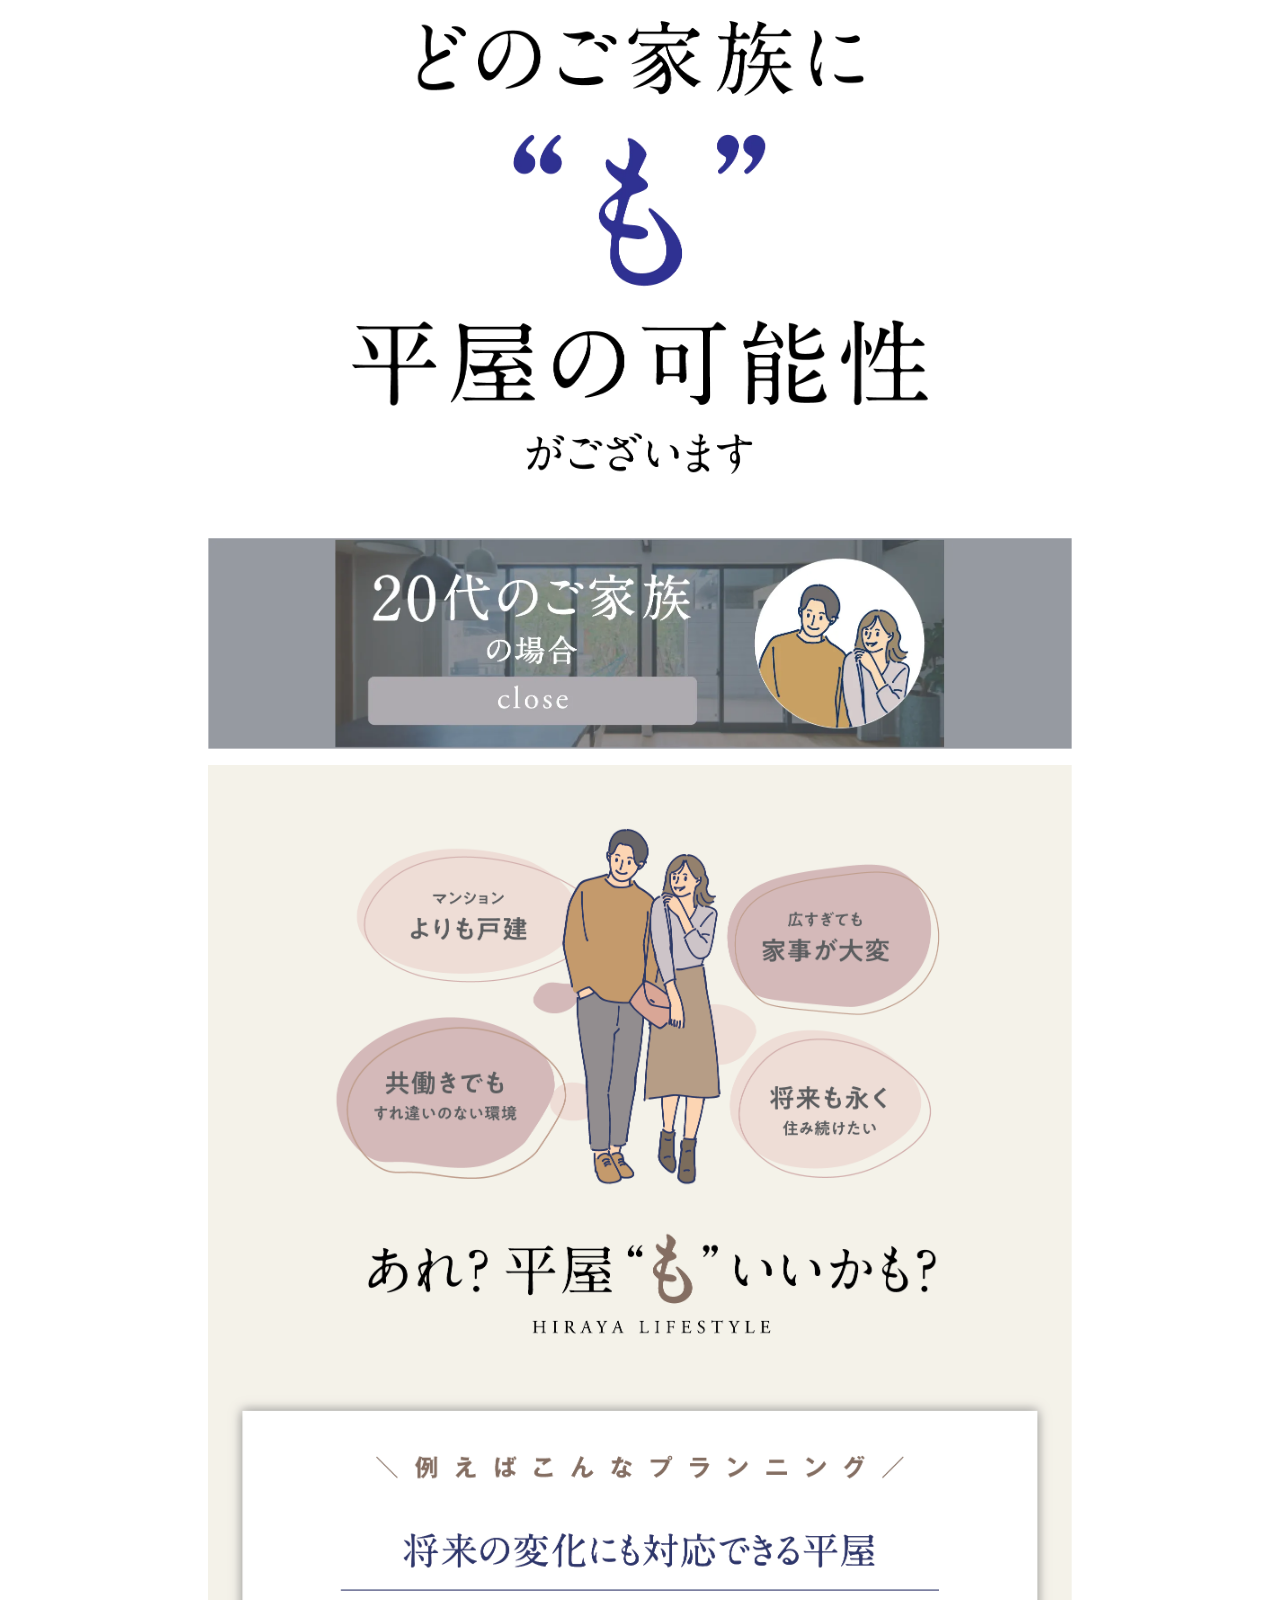
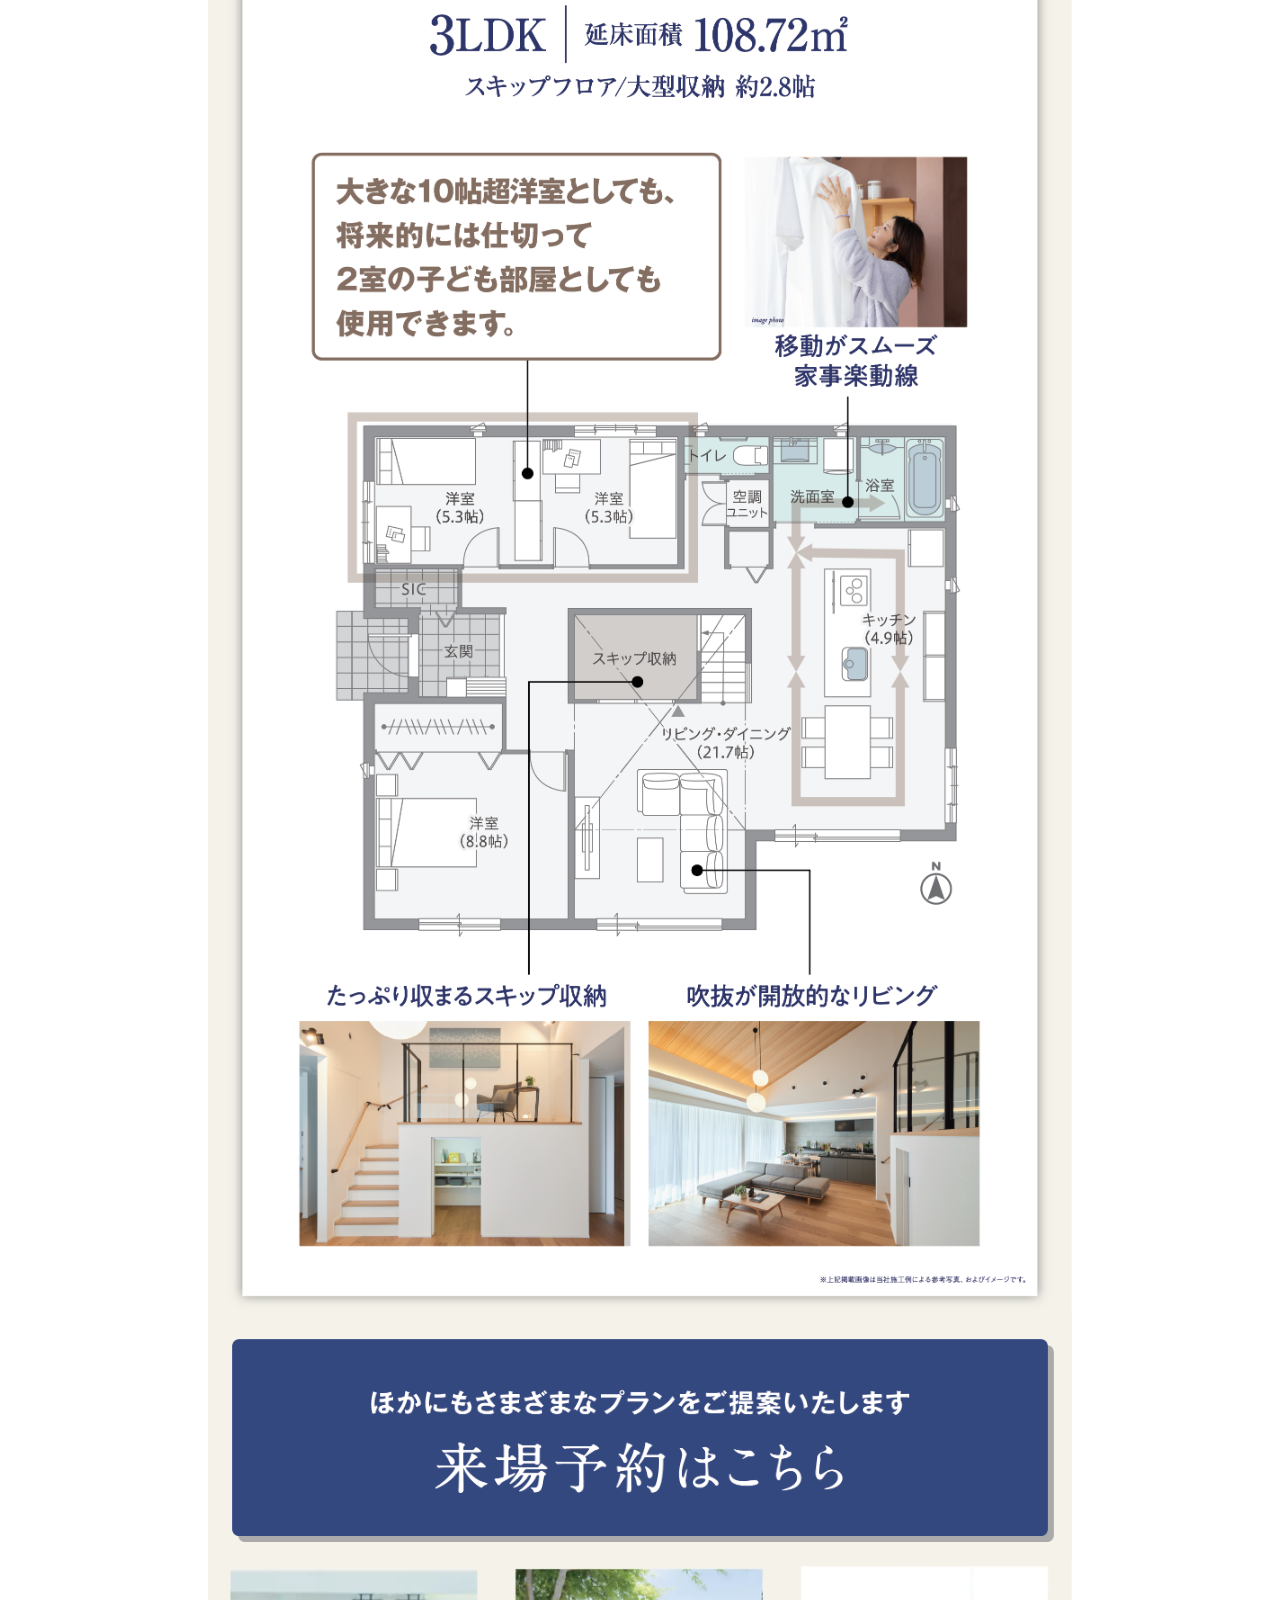
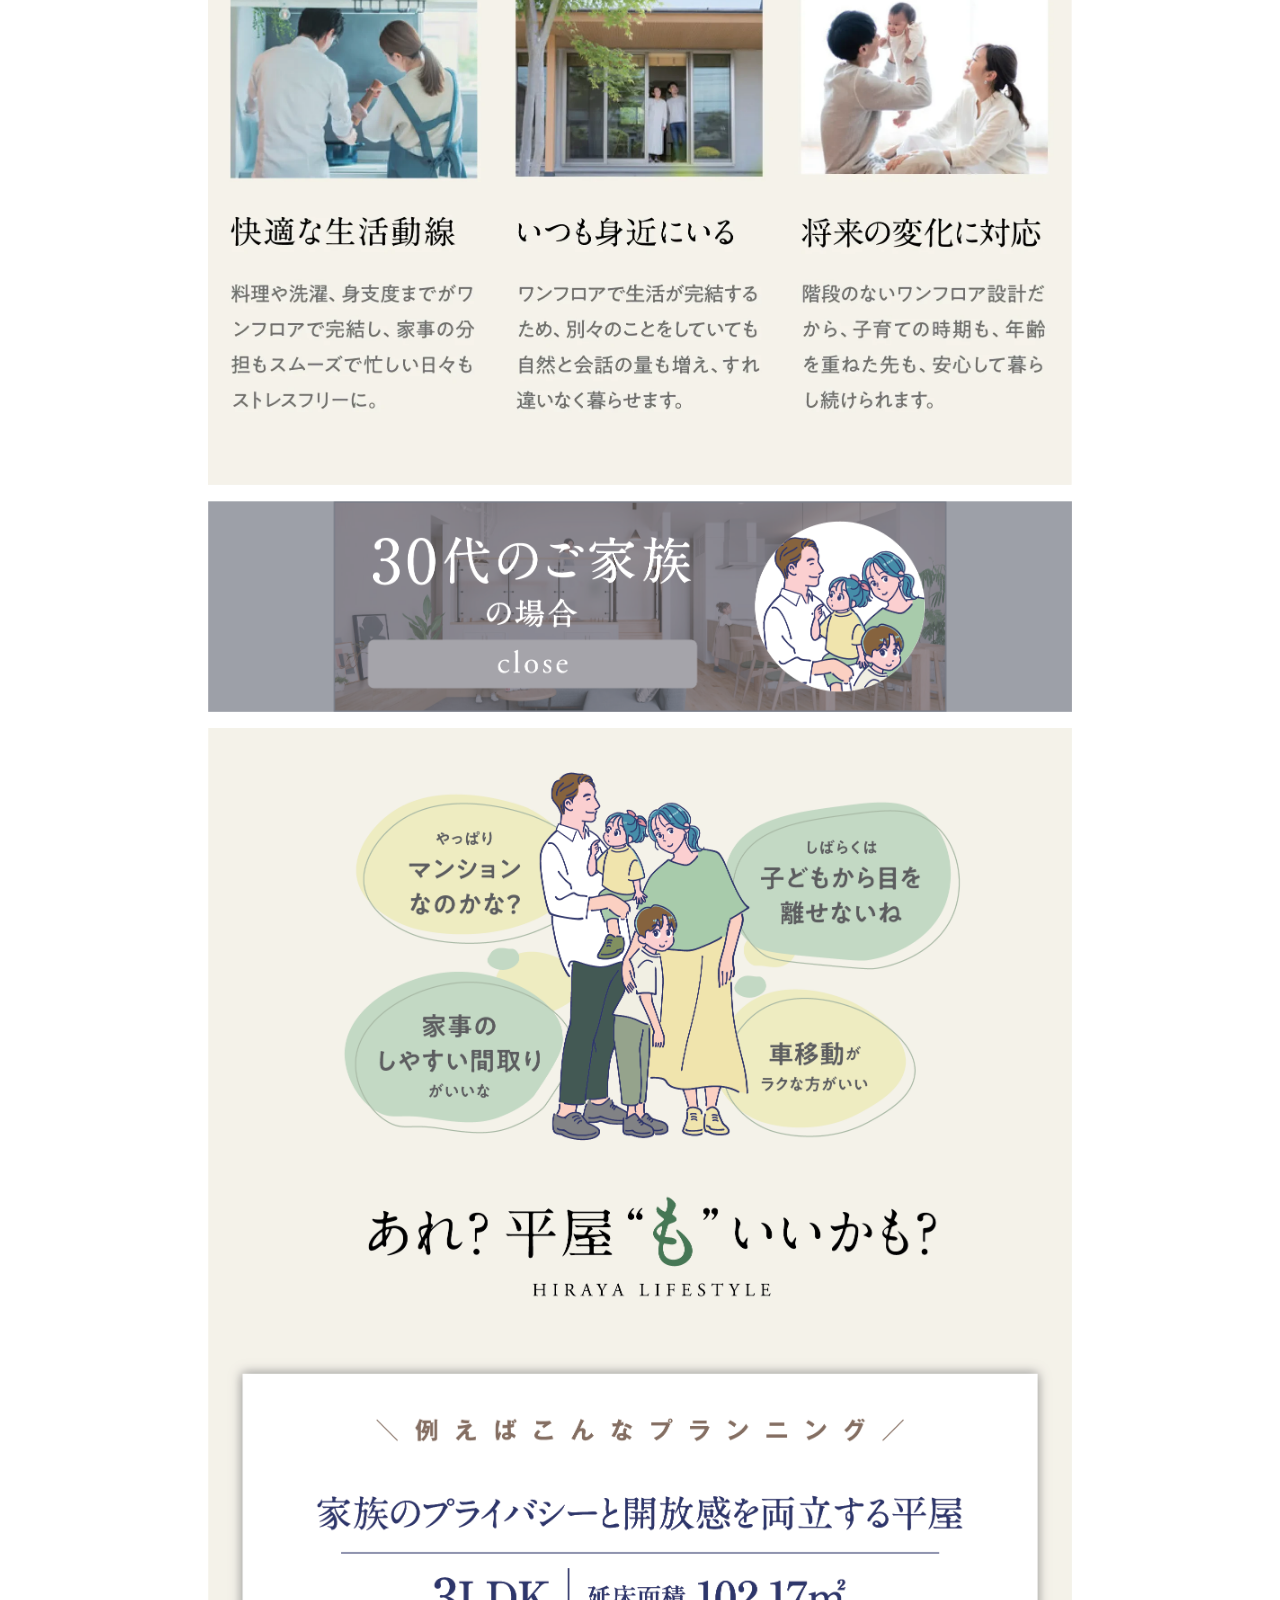
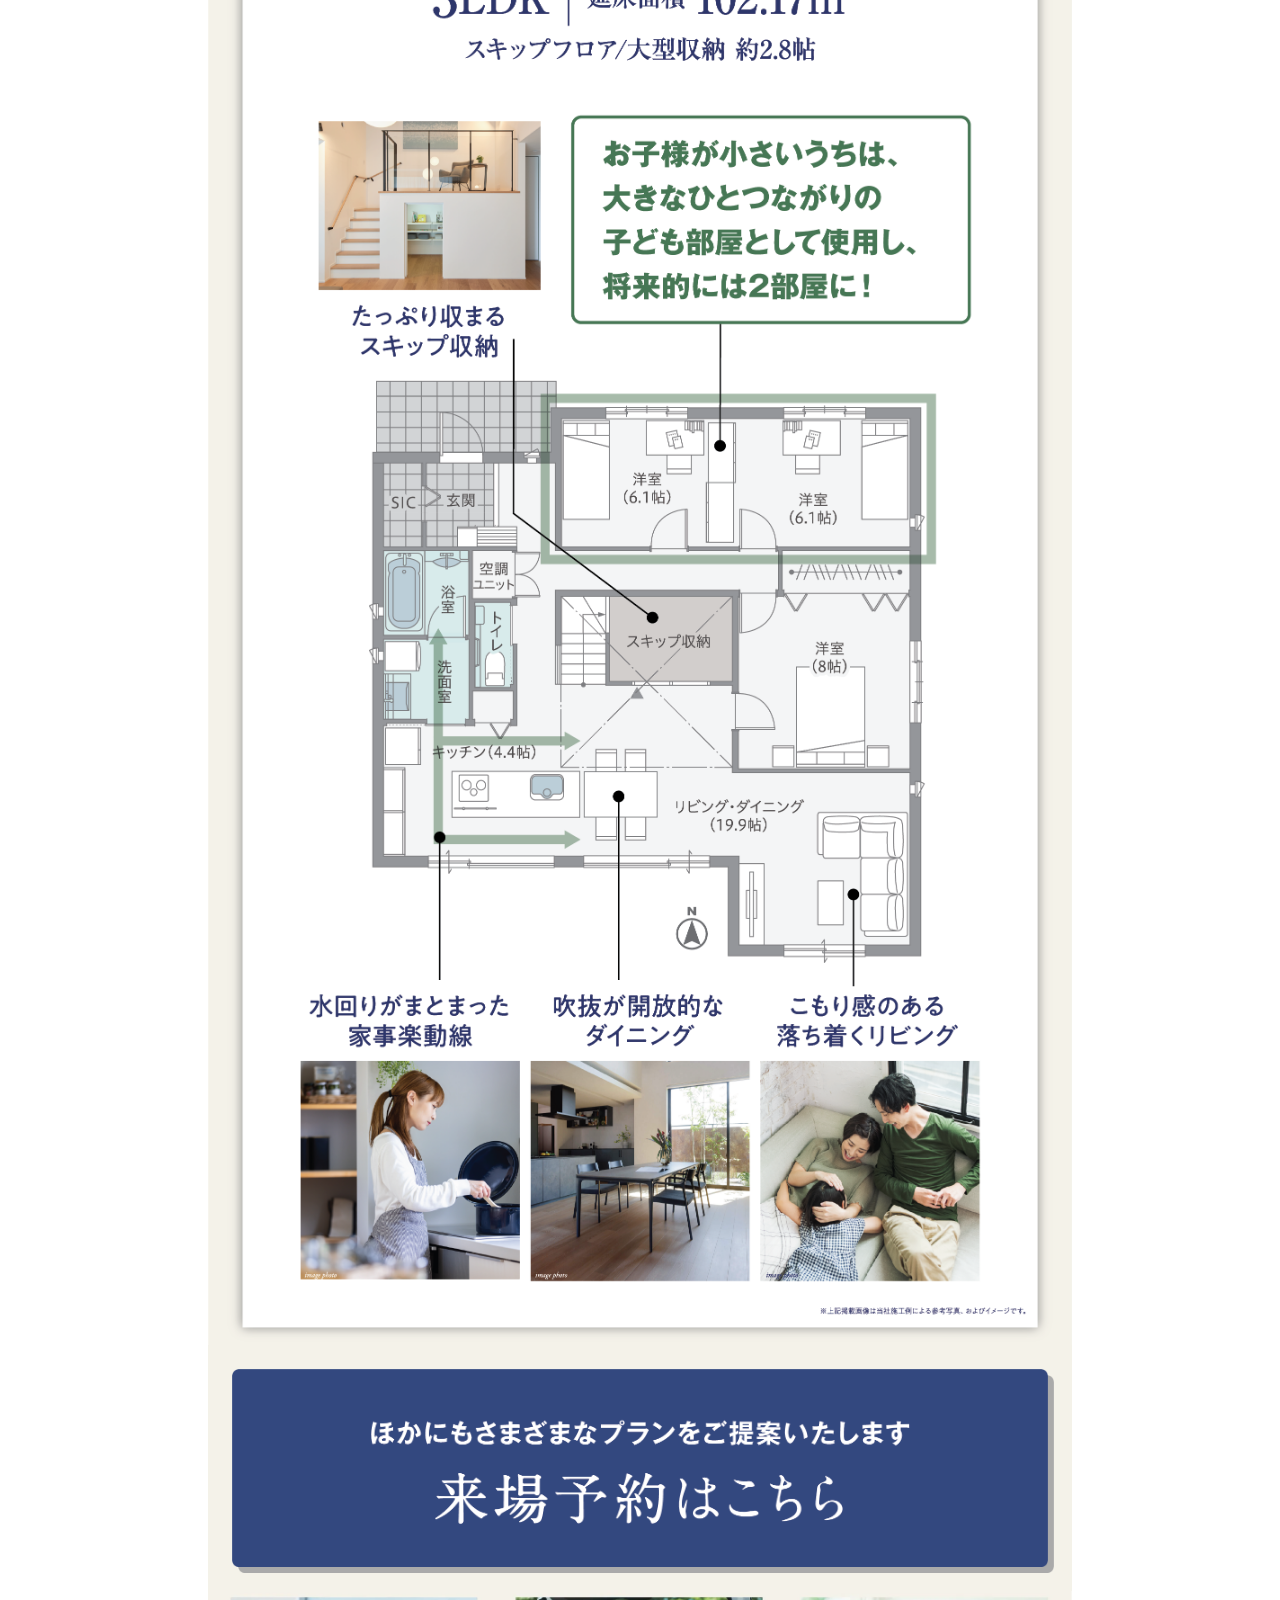
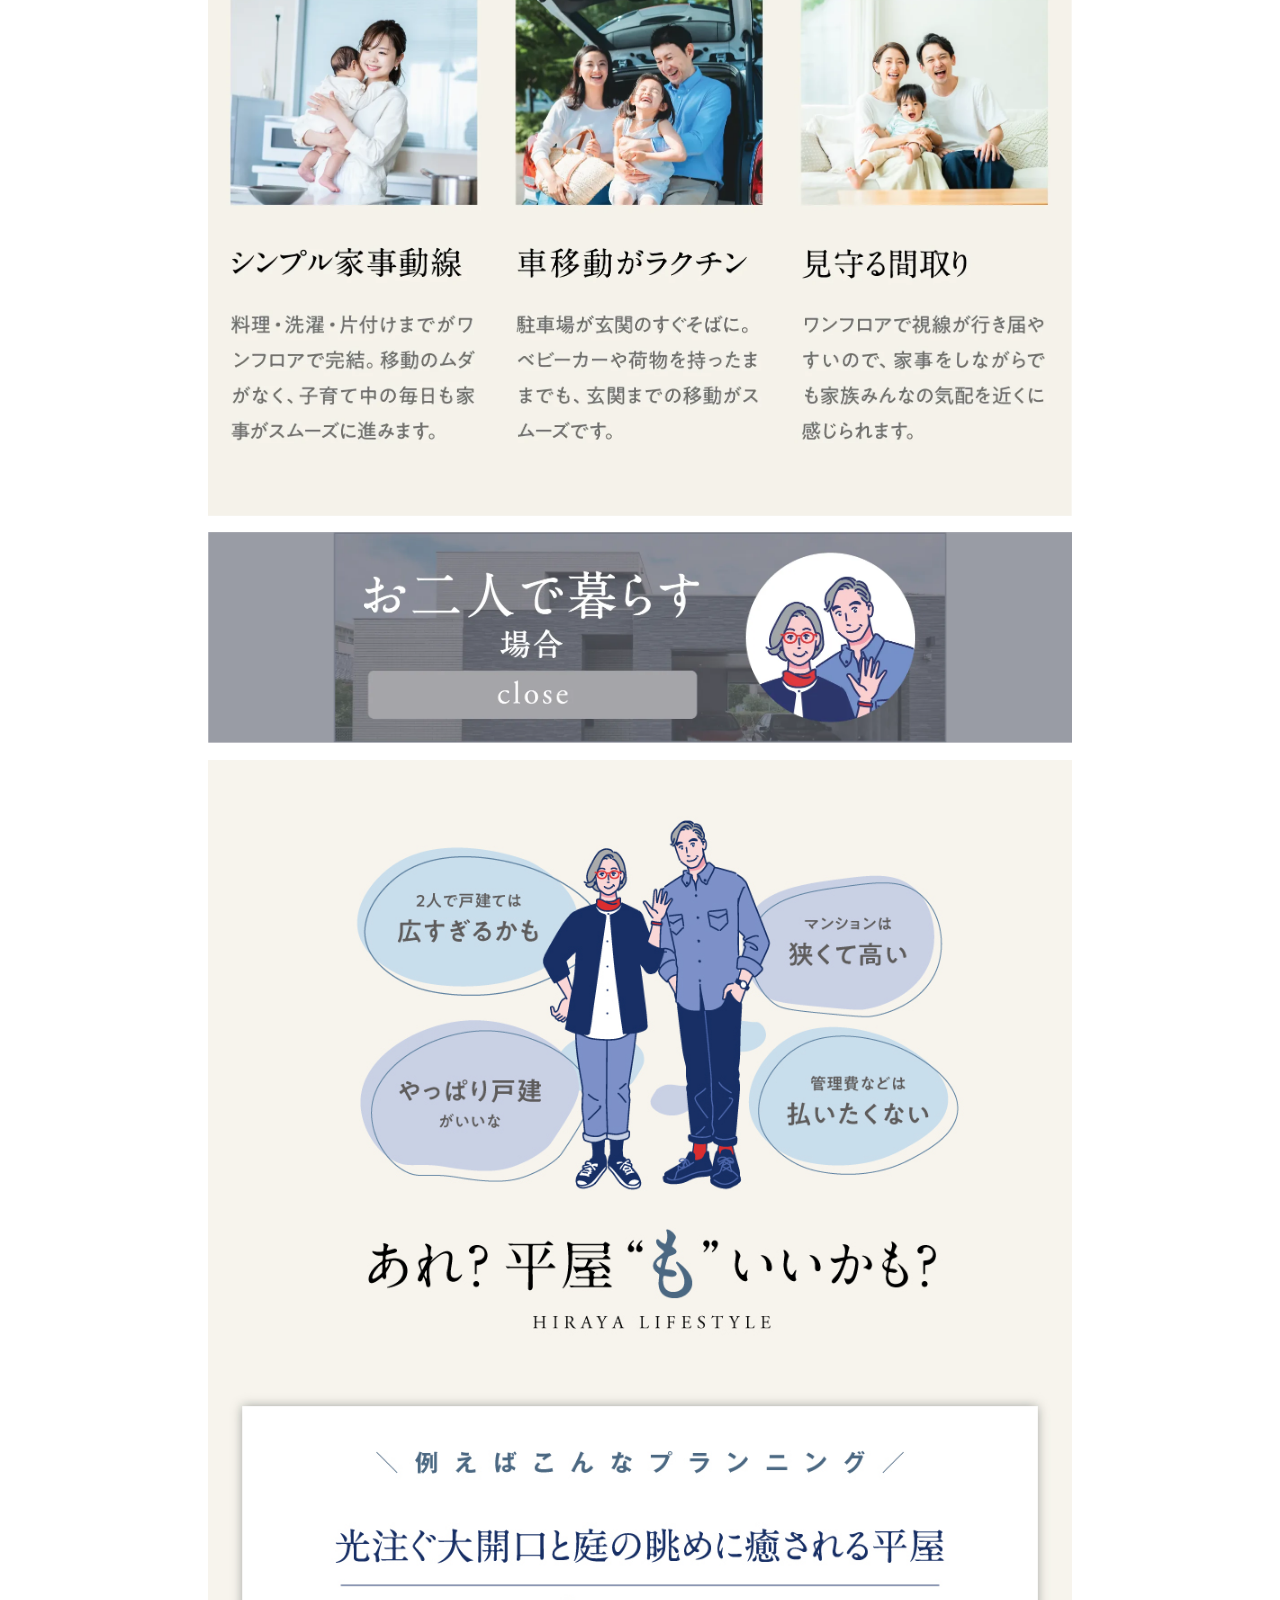
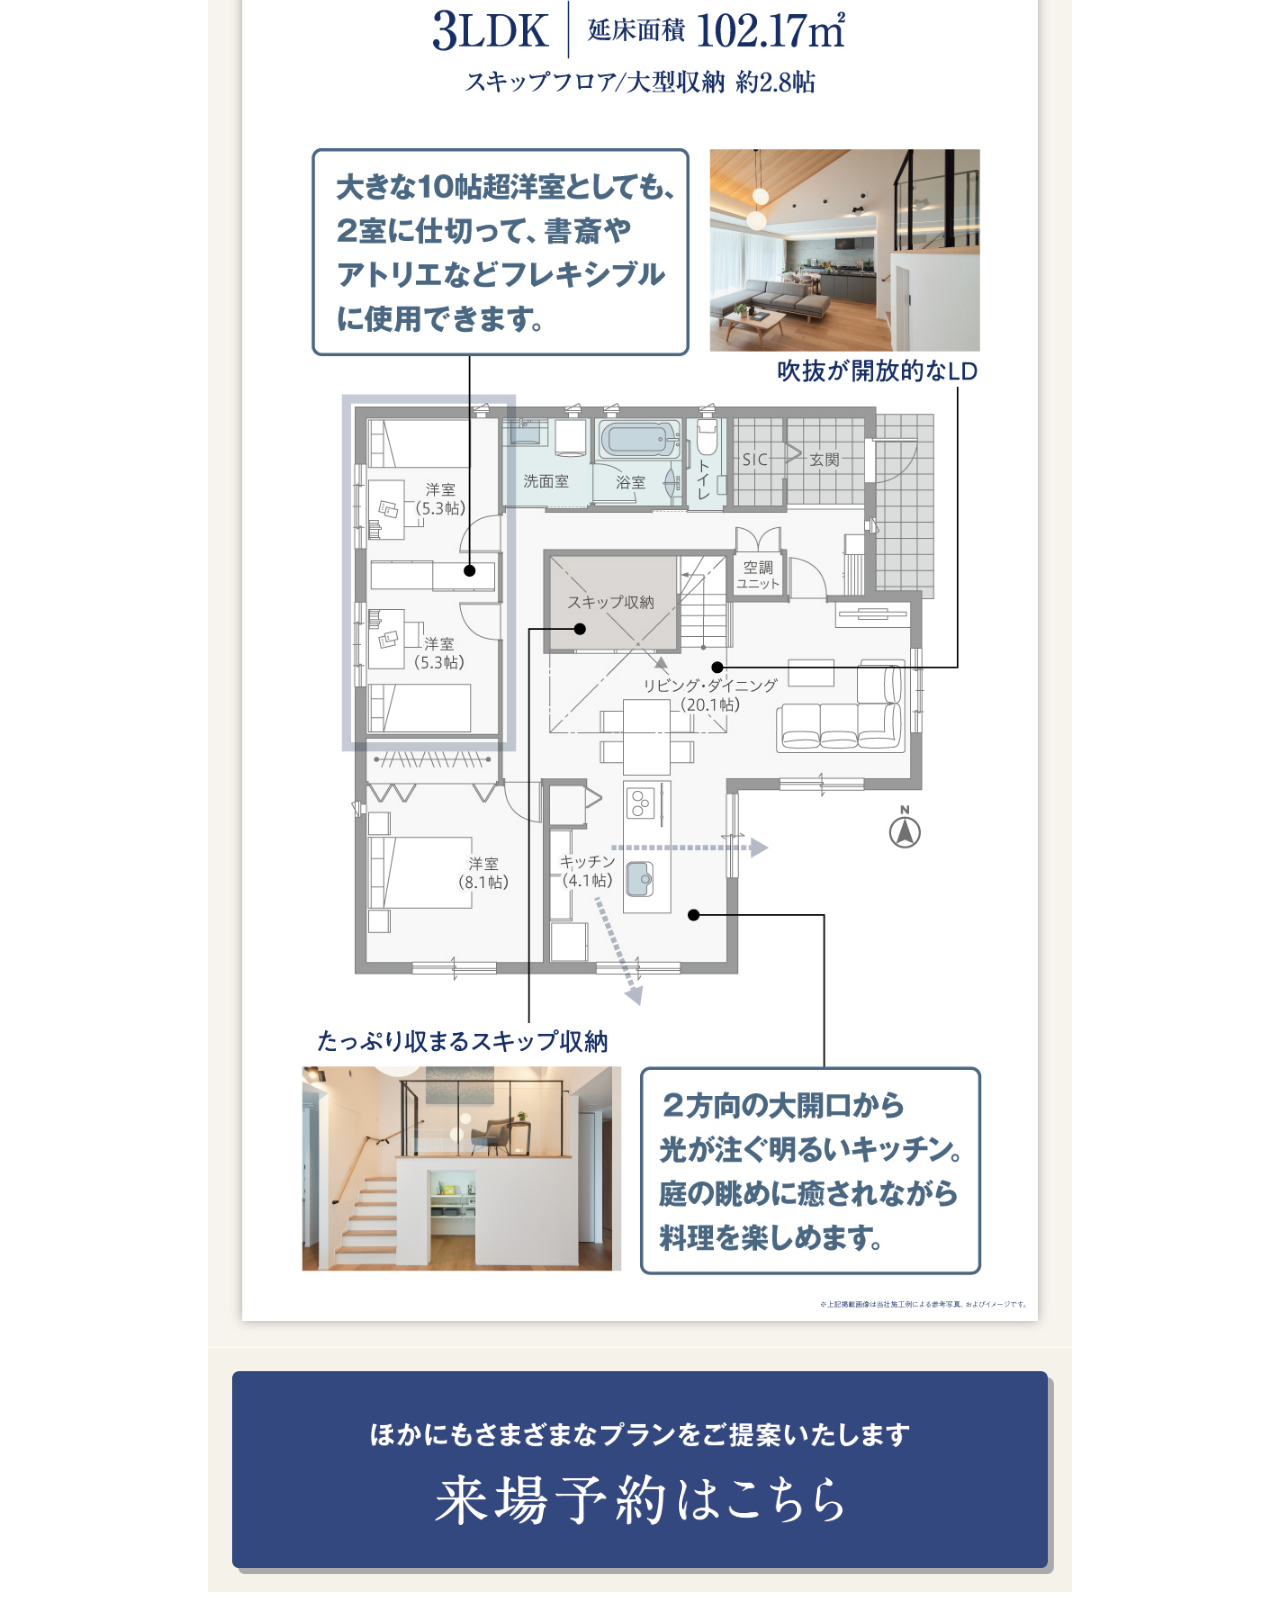
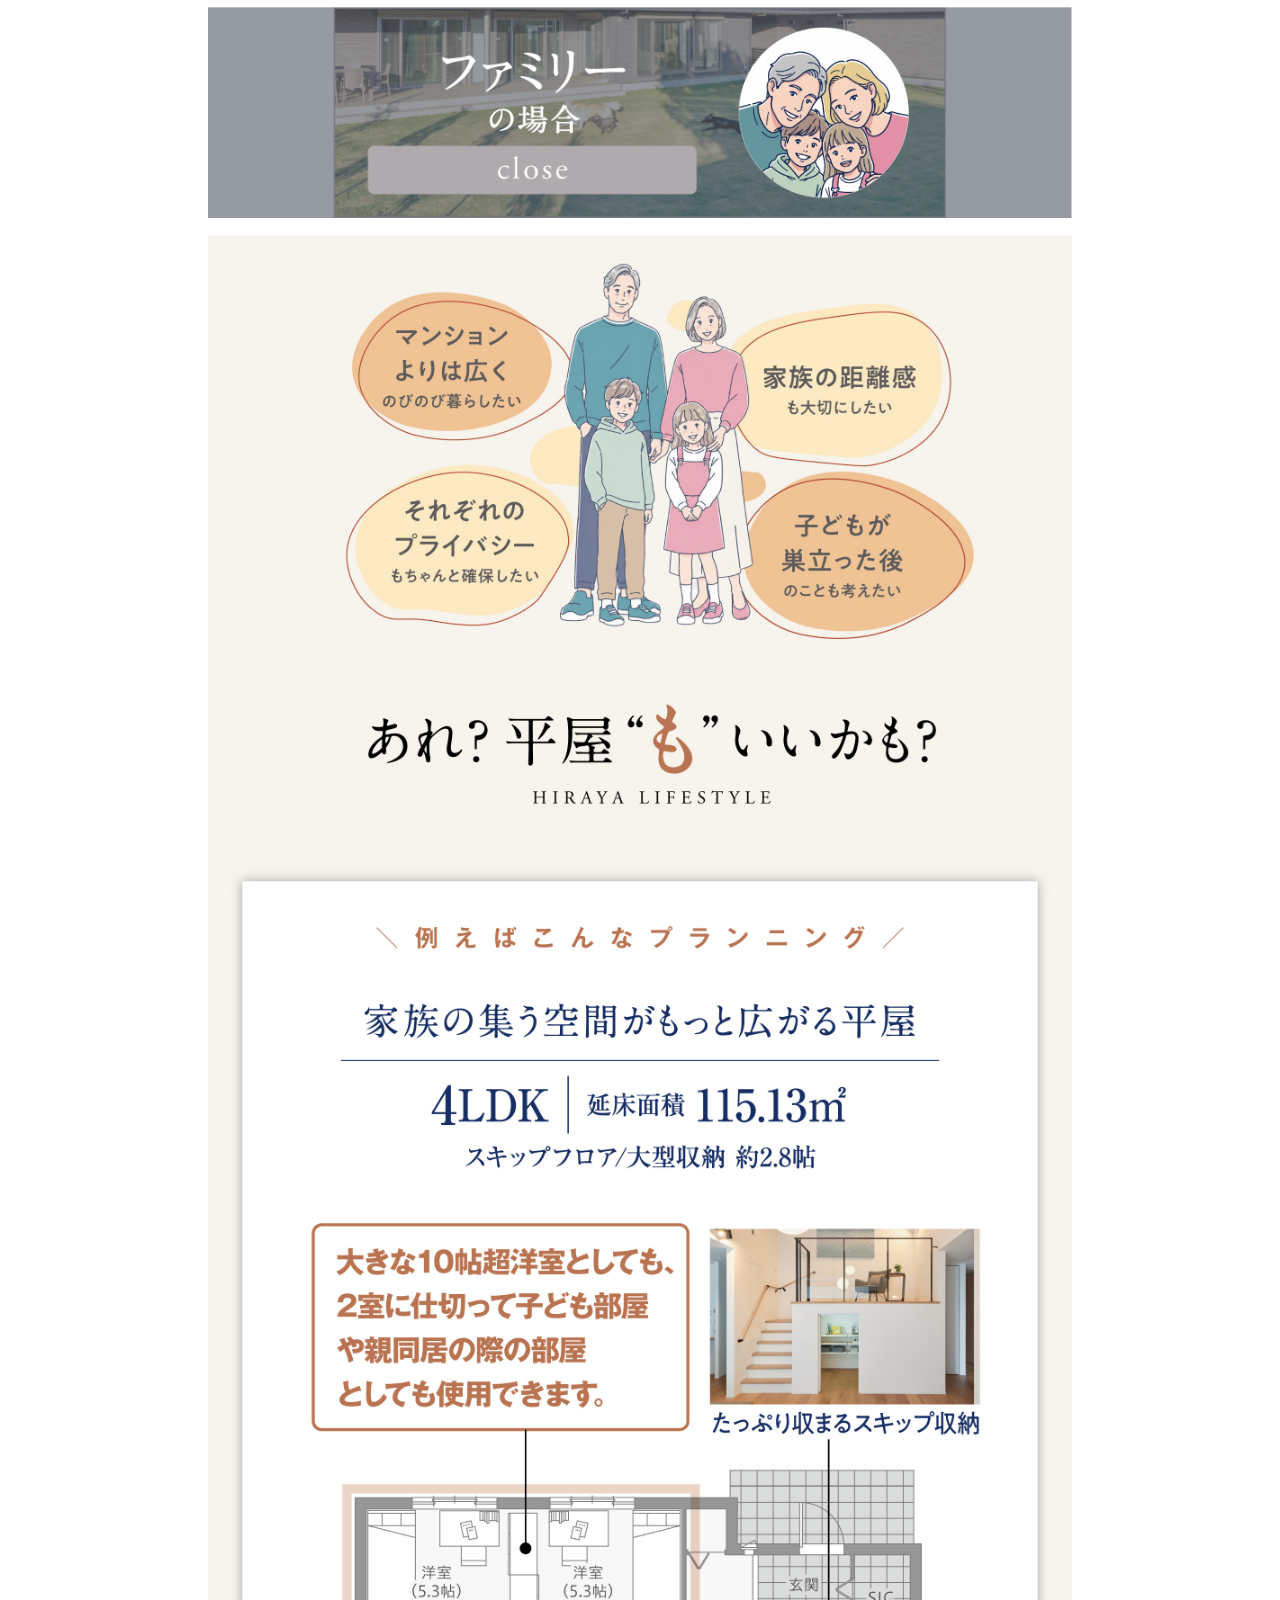
==== commit 0a3a2830: "Add files via upload" ====
--- a/index.html
+++ b/index.html
@@ -1,48 +1,25 @@
 <!doctype html>
 <html lang="ja">
 	<head>
-		<!-- Google Tag Manager -->
-		<script>
-			(function (w, d, s, l, i) {
-				w[l] = w[l] || [];
-				w[l].push({ "gtm.start": new Date().getTime(), event: "gtm.js" });
-				var f = d.getElementsByTagName(s)[0],
-					j = d.createElement(s),
-					dl = l != "dataLayer" ? "&l=" + l : "";
-				j.async = true;
-				j.src = "https://www.googletagmanager.com/gtm.js?id=" + i + dl;
-				f.parentNode.insertBefore(j, f);
-			})(window, document, "script", "dataLayer", "GTM-PWSZZ2X");
-		</script>
-		<!-- End Google Tag Manager -->
-
 		<meta charset="UTF-8" />
 		<meta name="viewport" content="width=device-width, initial-scale=1.0" />
+		<meta name="robots" content="noindex, nofollow, noarchive" />
+		<link rel="icon" href="data:," />
 		<meta
 			name="description"
 			content="滋賀で叶える、家族にやさしい「平屋」という選択。新婚夫婦・子育て家族・ご夫婦・ペットと住む・セカンドライフまで、家族構成に合わせた平屋の可能性をご提案。街かどモデルハウス「近江の家」を公開中。実物の平屋で暮らしの相談会開催、ご予約受付中。"
 		/>
-		<title>滋賀で叶える「平屋」という選択｜街かどモデルハウス 近江の家</title>
-
-		<link rel="icon" href="/phbases/img/favicon.ico" type="image/x-icon" />
-		<link rel="shortcut icon" href="/phbases/img/favicon.ico" type="image/x-icon" />
-		<link rel="shortcut icon" href="/phbases/img/favicon.ico" type="image/vnd.microsoft.icon" />
-		<link rel="icon" href="/phbases/img/icon.svg?ts=260514" type="image/svg+xml" />
-		<link rel="apple-touch-icon" sizes="180x180" href="/phbases/img/apple-touch-icon.png" />
-		<link rel="manifest" href="/phbases/img/manifest.webmanifest" />
+		<title>【テスト・20261029】滋賀で叶える「平屋」という選択｜街かどモデルハウス 近江の家</title>
+
 
 		<link rel="stylesheet" href="./_assets/styles/output.css" />
-		<link href="https://unpkg.com/aos@2.3.1/dist/aos.css" rel="stylesheet" />
-		<script src="https://unpkg.com/aos@2.3.1/dist/aos.js"></script>
+		<link rel="stylesheet" href="./_assets/styles/campaign-20261029.css?ts=261029" />
+		<link href="./_assets/vendor/aos/aos.css" rel="stylesheet" />
+		<script src="./_assets/vendor/aos/aos.js"></script>
+		<noscript><style>[data-aos] { opacity: 1 !important; transform: none !important; }</style></noscript>
 	</head>
 
 	<body class="bg-zinc-100">
-		<!-- Google Tag Manager (noscript) -->
-		<noscript>
-			<iframe src="https://www.googletagmanager.com/ns.html?id=GTM-PWSZZ2X" height="0" width="0" style="display: none; visibility: hidden"></iframe>
-		</noscript>
-		<!-- End Google Tag Manager (noscript) -->
-
 		<!-- main -->
 		<main class="overflow-x-hidden max-w-360 mx-auto bg-white">
 			<!-- 01 -->
@@ -58,18 +35,16 @@
 						"
 					>
 						<picture>
-							<source media="(min-width: 768px)" srcset="./_assets/images/sec01/summer-hero_pc.webp?ts=260806" />
-							<img src="./_assets/images/sec01/summer-hero_sp.webp?ts=260806" alt="パナソニックホームズ滋賀からのご提案 平屋の暮らし“も”考えませんか？ 第2弾 夏の平屋体験 8月17日から31日まで in 南草津" />
+							<source media="(min-width: 768px)" srcset="./_assets/images/sec01/hero_pc.webp?ts=261029" width="1921" height="1102" />
+							<img src="./_assets/images/sec01/hero_sp.webp?ts=261029" width="1501" height="1484" alt="平屋モデルハウス 南草津プリムタウン 最終見学会。11月末で、この平屋ともお別れです。" style="display:block;width:100%;height:auto;" fetchpriority="high" />
 						</picture>
 					</figure>
 					<div class="max-md:hidden bg-center bg-cover flex-1" style="background-image: url(./_assets/images/sec01/hero-left.webp?ts=260514)"></div>
 				</div>
 
-				<div class="space-y-8 md:space-y-12">
-					<div class="w-full h-3 -mt-px bg-linear-to-l from-[#644d2e] to-[#644d2e] via-[#89722b]"></div>
-
-					<figure class="max-w-240 mx-auto">
-						<img src="./_assets/images/sec01/summer-lead.webp?ts=260623" alt="実物平屋モデルハウスにて住まいの相談会開催中 ライフスタイル別の平屋プランをご提案" />
+				<div class="campaign-intro">
+					<figure class="campaign-period">
+						<img src="./_assets/images/sec01/1130made.webp?ts=261029" width="1146" height="368" alt="2026年11月29日（日）まで。実物モデルハウスにて、住まいの相談会開催中！" />
 					</figure>
 					<a
 						href="https://homes.panasonic.com/cgi-bin/webkytn/RC05205/input"
@@ -78,10 +53,11 @@
 					>
 						<img src="./_assets/images/sec01/summer-reservation.webp?ts=260623" alt="平屋体験見学ご予約受付中 ご予約はこちらから" />
 					</a>
-					<figure class="max-w-240 mx-auto">
+
+					<figure class="campaign-lifestyle">
 						<picture>
-							<source media="(min-width: 768px)" srcset="./_assets/images/sec01/summer-notes_pc.webp?ts=260623" />
-							<img src="./_assets/images/sec01/summer-notes_sp.webp?ts=260623" alt="夏の平屋体験プレゼントに関する注意事項" />
+							<source media="(min-width: 768px)" srcset="./_assets/images/sec01/lifestyle_pc.webp?ts=261029" width="1500" height="410" />
+							<img src="./_assets/images/sec01/lifestyle_sp.webp?ts=261029" width="1500" height="548" alt="実物モデルハウスにて、住まいの相談会開催中！ライフスタイル別の平屋プランをご提案。" />
 						</picture>
 					</figure>
 
@@ -591,10 +567,13 @@
 		</div>
 
 		<script>
-			AOS.init({
-				delay: 100, // values from 0 to 3000, with step 50ms
-				duration: 600, // values from 0 to 3000, with step 50ms
-			});
+			if (window.AOS) {
+				AOS.init({ delay: 100, duration: 600 });
+			} else {
+				document.querySelectorAll("[data-aos]").forEach(function (element) {
+					element.classList.add("aos-animate");
+				});
+			}
 		</script>
 	</body>
 </html>
--- a/_assets/styles/campaign-20261029.css
+++ b/_assets/styles/campaign-20261029.css
@@ -0,0 +1,49 @@
+/* 2026-10-29: TOP / reservation campaign image layout only. */
+.campaign-intro {
+	display: flex;
+	flex-direction: column;
+	gap: 32px;
+}
+
+.campaign-period {
+	display: none;
+	width: 60%;
+	max-width: 576px;
+	margin-inline: auto;
+	overflow: hidden;
+}
+
+/* Preserve the supplied artwork and center it at 60% of the reservation width. */
+.campaign-period img {
+	display: block;
+	width: 100%;
+	max-width: 100%;
+	height: auto;
+}
+
+.campaign-intro > a,
+.campaign-lifestyle {
+	width: 100%;
+	max-width: 960px;
+	margin-inline: auto;
+}
+
+.campaign-lifestyle img {
+	display: block;
+	width: 100%;
+	height: auto;
+}
+
+@media (min-width: 768px) {
+	.campaign-intro {
+		gap: 32px;
+	}
+
+	.campaign-period {
+		display: block;
+	}
+
+	.campaign-lifestyle {
+		max-width: 740px;
+	}
+}
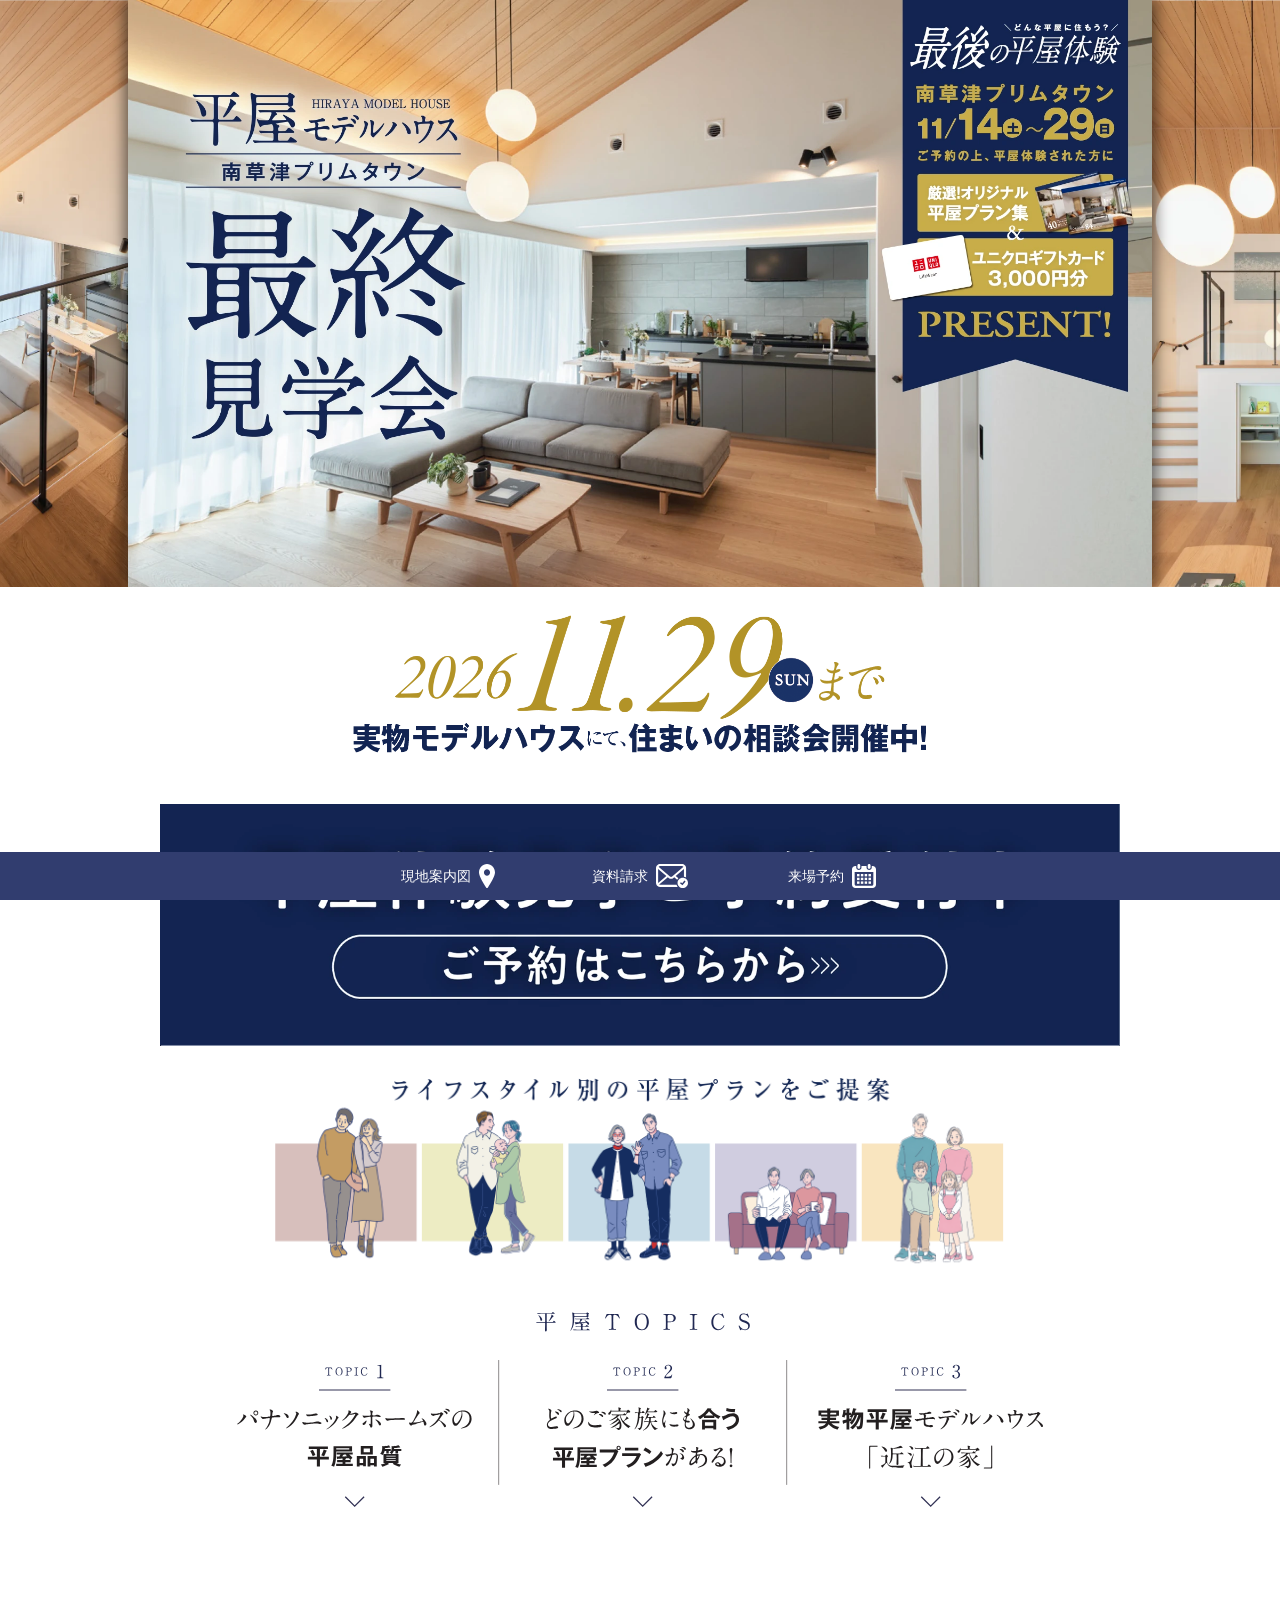
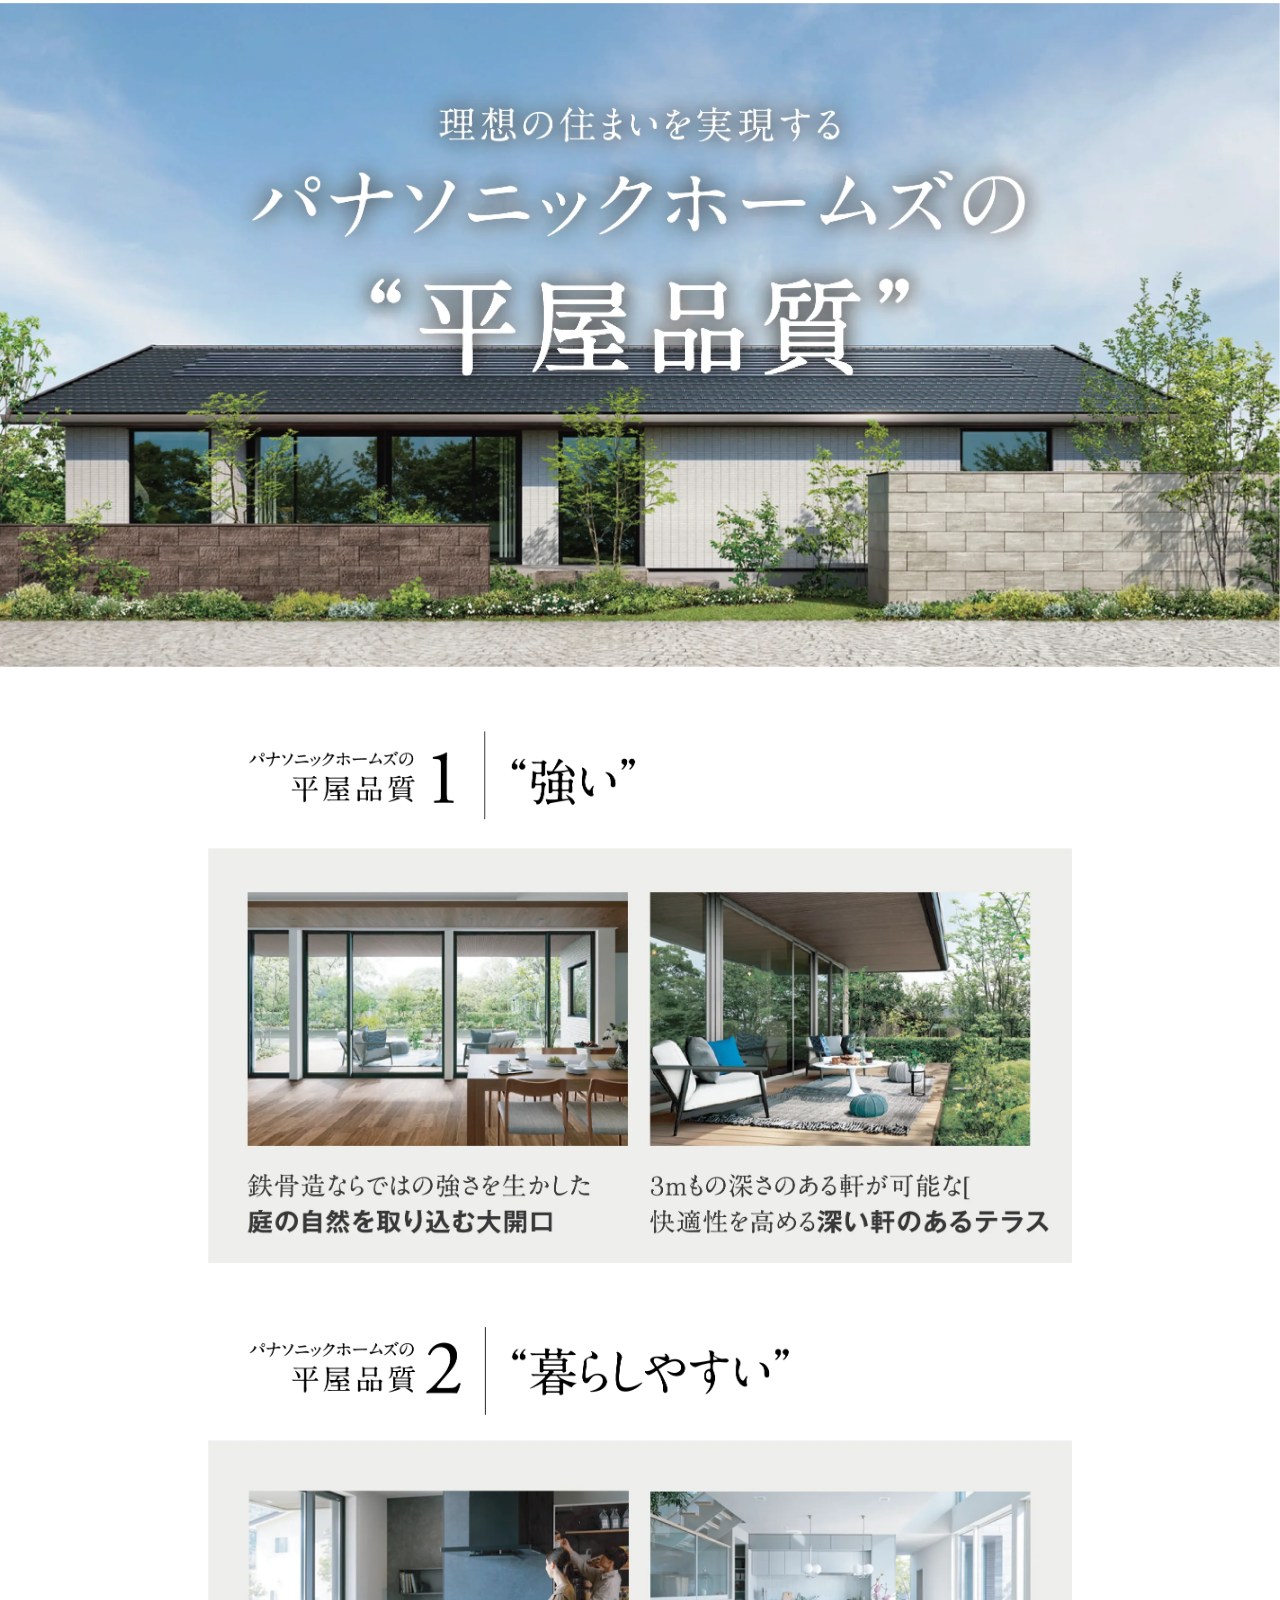
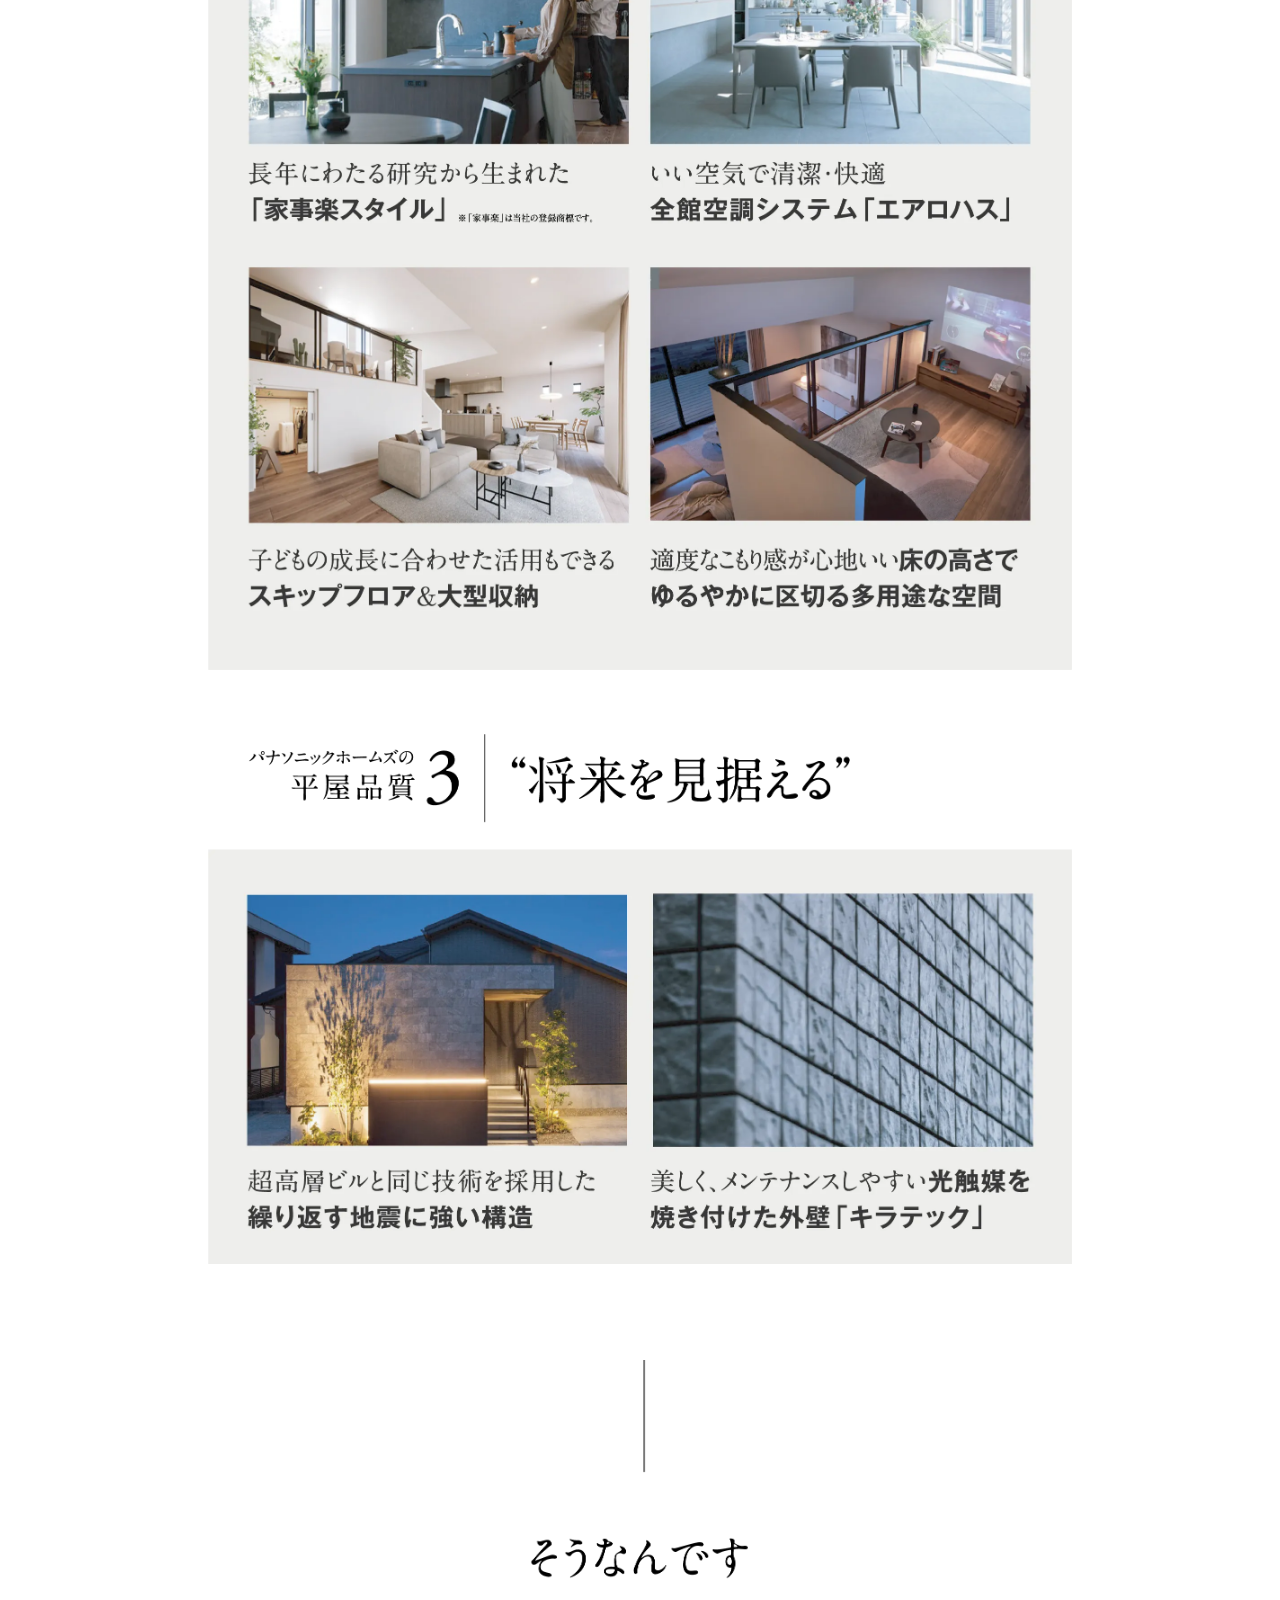
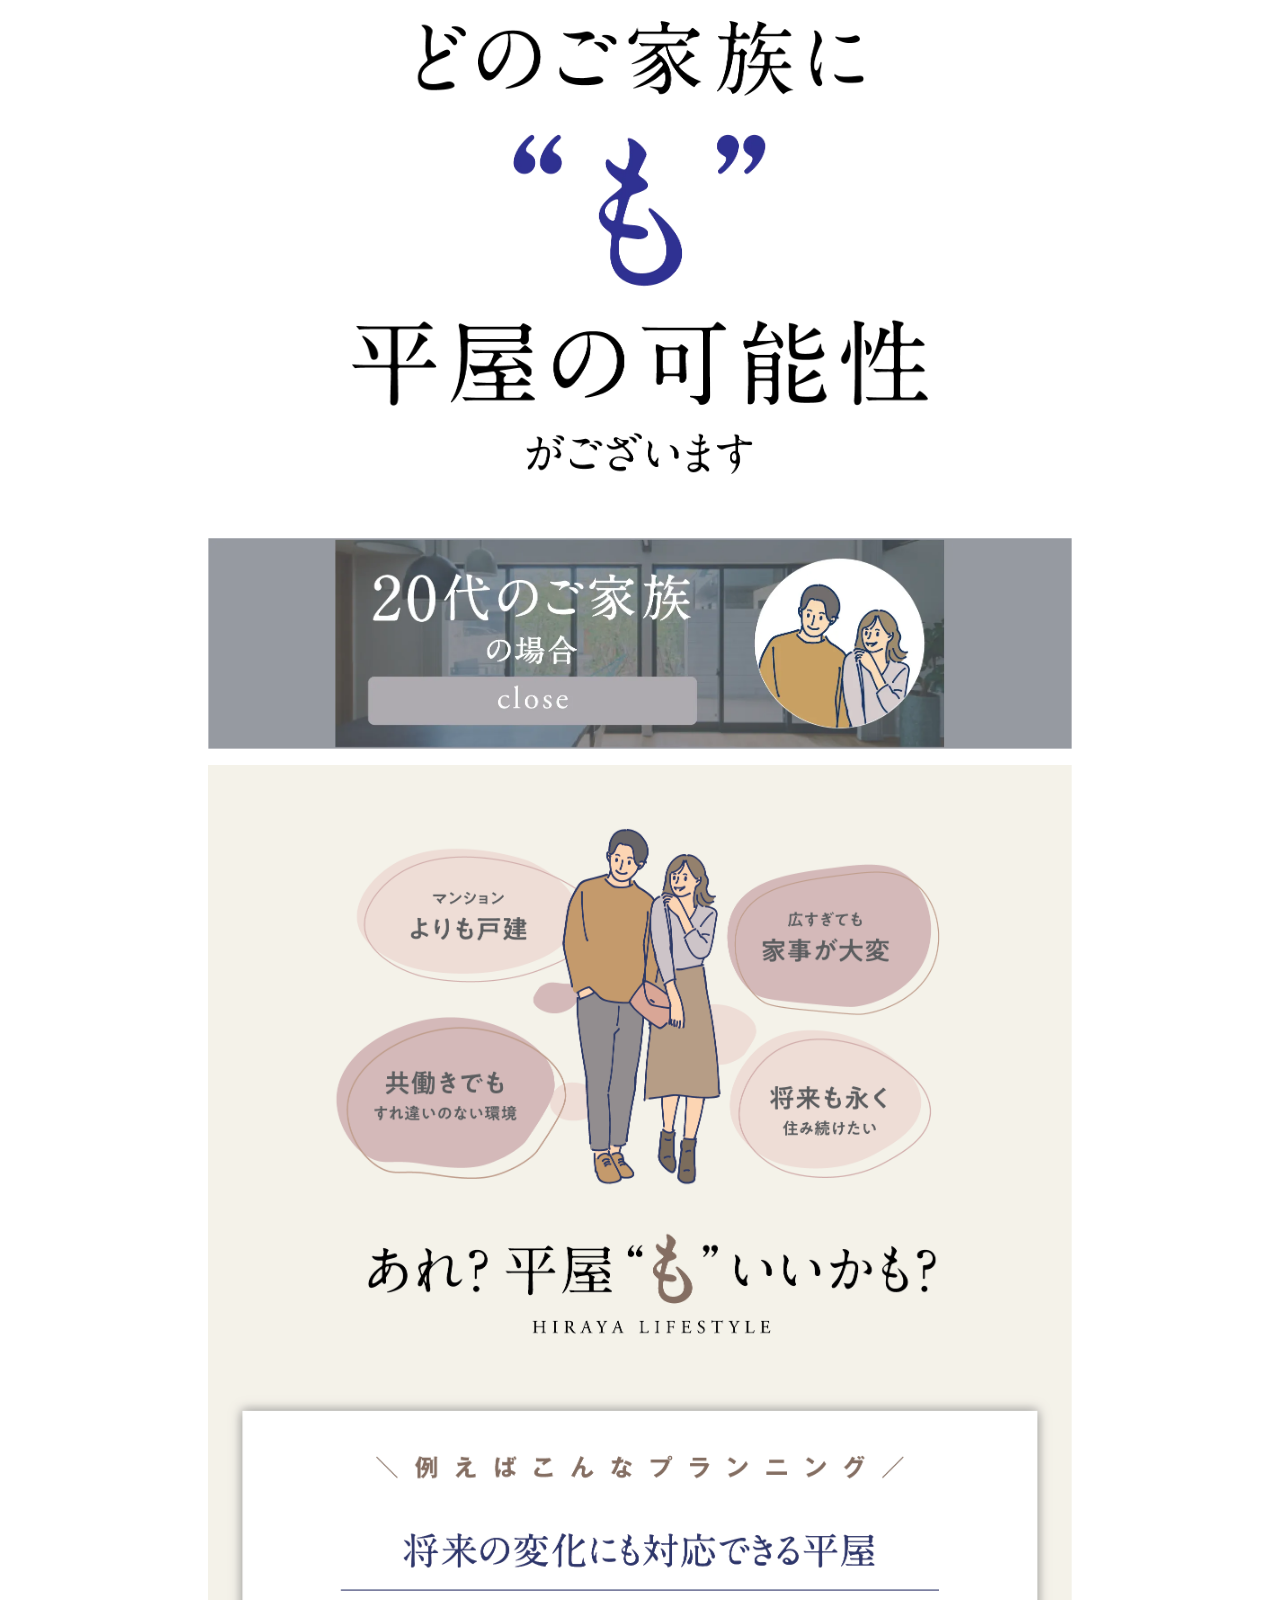
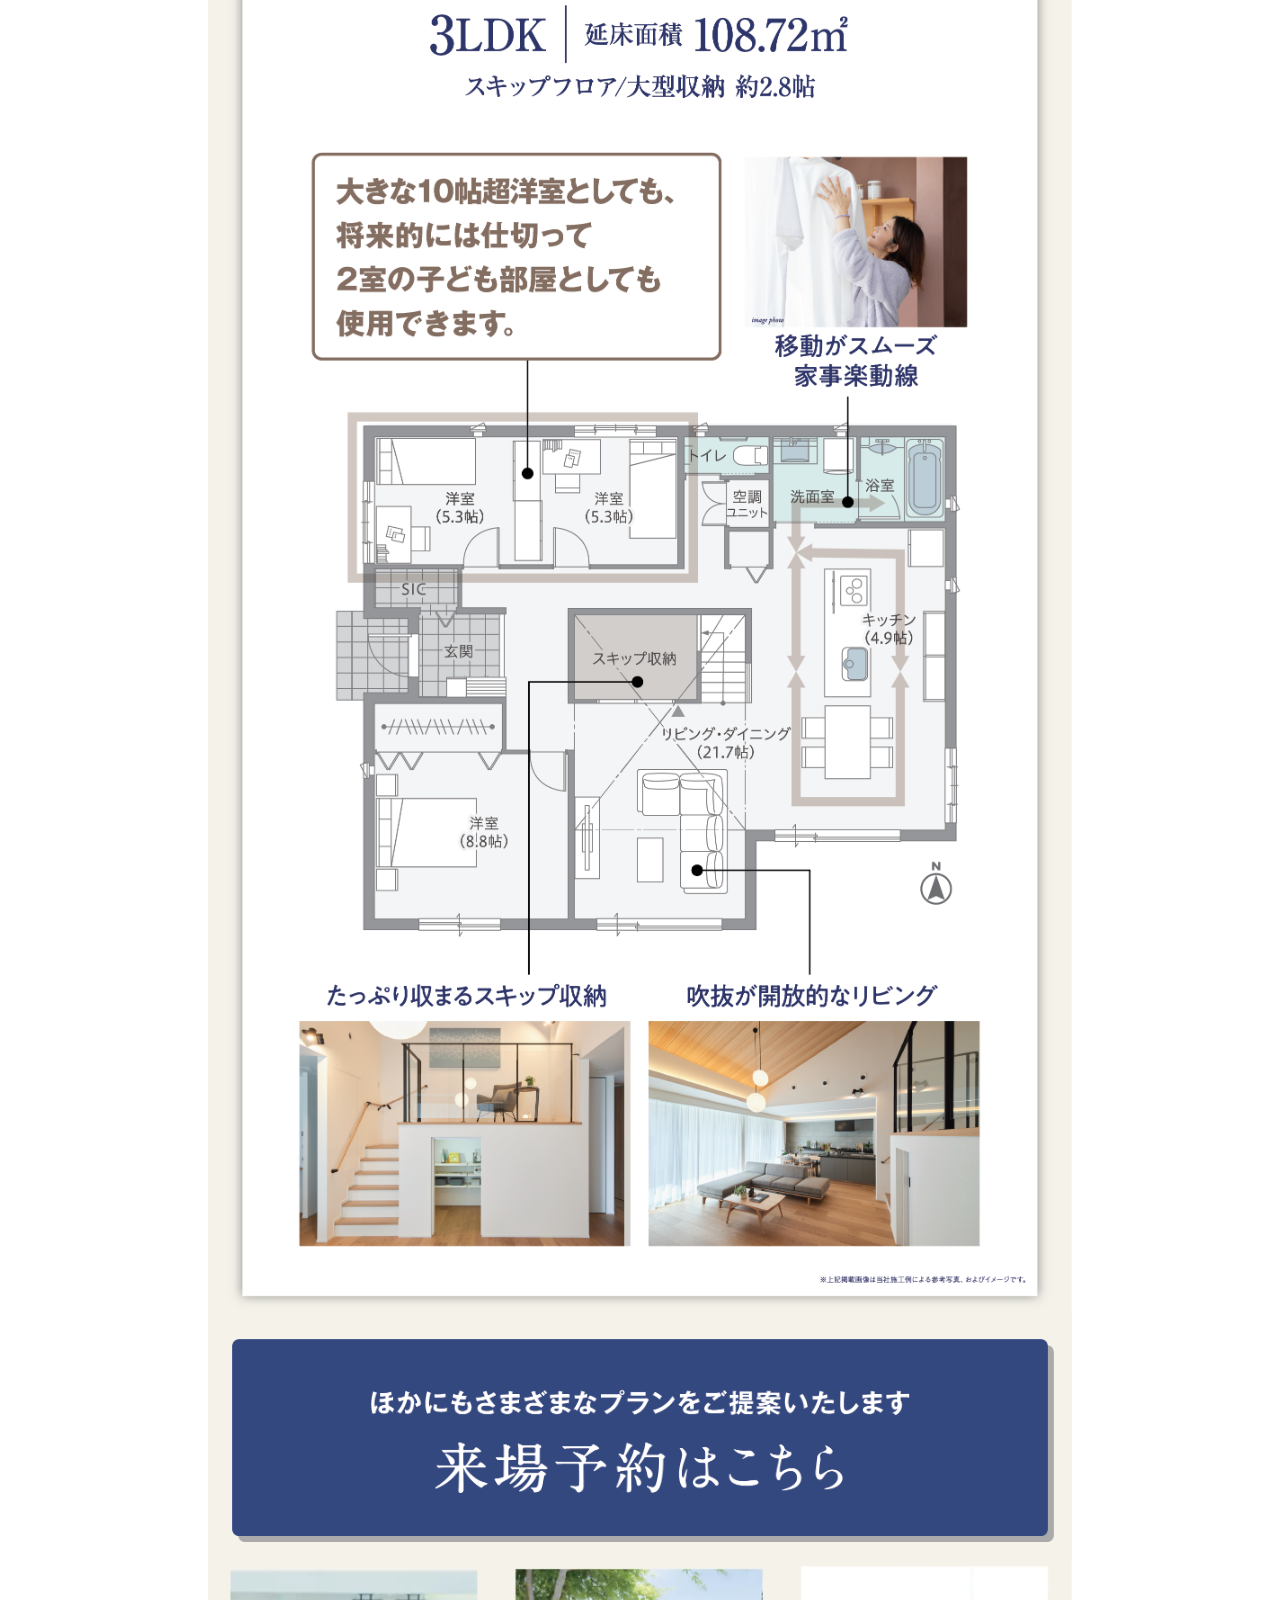
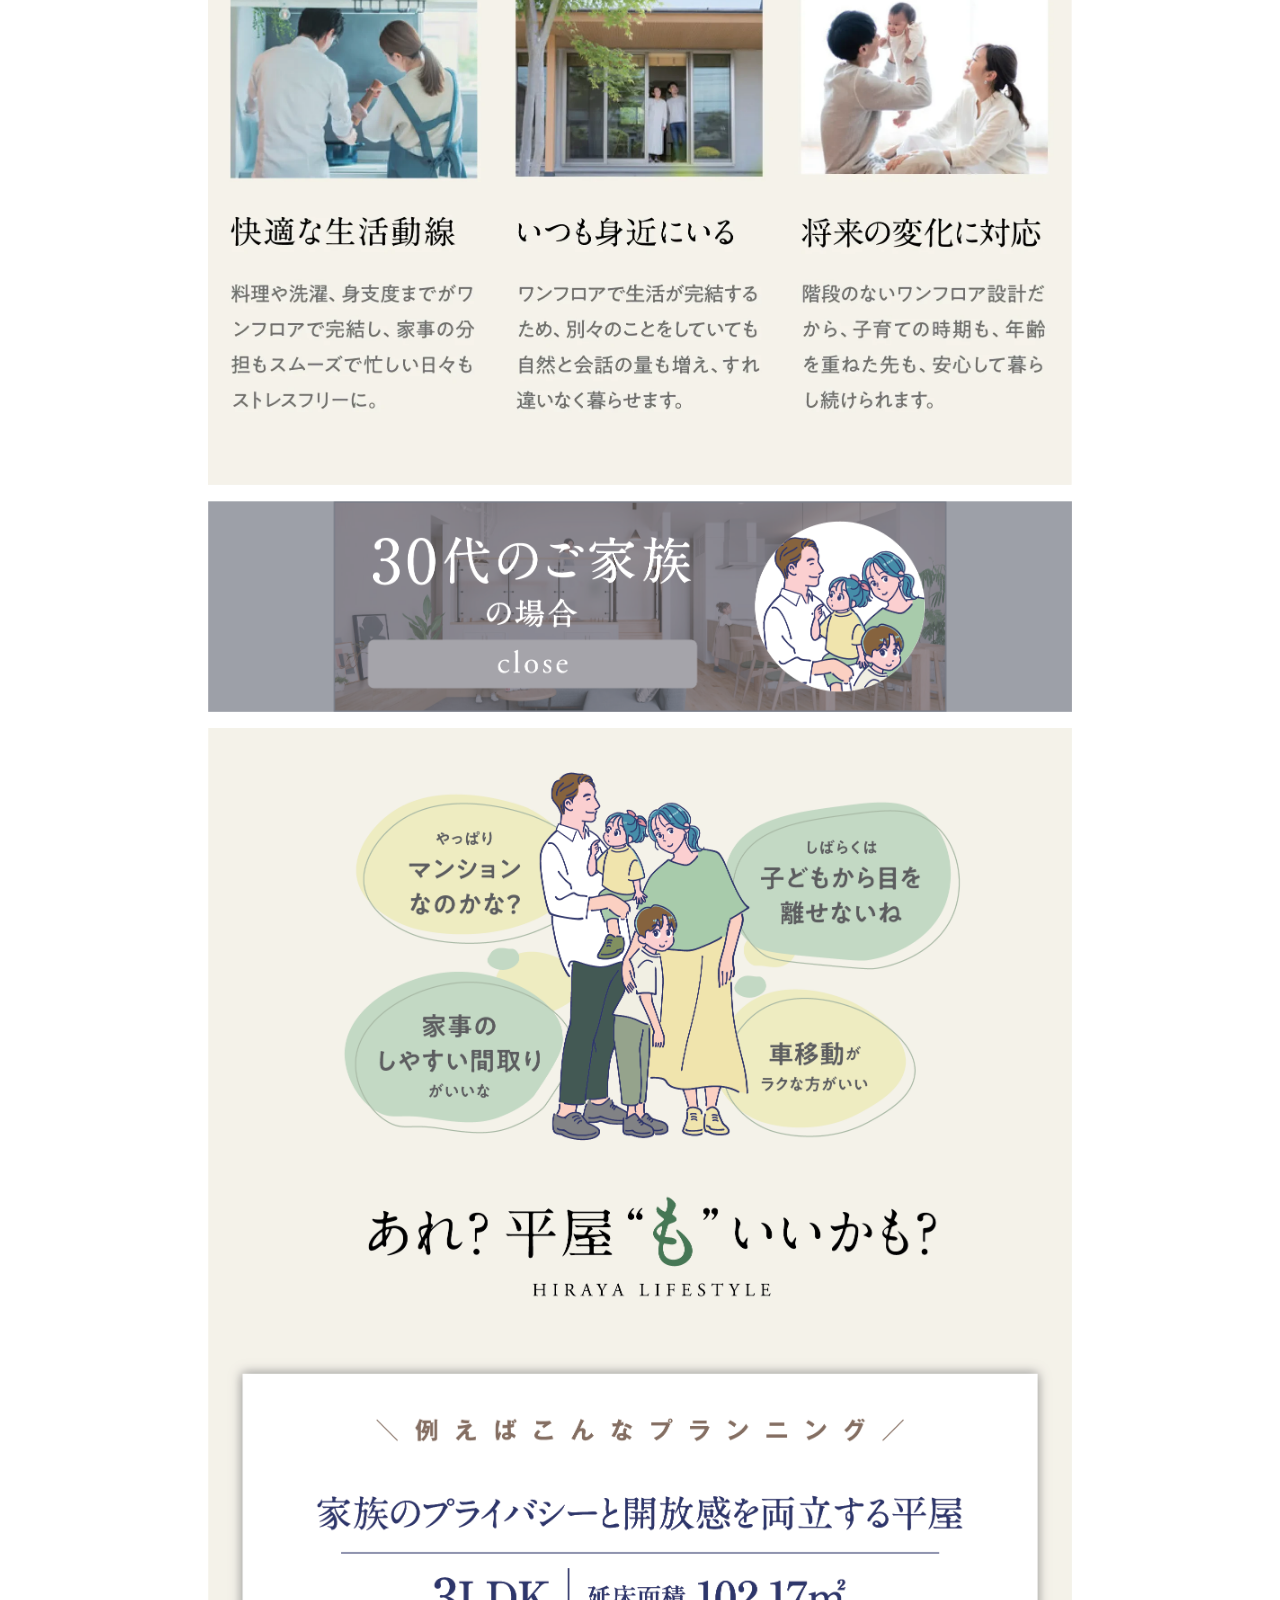
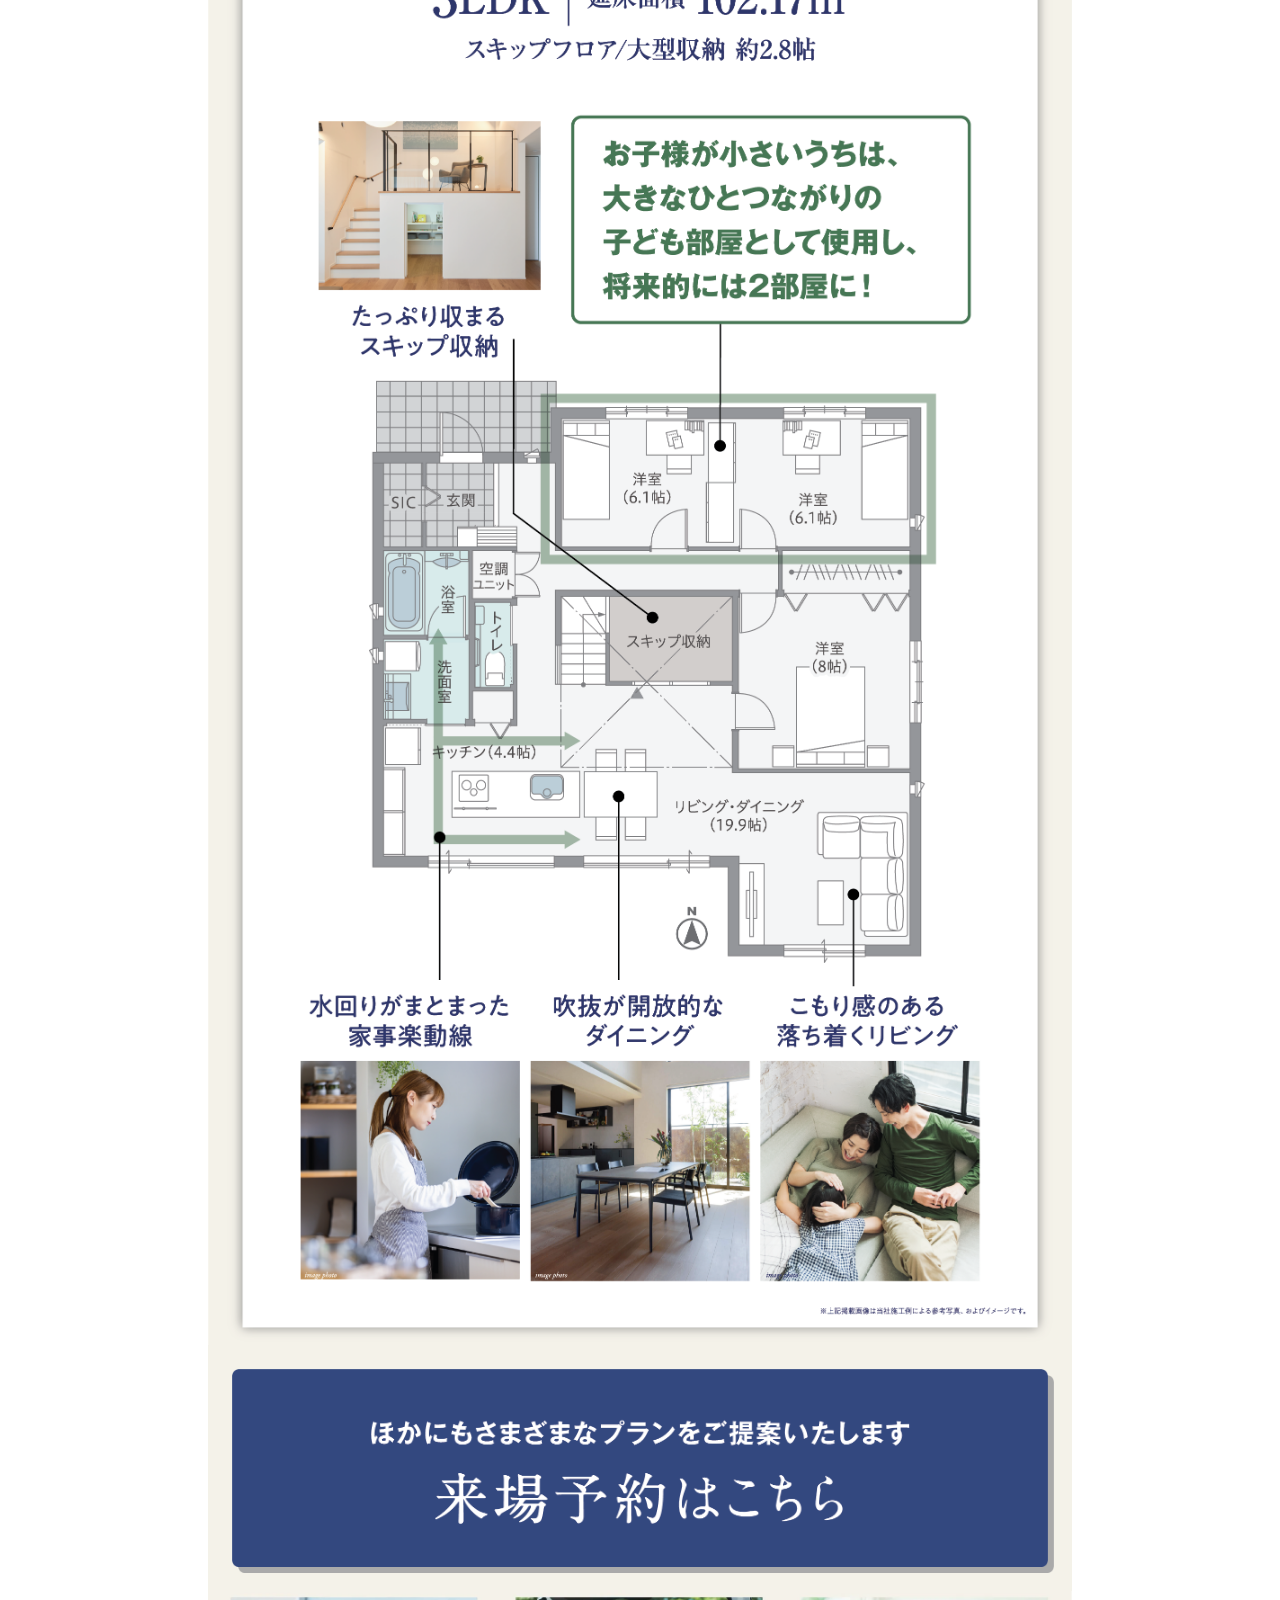
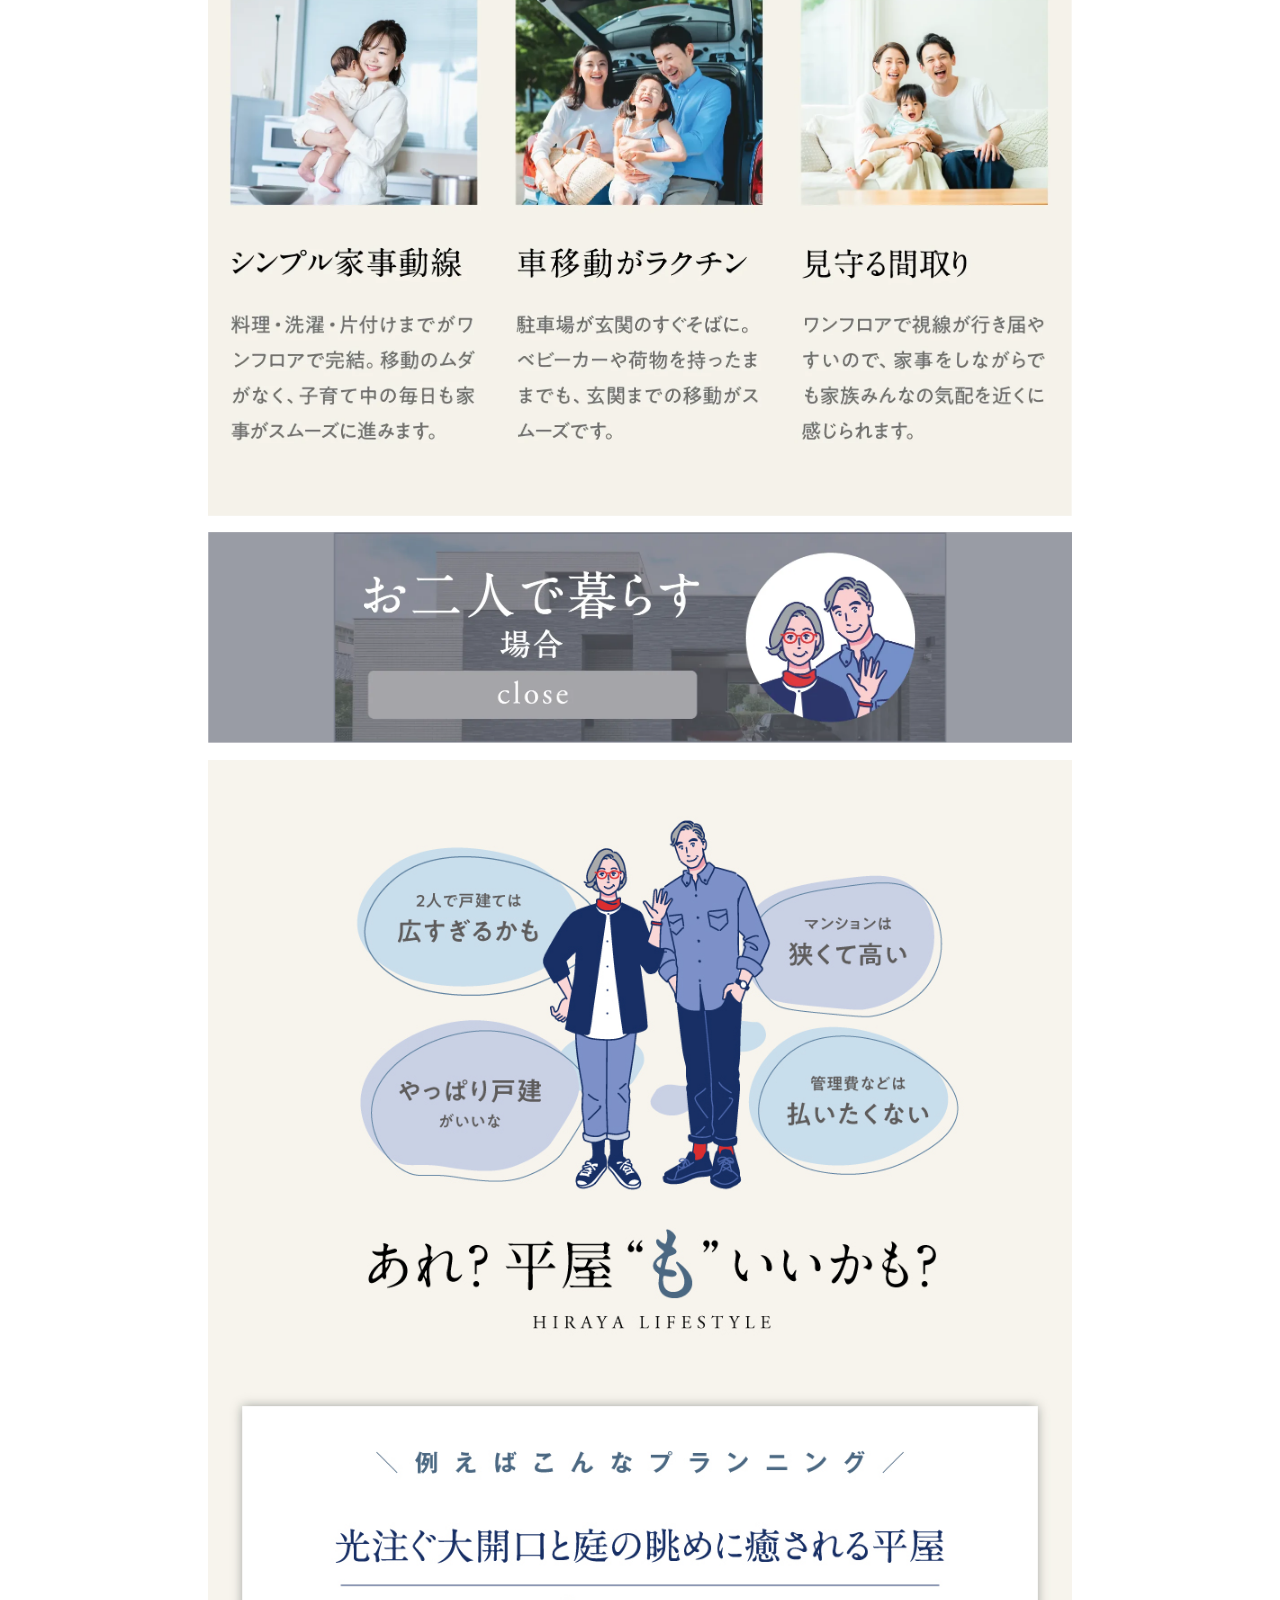
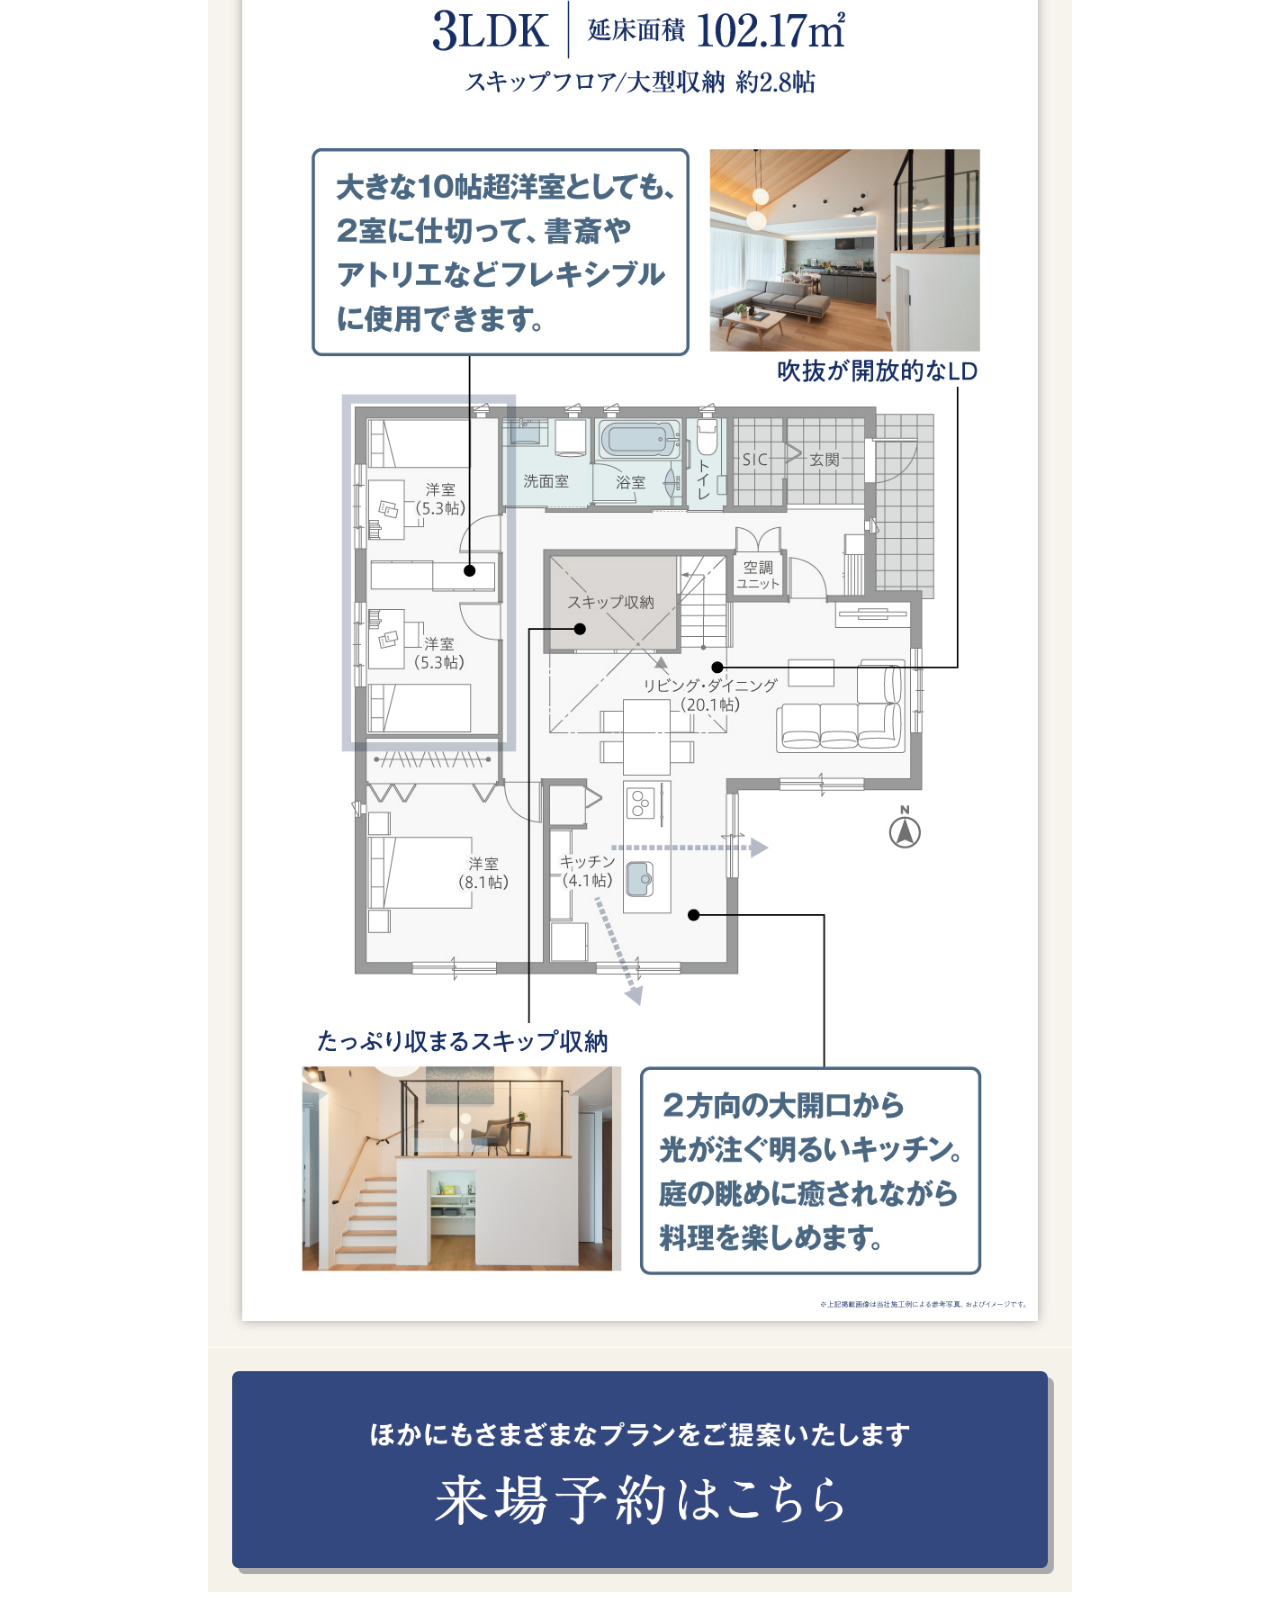
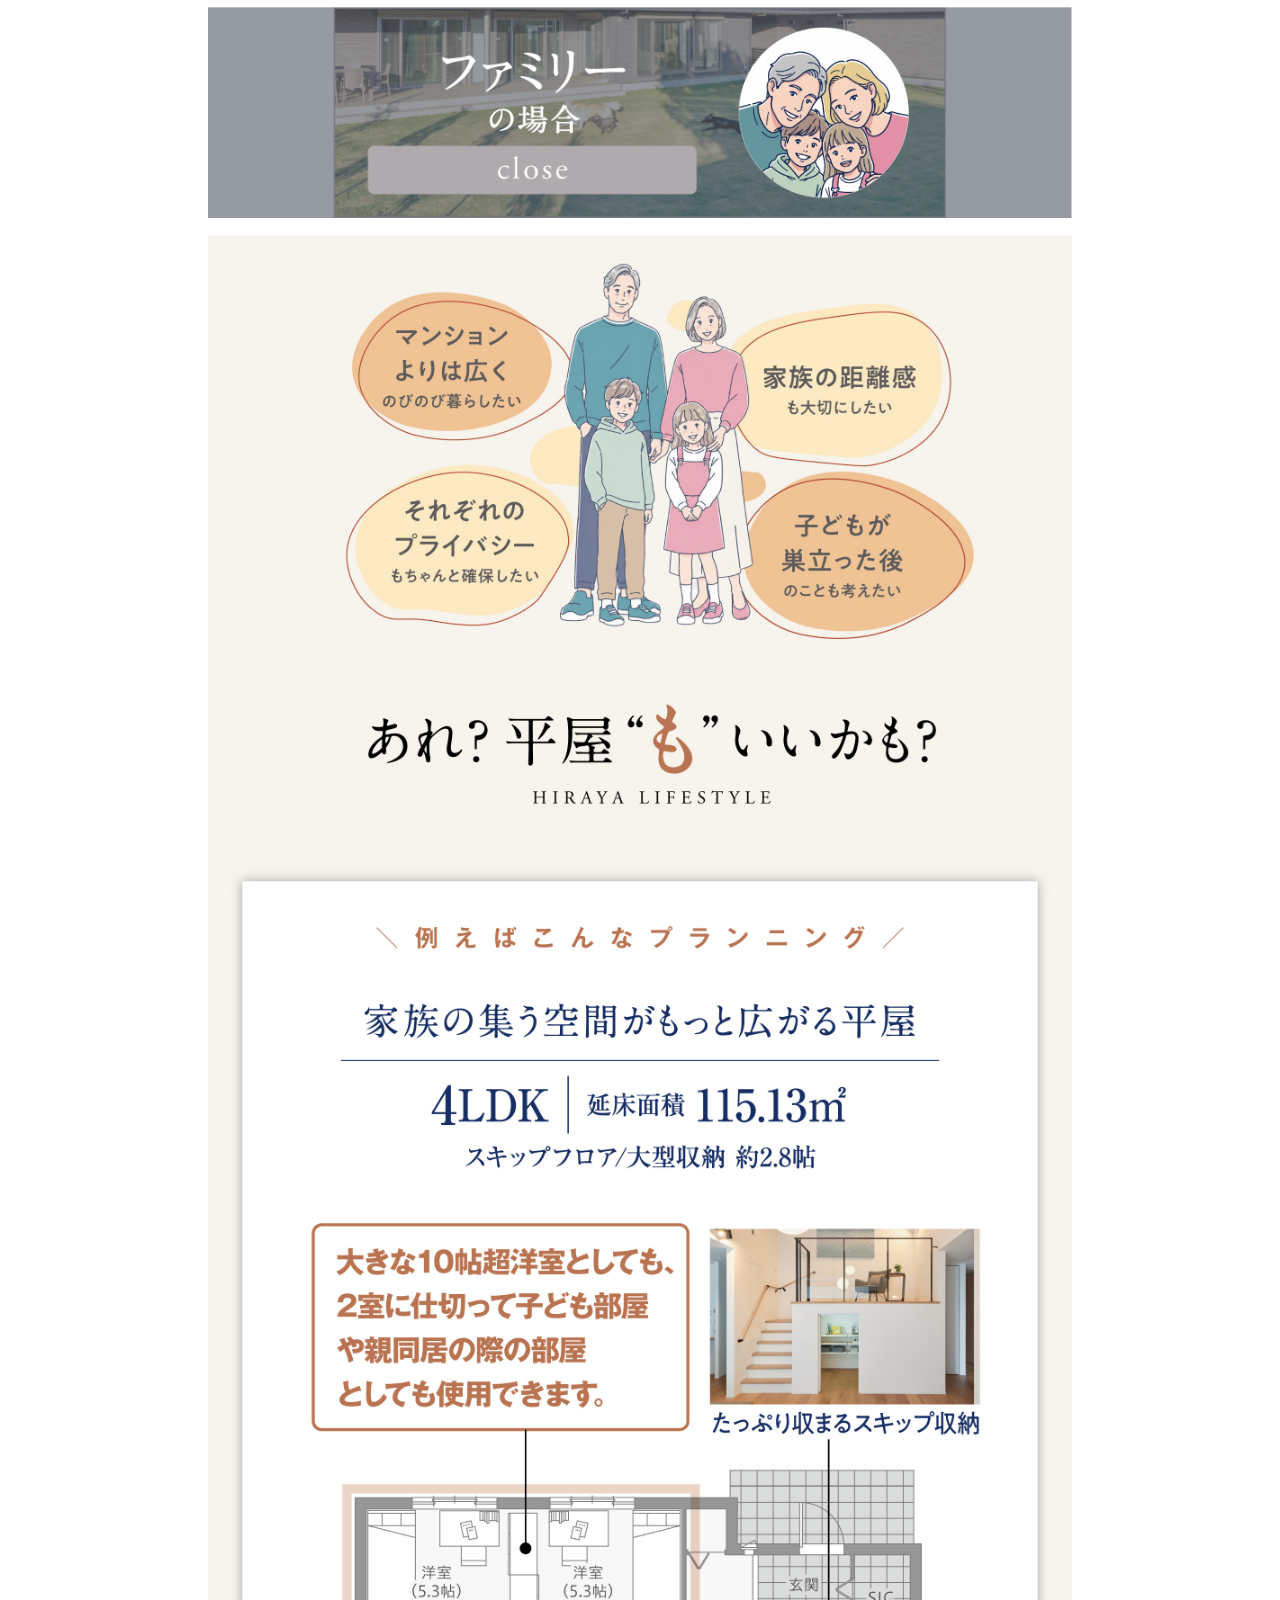
==== commit 296bac80: "Add files via upload" ====
--- a/index.html
+++ b/index.html
@@ -9,7 +9,7 @@
 			name="description"
 			content="滋賀で叶える、家族にやさしい「平屋」という選択。新婚夫婦・子育て家族・ご夫婦・ペットと住む・セカンドライフまで、家族構成に合わせた平屋の可能性をご提案。街かどモデルハウス「近江の家」を公開中。実物の平屋で暮らしの相談会開催、ご予約受付中。"
 		/>
-		<title>【テスト・20261029】滋賀で叶える「平屋」という選択｜街かどモデルハウス 近江の家</title>
+		<title>【テスト・20261113】滋賀で叶える「平屋」という選択｜街かどモデルハウス 近江の家</title>
 
 
 		<link rel="stylesheet" href="./_assets/styles/output.css" />
@@ -35,8 +35,8 @@
 						"
 					>
 						<picture>
-							<source media="(min-width: 768px)" srcset="./_assets/images/sec01/hero_pc.webp?ts=261029" width="1921" height="1102" />
-							<img src="./_assets/images/sec01/hero_sp.webp?ts=261029" width="1501" height="1484" alt="平屋モデルハウス 南草津プリムタウン 最終見学会。11月末で、この平屋ともお別れです。" style="display:block;width:100%;height:auto;" fetchpriority="high" />
+							<source media="(min-width: 768px)" srcset="./_assets/images/sec01/hero_pc.webp?ts=261113" width="1921" height="1102" />
+							<img src="./_assets/images/sec01/hero_sp.webp?ts=261113" width="1501" height="1729" alt="南草津プリムタウン 平屋モデルハウス最終見学会。11月14日（土）から29日（日）まで、ご予約のうえ平屋を体験された方に、オリジナル平屋プラン集とユニクロギフトカード3,000円分をプレゼント。" style="display:block;width:100%;height:auto;" fetchpriority="high" />
 						</picture>
 					</figure>
 					<div class="max-md:hidden bg-center bg-cover flex-1" style="background-image: url(./_assets/images/sec01/hero-left.webp?ts=260514)"></div>
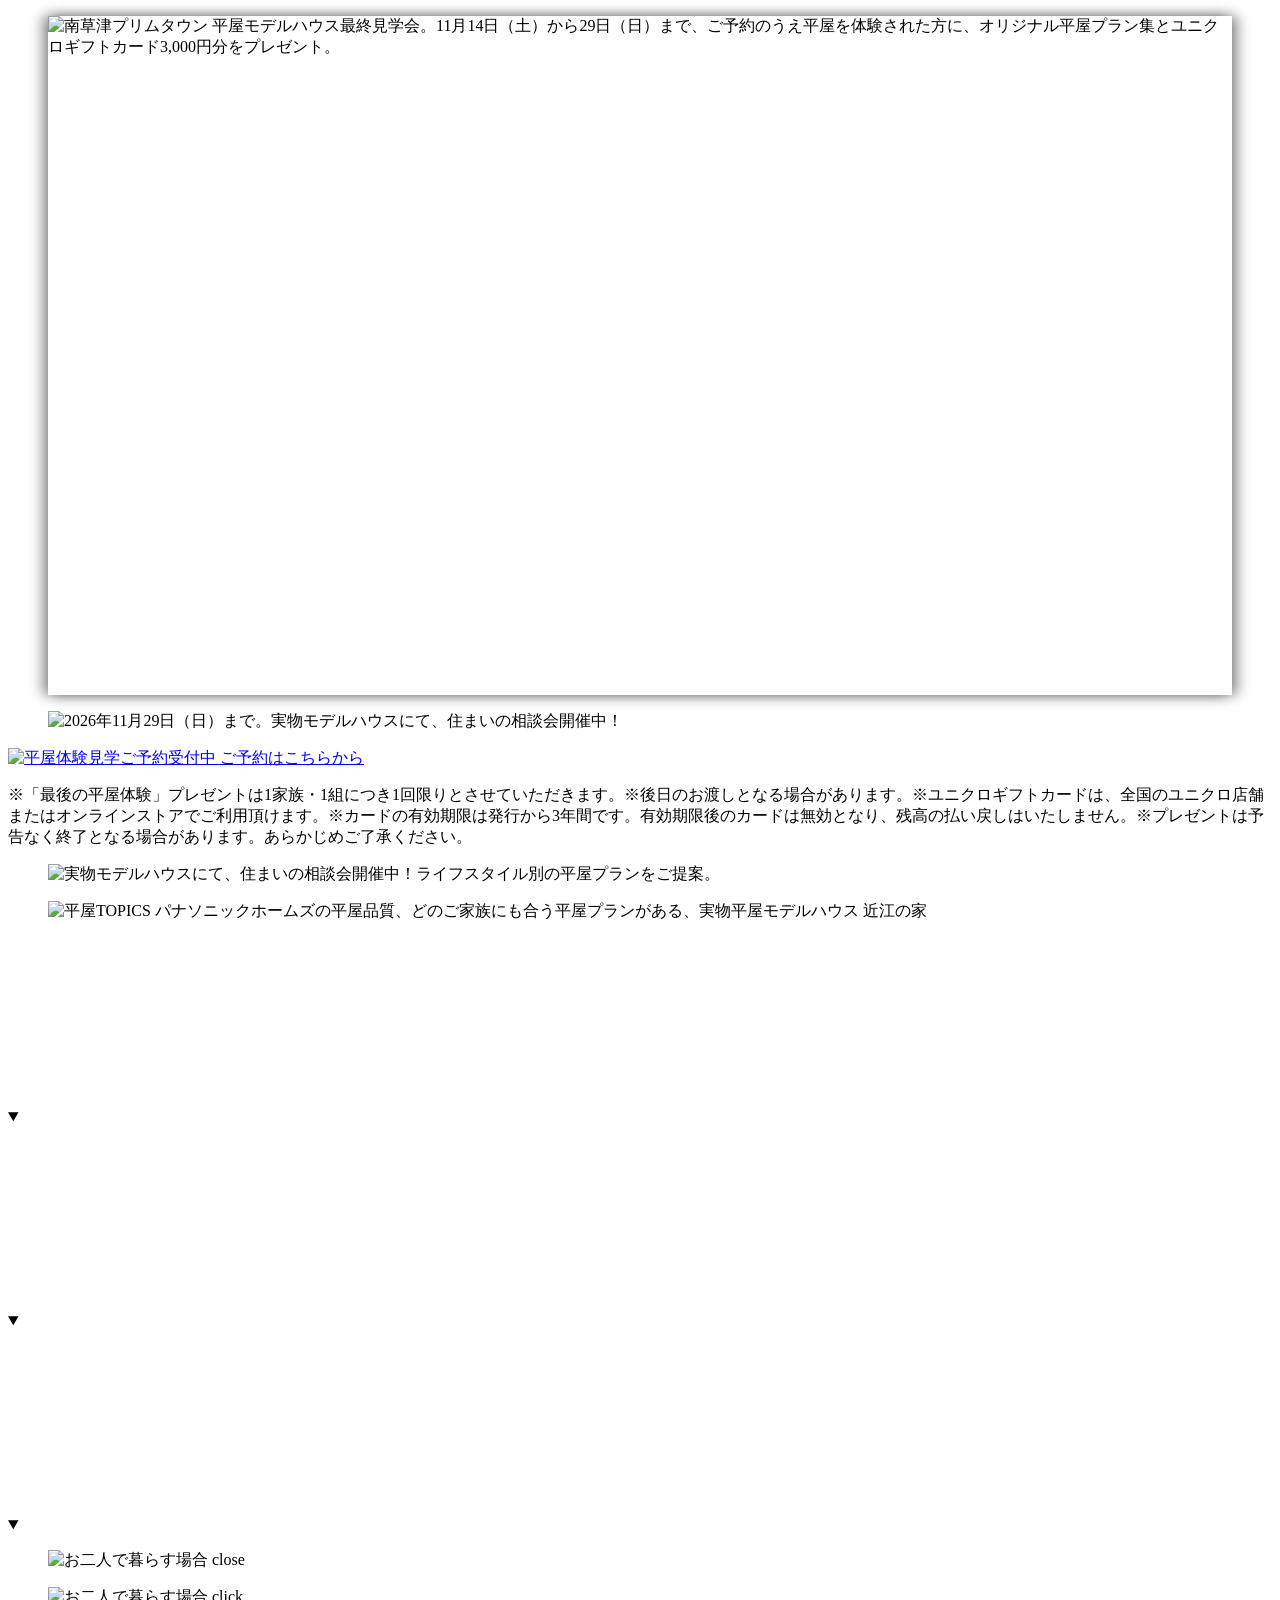
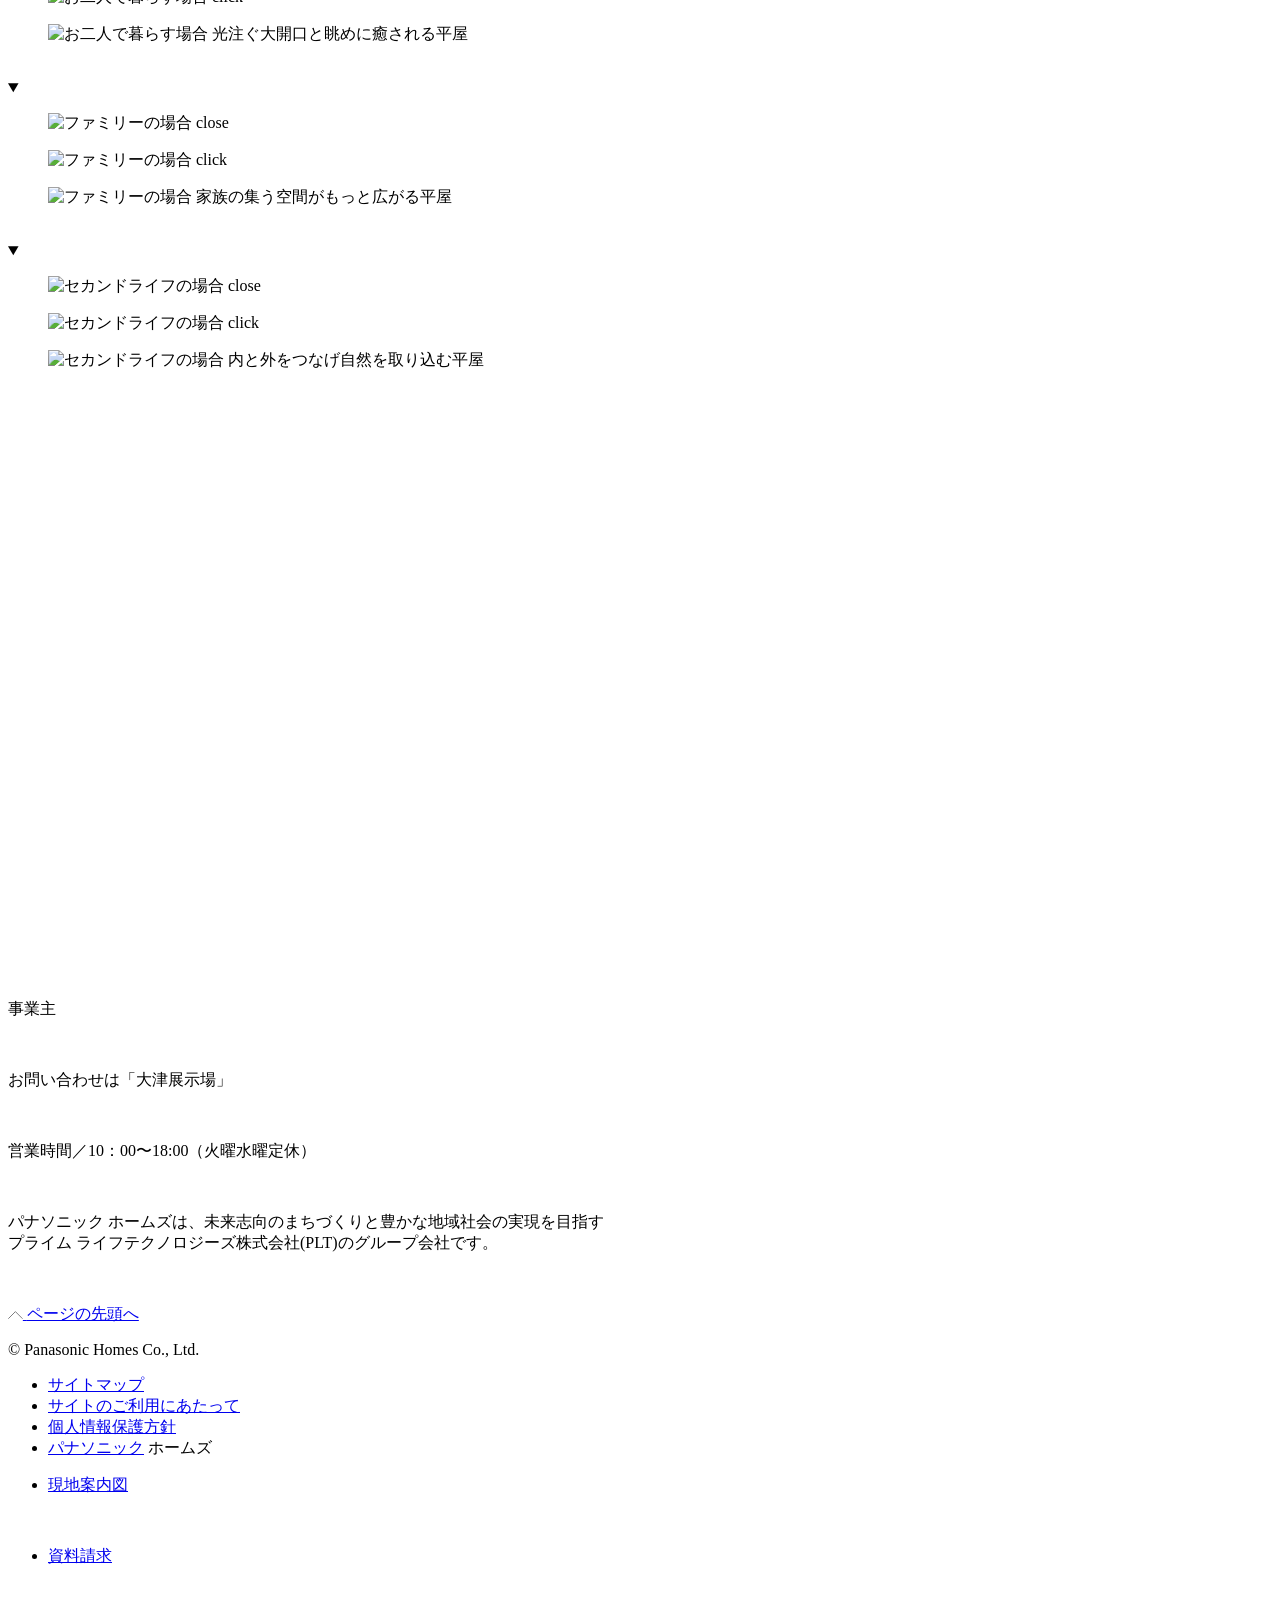
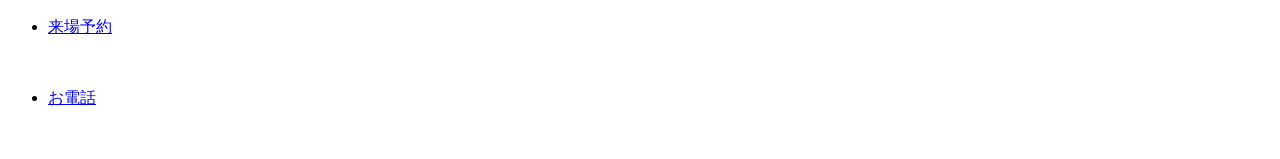
==== commit 126d7fdb: "Add files via upload" ====
--- a/index.html
+++ b/index.html
@@ -1,25 +1,49 @@
 <!doctype html>
 <html lang="ja">
 	<head>
+		<!-- Google Tag Manager -->
+		<script>
+			(function (w, d, s, l, i) {
+				w[l] = w[l] || [];
+				w[l].push({ "gtm.start": new Date().getTime(), event: "gtm.js" });
+				var f = d.getElementsByTagName(s)[0],
+					j = d.createElement(s),
+					dl = l != "dataLayer" ? "&l=" + l : "";
+				j.async = true;
+				j.src = "https://www.googletagmanager.com/gtm.js?id=" + i + dl;
+				f.parentNode.insertBefore(j, f);
+			})(window, document, "script", "dataLayer", "GTM-PWSZZ2X");
+		</script>
+		<!-- End Google Tag Manager -->
+
 		<meta charset="UTF-8" />
 		<meta name="viewport" content="width=device-width, initial-scale=1.0" />
-		<meta name="robots" content="noindex, nofollow, noarchive" />
-		<link rel="icon" href="data:," />
 		<meta
 			name="description"
 			content="滋賀で叶える、家族にやさしい「平屋」という選択。新婚夫婦・子育て家族・ご夫婦・ペットと住む・セカンドライフまで、家族構成に合わせた平屋の可能性をご提案。街かどモデルハウス「近江の家」を公開中。実物の平屋で暮らしの相談会開催、ご予約受付中。"
 		/>
-		<title>【テスト・20261113】滋賀で叶える「平屋」という選択｜街かどモデルハウス 近江の家</title>
-
+		<title>滋賀で叶える「平屋」という選択｜街かどモデルハウス 近江の家</title>
+
+		<link rel="icon" href="/phbases/img/favicon.ico" type="image/x-icon" />
+		<link rel="shortcut icon" href="/phbases/img/favicon.ico" type="image/x-icon" />
+		<link rel="shortcut icon" href="/phbases/img/favicon.ico" type="image/vnd.microsoft.icon" />
+		<link rel="icon" href="/phbases/img/icon.svg?ts=260514" type="image/svg+xml" />
+		<link rel="apple-touch-icon" sizes="180x180" href="/phbases/img/apple-touch-icon.png" />
+		<link rel="manifest" href="/phbases/img/manifest.webmanifest" />
 
 		<link rel="stylesheet" href="./_assets/styles/output.css" />
-		<link rel="stylesheet" href="./_assets/styles/campaign-20261029.css?ts=261029" />
-		<link href="./_assets/vendor/aos/aos.css" rel="stylesheet" />
-		<script src="./_assets/vendor/aos/aos.js"></script>
-		<noscript><style>[data-aos] { opacity: 1 !important; transform: none !important; }</style></noscript>
+		<link rel="stylesheet" href="./_assets/styles/campaign-20261029.css?ts=261116" />
+		<link href="https://unpkg.com/aos@2.3.1/dist/aos.css" rel="stylesheet" />
+		<script src="https://unpkg.com/aos@2.3.1/dist/aos.js"></script>
 	</head>
 
 	<body class="bg-zinc-100">
+		<!-- Google Tag Manager (noscript) -->
+		<noscript>
+			<iframe src="https://www.googletagmanager.com/ns.html?id=GTM-PWSZZ2X" height="0" width="0" style="display: none; visibility: hidden"></iframe>
+		</noscript>
+		<!-- End Google Tag Manager (noscript) -->
+
 		<!-- main -->
 		<main class="overflow-x-hidden max-w-360 mx-auto bg-white">
 			<!-- 01 -->
@@ -35,8 +59,8 @@
 						"
 					>
 						<picture>
-							<source media="(min-width: 768px)" srcset="./_assets/images/sec01/hero_pc.webp?ts=261113" width="1921" height="1102" />
-							<img src="./_assets/images/sec01/hero_sp.webp?ts=261113" width="1501" height="1729" alt="南草津プリムタウン 平屋モデルハウス最終見学会。11月14日（土）から29日（日）まで、ご予約のうえ平屋を体験された方に、オリジナル平屋プラン集とユニクロギフトカード3,000円分をプレゼント。" style="display:block;width:100%;height:auto;" fetchpriority="high" />
+							<source media="(min-width: 768px)" srcset="./_assets/images/sec01/hero_pc.webp?ts=261116" width="1921" height="1102" />
+							<img src="./_assets/images/sec01/hero_sp.webp?ts=261116" width="1501" height="1728" alt="南草津プリムタウン 平屋モデルハウス最終見学会。11月14日（土）から29日（日）まで、ご予約のうえ平屋を体験された方に、オリジナル平屋プラン集とユニクロギフトカード3,000円分をプレゼント。" style="display:block;width:100%;height:auto;" fetchpriority="high" />
 						</picture>
 					</figure>
 					<div class="max-md:hidden bg-center bg-cover flex-1" style="background-image: url(./_assets/images/sec01/hero-left.webp?ts=260514)"></div>
@@ -46,13 +70,17 @@
 					<figure class="campaign-period">
 						<img src="./_assets/images/sec01/1130made.webp?ts=261029" width="1146" height="368" alt="2026年11月29日（日）まで。実物モデルハウスにて、住まいの相談会開催中！" />
 					</figure>
-					<a
-						href="https://homes.panasonic.com/cgi-bin/webkytn/RC05205/input"
-						target="_blank"
-						class="flex items-center justify-center max-w-240 mx-auto hover:ring-2 ring-[#202852] ring-offset-2 transition"
-					>
-						<img src="./_assets/images/sec01/summer-reservation.webp?ts=260623" alt="平屋体験見学ご予約受付中 ご予約はこちらから" />
-					</a>
+					<div class="campaign-booking">
+						<a
+							href="https://homes.panasonic.com/cgi-bin/webkytn/RC05205/input"
+							target="_blank"
+							aria-describedby="campaign-gift-note"
+							class="flex items-center justify-center max-w-240 mx-auto hover:ring-2 ring-[#202852] ring-offset-2 transition"
+						>
+							<img src="./_assets/images/sec01/summer-reservation.webp?ts=260623" alt="平屋体験見学ご予約受付中 ご予約はこちらから" />
+						</a>
+						<p class="campaign-gift-note" id="campaign-gift-note">※「最後の平屋体験」プレゼントは1家族・1組につき1回限りとさせていただきます。※後日のお渡しとなる場合があります。※ユニクロギフトカードは、全国のユニクロ店舗またはオンラインストアでご利用頂けます。※カードの有効期限は発行から3年間です。有効期限後のカードは無効となり、残高の払い戻しはいたしません。※プレゼントは予告なく終了となる場合があります。あらかじめご了承ください。</p>
+					</div>
 
 					<figure class="campaign-lifestyle">
 						<picture>
@@ -567,13 +595,10 @@
 		</div>
 
 		<script>
-			if (window.AOS) {
-				AOS.init({ delay: 100, duration: 600 });
-			} else {
-				document.querySelectorAll("[data-aos]").forEach(function (element) {
-					element.classList.add("aos-animate");
-				});
-			}
+			AOS.init({
+				delay: 100, // values from 0 to 3000, with step 50ms
+				duration: 600, // values from 0 to 3000, with step 50ms
+			});
 		</script>
 	</body>
 </html>
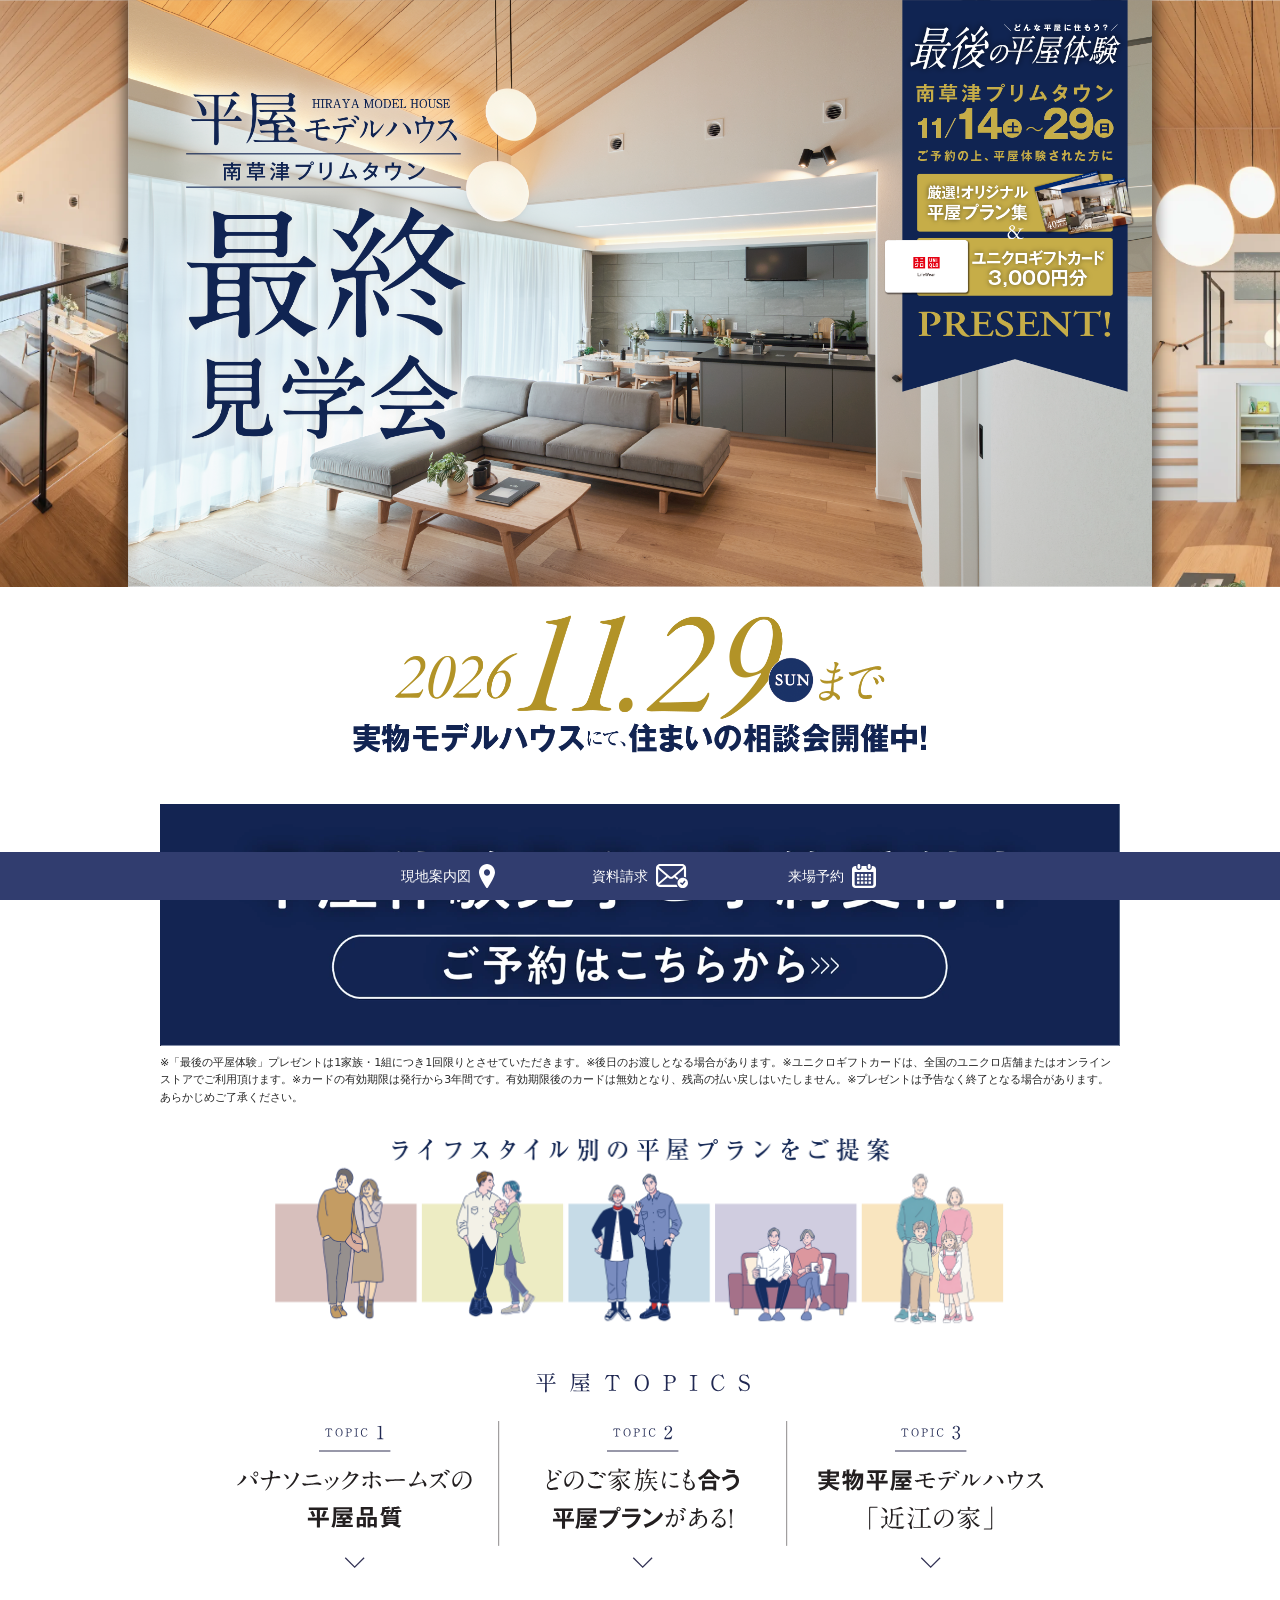
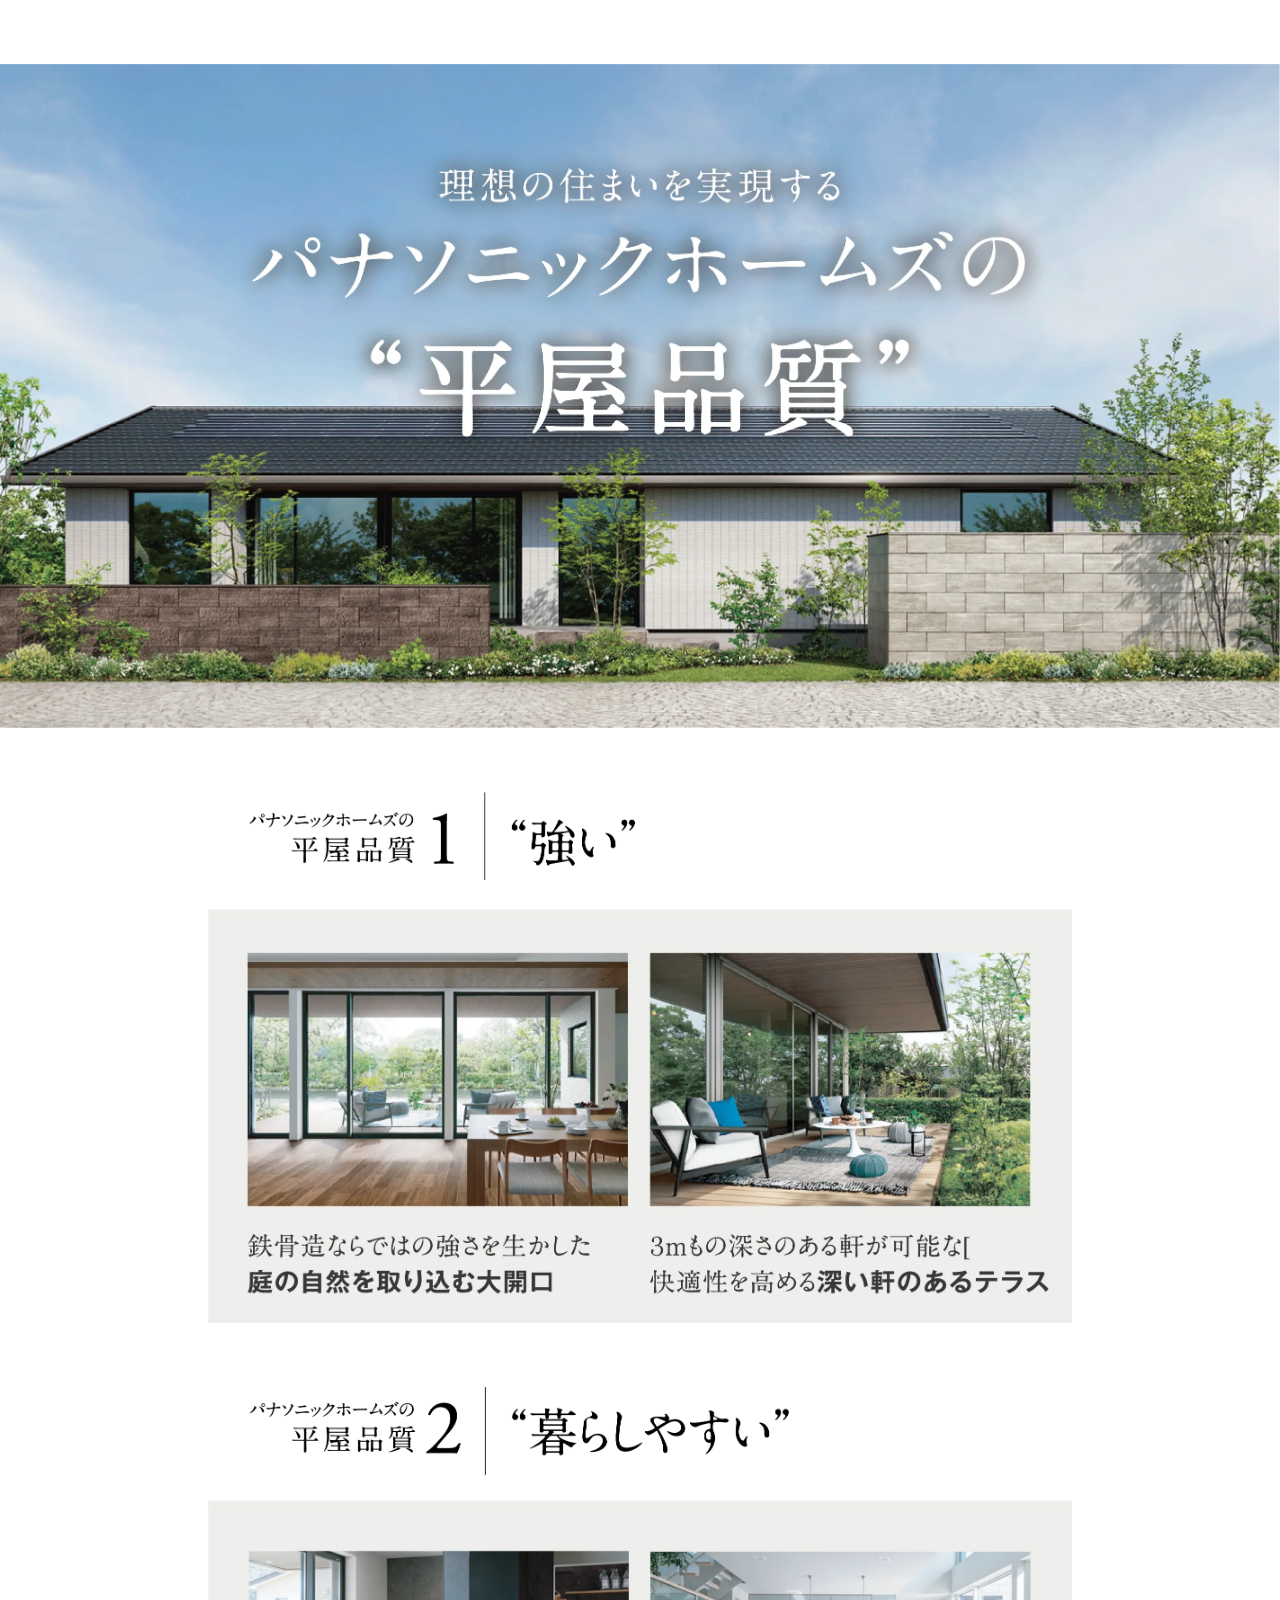
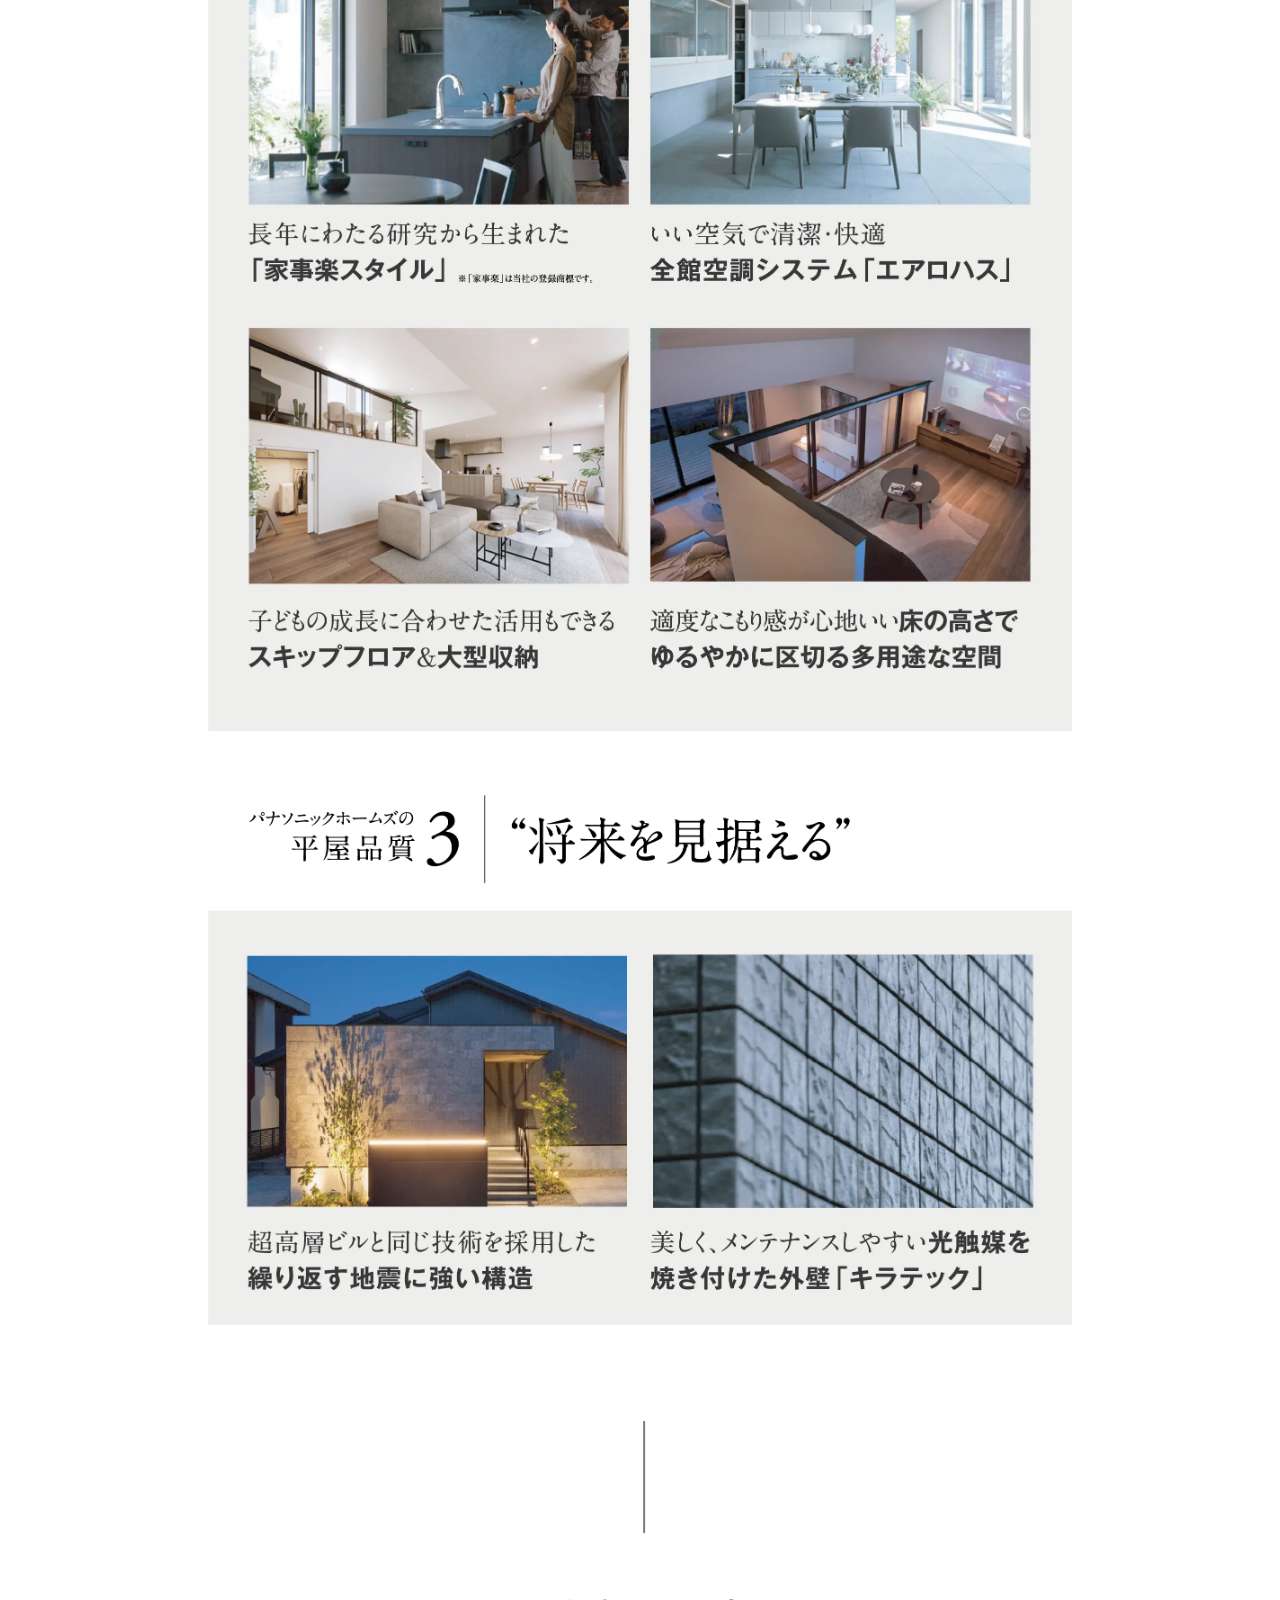
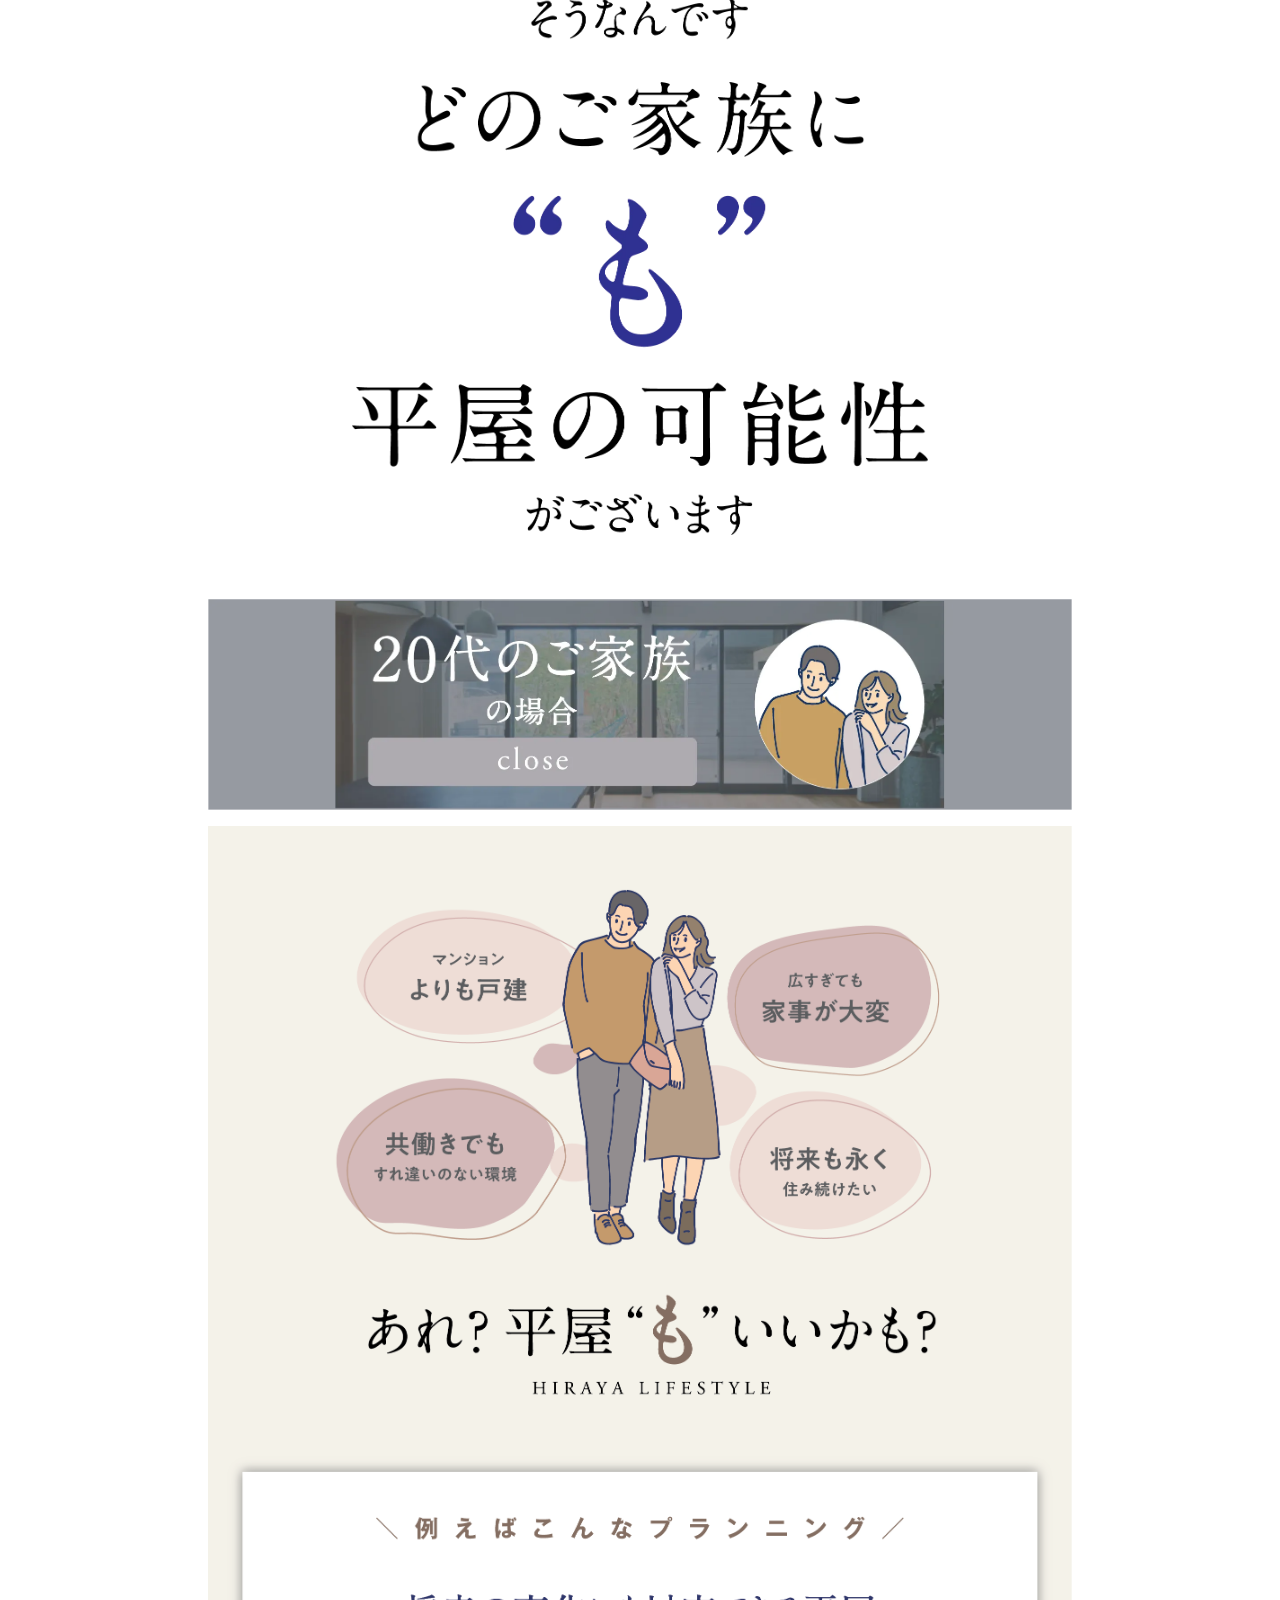
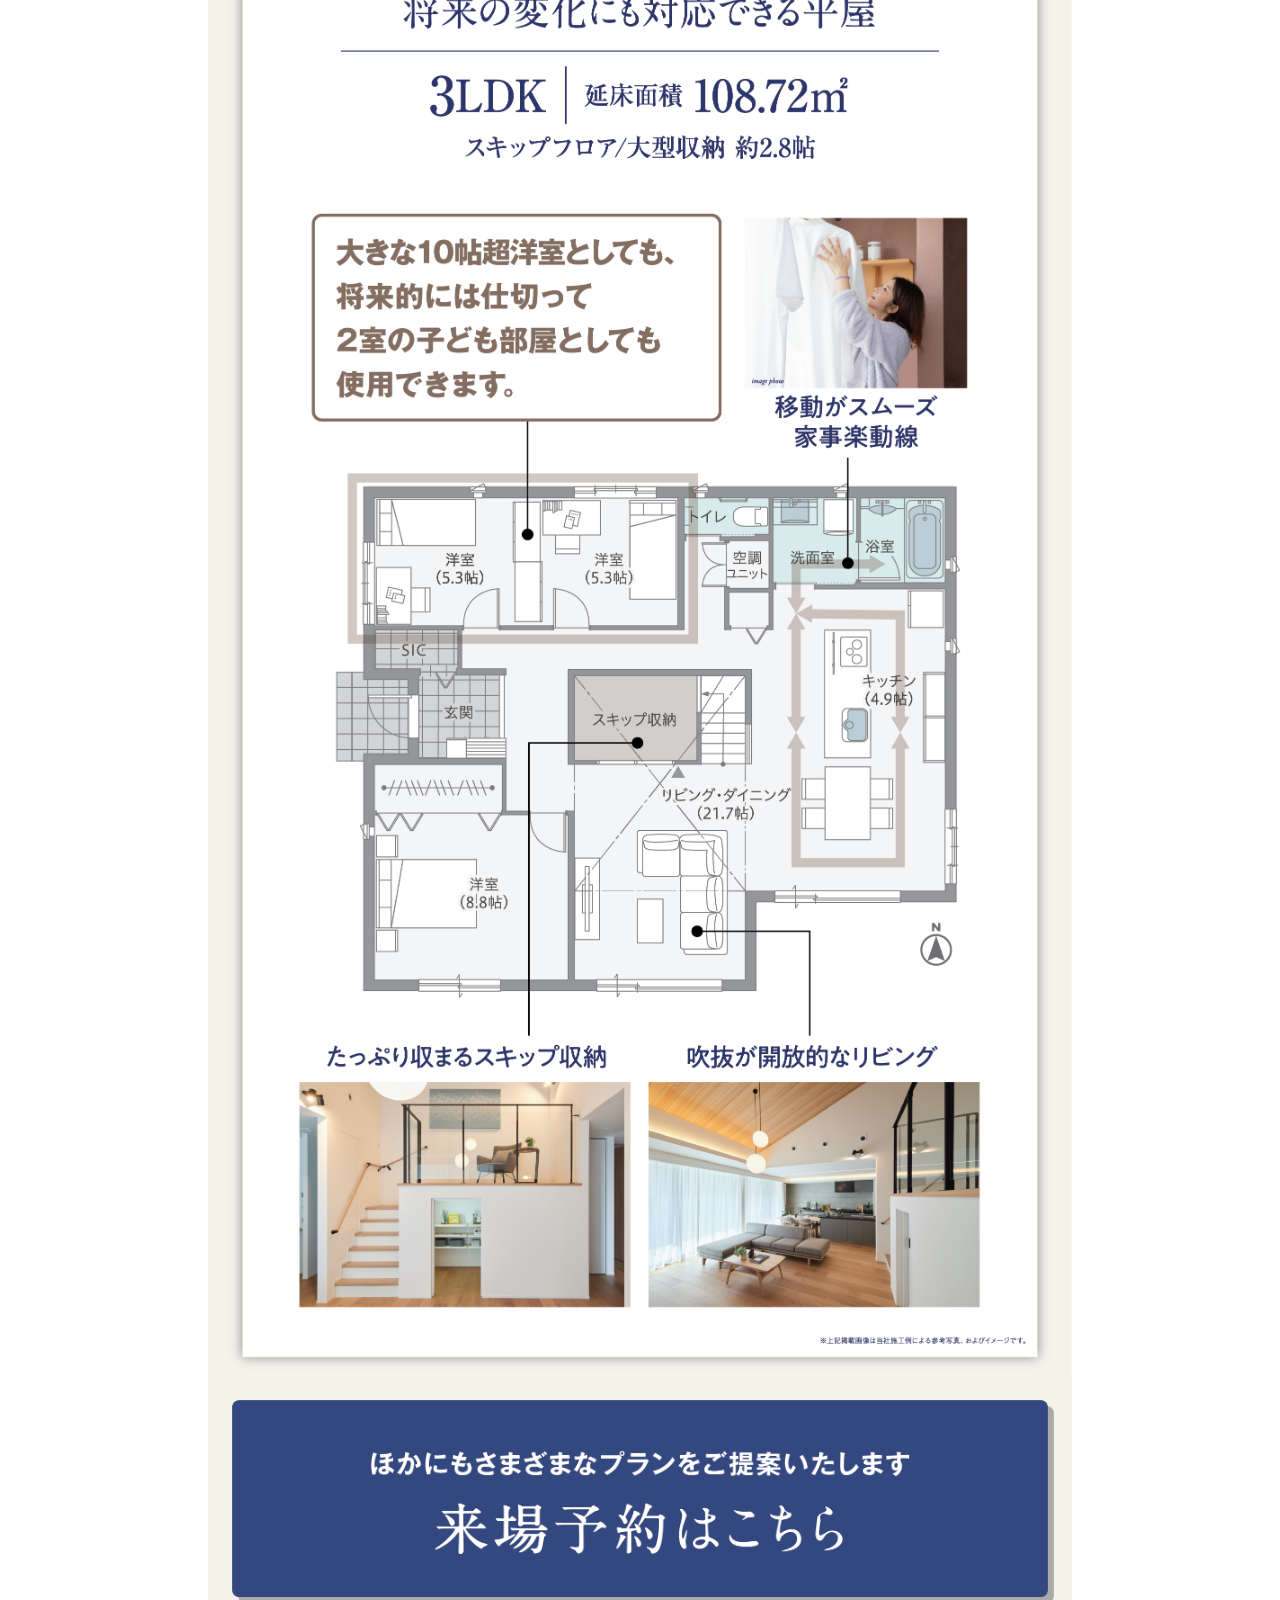
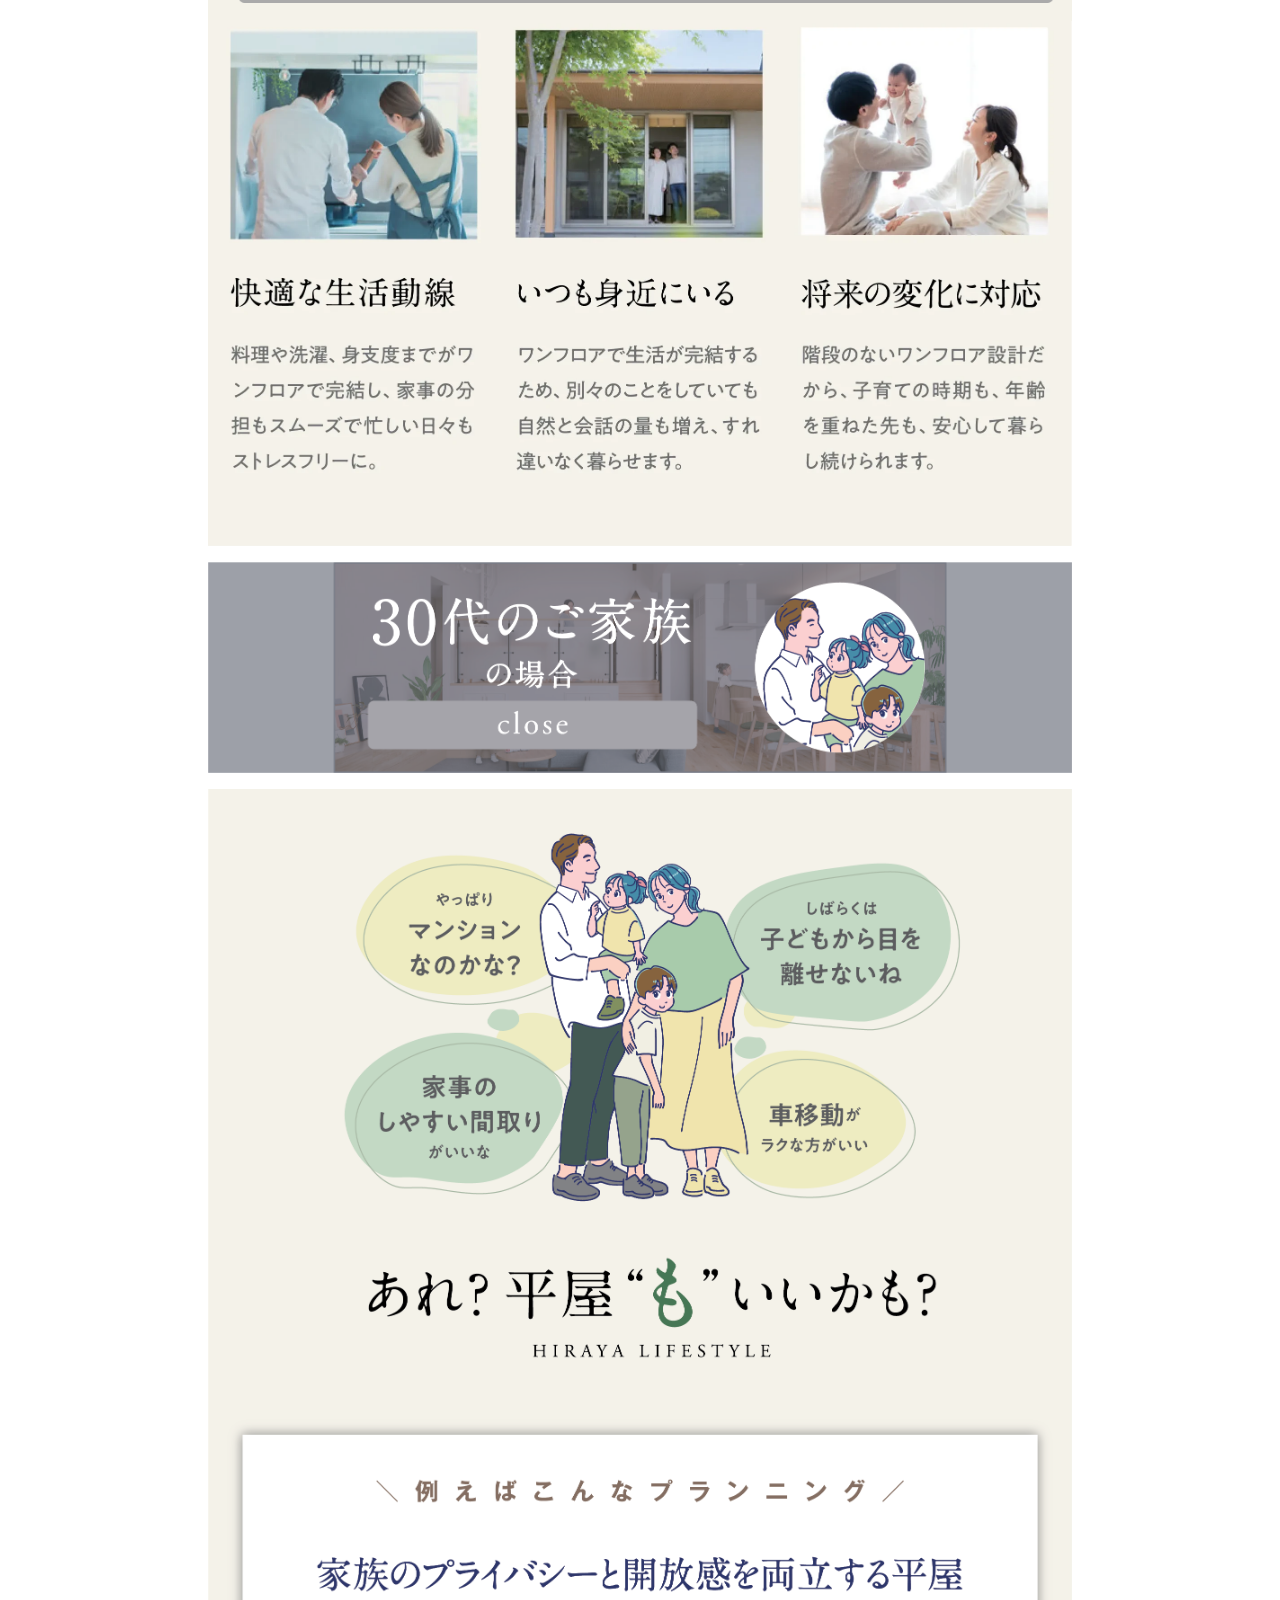
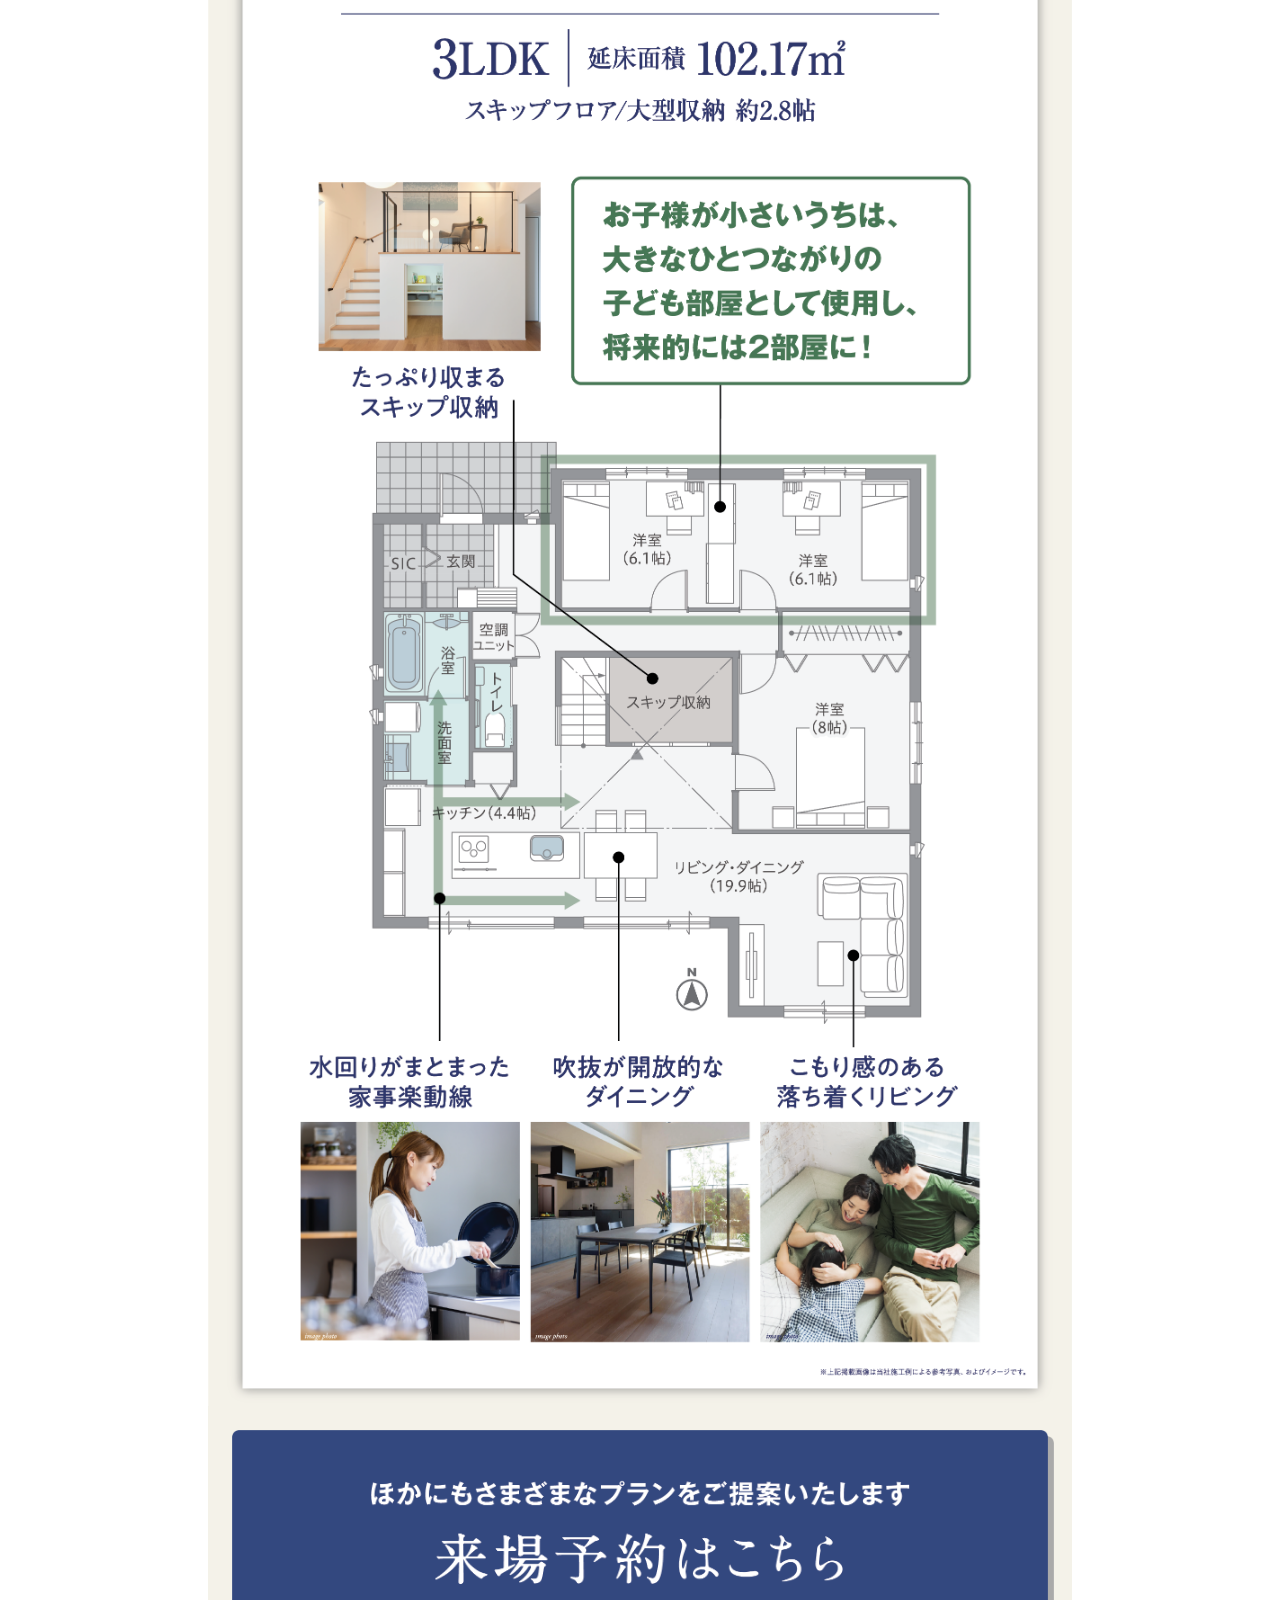
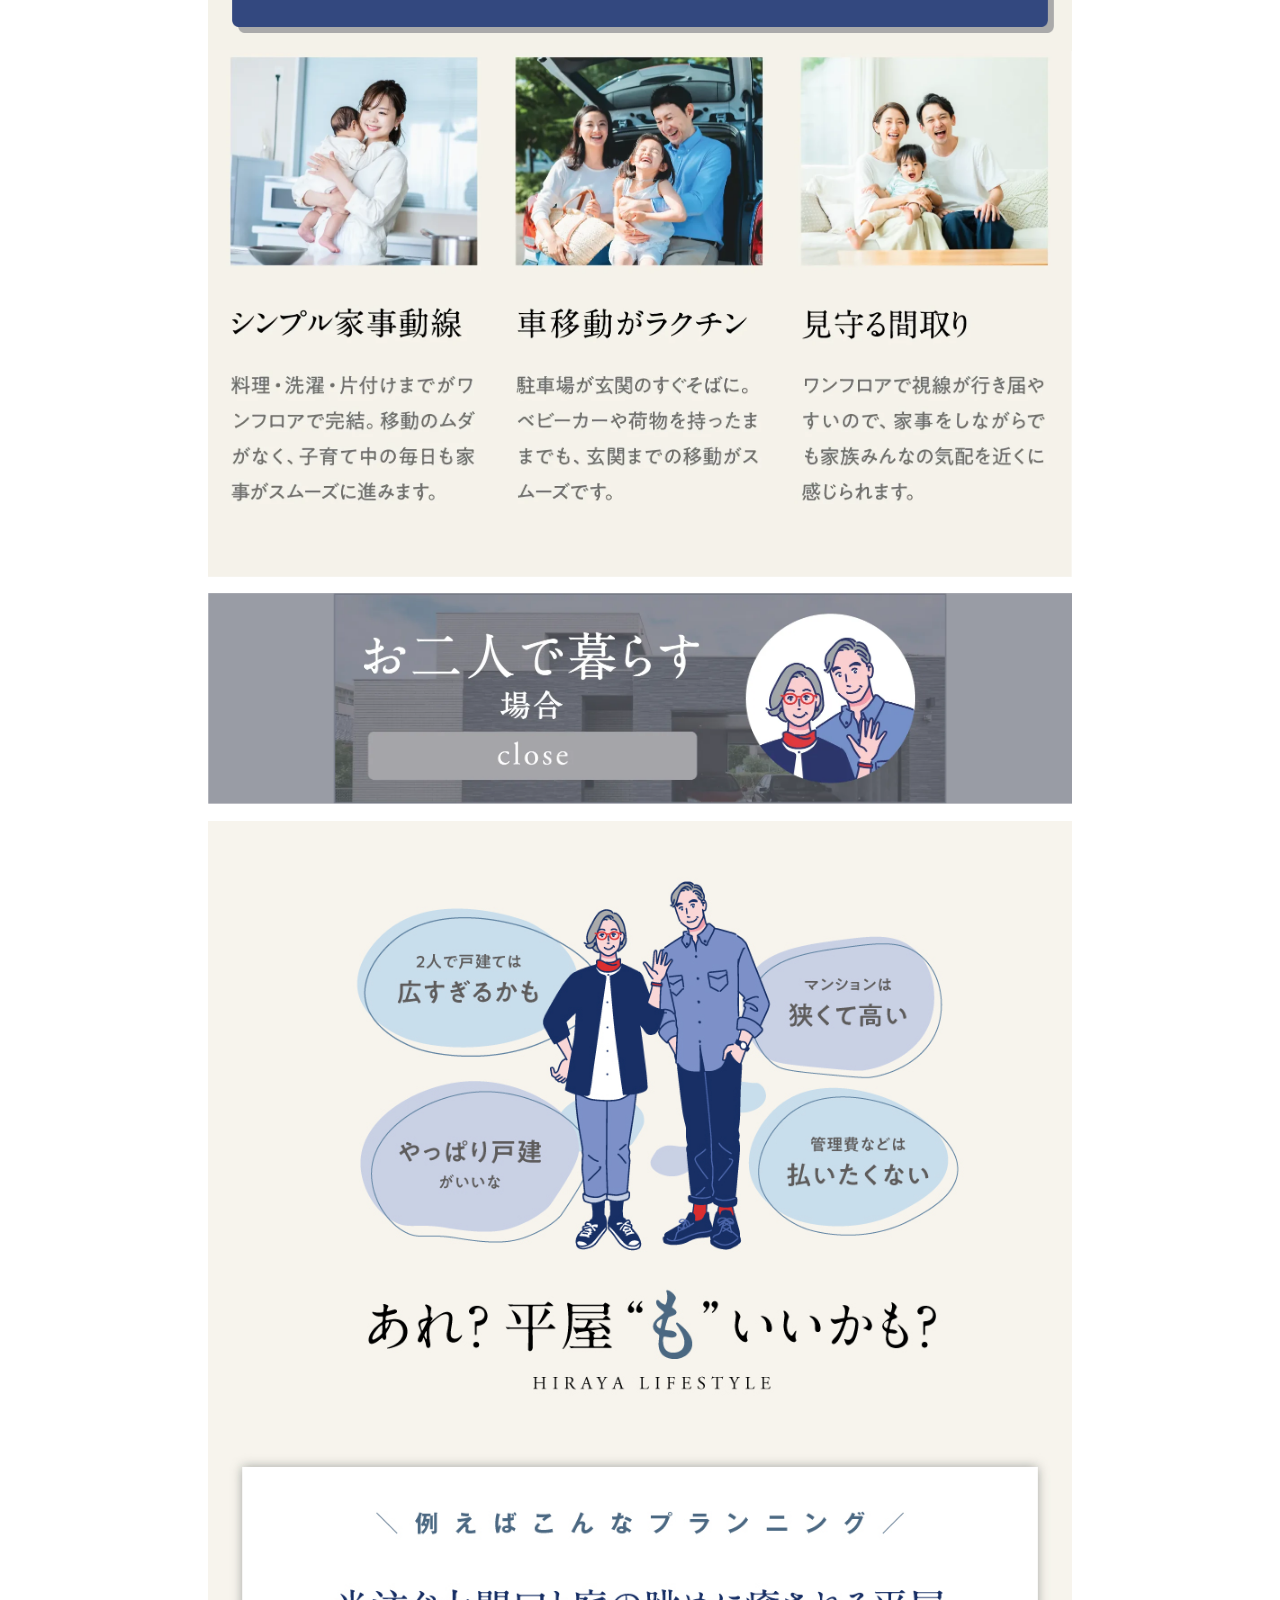
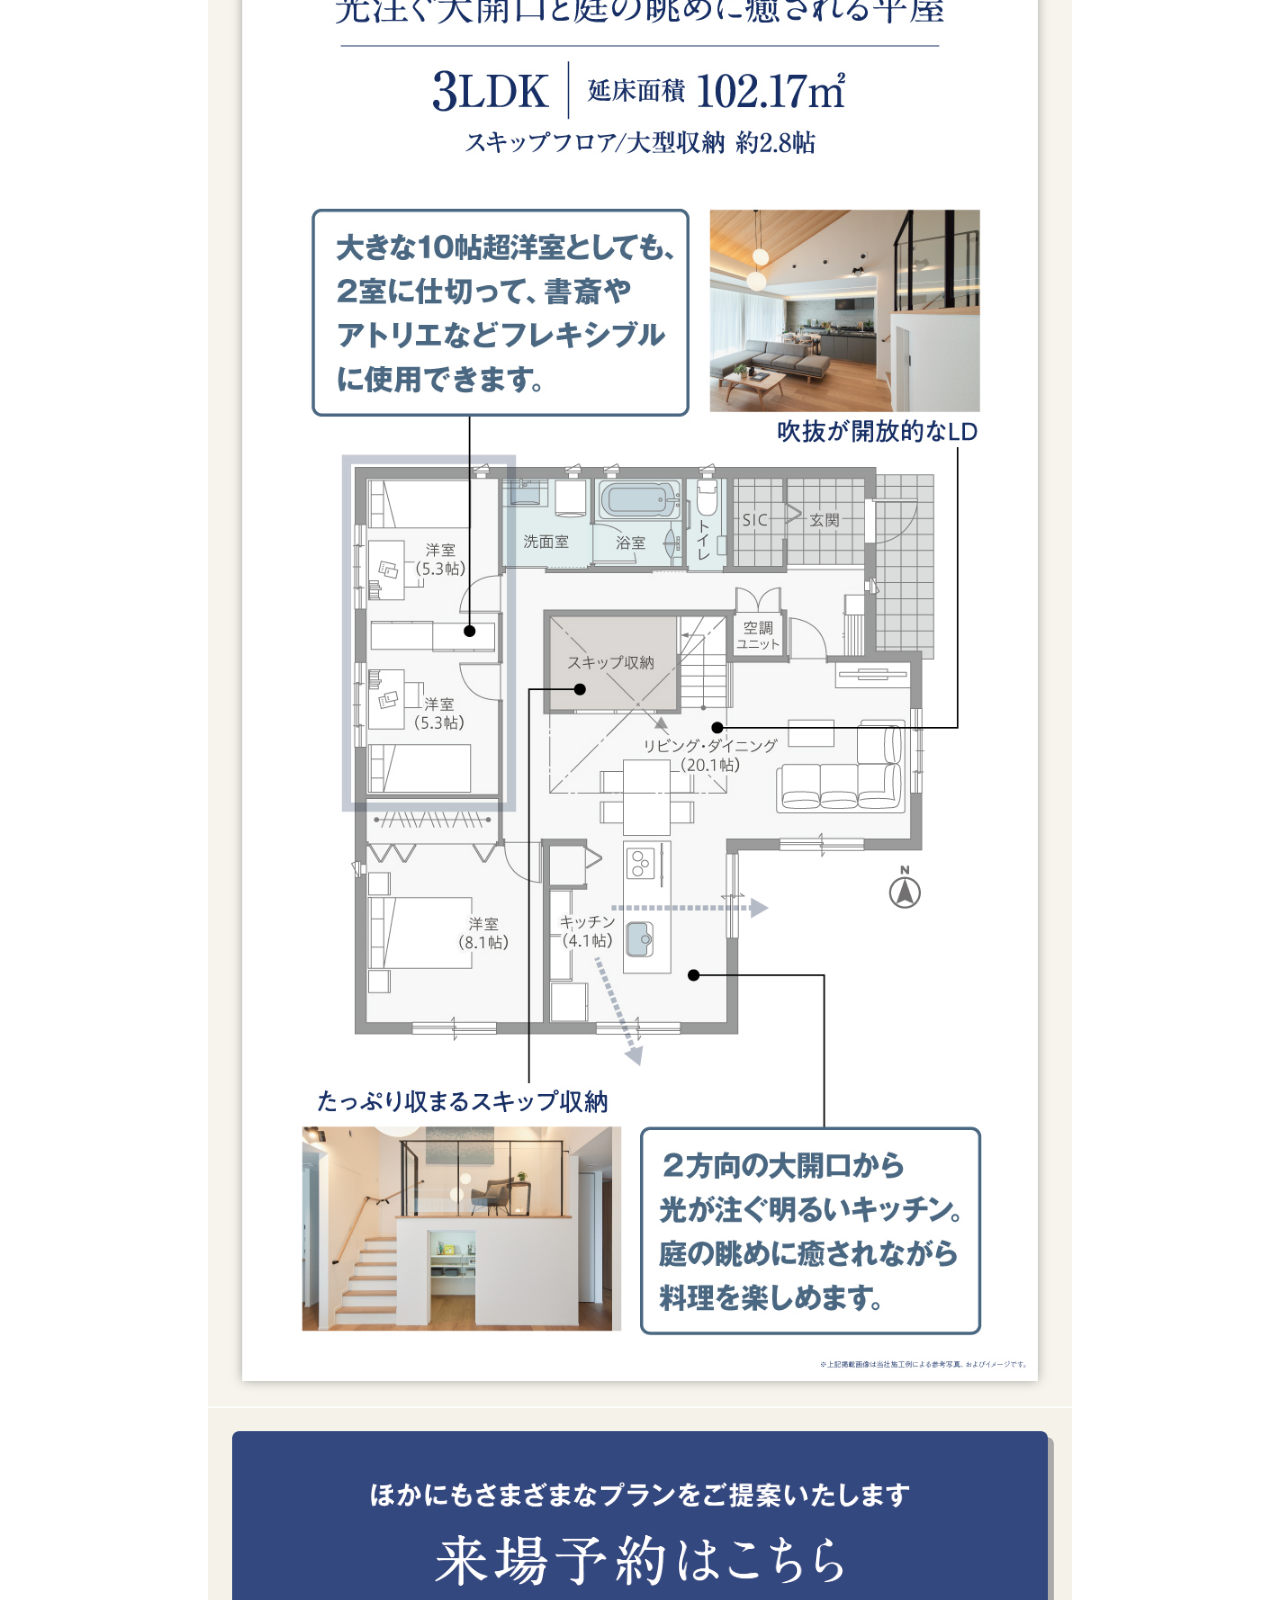
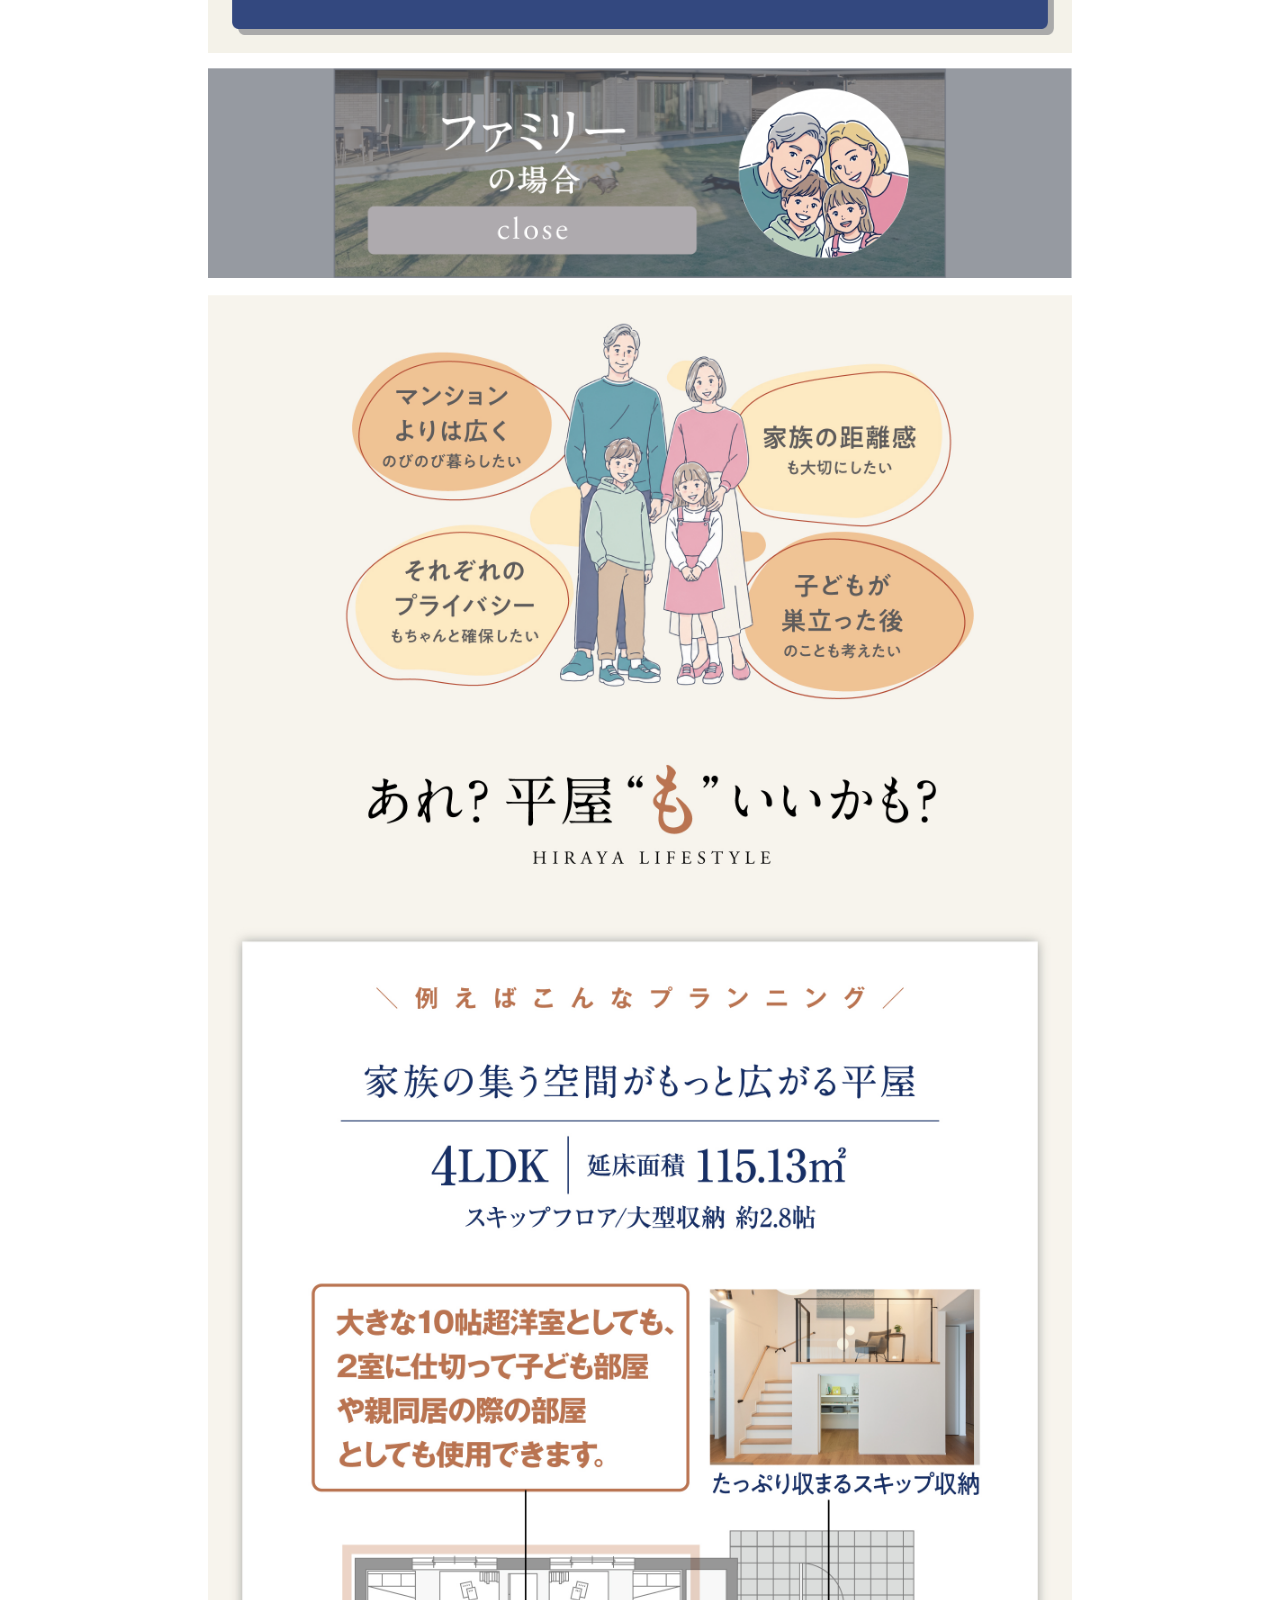
==== commit 37dd78fb: "Add files via upload" ====
--- a/index.html
+++ b/index.html
@@ -1,49 +1,25 @@
 <!doctype html>
 <html lang="ja">
 	<head>
-		<!-- Google Tag Manager -->
-		<script>
-			(function (w, d, s, l, i) {
-				w[l] = w[l] || [];
-				w[l].push({ "gtm.start": new Date().getTime(), event: "gtm.js" });
-				var f = d.getElementsByTagName(s)[0],
-					j = d.createElement(s),
-					dl = l != "dataLayer" ? "&l=" + l : "";
-				j.async = true;
-				j.src = "https://www.googletagmanager.com/gtm.js?id=" + i + dl;
-				f.parentNode.insertBefore(j, f);
-			})(window, document, "script", "dataLayer", "GTM-PWSZZ2X");
-		</script>
-		<!-- End Google Tag Manager -->
-
 		<meta charset="UTF-8" />
 		<meta name="viewport" content="width=device-width, initial-scale=1.0" />
+		<meta name="robots" content="noindex, nofollow, noarchive" />
+		<link rel="icon" href="data:," />
 		<meta
 			name="description"
 			content="滋賀で叶える、家族にやさしい「平屋」という選択。新婚夫婦・子育て家族・ご夫婦・ペットと住む・セカンドライフまで、家族構成に合わせた平屋の可能性をご提案。街かどモデルハウス「近江の家」を公開中。実物の平屋で暮らしの相談会開催、ご予約受付中。"
 		/>
-		<title>滋賀で叶える「平屋」という選択｜街かどモデルハウス 近江の家</title>
-
-		<link rel="icon" href="/phbases/img/favicon.ico" type="image/x-icon" />
-		<link rel="shortcut icon" href="/phbases/img/favicon.ico" type="image/x-icon" />
-		<link rel="shortcut icon" href="/phbases/img/favicon.ico" type="image/vnd.microsoft.icon" />
-		<link rel="icon" href="/phbases/img/icon.svg?ts=260514" type="image/svg+xml" />
-		<link rel="apple-touch-icon" sizes="180x180" href="/phbases/img/apple-touch-icon.png" />
-		<link rel="manifest" href="/phbases/img/manifest.webmanifest" />
+		<title>【テスト・20261116】滋賀で叶える「平屋」という選択｜街かどモデルハウス 近江の家</title>
+
 
 		<link rel="stylesheet" href="./_assets/styles/output.css" />
 		<link rel="stylesheet" href="./_assets/styles/campaign-20261029.css?ts=261116" />
-		<link href="https://unpkg.com/aos@2.3.1/dist/aos.css" rel="stylesheet" />
-		<script src="https://unpkg.com/aos@2.3.1/dist/aos.js"></script>
+		<link href="./_assets/vendor/aos/aos.css" rel="stylesheet" />
+		<script src="./_assets/vendor/aos/aos.js"></script>
+		<noscript><style>[data-aos] { opacity: 1 !important; transform: none !important; }</style></noscript>
 	</head>
 
 	<body class="bg-zinc-100">
-		<!-- Google Tag Manager (noscript) -->
-		<noscript>
-			<iframe src="https://www.googletagmanager.com/ns.html?id=GTM-PWSZZ2X" height="0" width="0" style="display: none; visibility: hidden"></iframe>
-		</noscript>
-		<!-- End Google Tag Manager (noscript) -->
-
 		<!-- main -->
 		<main class="overflow-x-hidden max-w-360 mx-auto bg-white">
 			<!-- 01 -->
@@ -595,10 +571,13 @@
 		</div>
 
 		<script>
-			AOS.init({
-				delay: 100, // values from 0 to 3000, with step 50ms
-				duration: 600, // values from 0 to 3000, with step 50ms
-			});
+			if (window.AOS) {
+				AOS.init({ delay: 100, duration: 600 });
+			} else {
+				document.querySelectorAll("[data-aos]").forEach(function (element) {
+					element.classList.add("aos-animate");
+				});
+			}
 		</script>
 	</body>
 </html>
--- a/_assets/styles/output.css
+++ b/_assets/styles/output.css
@@ -0,0 +1,959 @@
+/*! tailwindcss v4.3.0 | MIT License | https://tailwindcss.com */
+@layer properties;
+@layer theme, base, components, utilities;
+@layer theme {
+  :root, :host {
+    --font-sans: ui-sans-serif, system-ui, sans-serif, "Apple Color Emoji",
+      "Segoe UI Emoji", "Segoe UI Symbol", "Noto Color Emoji";
+    --font-mono: ui-monospace, SFMono-Regular, Menlo, Monaco, Consolas, "Liberation Mono",
+      "Courier New", monospace;
+    --color-zinc-100: oklch(96.7% 0.001 286.375);
+    --color-black: #000;
+    --color-white: #fff;
+    --spacing: 0.25rem;
+    --container-md: 28rem;
+    --container-xl: 36rem;
+    --container-2xl: 42rem;
+    --container-4xl: 56rem;
+    --container-5xl: 64rem;
+    --text-xs: 0.75rem;
+    --text-xs--line-height: calc(1 / 0.75);
+    --text-sm: 0.875rem;
+    --text-sm--line-height: calc(1.25 / 0.875);
+    --tracking-wide: 0.025em;
+    --radius-lg: 0.5rem;
+    --default-transition-duration: 150ms;
+    --default-transition-timing-function: cubic-bezier(0.4, 0, 0.2, 1);
+    --default-font-family: var(--font-sans);
+    --default-mono-font-family: var(--font-mono);
+  }
+}
+@layer base {
+  *, ::after, ::before, ::backdrop, ::file-selector-button {
+    box-sizing: border-box;
+    margin: 0;
+    padding: 0;
+    border: 0 solid;
+  }
+  html, :host {
+    line-height: 1.5;
+    -webkit-text-size-adjust: 100%;
+    tab-size: 4;
+    font-family: var(--default-font-family, ui-sans-serif, system-ui, sans-serif, "Apple Color Emoji", "Segoe UI Emoji", "Segoe UI Symbol", "Noto Color Emoji");
+    font-feature-settings: var(--default-font-feature-settings, normal);
+    font-variation-settings: var(--default-font-variation-settings, normal);
+    -webkit-tap-highlight-color: transparent;
+  }
+  hr {
+    height: 0;
+    color: inherit;
+    border-top-width: 1px;
+  }
+  abbr:where([title]) {
+    -webkit-text-decoration: underline dotted;
+    text-decoration: underline dotted;
+  }
+  h1, h2, h3, h4, h5, h6 {
+    font-size: inherit;
+    font-weight: inherit;
+  }
+  a {
+    color: inherit;
+    -webkit-text-decoration: inherit;
+    text-decoration: inherit;
+  }
+  b, strong {
+    font-weight: bolder;
+  }
+  code, kbd, samp, pre {
+    font-family: var(--default-mono-font-family, ui-monospace, SFMono-Regular, Menlo, Monaco, Consolas, "Liberation Mono", "Courier New", monospace);
+    font-feature-settings: var(--default-mono-font-feature-settings, normal);
+    font-variation-settings: var(--default-mono-font-variation-settings, normal);
+    font-size: 1em;
+  }
+  small {
+    font-size: 80%;
+  }
+  sub, sup {
+    font-size: 75%;
+    line-height: 0;
+    position: relative;
+    vertical-align: baseline;
+  }
+  sub {
+    bottom: -0.25em;
+  }
+  sup {
+    top: -0.5em;
+  }
+  table {
+    text-indent: 0;
+    border-color: inherit;
+    border-collapse: collapse;
+  }
+  :-moz-focusring {
+    outline: auto;
+  }
+  progress {
+    vertical-align: baseline;
+  }
+  summary {
+    display: list-item;
+  }
+  ol, ul, menu {
+    list-style: none;
+  }
+  img, svg, video, canvas, audio, iframe, embed, object {
+    display: block;
+    vertical-align: middle;
+  }
+  img, video {
+    max-width: 100%;
+    height: auto;
+  }
+  button, input, select, optgroup, textarea, ::file-selector-button {
+    font: inherit;
+    font-feature-settings: inherit;
+    font-variation-settings: inherit;
+    letter-spacing: inherit;
+    color: inherit;
+    border-radius: 0;
+    background-color: transparent;
+    opacity: 1;
+  }
+  :where(select:is([multiple], [size])) optgroup {
+    font-weight: bolder;
+  }
+  :where(select:is([multiple], [size])) optgroup option {
+    padding-inline-start: 20px;
+  }
+  ::file-selector-button {
+    margin-inline-end: 4px;
+  }
+  ::placeholder {
+    opacity: 1;
+  }
+  @supports (not (-webkit-appearance: -apple-pay-button))  or (contain-intrinsic-size: 1px) {
+    ::placeholder {
+      color: currentcolor;
+      @supports (color: color-mix(in lab, red, red)) {
+        color: color-mix(in oklab, currentcolor 50%, transparent);
+      }
+    }
+  }
+  textarea {
+    resize: vertical;
+  }
+  ::-webkit-search-decoration {
+    -webkit-appearance: none;
+  }
+  ::-webkit-date-and-time-value {
+    min-height: 1lh;
+    text-align: inherit;
+  }
+  ::-webkit-datetime-edit {
+    display: inline-flex;
+  }
+  ::-webkit-datetime-edit-fields-wrapper {
+    padding: 0;
+  }
+  ::-webkit-datetime-edit, ::-webkit-datetime-edit-year-field, ::-webkit-datetime-edit-month-field, ::-webkit-datetime-edit-day-field, ::-webkit-datetime-edit-hour-field, ::-webkit-datetime-edit-minute-field, ::-webkit-datetime-edit-second-field, ::-webkit-datetime-edit-millisecond-field, ::-webkit-datetime-edit-meridiem-field {
+    padding-block: 0;
+  }
+  ::-webkit-calendar-picker-indicator {
+    line-height: 1;
+  }
+  :-moz-ui-invalid {
+    box-shadow: none;
+  }
+  button, input:where([type="button"], [type="reset"], [type="submit"]), ::file-selector-button {
+    appearance: button;
+  }
+  ::-webkit-inner-spin-button, ::-webkit-outer-spin-button {
+    height: auto;
+  }
+  [hidden]:where(:not([hidden="until-found"])) {
+    display: none !important;
+  }
+}
+@layer utilities {
+  .absolute {
+    position: absolute;
+  }
+  .fixed {
+    position: fixed;
+  }
+  .relative {
+    position: relative;
+  }
+  .inset-x-0 {
+    inset-inline: calc(var(--spacing) * 0);
+  }
+  .right-2 {
+    right: calc(var(--spacing) * 2);
+  }
+  .bottom-0 {
+    bottom: calc(var(--spacing) * 0);
+  }
+  .bottom-\[3\%\] {
+    bottom: 3%;
+  }
+  .z-10 {
+    z-index: 10;
+  }
+  .z-100 {
+    z-index: 100;
+  }
+  .col-span-full {
+    grid-column: 1 / -1;
+  }
+  .row-span-4 {
+    grid-row: span 4 / span 4;
+  }
+  .row-span-full {
+    grid-row: 1 / -1;
+  }
+  .mx-auto {
+    margin-inline: auto;
+  }
+  .-my-1 {
+    margin-block: calc(var(--spacing) * -1);
+  }
+  .-my-px {
+    margin-block: -1px;
+  }
+  .my-20 {
+    margin-block: calc(var(--spacing) * 20);
+  }
+  .-mt-px {
+    margin-top: -1px;
+  }
+  .mt-20 {
+    margin-top: calc(var(--spacing) * 20);
+  }
+  .-mb-6 {
+    margin-bottom: calc(var(--spacing) * -6);
+  }
+  .flex {
+    display: flex;
+  }
+  .grid {
+    display: grid;
+  }
+  .hidden {
+    display: none;
+  }
+  .h-3 {
+    height: calc(var(--spacing) * 3);
+  }
+  .h-4 {
+    height: calc(var(--spacing) * 4);
+  }
+  .h-6 {
+    height: calc(var(--spacing) * 6);
+  }
+  .h-7 {
+    height: calc(var(--spacing) * 7);
+  }
+  .h-auto {
+    height: auto;
+  }
+  .w-3\/5 {
+    width: calc(3 / 5 * 100%);
+  }
+  .w-4\/5 {
+    width: calc(4 / 5 * 100%);
+  }
+  .w-6\/7 {
+    width: calc(6 / 7 * 100%);
+  }
+  .w-\[31\.5\%\] {
+    width: 31.5%;
+  }
+  .w-auto {
+    width: auto;
+  }
+  .w-full {
+    width: 100%;
+  }
+  .max-w-2xl {
+    max-width: var(--container-2xl);
+  }
+  .max-w-4xl {
+    max-width: var(--container-4xl);
+  }
+  .max-w-5xl {
+    max-width: var(--container-5xl);
+  }
+  .max-w-240 {
+    max-width: calc(var(--spacing) * 240);
+  }
+  .max-w-360 {
+    max-width: calc(var(--spacing) * 360);
+  }
+  .max-w-md {
+    max-width: var(--container-md);
+  }
+  .max-w-xl {
+    max-width: var(--container-xl);
+  }
+  .flex-1 {
+    flex: 1;
+  }
+  .shrink-0 {
+    flex-shrink: 0;
+  }
+  .transform {
+    transform: var(--tw-rotate-x,) var(--tw-rotate-y,) var(--tw-rotate-z,) var(--tw-skew-x,) var(--tw-skew-y,);
+  }
+  .cursor-pointer {
+    cursor: pointer;
+  }
+  .list-none {
+    list-style-type: none;
+  }
+  .grid-cols-3 {
+    grid-template-columns: repeat(3, minmax(0, 1fr));
+  }
+  .grid-rows-5 {
+    grid-template-rows: repeat(5, minmax(0, 1fr));
+  }
+  .flex-col {
+    flex-direction: column;
+  }
+  .flex-wrap {
+    flex-wrap: wrap;
+  }
+  .items-center {
+    align-items: center;
+  }
+  .justify-center {
+    justify-content: center;
+  }
+  .gap-1 {
+    gap: calc(var(--spacing) * 1);
+  }
+  .gap-2 {
+    gap: calc(var(--spacing) * 2);
+  }
+  .gap-4 {
+    gap: calc(var(--spacing) * 4);
+  }
+  .gap-px {
+    gap: 1px;
+  }
+  .-space-y-1 {
+    :where(& > :not(:last-child)) {
+      --tw-space-y-reverse: 0;
+      margin-block-start: calc(calc(var(--spacing) * -1) * var(--tw-space-y-reverse));
+      margin-block-end: calc(calc(var(--spacing) * -1) * calc(1 - var(--tw-space-y-reverse)));
+    }
+  }
+  .space-y-3 {
+    :where(& > :not(:last-child)) {
+      --tw-space-y-reverse: 0;
+      margin-block-start: calc(calc(var(--spacing) * 3) * var(--tw-space-y-reverse));
+      margin-block-end: calc(calc(var(--spacing) * 3) * calc(1 - var(--tw-space-y-reverse)));
+    }
+  }
+  .space-y-4 {
+    :where(& > :not(:last-child)) {
+      --tw-space-y-reverse: 0;
+      margin-block-start: calc(calc(var(--spacing) * 4) * var(--tw-space-y-reverse));
+      margin-block-end: calc(calc(var(--spacing) * 4) * calc(1 - var(--tw-space-y-reverse)));
+    }
+  }
+  .space-y-6 {
+    :where(& > :not(:last-child)) {
+      --tw-space-y-reverse: 0;
+      margin-block-start: calc(calc(var(--spacing) * 6) * var(--tw-space-y-reverse));
+      margin-block-end: calc(calc(var(--spacing) * 6) * calc(1 - var(--tw-space-y-reverse)));
+    }
+  }
+  .space-y-8 {
+    :where(& > :not(:last-child)) {
+      --tw-space-y-reverse: 0;
+      margin-block-start: calc(calc(var(--spacing) * 8) * var(--tw-space-y-reverse));
+      margin-block-end: calc(calc(var(--spacing) * 8) * calc(1 - var(--tw-space-y-reverse)));
+    }
+  }
+  .space-y-16 {
+    :where(& > :not(:last-child)) {
+      --tw-space-y-reverse: 0;
+      margin-block-start: calc(calc(var(--spacing) * 16) * var(--tw-space-y-reverse));
+      margin-block-end: calc(calc(var(--spacing) * 16) * calc(1 - var(--tw-space-y-reverse)));
+    }
+  }
+  .gap-y-1 {
+    row-gap: calc(var(--spacing) * 1);
+  }
+  .divide-x {
+    :where(& > :not(:last-child)) {
+      --tw-divide-x-reverse: 0;
+      border-inline-style: var(--tw-border-style);
+      border-inline-start-width: calc(1px * var(--tw-divide-x-reverse));
+      border-inline-end-width: calc(1px * calc(1 - var(--tw-divide-x-reverse)));
+    }
+  }
+  .divide-white {
+    :where(& > :not(:last-child)) {
+      border-color: var(--color-white);
+    }
+  }
+  .overflow-x-hidden {
+    overflow-x: hidden;
+  }
+  .overflow-y-hidden {
+    overflow-y: hidden;
+  }
+  .rounded-lg {
+    border-radius: var(--radius-lg);
+  }
+  .bg-\[\#313d6f\] {
+    background-color: #313d6f;
+  }
+  .bg-\[\#33487f\] {
+    background-color: #33487f;
+  }
+  .bg-\[\#202852\] {
+    background-color: #202852;
+  }
+  .bg-\[\#\] {
+    background-color: #;
+  }
+  .bg-\[\#e7e7e0\] {
+    background-color: #e7e7e0;
+  }
+  .bg-\[\#edeae3\] {
+    background-color: #edeae3;
+  }
+  .bg-\[\#f4f2e9\] {
+    background-color: #f4f2e9;
+  }
+  .bg-\[\#f5f2ea\] {
+    background-color: #f5f2ea;
+  }
+  .bg-\[\#f6f5ec\] {
+    background-color: #f6f5ec;
+  }
+  .bg-black\/20 {
+    background-color: color-mix(in srgb, #000 20%, transparent);
+    @supports (color: color-mix(in lab, red, red)) {
+      background-color: color-mix(in oklab, var(--color-black) 20%, transparent);
+    }
+  }
+  .bg-white {
+    background-color: var(--color-white);
+  }
+  .bg-zinc-100 {
+    background-color: var(--color-zinc-100);
+  }
+  .bg-linear-to-l {
+    --tw-gradient-position: to left;
+    @supports (background-image: linear-gradient(in lab, red, red)) {
+      --tw-gradient-position: to left in oklab;
+    }
+    background-image: linear-gradient(var(--tw-gradient-stops));
+  }
+  .from-\[\#644d2e\] {
+    --tw-gradient-from: #644d2e;
+    --tw-gradient-stops: var(--tw-gradient-via-stops, var(--tw-gradient-position), var(--tw-gradient-from) var(--tw-gradient-from-position), var(--tw-gradient-to) var(--tw-gradient-to-position));
+  }
+  .via-\[\#89722b\] {
+    --tw-gradient-via: #89722b;
+    --tw-gradient-via-stops: var(--tw-gradient-position), var(--tw-gradient-from) var(--tw-gradient-from-position), var(--tw-gradient-via) var(--tw-gradient-via-position), var(--tw-gradient-to) var(--tw-gradient-to-position);
+    --tw-gradient-stops: var(--tw-gradient-via-stops);
+  }
+  .to-\[\#644d2e\] {
+    --tw-gradient-to: #644d2e;
+    --tw-gradient-stops: var(--tw-gradient-via-stops, var(--tw-gradient-position), var(--tw-gradient-from) var(--tw-gradient-from-position), var(--tw-gradient-to) var(--tw-gradient-to-position));
+  }
+  .bg-cover {
+    background-size: cover;
+  }
+  .bg-center {
+    background-position: center;
+  }
+  .px-4 {
+    padding-inline: calc(var(--spacing) * 4);
+  }
+  .px-5 {
+    padding-inline: calc(var(--spacing) * 5);
+  }
+  .px-6 {
+    padding-inline: calc(var(--spacing) * 6);
+  }
+  .px-\[5\%\] {
+    padding-inline: 5%;
+  }
+  .py-3 {
+    padding-block: calc(var(--spacing) * 3);
+  }
+  .py-4 {
+    padding-block: calc(var(--spacing) * 4);
+  }
+  .py-6 {
+    padding-block: calc(var(--spacing) * 6);
+  }
+  .py-8 {
+    padding-block: calc(var(--spacing) * 8);
+  }
+  .py-12 {
+    padding-block: calc(var(--spacing) * 12);
+  }
+  .pt-2 {
+    padding-top: calc(var(--spacing) * 2);
+  }
+  .pt-6 {
+    padding-top: calc(var(--spacing) * 6);
+  }
+  .pt-8 {
+    padding-top: calc(var(--spacing) * 8);
+  }
+  .pb-8 {
+    padding-bottom: calc(var(--spacing) * 8);
+  }
+  .pb-12 {
+    padding-bottom: calc(var(--spacing) * 12);
+  }
+  .text-center {
+    text-align: center;
+  }
+  .text-xs {
+    font-size: var(--text-xs);
+    line-height: var(--tw-leading, var(--text-xs--line-height));
+  }
+  .tracking-wide {
+    --tw-tracking: var(--tracking-wide);
+    letter-spacing: var(--tracking-wide);
+  }
+  .text-\[\#67686b\] {
+    color: #67686b;
+  }
+  .text-white {
+    color: var(--color-white);
+  }
+  .ring-\[\#202852\] {
+    --tw-ring-color: #202852;
+  }
+  .ring-offset-2 {
+    --tw-ring-offset-width: 2px;
+    --tw-ring-offset-shadow: var(--tw-ring-inset,) 0 0 0 var(--tw-ring-offset-width) var(--tw-ring-offset-color);
+  }
+  .filter {
+    filter: var(--tw-blur,) var(--tw-brightness,) var(--tw-contrast,) var(--tw-grayscale,) var(--tw-hue-rotate,) var(--tw-invert,) var(--tw-saturate,) var(--tw-sepia,) var(--tw-drop-shadow,);
+  }
+  .transition {
+    transition-property: color, background-color, border-color, outline-color, text-decoration-color, fill, stroke, --tw-gradient-from, --tw-gradient-via, --tw-gradient-to, opacity, box-shadow, transform, translate, scale, rotate, filter, -webkit-backdrop-filter, backdrop-filter, display, content-visibility, overlay, pointer-events;
+    transition-timing-function: var(--tw-ease, var(--default-transition-timing-function));
+    transition-duration: var(--tw-duration, var(--default-transition-duration));
+  }
+  .\*\:px-2 {
+    :is(& > *) {
+      padding-inline: calc(var(--spacing) * 2);
+    }
+  }
+  .group-open\:flex {
+    &:is(:where(.group):is([open], :popover-open, :open) *) {
+      display: flex;
+    }
+  }
+  .group-open\:hidden {
+    &:is(:where(.group):is([open], :popover-open, :open) *) {
+      display: none;
+    }
+  }
+  .group-hover\:opacity-80 {
+    &:is(:where(.group):hover *) {
+      @media (hover: hover) {
+        opacity: 80%;
+      }
+    }
+  }
+  .hover\:bg-white\/10 {
+    &:hover {
+      @media (hover: hover) {
+        background-color: color-mix(in srgb, #fff 10%, transparent);
+        @supports (color: color-mix(in lab, red, red)) {
+          background-color: color-mix(in oklab, var(--color-white) 10%, transparent);
+        }
+      }
+    }
+  }
+  .hover\:bg-white\/50 {
+    &:hover {
+      @media (hover: hover) {
+        background-color: color-mix(in srgb, #fff 50%, transparent);
+        @supports (color: color-mix(in lab, red, red)) {
+          background-color: color-mix(in oklab, var(--color-white) 50%, transparent);
+        }
+      }
+    }
+  }
+  .hover\:opacity-70 {
+    &:hover {
+      @media (hover: hover) {
+        opacity: 70%;
+      }
+    }
+  }
+  .hover\:opacity-80 {
+    &:hover {
+      @media (hover: hover) {
+        opacity: 80%;
+      }
+    }
+  }
+  .hover\:ring-2 {
+    &:hover {
+      @media (hover: hover) {
+        --tw-ring-shadow: var(--tw-ring-inset,) 0 0 0 calc(2px + var(--tw-ring-offset-width)) var(--tw-ring-color, currentcolor);
+        box-shadow: var(--tw-inset-shadow), var(--tw-inset-ring-shadow), var(--tw-ring-offset-shadow), var(--tw-ring-shadow), var(--tw-shadow);
+      }
+    }
+  }
+  .max-md\:hidden {
+    @media (width < 48rem) {
+      display: none;
+    }
+  }
+  .max-md\:flex-col {
+    @media (width < 48rem) {
+      flex-direction: column;
+    }
+  }
+  .max-md\:flex-col-reverse {
+    @media (width < 48rem) {
+      flex-direction: column-reverse;
+    }
+  }
+  .max-md\:divide-x {
+    @media (width < 48rem) {
+      :where(& > :not(:last-child)) {
+        --tw-divide-x-reverse: 0;
+        border-inline-style: var(--tw-border-style);
+        border-inline-start-width: calc(1px * var(--tw-divide-x-reverse));
+        border-inline-end-width: calc(1px * calc(1 - var(--tw-divide-x-reverse)));
+      }
+    }
+  }
+  .max-md\:bg-white\/70 {
+    @media (width < 48rem) {
+      background-color: color-mix(in srgb, #fff 70%, transparent);
+      @supports (color: color-mix(in lab, red, red)) {
+        background-color: color-mix(in oklab, var(--color-white) 70%, transparent);
+      }
+    }
+  }
+  .max-md\:text-\[\#313d6f\] {
+    @media (width < 48rem) {
+      color: #313d6f;
+    }
+  }
+  .md\:my-24 {
+    @media (width >= 48rem) {
+      margin-block: calc(var(--spacing) * 24);
+    }
+  }
+  .md\:hidden {
+    @media (width >= 48rem) {
+      display: none;
+    }
+  }
+  .md\:space-y-12 {
+    @media (width >= 48rem) {
+      :where(& > :not(:last-child)) {
+        --tw-space-y-reverse: 0;
+        margin-block-start: calc(calc(var(--spacing) * 12) * var(--tw-space-y-reverse));
+        margin-block-end: calc(calc(var(--spacing) * 12) * calc(1 - var(--tw-space-y-reverse)));
+      }
+    }
+  }
+  .md\:border-r {
+    @media (width >= 48rem) {
+      border-right-style: var(--tw-border-style);
+      border-right-width: 1px;
+    }
+  }
+  .md\:py-6 {
+    @media (width >= 48rem) {
+      padding-block: calc(var(--spacing) * 6);
+    }
+  }
+  .md\:pr-4 {
+    @media (width >= 48rem) {
+      padding-right: calc(var(--spacing) * 4);
+    }
+  }
+  .md\:text-sm {
+    @media (width >= 48rem) {
+      font-size: var(--text-sm);
+      line-height: var(--tw-leading, var(--text-sm--line-height));
+    }
+  }
+  .\[\&\:\:-webkit-details-marker\]\:hidden {
+    &::-webkit-details-marker {
+      display: none;
+    }
+  }
+}
+html {
+  scroll-behavior: smooth;
+}
+[data-aos="fade-in"] {
+  opacity: 0;
+  transition-property: opacity;
+  &.aos-animate {
+    opacity: 1;
+  }
+}
+@property --tw-rotate-x {
+  syntax: "*";
+  inherits: false;
+}
+@property --tw-rotate-y {
+  syntax: "*";
+  inherits: false;
+}
+@property --tw-rotate-z {
+  syntax: "*";
+  inherits: false;
+}
+@property --tw-skew-x {
+  syntax: "*";
+  inherits: false;
+}
+@property --tw-skew-y {
+  syntax: "*";
+  inherits: false;
+}
+@property --tw-space-y-reverse {
+  syntax: "*";
+  inherits: false;
+  initial-value: 0;
+}
+@property --tw-divide-x-reverse {
+  syntax: "*";
+  inherits: false;
+  initial-value: 0;
+}
+@property --tw-border-style {
+  syntax: "*";
+  inherits: false;
+  initial-value: solid;
+}
+@property --tw-gradient-position {
+  syntax: "*";
+  inherits: false;
+}
+@property --tw-gradient-from {
+  syntax: "<color>";
+  inherits: false;
+  initial-value: #0000;
+}
+@property --tw-gradient-via {
+  syntax: "<color>";
+  inherits: false;
+  initial-value: #0000;
+}
+@property --tw-gradient-to {
+  syntax: "<color>";
+  inherits: false;
+  initial-value: #0000;
+}
+@property --tw-gradient-stops {
+  syntax: "*";
+  inherits: false;
+}
+@property --tw-gradient-via-stops {
+  syntax: "*";
+  inherits: false;
+}
+@property --tw-gradient-from-position {
+  syntax: "<length-percentage>";
+  inherits: false;
+  initial-value: 0%;
+}
+@property --tw-gradient-via-position {
+  syntax: "<length-percentage>";
+  inherits: false;
+  initial-value: 50%;
+}
+@property --tw-gradient-to-position {
+  syntax: "<length-percentage>";
+  inherits: false;
+  initial-value: 100%;
+}
+@property --tw-tracking {
+  syntax: "*";
+  inherits: false;
+}
+@property --tw-blur {
+  syntax: "*";
+  inherits: false;
+}
+@property --tw-brightness {
+  syntax: "*";
+  inherits: false;
+}
+@property --tw-contrast {
+  syntax: "*";
+  inherits: false;
+}
+@property --tw-grayscale {
+  syntax: "*";
+  inherits: false;
+}
+@property --tw-hue-rotate {
+  syntax: "*";
+  inherits: false;
+}
+@property --tw-invert {
+  syntax: "*";
+  inherits: false;
+}
+@property --tw-opacity {
+  syntax: "*";
+  inherits: false;
+}
+@property --tw-saturate {
+  syntax: "*";
+  inherits: false;
+}
+@property --tw-sepia {
+  syntax: "*";
+  inherits: false;
+}
+@property --tw-drop-shadow {
+  syntax: "*";
+  inherits: false;
+}
+@property --tw-drop-shadow-color {
+  syntax: "*";
+  inherits: false;
+}
+@property --tw-drop-shadow-alpha {
+  syntax: "<percentage>";
+  inherits: false;
+  initial-value: 100%;
+}
+@property --tw-drop-shadow-size {
+  syntax: "*";
+  inherits: false;
+}
+@property --tw-shadow {
+  syntax: "*";
+  inherits: false;
+  initial-value: 0 0 #0000;
+}
+@property --tw-shadow-color {
+  syntax: "*";
+  inherits: false;
+}
+@property --tw-shadow-alpha {
+  syntax: "<percentage>";
+  inherits: false;
+  initial-value: 100%;
+}
+@property --tw-inset-shadow {
+  syntax: "*";
+  inherits: false;
+  initial-value: 0 0 #0000;
+}
+@property --tw-inset-shadow-color {
+  syntax: "*";
+  inherits: false;
+}
+@property --tw-inset-shadow-alpha {
+  syntax: "<percentage>";
+  inherits: false;
+  initial-value: 100%;
+}
+@property --tw-ring-color {
+  syntax: "*";
+  inherits: false;
+}
+@property --tw-ring-shadow {
+  syntax: "*";
+  inherits: false;
+  initial-value: 0 0 #0000;
+}
+@property --tw-inset-ring-color {
+  syntax: "*";
+  inherits: false;
+}
+@property --tw-inset-ring-shadow {
+  syntax: "*";
+  inherits: false;
+  initial-value: 0 0 #0000;
+}
+@property --tw-ring-inset {
+  syntax: "*";
+  inherits: false;
+}
+@property --tw-ring-offset-width {
+  syntax: "<length>";
+  inherits: false;
+  initial-value: 0px;
+}
+@property --tw-ring-offset-color {
+  syntax: "*";
+  inherits: false;
+  initial-value: #fff;
+}
+@property --tw-ring-offset-shadow {
+  syntax: "*";
+  inherits: false;
+  initial-value: 0 0 #0000;
+}
+@layer properties {
+  @supports ((-webkit-hyphens: none) and (not (margin-trim: inline))) or ((-moz-orient: inline) and (not (color:rgb(from red r g b)))) {
+    *, ::before, ::after, ::backdrop {
+      --tw-rotate-x: initial;
+      --tw-rotate-y: initial;
+      --tw-rotate-z: initial;
+      --tw-skew-x: initial;
+      --tw-skew-y: initial;
+      --tw-space-y-reverse: 0;
+      --tw-divide-x-reverse: 0;
+      --tw-border-style: solid;
+      --tw-gradient-position: initial;
+      --tw-gradient-from: #0000;
+      --tw-gradient-via: #0000;
+      --tw-gradient-to: #0000;
+      --tw-gradient-stops: initial;
+      --tw-gradient-via-stops: initial;
+      --tw-gradient-from-position: 0%;
+      --tw-gradient-via-position: 50%;
+      --tw-gradient-to-position: 100%;
+      --tw-tracking: initial;
+      --tw-blur: initial;
+      --tw-brightness: initial;
+      --tw-contrast: initial;
+      --tw-grayscale: initial;
+      --tw-hue-rotate: initial;
+      --tw-invert: initial;
+      --tw-opacity: initial;
+      --tw-saturate: initial;
+      --tw-sepia: initial;
+      --tw-drop-shadow: initial;
+      --tw-drop-shadow-color: initial;
+      --tw-drop-shadow-alpha: 100%;
+      --tw-drop-shadow-size: initial;
+      --tw-shadow: 0 0 #0000;
+      --tw-shadow-color: initial;
+      --tw-shadow-alpha: 100%;
+      --tw-inset-shadow: 0 0 #0000;
+      --tw-inset-shadow-color: initial;
+      --tw-inset-shadow-alpha: 100%;
+      --tw-ring-color: initial;
+      --tw-ring-shadow: 0 0 #0000;
+      --tw-inset-ring-color: initial;
+      --tw-inset-ring-shadow: 0 0 #0000;
+      --tw-ring-inset: initial;
+      --tw-ring-offset-width: 0px;
+      --tw-ring-offset-color: #fff;
+      --tw-ring-offset-shadow: 0 0 #0000;
+    }
+  }
+}
--- a/_assets/styles/campaign-20261029.css
+++ b/_assets/styles/campaign-20261029.css
@@ -0,0 +1,67 @@
+/* 2026-10-29: TOP / reservation campaign image layout only. */
+.campaign-intro {
+	display: flex;
+	flex-direction: column;
+	gap: 32px;
+}
+
+.campaign-period {
+	display: none;
+	width: 60%;
+	max-width: 576px;
+	margin-inline: auto;
+	overflow: hidden;
+}
+
+/* Preserve the supplied artwork and center it at 60% of the reservation width. */
+.campaign-period img {
+	display: block;
+	width: 100%;
+	max-width: 100%;
+	height: auto;
+}
+
+.campaign-booking,
+.campaign-lifestyle {
+	width: 100%;
+	max-width: 960px;
+	margin-inline: auto;
+}
+
+.campaign-lifestyle img {
+	display: block;
+	width: 100%;
+	height: auto;
+}
+
+@media (min-width: 768px) {
+	.campaign-intro {
+		gap: 32px;
+	}
+
+	.campaign-period {
+		display: block;
+	}
+
+	.campaign-lifestyle {
+		max-width: 740px;
+	}
+}
+
+.campaign-booking > a {
+	width: 100%;
+}
+
+.campaign-gift-note {
+	margin: 8px 0 0;
+	padding-inline: 5%;
+	color: #262626;
+	font-size: 11px;
+	line-height: 1.6;
+}
+
+@media (min-width: 768px) {
+	.campaign-gift-note {
+		padding-inline: 0;
+	}
+}
